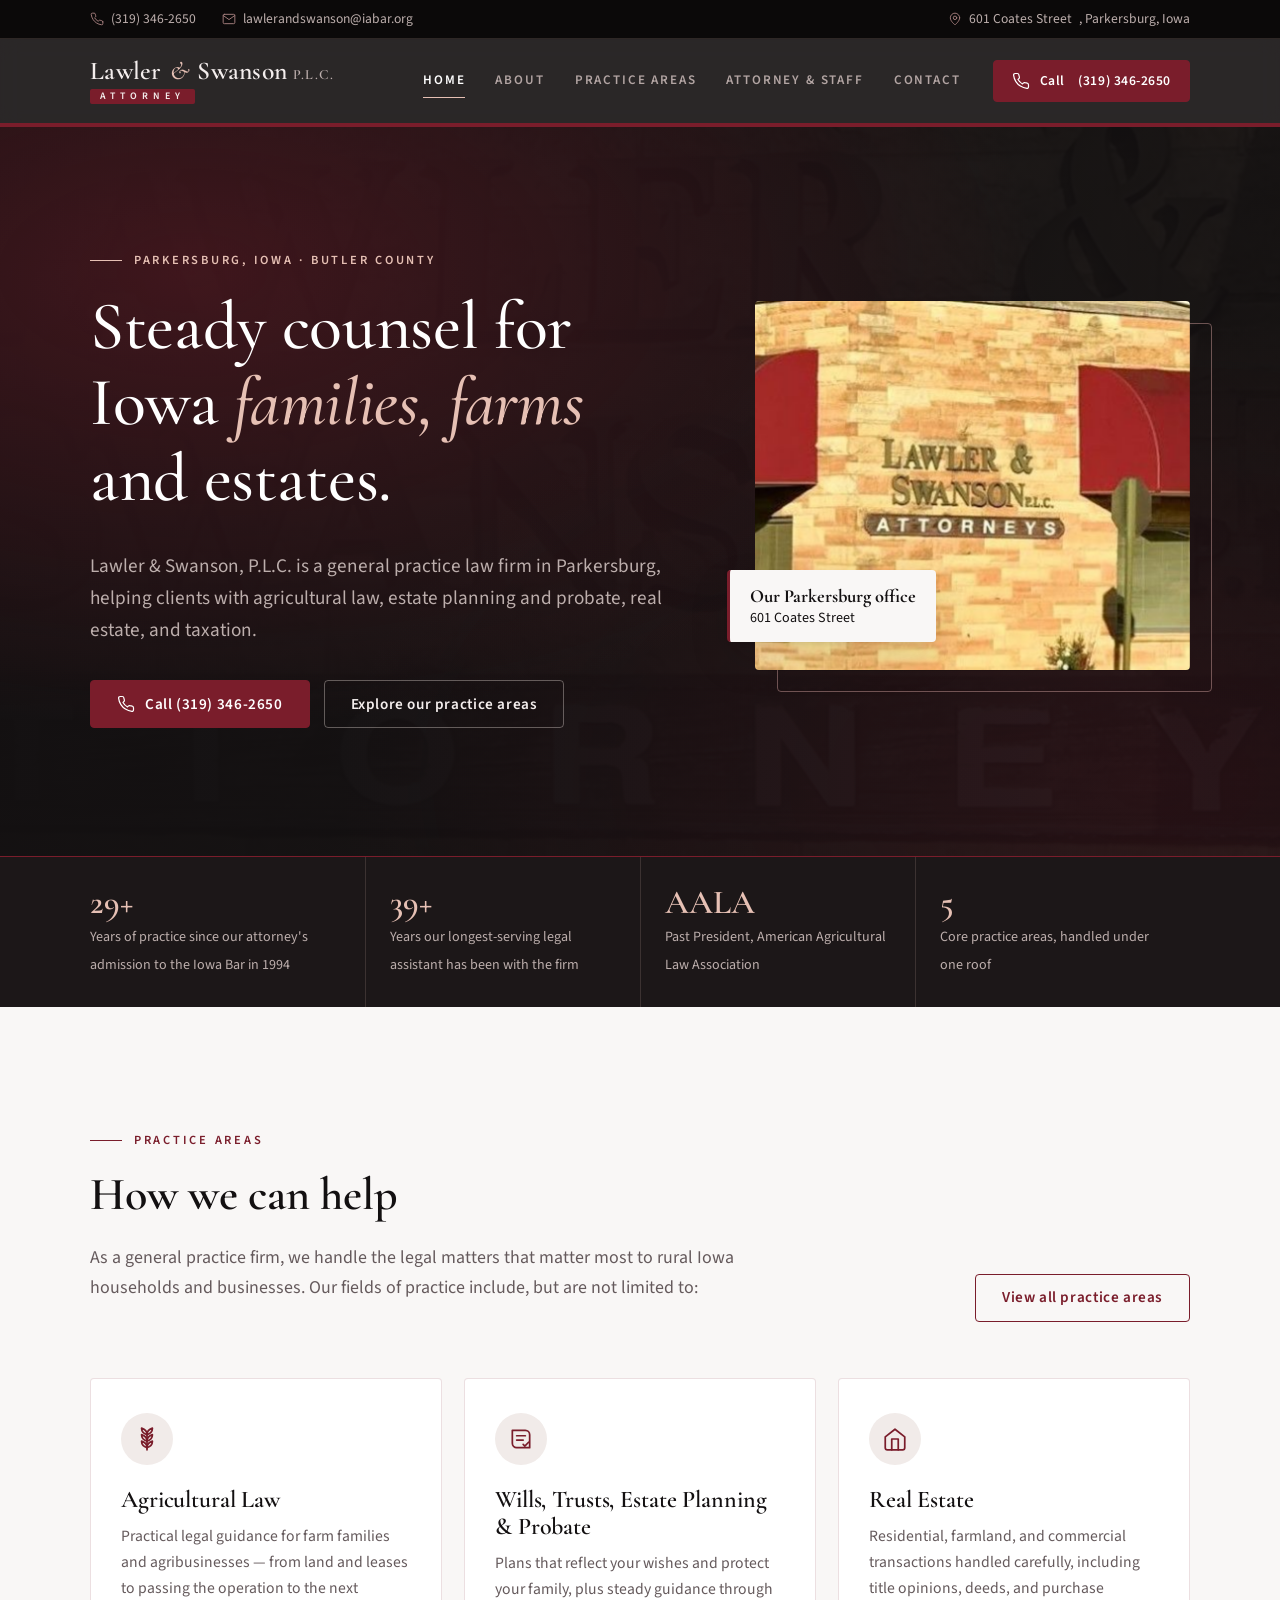
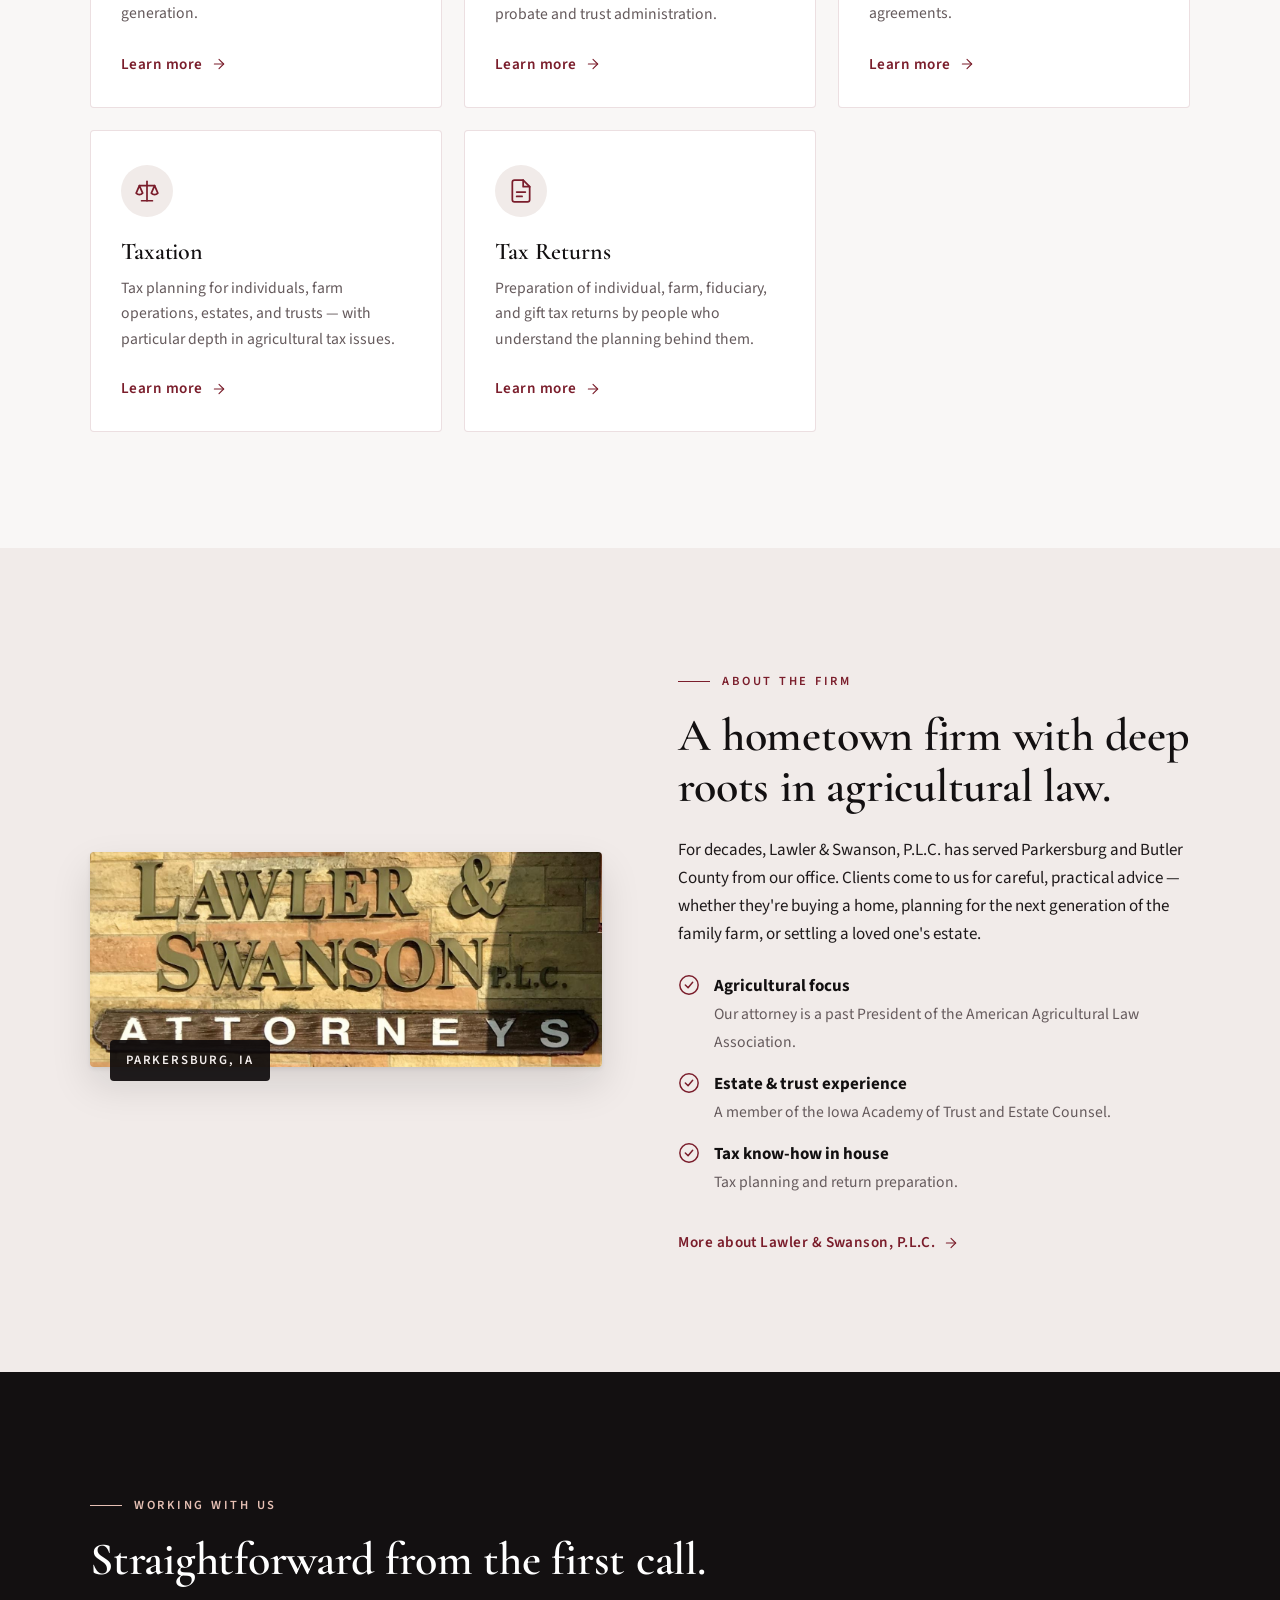
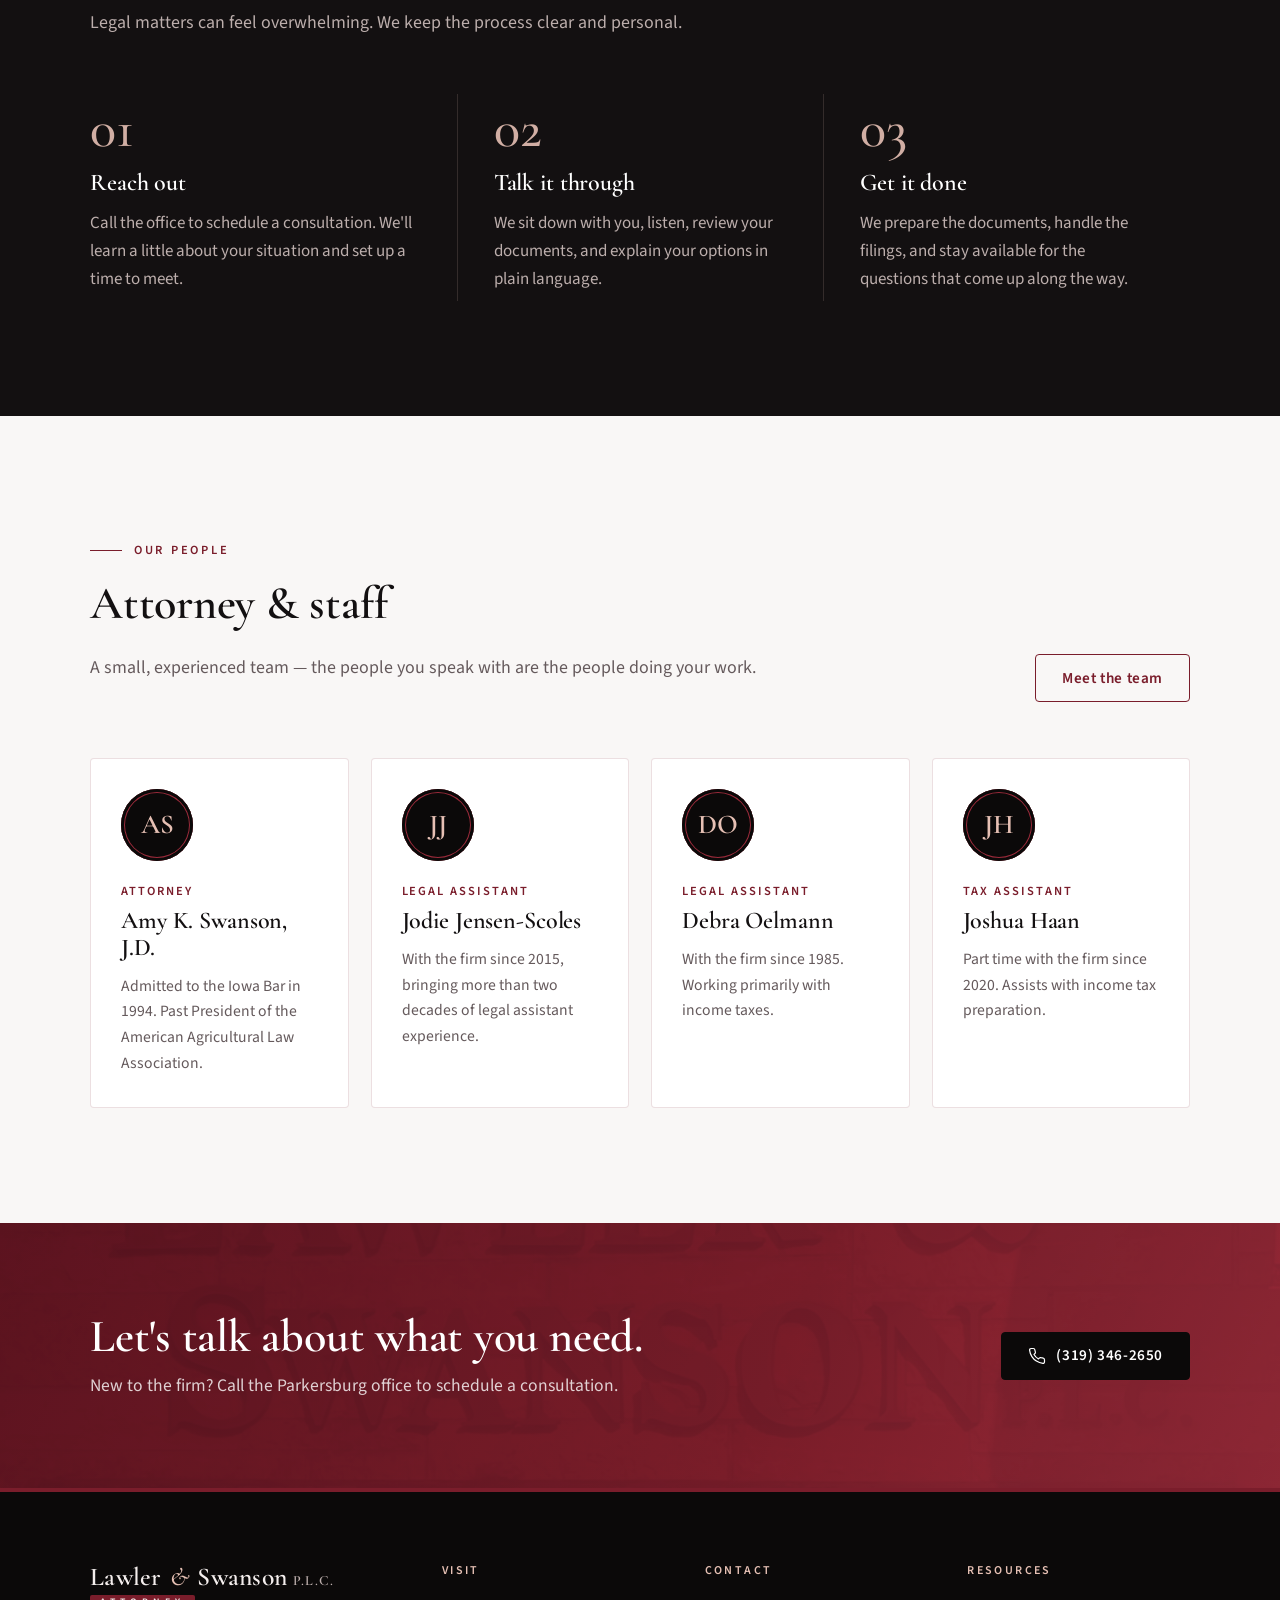
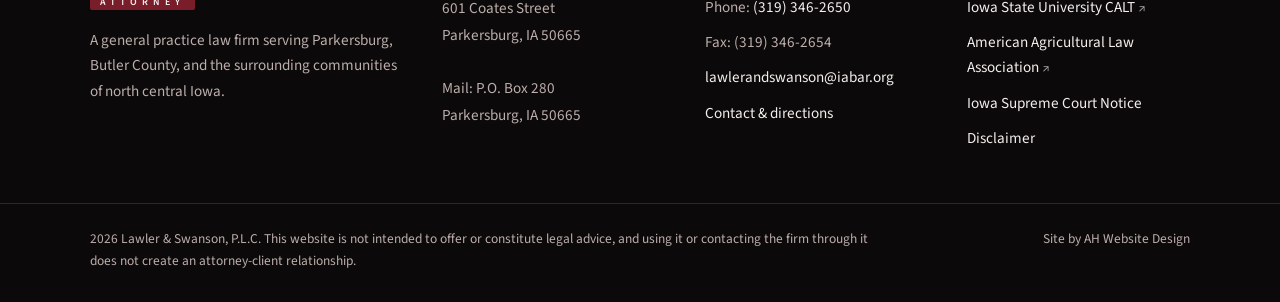
==== index.html @ 39ed7aca "Remove copyright symbol from footers; show address in top bar on phones Co-Authored-By: Claude Sonne" ====
<!DOCTYPE html>
<html lang="en">
<head>
  <meta charset="utf-8">
  <meta name="viewport" content="width=device-width, initial-scale=1">
  <title>Lawler &amp; Swanson, P.L.C. | Attorney in Parkersburg, Iowa</title>
  <meta name="description" content="Lawler & Swanson, P.L.C. is a general practice law firm in Parkersburg, Iowa, serving Butler County with agricultural law, estate planning, probate, real estate, and taxation.">
  <meta name="author" content="AH Website Design">
  <meta name="theme-color" content="#131011">
  <link rel="canonical" href="https://www.lawlerandswanson.com/">
  <meta property="og:type" content="website">
  <meta property="og:title" content="Lawler &amp; Swanson, P.L.C. | Attorney in Parkersburg, Iowa">
  <meta property="og:description" content="Lawler & Swanson, P.L.C. is a general practice law firm in Parkersburg, Iowa, serving Butler County with agricultural law, estate planning, probate, real estate, and taxation.">
  <meta property="og:url" content="https://www.lawlerandswanson.com/">
  <meta property="og:site_name" content="Lawler &amp; Swanson, P.L.C.">
  <meta property="og:image" content="https://www.lawlerandswanson.com/images/office-sign.jpg">
  <meta property="og:locale" content="en_US">
  <meta name="google-site-verification" content="Yd37qzQ-VaOnq-edriFBCt0MkueYoJbyfkU5aFWOdSs">
  <link rel="icon" href="images/favicon.svg" type="image/svg+xml">
  <link rel="preconnect" href="https://fonts.googleapis.com">
  <link rel="preconnect" href="https://fonts.gstatic.com" crossorigin>
  <link href="https://fonts.googleapis.com/css2?family=Cormorant+Garamond:ital,wght@0,500;0,600;0,700;1,500&amp;family=Source+Sans+3:wght@400;600;700&amp;display=swap" rel="stylesheet">
  <link rel="stylesheet" href="css/style.css">
  <!-- Analytics: the old Universal Analytics tag (UA-138181092-1) stopped collecting data in 2023.
       To track visits, create a GA4 property and paste its gtag snippet here. -->
  <script type="application/ld+json">
  {
    "@context": "https://schema.org",
    "@type": "LegalService",
    "name": "Lawler & Swanson, P.L.C.",
    "url": "https://www.lawlerandswanson.com/",
    "image": "https://www.lawlerandswanson.com/images/office-sign.jpg",
    "telephone": "+1-319-346-2650",
    "faxNumber": "+1-319-346-2654",
    "email": "lawlerandswanson@iabar.org",
    "address": {
      "@type": "PostalAddress",
      "streetAddress": "601 Coates Street",
      "addressLocality": "Parkersburg",
      "addressRegion": "IA",
      "postalCode": "50665",
      "addressCountry": "US"
    },
    "areaServed": "Butler County, Iowa",
    "knowsAbout": ["Agricultural Law", "Real Estate", "Taxation", "Tax Returns", "Wills", "Trusts", "Estate Planning", "Probate"]
  }
  </script>
</head>
<body>
  <a class="skip-link" href="#main">Skip to content</a>

  <div class="utility">
    <div class="wrap">
      <div class="utility-group">
        <a href="tel:+13193462650"><svg viewBox="0 0 24 24" fill="none" stroke="currentColor" stroke-width="1.6" stroke-linecap="round" stroke-linejoin="round" aria-hidden="true"><path d="M22 16.9v3a2 2 0 0 1-2.2 2 19.8 19.8 0 0 1-8.6-3.1 19.5 19.5 0 0 1-6-6A19.8 19.8 0 0 1 2.1 4.2 2 2 0 0 1 4.1 2h3a2 2 0 0 1 2 1.7c.1 1 .4 1.9.7 2.8a2 2 0 0 1-.5 2.1L8 9.9a16 16 0 0 0 6 6l1.3-1.3a2 2 0 0 1 2.1-.4c.9.3 1.8.6 2.8.7a2 2 0 0 1 1.7 2z"/></svg>(319) 346-2650</a>
        <a class="hide-sm" href="mailto:lawlerandswanson@iabar.org"><svg viewBox="0 0 24 24" fill="none" stroke="currentColor" stroke-width="1.6" stroke-linecap="round" stroke-linejoin="round" aria-hidden="true"><rect x="2" y="4" width="20" height="16" rx="2"/><path d="m22 6-10 7L2 6"/></svg>lawlerandswanson@iabar.org</a>
      </div>
      <div class="utility-group right">
        <a href="https://www.google.com/maps/search/?api=1&amp;query=Lawler+%26+Swanson+PLC,+601+Coates+St,+Parkersburg,+IA+50665" target="_blank" rel="noopener"><svg viewBox="0 0 24 24" fill="none" stroke="currentColor" stroke-width="1.6" stroke-linecap="round" stroke-linejoin="round" aria-hidden="true"><path d="M20 10c0 6-8 12-8 12s-8-6-8-12a8 8 0 0 1 16 0z"/><circle cx="12" cy="10" r="3"/></svg>601 Coates Street<span class="addr-more">, Parkersburg, Iowa</span></a>
      </div>
    </div>
  </div>

  <header class="site-header">
    <div class="wrap">
      <a class="brand" href="index.html" aria-label="Lawler &amp; Swanson, P.L.C. — home">
        <span class="brand-name">Lawler <span class="amp">&amp;</span> Swanson<small>P.L.C.</small></span>
        <span class="brand-tag">ATTORNEY</span>
      </a>
      <button class="nav-toggle" type="button" aria-label="Menu" aria-expanded="false" aria-controls="site-nav"><span></span></button>
      <nav class="nav" id="site-nav" aria-label="Main">
        <ul>
          <li><a class="nav-link" href="index.html" aria-current="page">Home</a></li>
          <li><a class="nav-link" href="about.html">About</a></li>
          <li><a class="nav-link" href="practice-areas.html">Practice Areas</a></li>
          <li><a class="nav-link" href="staff.html">Attorney &amp; Staff</a></li>
          <li><a class="nav-link" href="contact.html">Contact</a></li>
        </ul>
        <a class="btn" href="tel:+13193462650"><svg viewBox="0 0 24 24" fill="none" stroke="currentColor" stroke-width="1.6" stroke-linecap="round" stroke-linejoin="round" aria-hidden="true"><path d="M22 16.9v3a2 2 0 0 1-2.2 2 19.8 19.8 0 0 1-8.6-3.1 19.5 19.5 0 0 1-6-6A19.8 19.8 0 0 1 2.1 4.2 2 2 0 0 1 4.1 2h3a2 2 0 0 1 2 1.7c.1 1 .4 1.9.7 2.8a2 2 0 0 1-.5 2.1L8 9.9a16 16 0 0 0 6 6l1.3-1.3a2 2 0 0 1 2.1-.4c.9.3 1.8.6 2.8.7a2 2 0 0 1 1.7 2z"/></svg><span class="call-txt">Call</span><span class="num-txt">&nbsp;(319) 346-2650</span></a>
      </nav>
    </div>
  </header>

  <main id="main">

    <section class="hero">
      <div class="wrap">
        <div>
          <span class="eyebrow light rise rise-1">Parkersburg, Iowa &middot; Butler County</span>
          <h1 class="rise rise-2">Steady counsel for Iowa <em>families, farms</em> and estates.</h1>
          <p class="lead rise rise-3">Lawler &amp; Swanson, P.L.C. is a general practice law firm in Parkersburg, helping clients with agricultural law, estate planning and probate, real estate, and taxation.</p>
          <div class="hero-actions rise rise-4">
            <a class="btn" href="tel:+13193462650"><svg viewBox="0 0 24 24" fill="none" stroke="currentColor" stroke-width="1.6" stroke-linecap="round" stroke-linejoin="round" aria-hidden="true"><path d="M22 16.9v3a2 2 0 0 1-2.2 2 19.8 19.8 0 0 1-8.6-3.1 19.5 19.5 0 0 1-6-6A19.8 19.8 0 0 1 2.1 4.2 2 2 0 0 1 4.1 2h3a2 2 0 0 1 2 1.7c.1 1 .4 1.9.7 2.8a2 2 0 0 1-.5 2.1L8 9.9a16 16 0 0 0 6 6l1.3-1.3a2 2 0 0 1 2.1-.4c.9.3 1.8.6 2.8.7a2 2 0 0 1 1.7 2z"/></svg>Call (319) 346-2650</a>
            <a class="btn btn-ghost" href="practice-areas.html">Explore our practice areas</a>
          </div>
        </div>
        <figure class="hero-figure">
          <div class="frame"><img src="images/office-front.jpg" alt="The Lawler &amp; Swanson, P.L.C. office in Parkersburg, with its sandstone front and red awnings" width="510" height="373"></div>
          <figcaption><strong>Our Parkersburg office</strong>601 Coates Street</figcaption>
        </figure>
      </div>
    </section>

    <section class="credentials" aria-label="About the firm at a glance">
      <div class="wrap">
        <ul data-stagger="0.1">
          <li><span class="num" data-count="30" data-suffix="+">30+</span><span class="label">Years of practice since our attorney's admission to the Iowa Bar in 1994</span></li>
          <li><span class="num" data-count="40" data-suffix="+">40+</span><span class="label">Years our longest-serving legal assistant has been with the firm</span></li>
          <li><span class="num">AALA</span><span class="label">Past President, American Agricultural Law Association</span></li>
          <li><span class="num" data-count="5">5</span><span class="label">Core practice areas, handled under one roof</span></li>
        </ul>
      </div>
    </section>

    <section class="section">
      <div class="wrap">
        <div class="section-head split reveal">
          <div>
            <span class="eyebrow">Practice Areas</span>
            <h2>How we can help</h2>
            <p>As a general practice firm, we handle the legal matters that matter most to rural Iowa households and businesses. Our fields of practice include, but are not limited to:</p>
          </div>
          <a class="btn btn-outline" href="practice-areas.html">View all practice areas</a>
        </div>
        <div class="practice-grid" data-stagger="0.08">
          <a class="practice-card" href="practice-areas.html#agricultural-law">
            <span class="icon"><svg viewBox="0 0 24 24" fill="none" stroke="currentColor" stroke-width="1.6" stroke-linecap="round" stroke-linejoin="round" aria-hidden="true"><path d="M12 22V8"/><path d="M12 8c0-3 2-5 5-6 0 3-2 5-5 6z"/><path d="M12 8c0-3-2-5-5-6 0 3 2 5 5 6z"/><path d="M12 14c0-3 2-5 5-6 0 3-2 5-5 6z"/><path d="M12 14c0-3-2-5-5-6 0 3 2 5 5 6z"/><path d="M12 20c0-3 2-5 5-6 0 3-2 5-5 6z"/><path d="M12 20c0-3-2-5-5-6 0 3 2 5 5 6z"/></svg></span>
            <h3>Agricultural Law</h3>
            <p>Practical legal guidance for farm families and agribusinesses — from land and leases to passing the operation to the next generation.</p>
            <span class="text-link">Learn more <svg viewBox="0 0 24 24" fill="none" stroke="currentColor" stroke-width="1.6" stroke-linecap="round" stroke-linejoin="round" aria-hidden="true"><path d="M5 12h14"/><path d="m12 5 7 7-7 7"/></svg></span>
          </a>
          <a class="practice-card" href="practice-areas.html#estate-planning">
            <span class="icon"><svg viewBox="0 0 24 24" fill="none" stroke="currentColor" stroke-width="1.6" stroke-linecap="round" stroke-linejoin="round" aria-hidden="true"><path d="M4 4h12a4 4 0 0 1 4 4v12H8a4 4 0 0 1-4-4z"/><path d="M8 9h8"/><path d="M8 13h6"/><path d="m14 17 1.5 1.5L19 15"/></svg></span>
            <h3>Wills, Trusts, Estate Planning &amp; Probate</h3>
            <p>Plans that reflect your wishes and protect your family, plus steady guidance through probate and trust administration.</p>
            <span class="text-link">Learn more <svg viewBox="0 0 24 24" fill="none" stroke="currentColor" stroke-width="1.6" stroke-linecap="round" stroke-linejoin="round" aria-hidden="true"><path d="M5 12h14"/><path d="m12 5 7 7-7 7"/></svg></span>
          </a>
          <a class="practice-card" href="practice-areas.html#real-estate">
            <span class="icon"><svg viewBox="0 0 24 24" fill="none" stroke="currentColor" stroke-width="1.6" stroke-linecap="round" stroke-linejoin="round" aria-hidden="true"><path d="m3 10 9-7 9 7v10a2 2 0 0 1-2 2H5a2 2 0 0 1-2-2z"/><path d="M9 22V12h6v10"/></svg></span>
            <h3>Real Estate</h3>
            <p>Residential, farmland, and commercial transactions handled carefully, including title opinions, deeds, and purchase agreements.</p>
            <span class="text-link">Learn more <svg viewBox="0 0 24 24" fill="none" stroke="currentColor" stroke-width="1.6" stroke-linecap="round" stroke-linejoin="round" aria-hidden="true"><path d="M5 12h14"/><path d="m12 5 7 7-7 7"/></svg></span>
          </a>
          <a class="practice-card" href="practice-areas.html#taxation">
            <span class="icon"><svg viewBox="0 0 24 24" fill="none" stroke="currentColor" stroke-width="1.6" stroke-linecap="round" stroke-linejoin="round" aria-hidden="true"><path d="M12 3v18"/><path d="M7 21h10"/><path d="M5 7h14"/><path d="m5 7-3 7a4 4 0 0 0 6 0z"/><path d="m19 7-3 7a4 4 0 0 0 6 0z"/></svg></span>
            <h3>Taxation</h3>
            <p>Tax planning for individuals, farm operations, estates, and trusts — with particular depth in agricultural tax issues.</p>
            <span class="text-link">Learn more <svg viewBox="0 0 24 24" fill="none" stroke="currentColor" stroke-width="1.6" stroke-linecap="round" stroke-linejoin="round" aria-hidden="true"><path d="M5 12h14"/><path d="m12 5 7 7-7 7"/></svg></span>
          </a>
          <a class="practice-card" href="practice-areas.html#tax-returns">
            <span class="icon"><svg viewBox="0 0 24 24" fill="none" stroke="currentColor" stroke-width="1.6" stroke-linecap="round" stroke-linejoin="round" aria-hidden="true"><path d="M14 2H6a2 2 0 0 0-2 2v16a2 2 0 0 0 2 2h12a2 2 0 0 0 2-2V8z"/><path d="M14 2v6h6"/><path d="M8 13h8"/><path d="M8 17h5"/></svg></span>
            <h3>Tax Returns</h3>
            <p>Preparation of individual, farm, fiduciary, and gift tax returns by people who understand the planning behind them.</p>
            <span class="text-link">Learn more <svg viewBox="0 0 24 24" fill="none" stroke="currentColor" stroke-width="1.6" stroke-linecap="round" stroke-linejoin="round" aria-hidden="true"><path d="M5 12h14"/><path d="m12 5 7 7-7 7"/></svg></span>
          </a>
        </div>
      </div>
    </section>

    <section class="section section-alt">
      <div class="wrap split-block">
        <div class="photo-stack reveal">
          <img src="images/office-sign.jpg" alt="The Lawler &amp; Swanson P.L.C. Attorneys sign on the sandstone face of the office" width="1364" height="573">
          <span class="accent" aria-hidden="true"></span>
          <span class="badge">Parkersburg, IA</span>
        </div>
        <div class="reveal" style="--d:.12s">
          <span class="eyebrow">About the Firm</span>
          <h2>A hometown firm with deep roots in agricultural law.</h2>
          <p>For decades, Lawler &amp; Swanson, P.L.C. has served Parkersburg and Butler County from our office. Clients come to us for careful, practical advice &mdash; whether they're buying a home, planning for the next generation of the family farm, or settling a loved one's estate.</p>
          <ul class="checklist">
            <li><svg viewBox="0 0 24 24" fill="none" stroke="currentColor" stroke-width="1.6" stroke-linecap="round" stroke-linejoin="round" aria-hidden="true"><circle cx="12" cy="12" r="10"/><path d="m8 12 3 3 5-6"/></svg><div><strong>Agricultural focus</strong><span>Our attorney is a past President of the American Agricultural Law Association.</span></div></li>
            <li><svg viewBox="0 0 24 24" fill="none" stroke="currentColor" stroke-width="1.6" stroke-linecap="round" stroke-linejoin="round" aria-hidden="true"><circle cx="12" cy="12" r="10"/><path d="m8 12 3 3 5-6"/></svg><div><strong>Estate &amp; trust experience</strong><span>A member of the Iowa Academy of Trust and Estate Counsel.</span></div></li>
            <li><svg viewBox="0 0 24 24" fill="none" stroke="currentColor" stroke-width="1.6" stroke-linecap="round" stroke-linejoin="round" aria-hidden="true"><circle cx="12" cy="12" r="10"/><path d="m8 12 3 3 5-6"/></svg><div><strong>Tax know-how in house</strong><span>Tax planning and return preparation.</span></div></li>
          </ul>
          <a class="text-link" href="about.html">More about Lawler &amp; Swanson, P.L.C. <svg viewBox="0 0 24 24" fill="none" stroke="currentColor" stroke-width="1.6" stroke-linecap="round" stroke-linejoin="round" aria-hidden="true"><path d="M5 12h14"/><path d="m12 5 7 7-7 7"/></svg></a>
        </div>
      </div>
    </section>

    <section class="section section-dark on-dark">
      <div class="wrap">
        <div class="section-head reveal">
          <span class="eyebrow">Working With Us</span>
          <h2>Straightforward from the first call.</h2>
          <p>Legal matters can feel overwhelming. We keep the process clear and personal.</p>
        </div>
        <div class="steps" data-stagger="0.12">
          <div class="step"><span class="n">01</span><h3>Reach out</h3><p>Call the office to schedule a consultation. We'll learn a little about your situation and set up a time to meet.</p></div>
          <div class="step"><span class="n">02</span><h3>Talk it through</h3><p>We sit down with you, listen, review your documents, and explain your options in plain language.</p></div>
          <div class="step"><span class="n">03</span><h3>Get it done</h3><p>We prepare the documents, handle the filings, and stay available for the questions that come up along the way.</p></div>
        </div>
      </div>
    </section>

    <section class="section">
      <div class="wrap">
        <div class="section-head split reveal">
          <div>
            <span class="eyebrow">Our People</span>
            <h2>Attorney &amp; staff</h2>
            <p>A small, experienced team &mdash; the people you speak with are the people doing your work.</p>
          </div>
          <a class="btn btn-outline" href="staff.html">Meet the team</a>
        </div>
        <div class="people-grid" data-stagger="0.1" style="grid-template-columns:repeat(auto-fit,minmax(240px,1fr))">
          <article class="person">
            <div class="monogram" aria-hidden="true">AS</div>
            <div class="role">Attorney</div>
            <h3>Amy K. Swanson, J.D.</h3>
            <p>Admitted to the Iowa Bar in 1994. Past President of the American Agricultural Law Association.</p>
          </article>
          <article class="person">
            <div class="monogram" aria-hidden="true">JJ</div>
            <div class="role">Legal Assistant</div>
            <h3>Jodie Jensen-Scoles</h3>
            <p>With the firm since 2015, bringing more than two decades of legal assistant experience.</p>
          </article>
          <article class="person">
            <div class="monogram" aria-hidden="true">DO</div>
            <div class="role">Legal Assistant</div>
            <h3>Debra Oelmann</h3>
            <p>With the firm since 1985. Working primarily with income taxes.</p>
          </article>
          <article class="person">
            <div class="monogram" aria-hidden="true">JH</div>
            <div class="role">Tax Assistant</div>
            <h3>Joshua Haan</h3>
            <p>Part time with the firm since 2020. Assists with income tax preparation.</p>
          </article>
        </div>
      </div>
    </section>

    <section class="cta-band">
      <div class="wrap reveal">
        <div>
          <h2>Let's talk about what you need.</h2>
          <p>New to the firm? Call the Parkersburg office to schedule a consultation.</p>
        </div>
        <div class="cta-actions">
          <a class="btn" href="tel:+13193462650"><svg viewBox="0 0 24 24" fill="none" stroke="currentColor" stroke-width="1.6" stroke-linecap="round" stroke-linejoin="round" aria-hidden="true"><path d="M22 16.9v3a2 2 0 0 1-2.2 2 19.8 19.8 0 0 1-8.6-3.1 19.5 19.5 0 0 1-6-6A19.8 19.8 0 0 1 2.1 4.2 2 2 0 0 1 4.1 2h3a2 2 0 0 1 2 1.7c.1 1 .4 1.9.7 2.8a2 2 0 0 1-.5 2.1L8 9.9a16 16 0 0 0 6 6l1.3-1.3a2 2 0 0 1 2.1-.4c.9.3 1.8.6 2.8.7a2 2 0 0 1 1.7 2z"/></svg>(319) 346-2650</a>
        </div>
      </div>
    </section>
  </main>

  <footer class="site-footer">
    <div class="wrap footer-main">
      <div>
        <a class="brand" href="index.html" aria-label="Lawler &amp; Swanson, P.L.C. — home">
          <span class="brand-name">Lawler <span class="amp">&amp;</span> Swanson<small>P.L.C.</small></span>
          <span class="brand-tag">ATTORNEY</span>
        </a>
        <p class="footer-blurb">A general practice law firm serving Parkersburg, Butler County, and the surrounding communities of north central Iowa.</p>
      </div>
      <div>
        <h4>Visit</h4>
        <address>601 Coates Street<br>Parkersburg, IA 50665<br><br>Mail: P.O. Box 280<br>Parkersburg, IA 50665</address>
      </div>
      <div>
        <h4>Contact</h4>
        <ul>
          <li>Phone: <a href="tel:+13193462650">(319) 346-2650</a></li>
          <li>Fax: (319) 346-2654</li>
          <li><a href="mailto:lawlerandswanson@iabar.org">lawlerandswanson@iabar.org</a></li>
          <li><a href="contact.html">Contact &amp; directions</a></li>
        </ul>
      </div>
      <div>
        <h4>Resources</h4>
        <ul>
          <li><a class="ext" href="https://www.calt.iastate.edu" target="_blank" rel="noopener">Iowa State University CALT</a></li>
          <li><a class="ext" href="https://www.aglaw-assn.org" target="_blank" rel="noopener">American Agricultural Law Association</a></li>
          <li><a href="about.html#iowa-notice">Iowa Supreme Court Notice</a></li>
          <li><a href="about.html#disclaimer">Disclaimer</a></li>
        </ul>
      </div>
    </div>
    <div class="footer-legal">
      <div class="wrap">
        <p><span data-year>2026</span> Lawler &amp; Swanson, P.L.C. This website is not intended to offer or constitute legal advice, and using it or contacting the firm through it does not create an attorney-client relationship.</p>
        <p>Site by AH Website Design</p>
      </div>
    </div>
  </footer>

  <button class="to-top" type="button" aria-label="Back to top"><svg viewBox="0 0 24 24" fill="none" stroke="currentColor" stroke-width="1.6" stroke-linecap="round" stroke-linejoin="round" aria-hidden="true"><path d="m18 15-6-6-6 6"/></svg></button>
  <script src="js/main.js"></script>
</body>
</html>
---- css/style.css ----
/* ==========================================================================
   Lawler & Swanson, P.L.C. — site styles
   Palette: black leads (header, hero, dark sections, footer); maroon is the
   accent (rules, buttons, links, logo tag, CTA band). Classic serif.
   ========================================================================== */

:root {
  /* Lead: black. Dark surfaces are warm near-black. */
  --ink: #131011;
  --ink-2: #1c1718;
  --ink-3: #272021;
  --black: #0b0909;
  --black-2: #1c1718;
  /* Accent: maroon */
  --maroon: #7a1d2b;
  --maroon-deep: #5c1320;
  --maroon-bright: #9a2a3a;
  --rule: linear-gradient(var(--maroon), var(--maroon));
  /* Neutrals */
  --tan: #a8807f;
  --sand: #e6c0b4;
  --sand-soft: #f3dfd8;
  --paper: #f9f7f6;
  --paper-2: #f1ebe9;
  --white: #ffffff;
  --text: #1f1a1b;
  --muted: #655a5c;
  --on-dark: #f4eeed;
  --on-dark-muted: #bcaeac;
  --line: rgba(122, 29, 43, 0.14);
  --line-dark: rgba(230, 192, 180, 0.16);

  --serif: "Cormorant Garamond", "Times New Roman", Times, serif;
  --sans: "Source Sans 3", "Segoe UI", system-ui, -apple-system, sans-serif;

  --wrap: 1180px;
  --gutter: clamp(16px, 4vw, 40px);
  --radius: 4px;
  --shadow: 0 1px 2px rgba(19, 16, 17, 0.06), 0 8px 24px rgba(19, 16, 17, 0.06);
  --shadow-lift: 0 2px 4px rgba(19, 16, 17, 0.08), 0 18px 40px rgba(19, 16, 17, 0.12);
  --ease: cubic-bezier(0.22, 0.61, 0.36, 1);
  --header-h: 84px;
}

*, *::before, *::after { box-sizing: border-box; }

html { scroll-behavior: smooth; scroll-padding-top: calc(var(--header-h) + 24px); }

body {
  margin: 0;
  overflow-x: hidden;
  font-family: var(--sans);
  font-size: 1.0625rem;
  line-height: 1.65;
  color: var(--text);
  background: var(--paper);
  -webkit-font-smoothing: antialiased;
  text-rendering: optimizeLegibility;
}

img { max-width: 100%; height: auto; display: block; }
a { color: var(--maroon); text-decoration-thickness: 1px; text-underline-offset: 3px; }
a:hover { color: var(--maroon-deep); }

h1, h2, h3, h4 {
  font-family: var(--serif);
  font-weight: 600;
  line-height: 1.12;
  color: var(--ink);
  margin: 0 0 0.5em;
  letter-spacing: -0.005em;
}
h1 { font-size: clamp(2.5rem, 5.4vw, 4.25rem); }
h2 { font-size: clamp(2rem, 3.6vw, 2.9rem); }
h3 { font-size: 1.5rem; }
p { margin: 0 0 1.1em; }

.wrap { width: 100%; max-width: var(--wrap); margin: 0 auto; padding: 0 var(--gutter); }

.skip-link {
  position: absolute; left: 12px; top: -60px; z-index: 200;
  background: var(--sand); color: var(--ink); padding: 10px 16px; font-weight: 600;
  border-radius: var(--radius); transition: top .2s;
}
.skip-link:focus { top: 12px; }

:focus-visible { outline: 2px solid var(--sand); outline-offset: 3px; }

/* ---------- Eyebrow / small caps label ---------- */
.eyebrow {
  display: inline-flex; align-items: center; gap: 12px;
  font-family: var(--sans); font-size: 0.78rem; font-weight: 600;
  letter-spacing: 0.22em; text-transform: uppercase; color: var(--maroon);
  margin-bottom: 18px;
}
.eyebrow::before { content: ""; width: 32px; height: 1px; background: currentColor; }
.on-dark .eyebrow, .eyebrow.light { color: var(--sand); }

/* ---------- Buttons ---------- */
.btn {
  --bg: var(--maroon); --fg: var(--white);
  display: inline-flex; align-items: center; justify-content: center; gap: 10px;
  min-height: 48px; padding: 12px 26px;
  font: 600 0.95rem/1 var(--sans); letter-spacing: 0.04em;
  color: var(--fg); background: var(--bg);
  border: 1px solid var(--bg); border-radius: var(--radius);
  text-decoration: none; cursor: pointer;
  position: relative; overflow: hidden; isolation: isolate;
  transition: color .3s var(--ease), border-color .3s var(--ease), transform .3s var(--ease);
}
.btn::after {
  content: ""; position: absolute; inset: 0; z-index: -1;
  background: var(--maroon-deep); transform: scaleX(0); transform-origin: right;
  transition: transform .45s var(--ease);
}
.btn:hover { color: var(--fg); }
.btn:hover::after { transform: scaleX(1); transform-origin: left; }
.btn svg { width: 18px; height: 18px; flex: none; }
.btn-ghost { --bg: transparent; --fg: var(--on-dark); border-color: rgba(242,231,227,.35); }
.btn-ghost::after { background: rgba(242,231,227,.08); }
.btn-ghost:hover { border-color: var(--sand); }
.btn-outline { --bg: transparent; --fg: var(--maroon); border-color: var(--maroon); }
.btn-outline::after { background: var(--maroon); }
.btn-outline:hover { --fg: var(--white); color: var(--white); }

.text-link {
  display: inline-flex; align-items: center; gap: 8px;
  font-weight: 600; color: var(--maroon); text-decoration: none;
  font-size: 0.95rem; letter-spacing: 0.03em;
}
.text-link svg { width: 16px; height: 16px; transition: transform .3s var(--ease); }
.text-link:hover svg { transform: translateX(4px); }

/* ==========================================================================
   Header
   ========================================================================== */
.utility {
  background: var(--black); color: var(--on-dark-muted);
  font-size: 0.85rem; border-bottom: 1px solid var(--line-dark);
}
.utility .wrap { display: flex; justify-content: space-between; align-items: center; gap: 16px; min-height: 38px; }
.utility a { color: var(--on-dark-muted); text-decoration: none; transition: color .2s; }
.utility a:hover { color: var(--sand); }
.utility-group { display: flex; gap: 26px; align-items: center; }
.utility-group span, .utility-group a { display: inline-flex; align-items: center; gap: 7px; }
.utility svg { width: 14px; height: 14px; color: var(--tan); }

.site-header {
  position: sticky; top: 0; z-index: 100;
  background: rgba(19, 16, 17, 0.97);
  border-bottom: 4px solid var(--maroon);
  border-image: var(--rule) 1;
  transition: box-shadow .3s var(--ease), background-color .3s var(--ease);
}
@supports (backdrop-filter: blur(8px)) {
  .site-header { background: rgba(19, 16, 17, 0.9); backdrop-filter: blur(10px); }
  .site-header.scrolled { background: rgba(19, 16, 17, 0.85); }
}
.site-header.scrolled { box-shadow: 0 10px 30px rgba(0,0,0,.25); }
.site-header .wrap {
  display: flex; align-items: center; justify-content: space-between; gap: 24px;
  height: var(--header-h);
}

/* Wordmark — modeled on the sandstone sign on Coates Street */
.brand { display: inline-flex; flex-direction: column; align-items: flex-start; text-decoration: none; line-height: 1; }
.brand-name {
  font-family: var(--serif); font-weight: 600; color: var(--on-dark);
  font-size: 1.6rem; letter-spacing: 0.01em; white-space: nowrap;
  transition: font-size .35s var(--ease);
}
.brand-name .amp { color: var(--sand); font-style: italic; font-weight: 500; padding: 0 2px; }
.brand-name small { font-size: 0.55em; letter-spacing: 0.08em; margin-left: 6px; color: var(--on-dark-muted); }
.brand-tag {
  margin-top: 6px; padding: 3px 10px 2px;
  font-family: var(--sans); font-size: 0.62rem; font-weight: 600; letter-spacing: 0.5em;
  color: var(--on-dark); background: var(--maroon); border-radius: 2px;
}
.site-header.scrolled .brand-name { font-size: 1.4rem; }

.nav { display: flex; align-items: center; gap: 6px; }
.nav ul { list-style: none; display: flex; gap: 2px; margin: 0; padding: 0; }
.nav a.nav-link {
  position: relative; display: block; padding: 10px 14px;
  font-size: 0.82rem; font-weight: 600; letter-spacing: 0.14em; text-transform: uppercase;
  color: #b3a5a3; text-decoration: none; transition: color .25s; white-space: nowrap;
}
.nav a.nav-link::after {
  content: ""; position: absolute; left: 14px; right: 14px; bottom: 4px; height: 1px;
  background: var(--sand); transform: scaleX(0); transform-origin: left;
  transition: transform .35s var(--ease);
}
.nav a.nav-link:hover, .nav a.nav-link[aria-current="page"] { color: var(--white); }
.nav a.nav-link:hover::after, .nav a.nav-link[aria-current="page"]::after { transform: scaleX(1); }
.nav .btn { min-height: 42px; padding: 10px 18px; margin-left: 12px; font-size: 0.85rem; white-space: nowrap; }

.nav-toggle {
  display: none; width: 46px; height: 46px; border: 1px solid var(--line-dark); border-radius: var(--radius);
  background: transparent; cursor: pointer; position: relative;
}
.nav-toggle span, .nav-toggle span::before, .nav-toggle span::after {
  position: absolute; left: 12px; width: 20px; height: 2px; background: var(--on-dark);
  transition: transform .3s var(--ease), background .2s;
}
.nav-toggle span { top: 21px; }
.nav-toggle span::before { content: ""; left: 0; top: -6px; }
.nav-toggle span::after { content: ""; left: 0; top: 6px; }
.nav-open .nav-toggle span { background: transparent; }
.nav-open .nav-toggle span::before { transform: translateY(6px) rotate(45deg); }
.nav-open .nav-toggle span::after { transform: translateY(-6px) rotate(-45deg); }

/* ==========================================================================
   Hero (home)
   ========================================================================== */
.hero {
  position: relative; overflow: hidden;
  background: var(--ink); color: var(--on-dark);
  padding: clamp(64px, 9vw, 120px) 0 clamp(72px, 10vw, 130px);
}
.hero::before {
  /* the sandstone sign, heavily darkened, as quiet texture */
  content: ""; position: absolute; inset: -4%;
  background: url("../images/office-sign.jpg") center/cover no-repeat;
  opacity: 0.12; filter: grayscale(0.3) contrast(1.1);
  animation: slowdrift 30s ease-in-out infinite alternate;
}
.hero::after {
  content: ""; position: absolute; inset: 0;
  background:
    radial-gradient(ellipse at 15% 20%, rgba(122,29,43,.42), transparent 55%),
    radial-gradient(ellipse at 90% 90%, rgba(92,19,32,.25), transparent 50%),
    linear-gradient(90deg, rgba(19,16,17,.96) 0%, rgba(19,16,17,.82) 55%, rgba(19,16,17,.6) 100%);
}
@keyframes slowdrift { from { transform: scale(1.02) translate(0,0); } to { transform: scale(1.08) translate(-1.5%, -1%); } }

.hero .wrap { position: relative; z-index: 1; display: grid; grid-template-columns: 1.15fr 0.85fr; gap: clamp(40px, 6vw, 80px); align-items: center; }
.hero h1 { color: var(--white); font-weight: 500; }
.hero h1 em { font-style: italic; color: var(--sand); font-weight: 500; }
.hero .lead { font-size: 1.2rem; color: var(--on-dark-muted); max-width: 34em; margin-bottom: 34px; }
.hero-actions { display: flex; flex-wrap: wrap; gap: 14px; }

.hero-figure { position: relative; margin: 0; }
.hero-figure .frame {
  position: relative; border-radius: var(--radius); overflow: hidden;
  box-shadow: 0 30px 60px rgba(0,0,0,.45);
  clip-path: inset(0 0 100% 0);
  animation: unveil 1.4s var(--ease) .5s forwards;
}
.hero-figure img { width: 100%; aspect-ratio: 4 / 3.4; object-fit: cover; transform: scale(1.08); animation: settle 2.4s var(--ease) .5s forwards; }
.hero-figure::before {
  content: ""; position: absolute; inset: 22px -22px -22px 22px;
  border: 1px solid var(--tan); border-radius: var(--radius); opacity: .6;
}
.hero-figure figcaption {
  position: absolute; left: -28px; bottom: 28px; z-index: 2;
  background: var(--paper); color: var(--ink); padding: 14px 20px; border-radius: var(--radius);
  box-shadow: var(--shadow-lift); font-size: 0.88rem; line-height: 1.35;
  border-left: 3px solid var(--maroon);
}
.hero-figure figcaption strong { display: block; font-family: var(--serif); font-size: 1.15rem; }
@keyframes unveil { to { clip-path: inset(0 0 0 0); } }
@keyframes settle { to { transform: scale(1); } }

/* Load-in stagger for hero text */
.rise { opacity: 0; transform: translateY(18px); animation: rise .9s var(--ease) forwards; }
.rise-1 { animation-delay: .1s; } .rise-2 { animation-delay: .22s; } .rise-3 { animation-delay: .34s; } .rise-4 { animation-delay: .46s; }
@keyframes rise { to { opacity: 1; transform: none; } }

/* ---------- Credentials strip ---------- */
.credentials { background: var(--ink-2); color: var(--on-dark); border-top: 1px solid var(--line-dark); }
.credentials ul { list-style: none; margin: 0; padding: 0; display: grid; grid-template-columns: repeat(4, 1fr); }
.credentials li { padding: 28px 24px; border-left: 1px solid var(--line-dark); }
.credentials li:first-child { border-left: 0; padding-left: 0; }
.credentials .num { display: block; font-family: var(--serif); font-size: 2.1rem; font-weight: 600; color: var(--sand); line-height: 1.1; }
.credentials .label { font-size: 0.88rem; color: var(--on-dark-muted); line-height: 1.45; }

/* ==========================================================================
   Page hero (inner pages)
   ========================================================================== */
.page-hero {
  position: relative; overflow: hidden; background: var(--ink); color: var(--on-dark);
  padding: clamp(56px, 8vw, 96px) 0 clamp(48px, 7vw, 80px);
}
.page-hero::before {
  content: ""; position: absolute; inset: 0;
  background: var(--hero-img, url("../images/office-street.jpg")) center/cover no-repeat;
  opacity: .16; filter: grayscale(.4);
  transform: scale(1.05); animation: slowdrift 30s ease-in-out infinite alternate;
}
.page-hero::after { content: ""; position: absolute; inset: 0; background: linear-gradient(90deg, rgba(19,16,17,.95), rgba(19,16,17,.7)); }
.page-hero .wrap { position: relative; z-index: 1; }
.page-hero h1 { color: var(--white); font-weight: 500; margin-bottom: .3em; }
.page-hero p { color: var(--on-dark-muted); font-size: 1.15rem; max-width: 40em; margin: 0; }
.crumbs { font-size: .82rem; letter-spacing: .08em; color: var(--on-dark-muted); margin-bottom: 18px; }
.crumbs a { color: var(--sand); text-decoration: none; }
.crumbs a:hover { text-decoration: underline; }
.crumbs span { margin: 0 8px; opacity: .5; }

/* ==========================================================================
   Sections
   ========================================================================== */
.section { padding: clamp(72px, 9vw, 120px) 0; }
.section-alt { background: var(--paper-2); }
.section-dark { background: var(--ink); color: var(--on-dark); }
.section-dark h2, .section-dark h3 { color: var(--white); }
.section-head { max-width: 46em; margin-bottom: clamp(36px, 5vw, 56px); }
.section-head p { color: var(--muted); font-size: 1.12rem; }
.section-dark .section-head p { color: var(--on-dark-muted); }
.section-head.split { max-width: none; display: flex; justify-content: space-between; align-items: flex-end; gap: 32px; flex-wrap: wrap; }
.section-head.split > div { max-width: 40em; }

/* ---------- Practice cards ---------- */
.practice-grid { display: grid; grid-template-columns: repeat(3, 1fr); gap: 22px; }
.practice-card {
  position: relative; display: flex; flex-direction: column;
  background: var(--white); border: 1px solid var(--line); border-radius: var(--radius);
  padding: 34px 30px 30px; text-decoration: none; color: var(--text);
  transition: transform .45s var(--ease), box-shadow .45s var(--ease), border-color .45s var(--ease);
}
.practice-card::after {
  content: ""; position: absolute; left: 0; right: 0; bottom: 0; height: 3px; background: var(--maroon);
  transform: scaleX(0); transform-origin: left; transition: transform .5s var(--ease);
}
.practice-card:hover { transform: translateY(-5px); box-shadow: var(--shadow-lift); border-color: transparent; color: var(--text); }
.practice-card:hover::after { transform: scaleX(1); }
.practice-card .icon {
  width: 52px; height: 52px; display: grid; place-items: center; margin-bottom: 22px;
  border-radius: 50%; background: var(--paper-2); color: var(--maroon);
  transition: background .4s var(--ease), color .4s var(--ease);
}
.practice-card:hover .icon { background: var(--maroon); color: var(--white); }
.practice-card .icon svg { width: 26px; height: 26px; }
.practice-card h3 { margin-bottom: 10px; }
.practice-card p { color: var(--muted); font-size: 0.98rem; flex: 1; }
.practice-card .text-link { margin-top: 6px; }

/* ---------- Split / about block ---------- */
.split-block { display: grid; grid-template-columns: 1fr 1fr; gap: clamp(40px, 6vw, 90px); align-items: center; }
.split-block.reverse > :first-child { order: 2; }
.photo-stack { position: relative; }
.photo-stack img { border-radius: var(--radius); box-shadow: var(--shadow-lift); width: 100%; object-fit: cover; }
.photo-stack .accent {
  position: absolute; right: -14px; bottom: -14px; width: 46%; aspect-ratio: 1;
  background: var(--maroon); border-radius: var(--radius); z-index: -1; opacity: .9;
}
.photo-stack .badge {
  position: absolute; left: 20px; bottom: -14px; top: auto; background: rgba(14,10,11,.92); color: var(--on-dark);
  padding: 10px 16px; border-radius: var(--radius); font-size: .8rem; letter-spacing: .14em; text-transform: uppercase; font-weight: 600;
}
.checklist { list-style: none; padding: 0; margin: 24px 0 32px; display: grid; gap: 14px; }
.checklist li { display: flex; gap: 14px; align-items: flex-start; }
.checklist svg { flex: none; width: 22px; height: 22px; color: var(--maroon); margin-top: 2px; }
.checklist strong { display: block; color: var(--ink); }
.checklist span { color: var(--muted); font-size: .98rem; }

/* ---------- Approach (numbered) ---------- */
.steps { display: grid; grid-template-columns: repeat(3, 1fr); gap: 0; counter-reset: step; }
.step { padding: 8px 36px 8px 0; position: relative; }
.step + .step { padding-left: 36px; border-left: 1px solid var(--line-dark); }
.step .n { font-family: var(--serif); font-size: 3.4rem; line-height: 1; color: var(--sand); opacity: .9; display: block; margin-bottom: 14px; font-weight: 500; }
.step h3 { color: var(--white); }
.step p { color: var(--on-dark-muted); margin: 0; }

/* ---------- People ---------- */
.people-grid { display: grid; grid-template-columns: repeat(3, 1fr); gap: 22px; }
.person {
  background: var(--white); border: 1px solid var(--line); border-radius: var(--radius); padding: 30px;
  transition: transform .45s var(--ease), box-shadow .45s var(--ease);
}
.person:hover { transform: translateY(-4px); box-shadow: var(--shadow-lift); }
.monogram {
  width: 72px; height: 72px; border-radius: 50%; display: grid; place-items: center; margin-bottom: 20px;
  font-family: var(--serif); font-size: 1.7rem; font-weight: 600; color: var(--sand);
  background: var(--black); box-shadow: inset 0 0 0 3px var(--black), inset 0 0 0 4px var(--maroon-bright);
}
.person .role { font-size: .78rem; font-weight: 600; letter-spacing: .16em; text-transform: uppercase; color: var(--maroon); margin-bottom: 6px; }
.person h3 { margin-bottom: 12px; }
.person p { color: var(--muted); font-size: .98rem; margin: 0; }

/* Featured attorney profile */
.profile { display: grid; grid-template-columns: 320px 1fr; gap: clamp(32px, 5vw, 70px); align-items: start; }
.profile-card {
  position: sticky; top: calc(var(--header-h) + 24px);
  background: var(--ink); color: var(--on-dark); border-radius: var(--radius); padding: 36px 32px;
  border-top: 4px solid var(--maroon);
}
.profile-card .monogram { width: 96px; height: 96px; font-size: 2.3rem; background: var(--ink-3); box-shadow: inset 0 0 0 3px var(--ink-3), inset 0 0 0 4px var(--sand); }
.profile-card h2 { color: var(--white); font-size: 2rem; margin-bottom: 4px; }
.profile-card .role { color: var(--sand); font-size: .8rem; letter-spacing: .16em; text-transform: uppercase; font-weight: 600; margin-bottom: 24px; }
.profile-card dl { margin: 0; display: grid; gap: 14px; font-size: .95rem; }
.profile-card dt { color: var(--on-dark-muted); font-size: .75rem; letter-spacing: .16em; text-transform: uppercase; }
.profile-card dd { margin: 2px 0 0; }
.profile-card .btn { width: 100%; margin-top: 28px; }
.profile-body h3 { margin-top: 1.6em; }
.profile-body h3:first-child { margin-top: 0; }
.tag-list { list-style: none; padding: 0; margin: 0; display: flex; flex-wrap: wrap; gap: 10px; }
.tag-list li { background: var(--white); border: 1px solid var(--line); padding: 8px 14px; border-radius: 999px; font-size: .92rem; }
.timeline { list-style: none; margin: 0; padding: 0 0 0 22px; border-left: 1px solid var(--line); }
.timeline li { position: relative; padding: 0 0 22px 8px; }
.timeline li::before { content: ""; position: absolute; left: -28px; top: 8px; width: 11px; height: 11px; border-radius: 50%; background: var(--paper); border: 2px solid var(--maroon); }
.timeline .yr { font-family: var(--serif); font-weight: 600; font-size: 1.2rem; color: var(--maroon); margin-right: 10px; }

.memorial {
  text-align: center; max-width: 720px; margin: 0 auto;
}
.memorial .rule { display: flex; align-items: center; gap: 18px; justify-content: center; color: var(--sand); margin-bottom: 22px; }
.memorial .rule::before, .memorial .rule::after { content: ""; height: 1px; width: 80px; background: var(--line-dark); }
.memorial h2 { font-weight: 500; }
.memorial .dates { font-family: var(--serif); font-size: 1.35rem; color: var(--sand); margin-bottom: 18px; letter-spacing: .08em; }
.memorial p { color: var(--on-dark-muted); }

/* ---------- Practice page layout with scrollspy ---------- */
.practice-layout { display: grid; grid-template-columns: 260px 1fr; gap: clamp(32px, 5vw, 72px); align-items: start; }
.toc { position: sticky; top: calc(var(--header-h) + 24px); }
.toc p { font-size: .75rem; letter-spacing: .18em; text-transform: uppercase; color: var(--muted); font-weight: 600; margin-bottom: 12px; }
.toc ul { list-style: none; margin: 0; padding: 0; border-left: 1px solid var(--line); }
.toc a {
  display: block; padding: 9px 0 9px 18px; margin-left: -1px; border-left: 2px solid transparent;
  color: var(--muted); text-decoration: none; font-size: .97rem; transition: color .25s, border-color .25s, padding .25s;
}
.toc a:hover { color: var(--ink); }
.toc a.active { color: var(--maroon); border-left-color: var(--maroon); font-weight: 600; padding-left: 22px; }
.toc .btn { margin-top: 28px; width: 100%; }
.practice-detail { padding: 0 0 56px; margin-bottom: 56px; border-bottom: 1px solid var(--line); }
.practice-detail:last-child { border-bottom: 0; margin-bottom: 0; }
.practice-detail header { display: flex; align-items: center; gap: 18px; margin-bottom: 18px; }
.practice-detail header .icon { width: 56px; height: 56px; flex: none; display: grid; place-items: center; border-radius: 50%; background: var(--black); color: var(--sand); }
.practice-detail header .icon svg { width: 28px; height: 28px; }
.practice-detail h2 { margin: 0; font-size: clamp(1.8rem, 3vw, 2.3rem); }
.practice-detail .intro { font-size: 1.12rem; color: var(--text); }
.bullets { list-style: none; padding: 0; margin: 20px 0 0; display: grid; grid-template-columns: 1fr 1fr; gap: 10px 28px; }
.bullets li { position: relative; padding-left: 22px; color: var(--muted); }
.bullets li::before { content: ""; position: absolute; left: 0; top: .7em; width: 9px; height: 1px; background: var(--maroon-bright); }
.note { margin-top: 22px; padding: 16px 20px; background: var(--white); border-left: 3px solid var(--tan); border-radius: 0 var(--radius) var(--radius) 0; font-size: .95rem; color: var(--muted); }

/* ---------- Contact ---------- */
.contact-grid { display: grid; grid-template-columns: 0.9fr 1.1fr; gap: clamp(32px, 5vw, 70px); align-items: stretch; }
.contact-cards { display: grid; gap: 14px; }
.contact-card {
  display: flex; gap: 18px; align-items: flex-start; padding: 22px 24px;
  background: var(--white); border: 1px solid var(--line); border-radius: var(--radius);
  text-decoration: none; color: var(--text); transition: border-color .3s, transform .3s var(--ease), box-shadow .3s;
}
a.contact-card:hover { border-color: var(--tan); transform: translateX(4px); box-shadow: var(--shadow); color: var(--text); }
.contact-card .icon { width: 44px; height: 44px; flex: none; display: grid; place-items: center; border-radius: 50%; background: var(--paper-2); color: var(--maroon); }
.contact-card .icon svg { width: 20px; height: 20px; }
.contact-card .k { display: block; font-size: .75rem; letter-spacing: .16em; text-transform: uppercase; color: var(--muted); font-weight: 600; }
.contact-card .v { overflow-wrap: anywhere; display: block; font-size: 1.1rem; color: var(--ink); font-weight: 600; line-height: 1.4; }
.contact-card .sub { display: block; font-size: .92rem; color: var(--muted); }

.map-wrap { position: relative; border-radius: var(--radius); overflow: hidden; border: 1px solid var(--line); background: var(--paper-2); min-height: 320px; }
.map-wrap iframe { display: block; width: 100%; height: 100%; min-height: 320px; position: absolute; inset: 0; border: 0; filter: grayscale(.35) sepia(.15); }

/* ---------- CTA band ---------- */
.cta-band { position: relative; overflow: hidden; background: linear-gradient(115deg, var(--maroon-deep) 0%, var(--maroon) 60%, var(--maroon-bright) 100%); color: var(--white); padding: clamp(56px, 7vw, 88px) 0; }
.cta-band::before {
  content: ""; position: absolute; inset: 0;
  background: url("../images/office-sign.jpg") center/cover; opacity: .12; mix-blend-mode: multiply;
}
.cta-band .wrap { position: relative; display: flex; justify-content: space-between; align-items: center; gap: 32px; flex-wrap: wrap; }
.cta-band h2 { color: var(--white); margin-bottom: 8px; }
.cta-band p { color: rgba(255,255,255,.8); margin: 0; font-size: 1.1rem; }
.cta-band .btn { --bg: var(--black); }
.cta-band .btn::after { background: var(--ink-3); }
.cta-band .btn-ghost { --bg: transparent; border-color: rgba(255,255,255,.45); --fg: var(--white); }
.cta-band .btn-ghost::after { background: rgba(255,255,255,.1); }
.cta-actions { display: flex; gap: 14px; flex-wrap: wrap; }

/* ---------- Notice / legal ---------- */
.notice { background: var(--white); border: 1px solid var(--line); border-radius: var(--radius); padding: clamp(24px, 4vw, 40px); }
.notice h3 { font-size: 1.35rem; }
.notice p { color: var(--muted); font-size: .97rem; }
.notice p:last-child { margin: 0; }

/* ---------- Community gallery ---------- */
.gallery { display: grid; grid-template-columns: repeat(6, 1fr); grid-auto-rows: 180px; gap: 14px; }
.gallery figure { margin: 0; position: relative; overflow: hidden; border-radius: var(--radius); background: var(--ink); }
.gallery img { width: 100%; height: 100%; object-fit: cover; transition: transform 1.2s var(--ease), opacity .6s; }
.gallery figure:hover img { transform: scale(1.04); }
.gallery figcaption {
  position: absolute; left: 0; right: 0; bottom: 0; padding: 30px 16px 12px; color: var(--white); font-size: .9rem;
  background: linear-gradient(transparent, rgba(19,16,17,.85));
}
.g-a { grid-column: span 4; grid-row: span 2; }
.g-b { grid-column: span 2; grid-row: span 2; }
.g-c, .g-d, .g-e { grid-column: span 2; grid-row: span 1; }

/* ==========================================================================
   Footer
   ========================================================================== */
.site-footer { background: var(--black); color: var(--on-dark-muted); font-size: .95rem; border-top: 4px solid var(--maroon); border-image: var(--rule) 1; }
.footer-main { display: grid; grid-template-columns: 1.4fr 1fr 1fr 1fr; gap: 40px; padding-top: 72px; padding-bottom: 52px; }
.site-footer h4 { font-family: var(--sans); font-size: .75rem; letter-spacing: .2em; text-transform: uppercase; color: var(--sand); margin-bottom: 18px; font-weight: 600; }
.site-footer ul { list-style: none; margin: 0; padding: 0; display: grid; gap: 10px; }
.site-footer a { color: var(--on-dark); text-decoration: none; transition: color .2s; }
.site-footer a:hover { color: var(--sand); }
.site-footer address { font-style: normal; line-height: 1.75; }
.footer-blurb { margin-top: 18px; max-width: 26em; }
.footer-legal { border-top: 1px solid var(--line-dark); padding: 24px 0 30px; font-size: .84rem; }
.footer-legal .wrap { display: flex; justify-content: space-between; gap: 24px; flex-wrap: wrap; }
.footer-legal p { margin: 0; max-width: 60em; }
.ext::after { content: " ↗"; font-size: .85em; opacity: .7; }

/* Back to top */
.to-top {
  position: fixed; right: 20px; bottom: 20px; z-index: 90; width: 46px; height: 46px;
  display: grid; place-items: center; border-radius: 50%; border: 1px solid var(--line-dark);
  background: var(--black); color: var(--sand); cursor: pointer;
  opacity: 0; transform: translateY(12px); pointer-events: none;
  transition: opacity .35s var(--ease), transform .35s var(--ease), background .25s;
}
.to-top.show { opacity: 1; transform: none; pointer-events: auto; }
.to-top:hover { background: var(--maroon); color: var(--white); }
.to-top svg { width: 18px; height: 18px; }

/* ==========================================================================
   Scroll reveal
   ========================================================================== */
.js .reveal { opacity: 0; transform: translateY(26px); transition: opacity .9s var(--ease), transform .9s var(--ease); transition-delay: var(--d, 0s); }
.js .reveal.in { opacity: 1; transform: none; }
.js .reveal-fade { opacity: 0; transition: opacity 1.2s var(--ease); transition-delay: var(--d, 0s); }
.js .reveal-fade.in { opacity: 1; }

@media (prefers-reduced-motion: reduce) {
  *, *::before, *::after { animation-duration: .01ms !important; animation-iteration-count: 1 !important; transition-duration: .01ms !important; scroll-behavior: auto !important; }
  .js .reveal, .js .reveal-fade, .rise { opacity: 1; transform: none; }
  .hero-figure .frame { clip-path: none; }
}

/* ==========================================================================
   Responsive
   ========================================================================== */
@media (max-width: 1240px) {
  .nav .btn .num-txt { display: none; }
  .nav .btn .call-txt::after { content: " us"; }
}

@media (max-width: 1080px) {
  .nav a.nav-link { padding: 10px 10px; letter-spacing: .1em; }
  .nav a.nav-link::after { left: 10px; right: 10px; }
  .footer-main { grid-template-columns: 1fr 1fr; }
}

@media (max-width: 920px) {
  :root { --header-h: 72px; }
  /* backdrop-filter would make the fixed mobile menu size itself to the header, so turn it off here */
  .site-header { background: var(--ink); -webkit-backdrop-filter: none; backdrop-filter: none; }
  .nav .btn .num-txt { display: inline; }
  .nav .btn .call-txt::after { content: ""; }
  .photo-stack { margin-right: 14px; }
  .utility .hide-sm { display: none; }
  .nav-toggle { display: block; }
  .nav {
    position: fixed; left: 0; right: 0; top: var(--nav-top, 110px); height: calc(100vh - var(--nav-top, 110px)); height: calc(100dvh - var(--nav-top, 110px));
    flex-direction: column; align-items: stretch; gap: 0;
    background: var(--ink); padding: 18px var(--gutter) 32px; overflow-y: auto;
    opacity: 0; visibility: hidden; transform: translateY(-8px);
    transition: opacity .3s var(--ease), transform .3s var(--ease), visibility .3s;
  }
  .nav-open .nav { opacity: 1; visibility: visible; transform: none; }
  .nav ul { flex-direction: column; }
  .nav a.nav-link { padding: 16px 4px; font-size: .95rem; border-bottom: 1px solid var(--line-dark); }
  .nav a.nav-link::after { display: none; }
  .nav a.nav-link[aria-current="page"] { color: var(--sand); }
  .nav .btn { margin: 24px 0 0; min-height: 52px; }
  body.nav-open { overflow: hidden; }

  .hero .wrap, .split-block, .contact-grid, .profile, .practice-layout { grid-template-columns: 1fr; }
  .split-block.reverse > :first-child { order: 0; }
  .hero-figure { max-width: 520px; margin-right: 22px; }
  .hero-figure figcaption { left: 16px; }
  .credentials ul { grid-template-columns: 1fr 1fr; }
  .credentials li { padding: 22px 18px; }
  .credentials li:nth-child(odd) { border-left: 0; padding-left: 0; }
  .credentials li:nth-child(n+3) { border-top: 1px solid var(--line-dark); }
  .practice-grid, .people-grid { grid-template-columns: 1fr 1fr; }
  .steps { grid-template-columns: 1fr; gap: 36px; }
  .step, .step + .step { padding: 0; border: 0; }
  .profile-card, .toc { position: static; }
  .toc ul { display: flex; flex-wrap: wrap; border: 0; gap: 8px; }
  .toc a { border: 1px solid var(--line); border-radius: 999px; padding: 6px 14px; margin: 0; font-size: .9rem; background: var(--white); }
  .toc a.active { padding-left: 14px; border-color: var(--maroon); }
  .toc .btn { display: none; }
  .gallery { grid-template-columns: 1fr 1fr; grid-auto-rows: 160px; }
  .g-a { grid-column: span 2; grid-row: span 2; }
  .g-b { grid-column: span 1; grid-row: span 2; }
  .g-c, .g-d, .g-e { grid-column: span 1; }
}

@media (max-width: 620px) {
  body { font-size: 1rem; }
  .utility-group.right { gap: 0; }
  .utility .wrap { justify-content: space-between; }
  .brand-name { font-size: 1.3rem; }
  .site-header.scrolled .brand-name { font-size: 1.2rem; }
  .brand-tag { font-size: .55rem; letter-spacing: .42em; }
  .practice-grid, .people-grid, .bullets, .footer-main { grid-template-columns: 1fr; }
  .credentials ul { grid-template-columns: 1fr; }
  .credentials li, .credentials li:nth-child(odd) { border-left: 0; padding: 18px 0; }
  .credentials li + li { border-top: 1px solid var(--line-dark); }
  .hero-actions .btn, .cta-actions .btn { width: 100%; }
  .map-wrap iframe { height: 320px; position: static; }
  .gallery { grid-template-columns: 1fr; grid-auto-rows: 220px; }
  .g-a, .g-b, .g-c, .g-d, .g-e { grid-column: span 1; grid-row: span 1; }
  .g-b { grid-row: span 2; }
}

@media print {
  .utility, .site-header, .to-top, .cta-band, .map-wrap, form { display: none !important; }
  body { background: #fff; }
}

/* Let grid children shrink below their content width */
.contact-grid > *, .split-block > *, .profile > *, .practice-layout > *, .hero .wrap > * { min-width: 0; }
.toc a.btn { display: flex; color: var(--white); border: 1px solid var(--maroon); padding: 12px 20px; margin: 28px 0 0; font-size: .95rem; font-weight: 600; }
.toc a.btn:hover { color: var(--white); }
.profile-body > div + div { margin-top: 40px; }
.profile-body .eyebrow { margin-bottom: 8px; }

.credentials { background: var(--ink-2); border-top: 1px solid var(--maroon); }

/* ==========================================================================
   Call-to-action blocks
   ========================================================================== */
.sr-only { position: absolute; width: 1px; height: 1px; margin: -1px; padding: 0; overflow: hidden; clip: rect(0 0 0 0); white-space: nowrap; border: 0; }

.utility-group.right { gap: 22px; }
@media (max-width: 620px) { .utility .addr-more { display: none; } }

/* Call-to-action card */
.choose { display: grid; grid-template-columns: minmax(0, 760px); justify-content: center; gap: 24px; }
.choose-card { border-radius: var(--radius); padding: clamp(28px, 4vw, 48px); display: flex; flex-direction: column; }
.choose-card h2 { font-size: clamp(1.9rem, 3vw, 2.5rem); }
.choose-card p { margin-bottom: 1.2em; }
.choose-card .small { font-size: .9rem; margin: auto 0 0; padding-top: 18px; }
.choose-new { background: var(--white); border: 1px solid var(--line); border-top: 4px solid var(--maroon); box-shadow: var(--shadow); }
.choose-new p { color: var(--muted); }
.choose-new .small { color: var(--muted); }
.big-call {
  display: flex; align-items: center; justify-content: center; gap: 16px; text-decoration: none;
  color: var(--white); background: var(--maroon); border: 1px solid var(--maroon); border-radius: var(--radius);
  font-family: var(--serif); font-weight: 700; font-size: clamp(1.9rem, 4.2vw, 2.6rem); line-height: 1.1;
  font-variant-numeric: lining-nums tabular-nums; letter-spacing: 0.02em;
  padding: 20px 28px; margin: 8px 0 6px; box-shadow: var(--shadow);
  position: relative; overflow: hidden; isolation: isolate;
  transition: color .3s var(--ease), transform .3s var(--ease), box-shadow .3s;
}
.big-call::after {
  content: ""; position: absolute; inset: 0; z-index: -1;
  background: var(--maroon-deep); transform: scaleX(0); transform-origin: right;
  transition: transform .45s var(--ease);
}
.big-call svg { width: 30px; height: 30px; color: var(--sand); flex: none; }
.big-call:hover { color: var(--white); transform: translateY(-2px); box-shadow: var(--shadow-lift); }
.big-call:hover::after { transform: scaleX(1); transform-origin: left; }
.big-call:focus-visible { outline: 3px solid var(--tan); outline-offset: 3px; }
  display: flex; align-items: center; justify-content: center; gap: 14px; text-decoration: none;
  min-height: 76px; padding: 18px 28px; border-radius: var(--radius);
  background: var(--maroon); color: var(--white); border: 1px solid var(--maroon-bright);
  font: 600 clamp(1.1rem, 2.2vw, 1.35rem)/1.2 var(--sans); letter-spacing: .02em; text-align: center;
  box-shadow: 0 10px 28px rgba(0,0,0,.35);
  transition: background .3s var(--ease), transform .3s var(--ease), box-shadow .3s var(--ease);
}

.copy-btn { display: inline; padding: 0; border: 0; background: none; font: inherit; color: var(--maroon); cursor: pointer; text-decoration: underline; text-underline-offset: 3px; }
.copy-btn svg { display: none; }
.copy-btn:hover { color: var(--maroon-deep); }
.contact-card .sub a { color: var(--maroon); }
.contact-card .sub + .sub { margin-top: 6px; font-size: .85rem; }
.contact-card .v a { color: inherit; }

@media (max-width: 920px) { .choose { grid-template-columns: 1fr; } }

/* ==========================================================================
   Touch-friendly tap targets (phones and tablets)
   ========================================================================== */
@media (max-width: 920px) {
  .utility .wrap { min-height: 46px; }
  .utility a { min-height: 40px; }
  .crumbs a { display: inline-block; padding: 10px 6px 10px 0; margin: -10px 0; }
  .text-link { min-height: 44px; }
  .site-footer ul { gap: 2px; }
  .site-footer ul a, .site-footer ul li > a { display: inline-block; padding: 10px 0; }
  .site-footer address { line-height: 1.8; }
  .footer-legal a { display: inline-block; padding: 8px 0; }
  .toc a:not(.btn) { min-height: 44px; display: inline-flex; align-items: center; }
  .toc a.btn { display: none; }
  .copy-btn, .contact-card .sub a { display: inline-block; padding: 10px 0; }
  .contact-card .sub { line-height: 1.3; }
  .big-call { min-height: 64px; }
  .btn { min-height: 52px; }
  .nav-toggle { width: 48px; height: 48px; }
}

@media (max-width: 920px) { .photo-stack .badge { display: none; } }
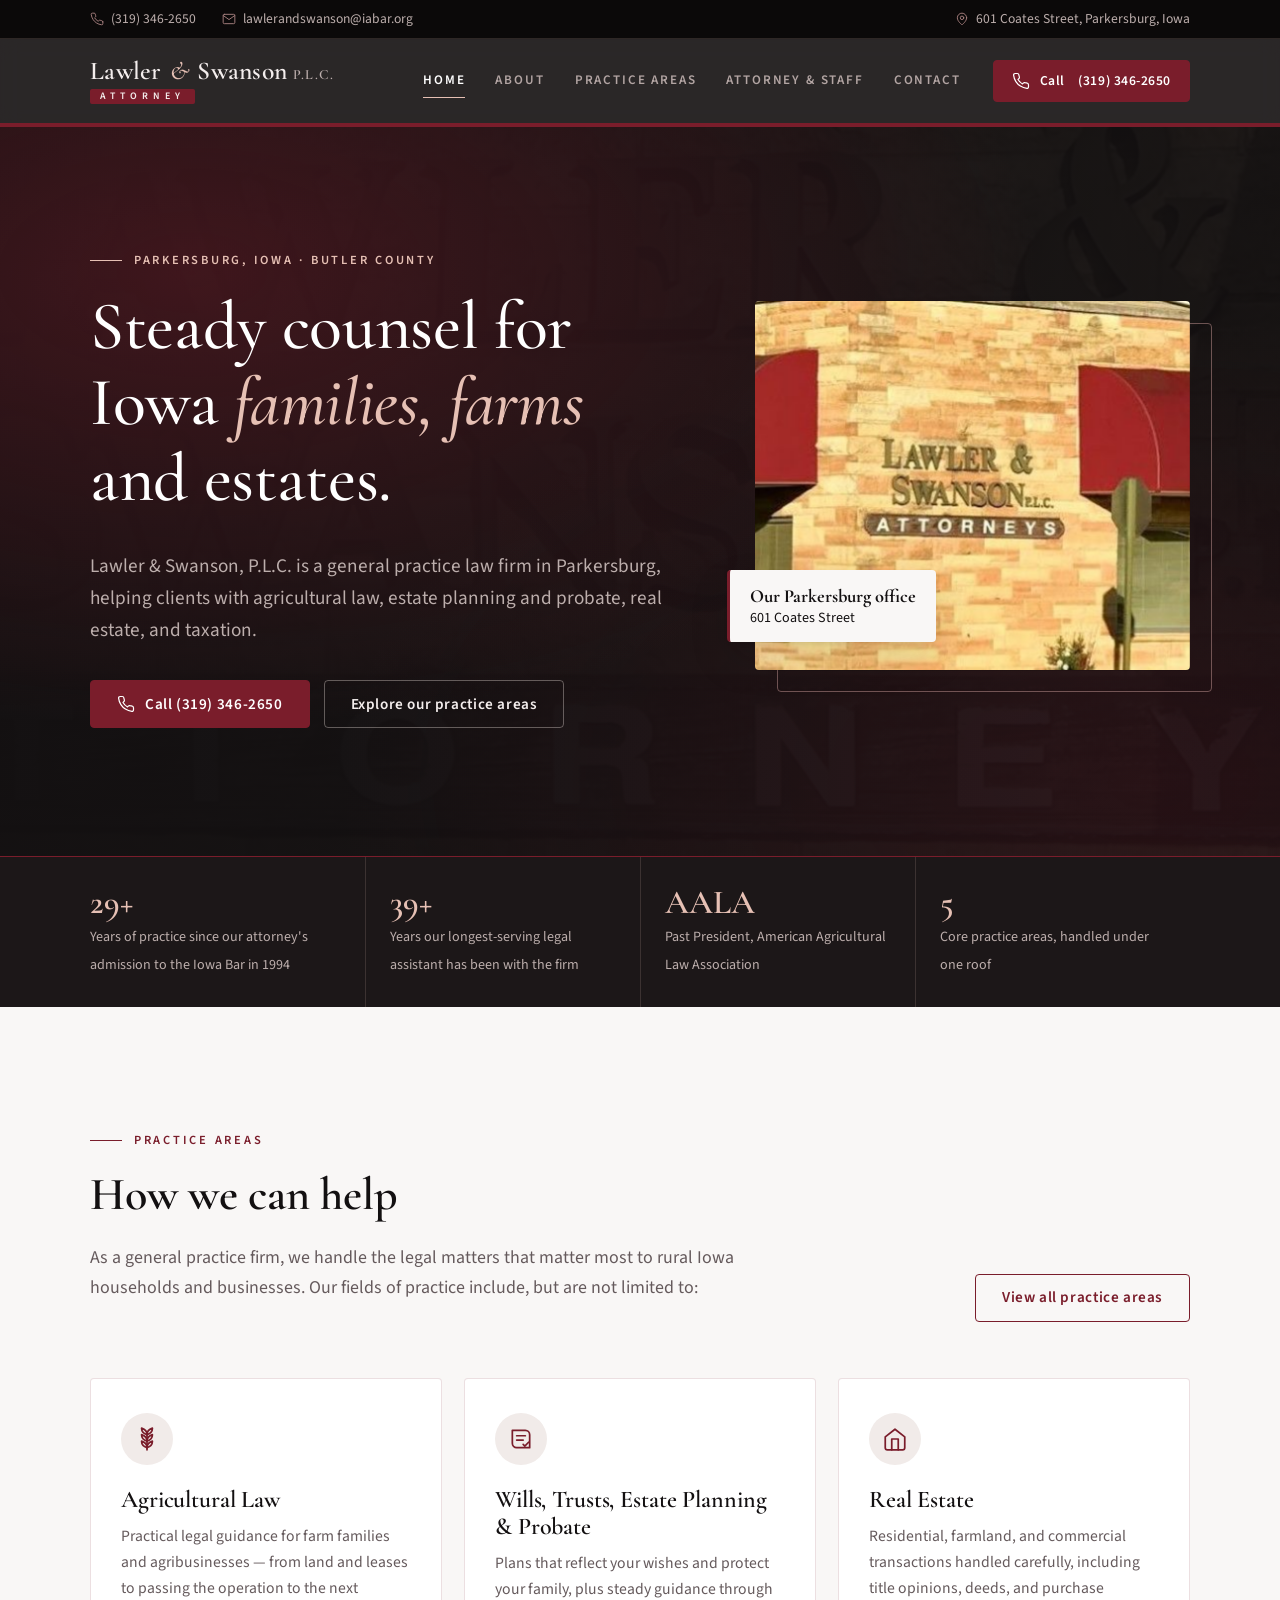
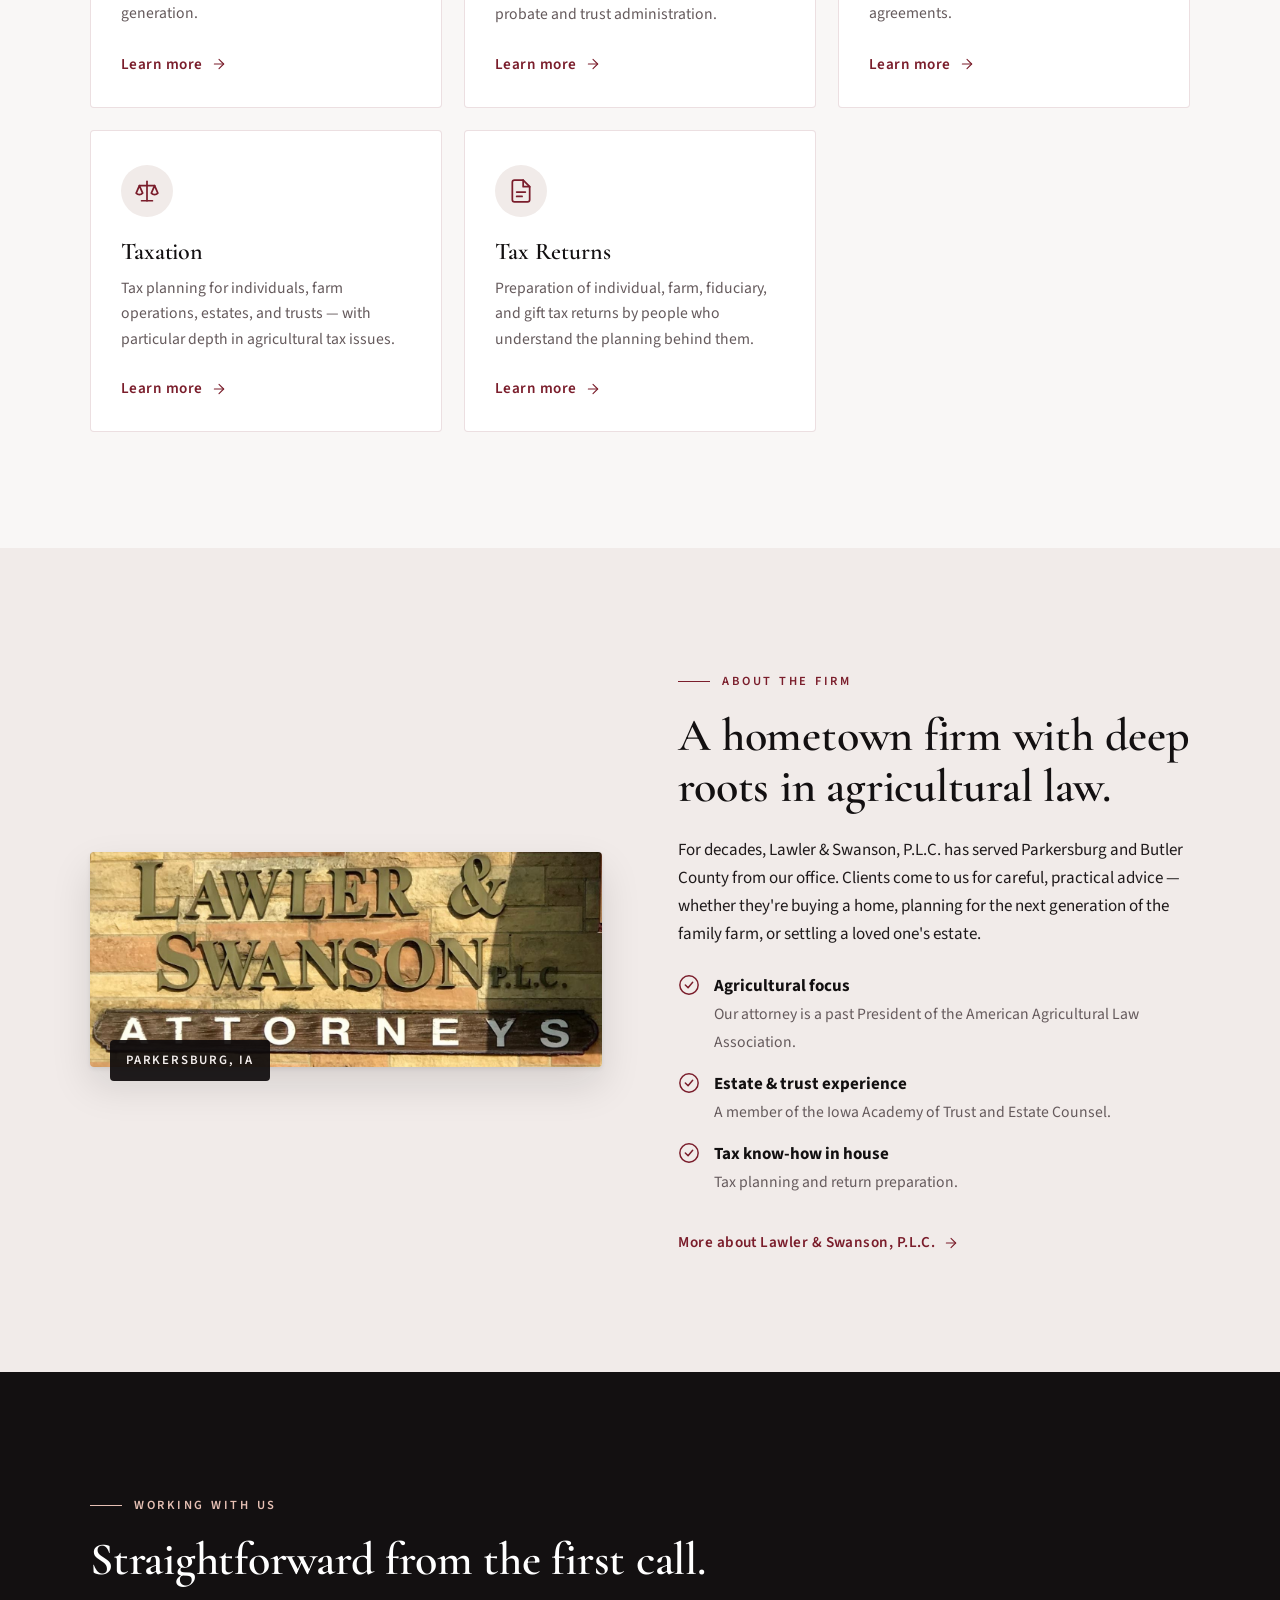
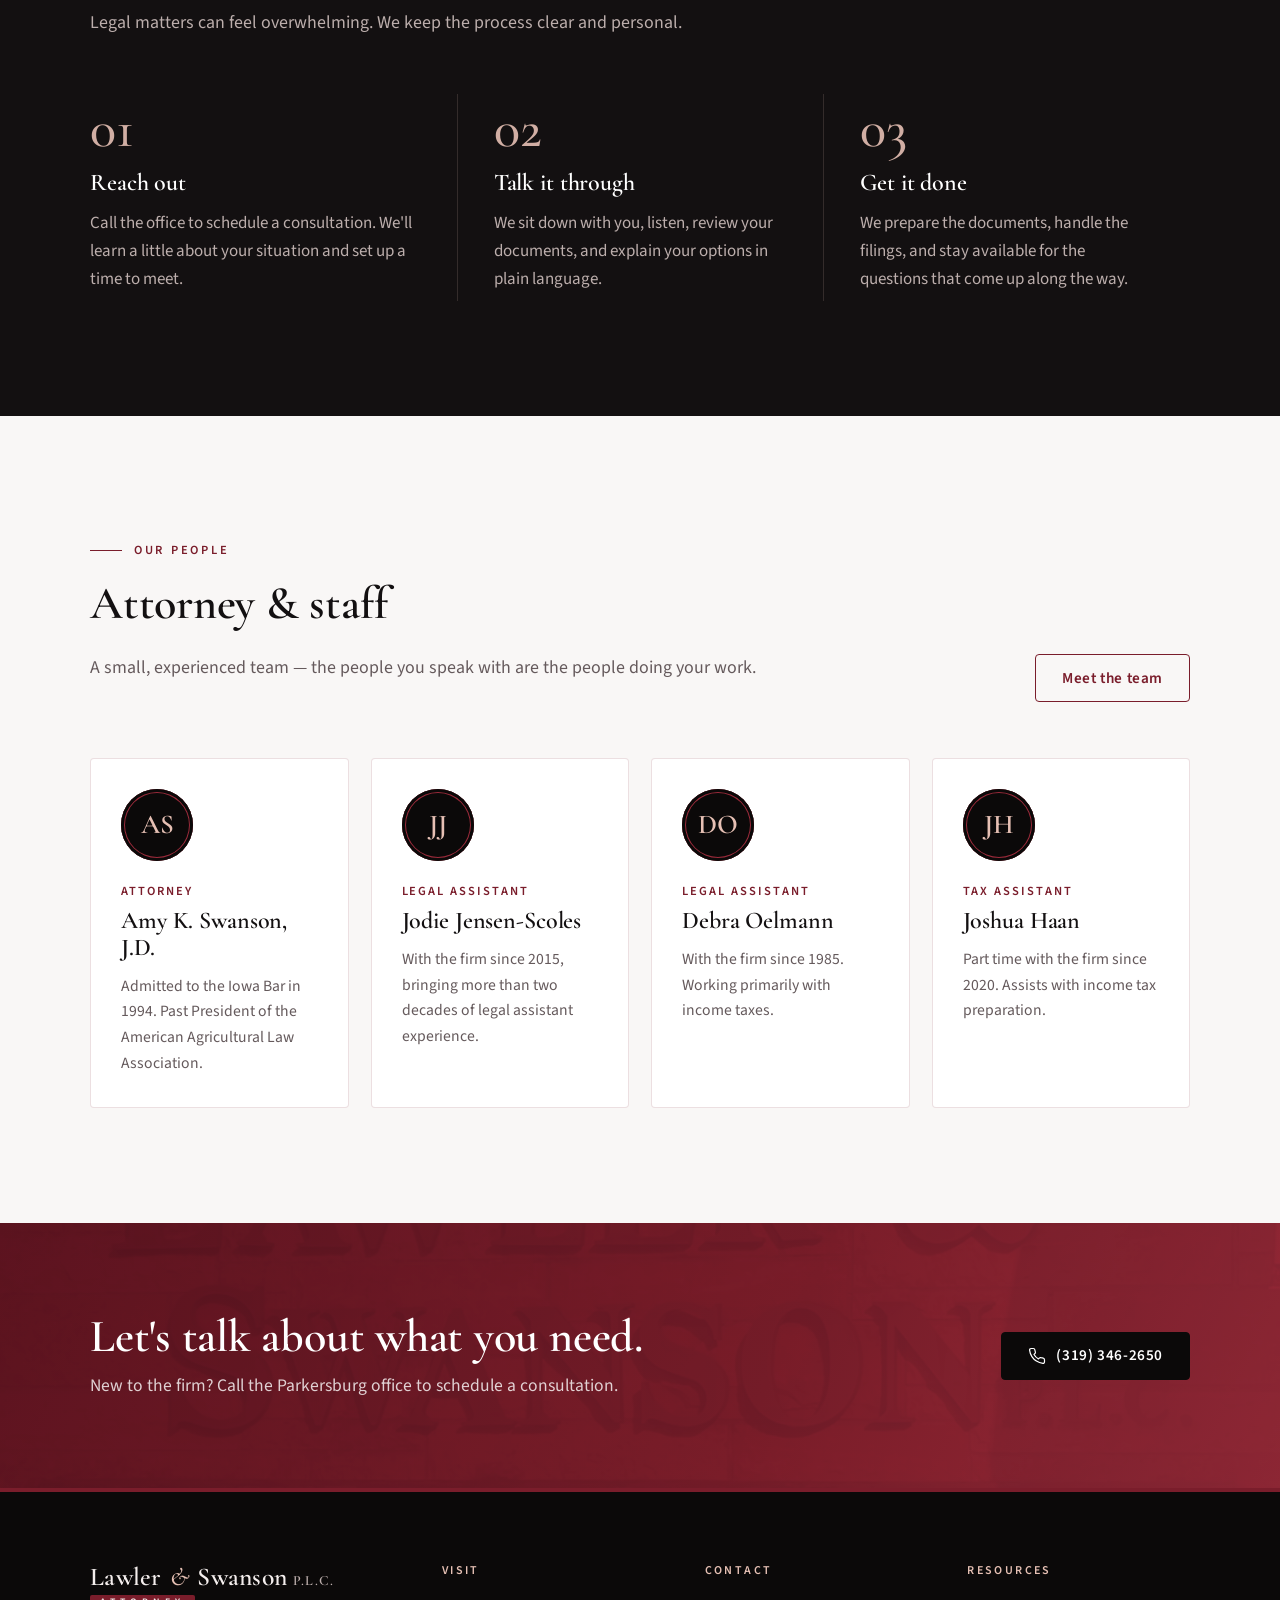
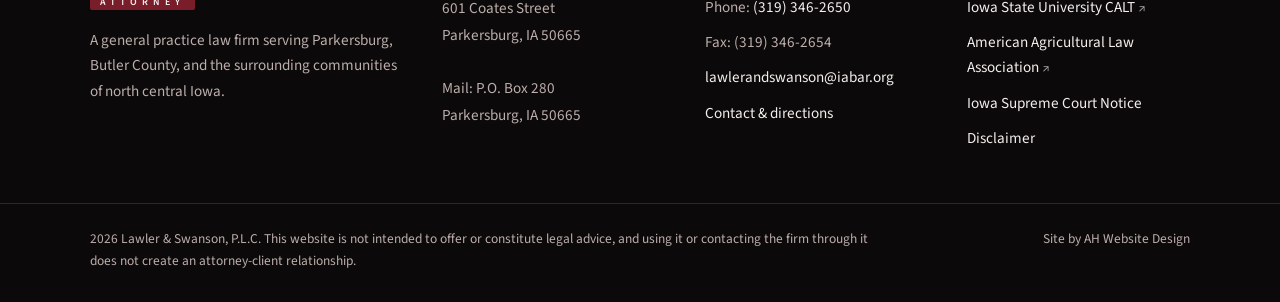
==== commit 734fee4a: "Fix space before comma in top bar address; Joshua Haan's degree is a B.S. Co-Authored-By: Claude Son" ====
--- a/index.html
+++ b/index.html
@@ -56,7 +56,7 @@
         <a class="hide-sm" href="mailto:lawlerandswanson@iabar.org"><svg viewBox="0 0 24 24" fill="none" stroke="currentColor" stroke-width="1.6" stroke-linecap="round" stroke-linejoin="round" aria-hidden="true"><rect x="2" y="4" width="20" height="16" rx="2"/><path d="m22 6-10 7L2 6"/></svg>lawlerandswanson@iabar.org</a>
       </div>
       <div class="utility-group right">
-        <a href="https://www.google.com/maps/search/?api=1&amp;query=Lawler+%26+Swanson+PLC,+601+Coates+St,+Parkersburg,+IA+50665" target="_blank" rel="noopener"><svg viewBox="0 0 24 24" fill="none" stroke="currentColor" stroke-width="1.6" stroke-linecap="round" stroke-linejoin="round" aria-hidden="true"><path d="M20 10c0 6-8 12-8 12s-8-6-8-12a8 8 0 0 1 16 0z"/><circle cx="12" cy="10" r="3"/></svg>601 Coates Street<span class="addr-more">, Parkersburg, Iowa</span></a>
+        <a href="https://www.google.com/maps/search/?api=1&amp;query=Lawler+%26+Swanson+PLC,+601+Coates+St,+Parkersburg,+IA+50665" target="_blank" rel="noopener"><svg viewBox="0 0 24 24" fill="none" stroke="currentColor" stroke-width="1.6" stroke-linecap="round" stroke-linejoin="round" aria-hidden="true"><path d="M20 10c0 6-8 12-8 12s-8-6-8-12a8 8 0 0 1 16 0z"/><circle cx="12" cy="10" r="3"/></svg><span class="addr">601 Coates Street<span class="addr-more">, Parkersburg, Iowa</span></span></a>
       </div>
     </div>
   </div>
--- a/css/style.css
+++ b/css/style.css
@@ -143,6 +143,7 @@
 .utility a:hover { color: var(--sand); }
 .utility-group { display: flex; gap: 26px; align-items: center; }
 .utility-group span, .utility-group a { display: inline-flex; align-items: center; gap: 7px; }
+.utility-group .addr { display: inline; }
 .utility svg { width: 14px; height: 14px; color: var(--tan); }
 
 .site-header {
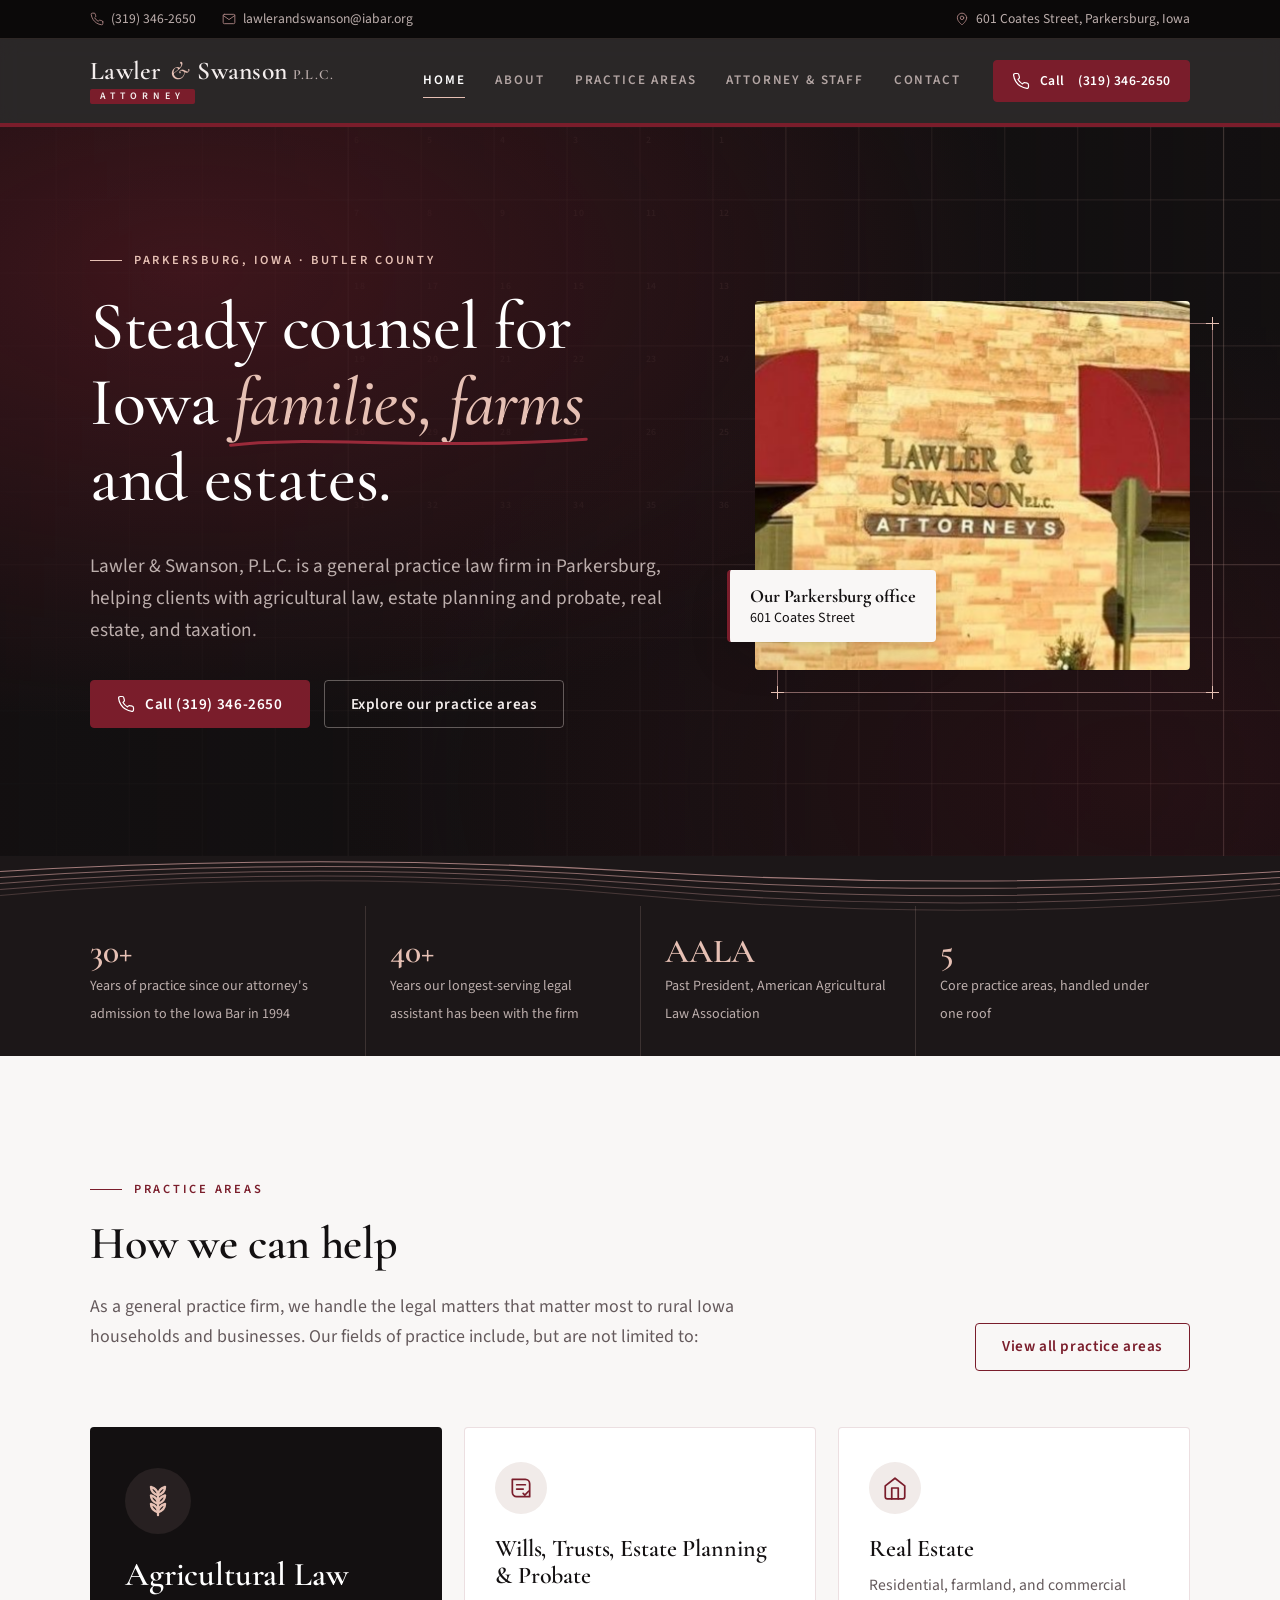
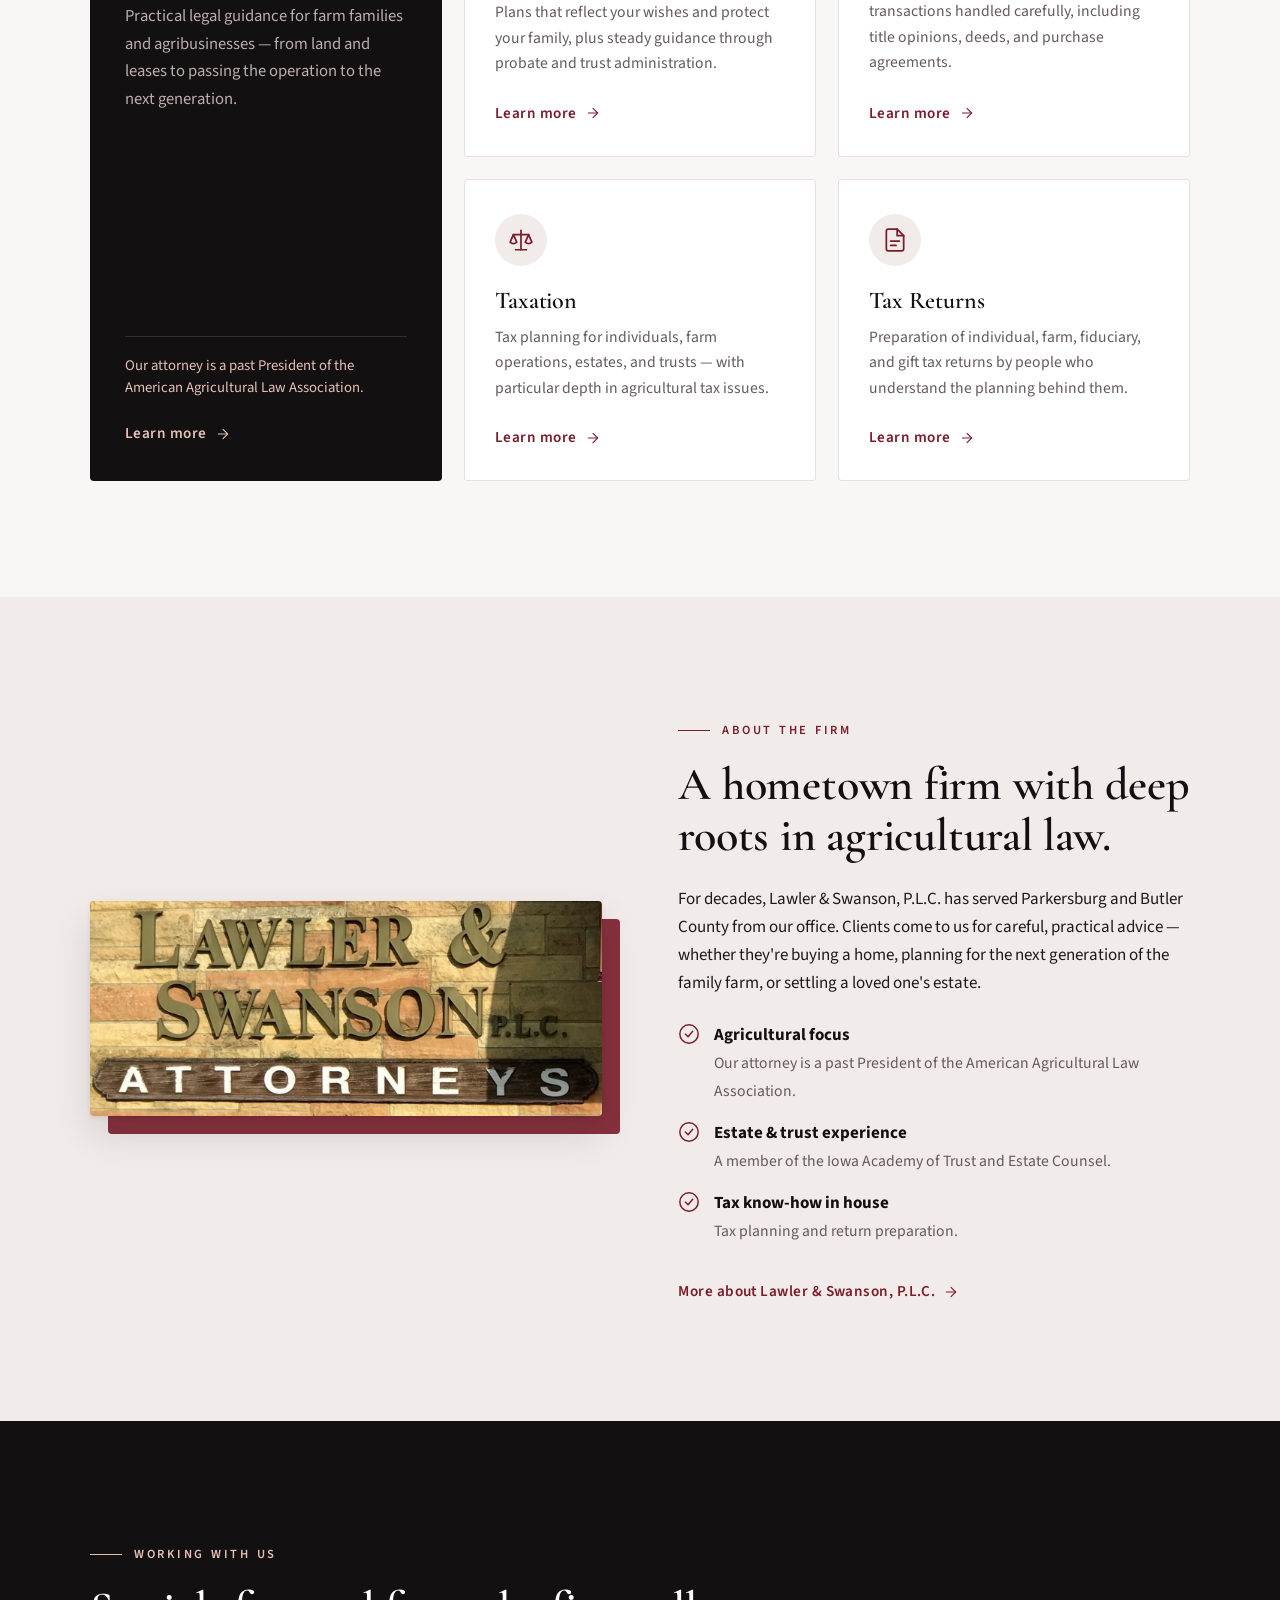
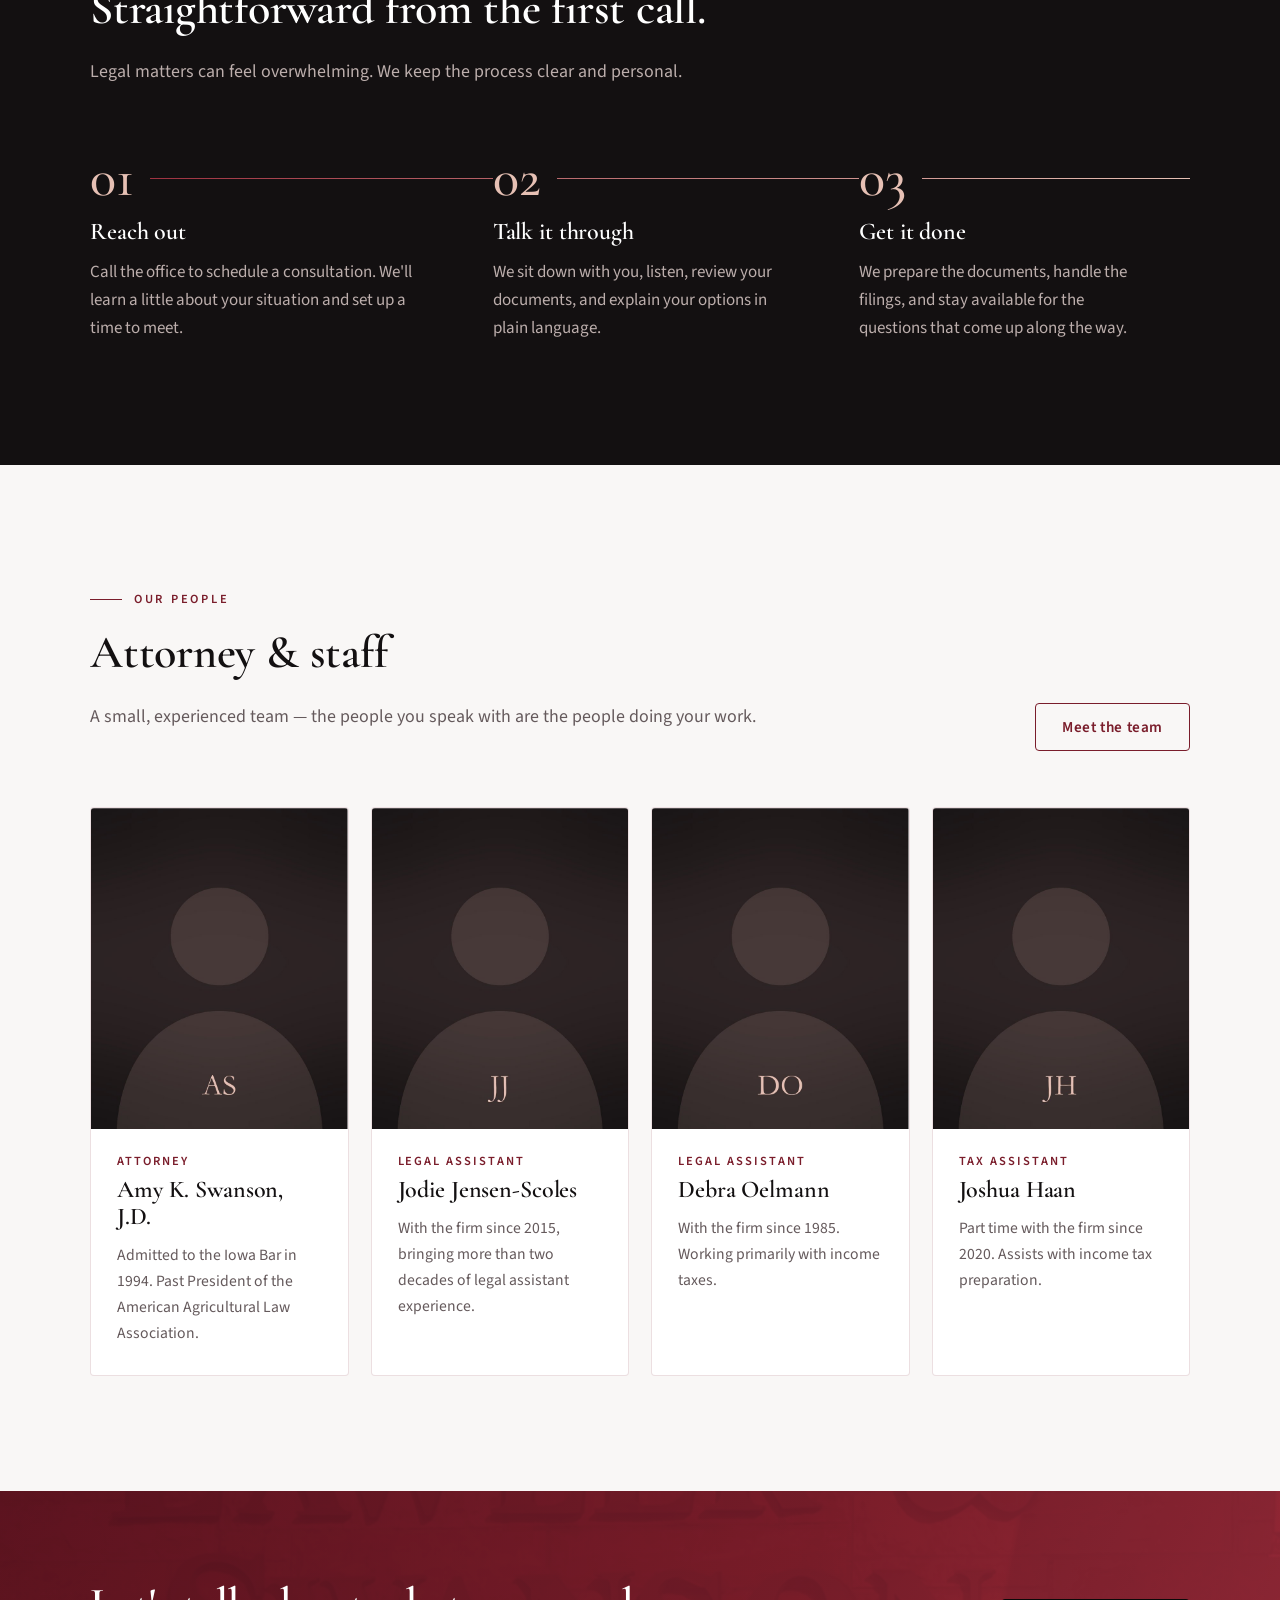
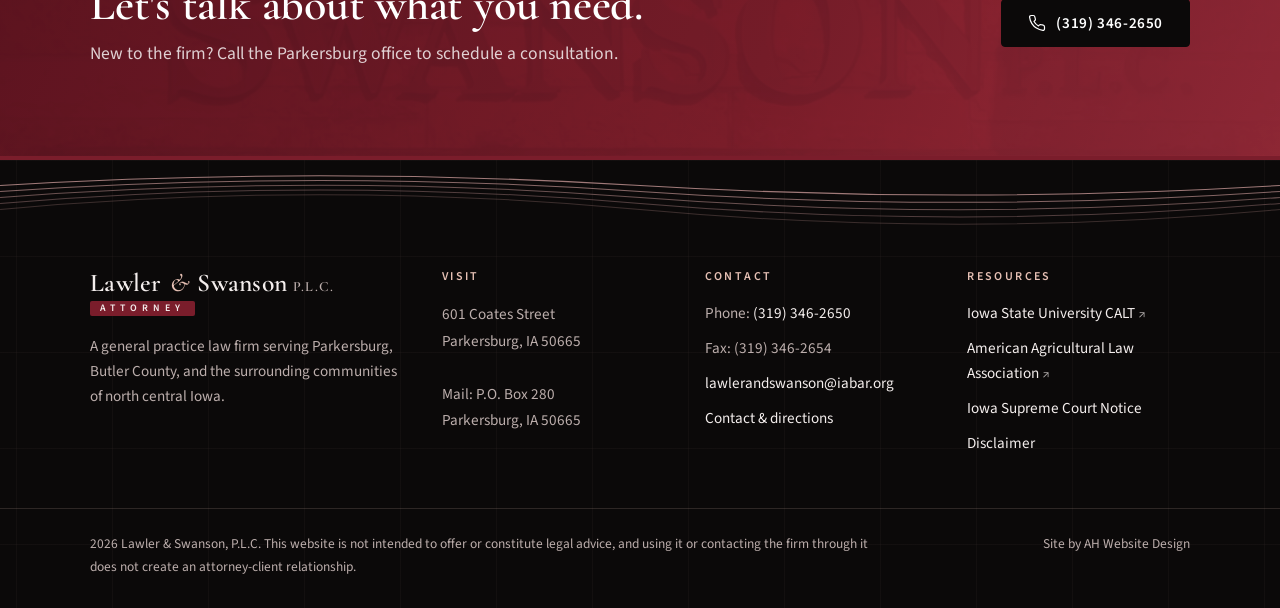
==== commit 6d6b9b72: "Add motion redesign, staff headshot placeholders, and copy button fix - Fix stray CSS lines that dro" ====
--- a/index.html
+++ b/index.html
@@ -20,7 +20,7 @@
   <link rel="preconnect" href="https://fonts.googleapis.com">
   <link rel="preconnect" href="https://fonts.gstatic.com" crossorigin>
   <link href="https://fonts.googleapis.com/css2?family=Cormorant+Garamond:ital,wght@0,500;0,600;0,700;1,500&amp;family=Source+Sans+3:wght@400;600;700&amp;display=swap" rel="stylesheet">
-  <link rel="stylesheet" href="css/style.css">
+  <link rel="stylesheet" href="css/style.css?v=7">
   <!-- Analytics: the old Universal Analytics tag (UA-138181092-1) stopped collecting data in 2023.
        To track visits, create a GA4 property and paste its gtag snippet here. -->
   <script type="application/ld+json">
@@ -84,10 +84,12 @@
   <main id="main">
 
     <section class="hero">
+      <!-- Survey grid: one-mile sections, township lines every six miles, standard section numbering -->
+      <svg class="plat" viewBox="0 0 1200 600" preserveAspectRatio="xMidYMid slice" aria-hidden="true" focusable="false"><line pathLength="1" x1="0" y1="0" x2="1200" y2="0" style="--d:0.00s"/><line pathLength="1" x1="0" y1="60" x2="1200" y2="60" style="--d:0.06s"/><line pathLength="1" x1="0" y1="120" x2="1200" y2="120" style="--d:0.12s"/><line pathLength="1" x1="0" y1="180" x2="1200" y2="180" style="--d:0.18s"/><line pathLength="1" x1="0" y1="240" x2="1200" y2="240" style="--d:0.24s"/><line pathLength="1" x1="0" y1="300" x2="1200" y2="300" style="--d:0.30s"/><line class="twp" pathLength="1" x1="0" y1="360" x2="1200" y2="360" style="--d:0.36s"/><line pathLength="1" x1="0" y1="420" x2="1200" y2="420" style="--d:0.42s"/><line pathLength="1" x1="0" y1="480" x2="1200" y2="480" style="--d:0.48s"/><line pathLength="1" x1="0" y1="540" x2="1200" y2="540" style="--d:0.54s"/><line pathLength="1" x1="0" y1="600" x2="1200" y2="600" style="--d:0.60s"/><line pathLength="1" x1="0" y1="0" x2="0" y2="600" style="--d:0.20s"/><line pathLength="1" x1="60" y1="0" x2="60" y2="600" style="--d:0.23s"/><line pathLength="1" x1="120" y1="0" x2="120" y2="600" style="--d:0.26s"/><line pathLength="1" x1="180" y1="0" x2="180" y2="600" style="--d:0.29s"/><line pathLength="1" x1="240" y1="0" x2="240" y2="600" style="--d:0.32s"/><line pathLength="1" x1="300" y1="0" x2="300" y2="600" style="--d:0.35s"/><line class="twp" pathLength="1" x1="360" y1="0" x2="360" y2="600" style="--d:0.38s"/><line pathLength="1" x1="420" y1="0" x2="420" y2="600" style="--d:0.41s"/><line pathLength="1" x1="480" y1="0" x2="480" y2="600" style="--d:0.44s"/><line pathLength="1" x1="540" y1="0" x2="540" y2="600" style="--d:0.47s"/><line pathLength="1" x1="600" y1="0" x2="600" y2="600" style="--d:0.50s"/><line pathLength="1" x1="660" y1="0" x2="660" y2="600" style="--d:0.53s"/><line class="twp" pathLength="1" x1="720" y1="0" x2="720" y2="600" style="--d:0.56s"/><line pathLength="1" x1="780" y1="0" x2="780" y2="600" style="--d:0.59s"/><line pathLength="1" x1="840" y1="0" x2="840" y2="600" style="--d:0.62s"/><line pathLength="1" x1="900" y1="0" x2="900" y2="600" style="--d:0.65s"/><line pathLength="1" x1="960" y1="0" x2="960" y2="600" style="--d:0.68s"/><line pathLength="1" x1="1020" y1="0" x2="1020" y2="600" style="--d:0.71s"/><line class="twp" pathLength="1" x1="1080" y1="0" x2="1080" y2="600" style="--d:0.74s"/><line pathLength="1" x1="1140" y1="0" x2="1140" y2="600" style="--d:0.77s"/><line pathLength="1" x1="1200" y1="0" x2="1200" y2="600" style="--d:0.80s"/><text x="365" y="13">6</text><text x="425" y="13">5</text><text x="485" y="13">4</text><text x="545" y="13">3</text><text x="605" y="13">2</text><text x="665" y="13">1</text><text x="365" y="73">7</text><text x="425" y="73">8</text><text x="485" y="73">9</text><text x="545" y="73">10</text><text x="605" y="73">11</text><text x="665" y="73">12</text><text x="365" y="133">18</text><text x="425" y="133">17</text><text x="485" y="133">16</text><text x="545" y="133">15</text><text x="605" y="133">14</text><text x="665" y="133">13</text><text x="365" y="193">19</text><text x="425" y="193">20</text><text x="485" y="193">21</text><text x="545" y="193">22</text><text x="605" y="193">23</text><text x="665" y="193">24</text><text x="365" y="253">30</text><text x="425" y="253">29</text><text x="485" y="253">28</text><text x="545" y="253">27</text><text x="605" y="253">26</text><text x="665" y="253">25</text><text x="365" y="313">31</text><text x="425" y="313">32</text><text x="485" y="313">33</text><text x="545" y="313">34</text><text x="605" y="313">35</text><text x="665" y="313">36</text></svg>
       <div class="wrap">
         <div>
           <span class="eyebrow light rise rise-1">Parkersburg, Iowa &middot; Butler County</span>
-          <h1 class="rise rise-2">Steady counsel for Iowa <em>families, farms</em> and estates.</h1>
+          <h1 class="rise rise-2">Steady counsel for Iowa <em>families, farms<svg class="ink-line" viewBox="0 0 200 10" preserveAspectRatio="none" aria-hidden="true" focusable="false"><path pathLength="1" d="M2 7 C 45 2, 110 9.5, 198 4"/></svg></em> and estates.</h1>
           <p class="lead rise rise-3">Lawler &amp; Swanson, P.L.C. is a general practice law firm in Parkersburg, helping clients with agricultural law, estate planning and probate, real estate, and taxation.</p>
           <div class="hero-actions rise rise-4">
             <a class="btn" href="tel:+13193462650"><svg viewBox="0 0 24 24" fill="none" stroke="currentColor" stroke-width="1.6" stroke-linecap="round" stroke-linejoin="round" aria-hidden="true"><path d="M22 16.9v3a2 2 0 0 1-2.2 2 19.8 19.8 0 0 1-8.6-3.1 19.5 19.5 0 0 1-6-6A19.8 19.8 0 0 1 2.1 4.2 2 2 0 0 1 4.1 2h3a2 2 0 0 1 2 1.7c.1 1 .4 1.9.7 2.8a2 2 0 0 1-.5 2.1L8 9.9a16 16 0 0 0 6 6l1.3-1.3a2 2 0 0 1 2.1-.4c.9.3 1.8.6 2.8.7a2 2 0 0 1 1.7 2z"/></svg>Call (319) 346-2650</a>
@@ -95,6 +97,7 @@
           </div>
         </div>
         <figure class="hero-figure">
+          <span class="bounds" aria-hidden="true"><span class="edge e1"></span><span class="edge e2"></span><span class="edge e3"></span><span class="edge e4"></span><span class="mark m1"></span><span class="mark m2"></span><span class="mark m3"></span><span class="mark m4"></span></span>
           <div class="frame"><img src="images/office-front.jpg" alt="The Lawler &amp; Swanson, P.L.C. office in Parkersburg, with its sandstone front and red awnings" width="510" height="373"></div>
           <figcaption><strong>Our Parkersburg office</strong>601 Coates Street</figcaption>
         </figure>
@@ -102,6 +105,7 @@
     </section>
 
     <section class="credentials" aria-label="About the firm at a glance">
+      <svg class="furrows draw-in" viewBox="0 0 1200 140" preserveAspectRatio="none" aria-hidden="true" focusable="false"><path pathLength="1" style="--i:0;opacity:0.95" d="M0 36 C 200 6, 400 6, 600 36 S 1000 66, 1200 36"/><path pathLength="1" style="--i:1;opacity:0.78" d="M0 50 C 200 16, 400 16, 600 50 S 1000 84, 1200 50"/><path pathLength="1" style="--i:2;opacity:0.6" d="M0 64 C 200 26, 400 26, 600 64 S 1000 102, 1200 64"/><path pathLength="1" style="--i:3;opacity:0.44" d="M0 78 C 200 36, 400 36, 600 78 S 1000 120, 1200 78"/><path pathLength="1" style="--i:4;opacity:0.3" d="M0 92 C 200 46, 400 46, 600 92 S 1000 138, 1200 92"/></svg>
       <div class="wrap">
         <ul data-stagger="0.1">
           <li><span class="num" data-count="30" data-suffix="+">30+</span><span class="label">Years of practice since our attorney's admission to the Iowa Bar in 1994</span></li>
@@ -123,32 +127,33 @@
           <a class="btn btn-outline" href="practice-areas.html">View all practice areas</a>
         </div>
         <div class="practice-grid" data-stagger="0.08">
-          <a class="practice-card" href="practice-areas.html#agricultural-law">
-            <span class="icon"><svg viewBox="0 0 24 24" fill="none" stroke="currentColor" stroke-width="1.6" stroke-linecap="round" stroke-linejoin="round" aria-hidden="true"><path d="M12 22V8"/><path d="M12 8c0-3 2-5 5-6 0 3-2 5-5 6z"/><path d="M12 8c0-3-2-5-5-6 0 3 2 5 5 6z"/><path d="M12 14c0-3 2-5 5-6 0 3-2 5-5 6z"/><path d="M12 14c0-3-2-5-5-6 0 3 2 5 5 6z"/><path d="M12 20c0-3 2-5 5-6 0 3-2 5-5 6z"/><path d="M12 20c0-3-2-5-5-6 0 3 2 5 5 6z"/></svg></span>
+          <a class="practice-card feature" href="practice-areas.html#agricultural-law">
+            <span class="icon"><svg viewBox="0 0 24 24" fill="none" stroke="currentColor" stroke-width="1.6" stroke-linecap="round" stroke-linejoin="round" aria-hidden="true"><path class="draw" pathLength="1" d="M12 22V8"/><path class="leaf r" style="--d:.53s" d="M12 8c0-3 2-5 5-6 0 3-2 5-5 6z"/><path class="leaf l" style="--d:.6s" d="M12 8c0-3-2-5-5-6 0 3 2 5 5 6z"/><path class="leaf r" style="--d:.34s" d="M12 14c0-3 2-5 5-6 0 3-2 5-5 6z"/><path class="leaf l" style="--d:.41s" d="M12 14c0-3-2-5-5-6 0 3 2 5 5 6z"/><path class="leaf r" style="--d:.15s" d="M12 20c0-3 2-5 5-6 0 3-2 5-5 6z"/><path class="leaf l" style="--d:.22s" d="M12 20c0-3-2-5-5-6 0 3 2 5 5 6z"/></svg></span>
             <h3>Agricultural Law</h3>
             <p>Practical legal guidance for farm families and agribusinesses — from land and leases to passing the operation to the next generation.</p>
+            <span class="why">Our attorney is a past President of the American Agricultural Law Association.</span>
             <span class="text-link">Learn more <svg viewBox="0 0 24 24" fill="none" stroke="currentColor" stroke-width="1.6" stroke-linecap="round" stroke-linejoin="round" aria-hidden="true"><path d="M5 12h14"/><path d="m12 5 7 7-7 7"/></svg></span>
           </a>
           <a class="practice-card" href="practice-areas.html#estate-planning">
-            <span class="icon"><svg viewBox="0 0 24 24" fill="none" stroke="currentColor" stroke-width="1.6" stroke-linecap="round" stroke-linejoin="round" aria-hidden="true"><path d="M4 4h12a4 4 0 0 1 4 4v12H8a4 4 0 0 1-4-4z"/><path d="M8 9h8"/><path d="M8 13h6"/><path d="m14 17 1.5 1.5L19 15"/></svg></span>
+            <span class="icon"><svg viewBox="0 0 24 24" fill="none" stroke="currentColor" stroke-width="1.6" stroke-linecap="round" stroke-linejoin="round" aria-hidden="true"><path d="M4 4h12a4 4 0 0 1 4 4v12H8a4 4 0 0 1-4-4z"/><path class="draw" pathLength="1" d="M8 9h8"/><path class="draw" pathLength="1" style="--d:.18s" d="M8 13h6"/><path class="draw" pathLength="1" style="--d:.45s" d="m14 17 1.5 1.5L19 15"/></svg></span>
             <h3>Wills, Trusts, Estate Planning &amp; Probate</h3>
             <p>Plans that reflect your wishes and protect your family, plus steady guidance through probate and trust administration.</p>
             <span class="text-link">Learn more <svg viewBox="0 0 24 24" fill="none" stroke="currentColor" stroke-width="1.6" stroke-linecap="round" stroke-linejoin="round" aria-hidden="true"><path d="M5 12h14"/><path d="m12 5 7 7-7 7"/></svg></span>
           </a>
           <a class="practice-card" href="practice-areas.html#real-estate">
-            <span class="icon"><svg viewBox="0 0 24 24" fill="none" stroke="currentColor" stroke-width="1.6" stroke-linecap="round" stroke-linejoin="round" aria-hidden="true"><path d="m3 10 9-7 9 7v10a2 2 0 0 1-2 2H5a2 2 0 0 1-2-2z"/><path d="M9 22V12h6v10"/></svg></span>
+            <span class="icon"><svg viewBox="0 0 24 24" fill="none" stroke="currentColor" stroke-width="1.6" stroke-linecap="round" stroke-linejoin="round" aria-hidden="true"><path class="draw" pathLength="1" d="m3 10 9-7 9 7v10a2 2 0 0 1-2 2H5a2 2 0 0 1-2-2z"/><path class="draw" pathLength="1" style="--d:.5s" d="M9 22V12h6v10"/></svg></span>
             <h3>Real Estate</h3>
             <p>Residential, farmland, and commercial transactions handled carefully, including title opinions, deeds, and purchase agreements.</p>
             <span class="text-link">Learn more <svg viewBox="0 0 24 24" fill="none" stroke="currentColor" stroke-width="1.6" stroke-linecap="round" stroke-linejoin="round" aria-hidden="true"><path d="M5 12h14"/><path d="m12 5 7 7-7 7"/></svg></span>
           </a>
           <a class="practice-card" href="practice-areas.html#taxation">
-            <span class="icon"><svg viewBox="0 0 24 24" fill="none" stroke="currentColor" stroke-width="1.6" stroke-linecap="round" stroke-linejoin="round" aria-hidden="true"><path d="M12 3v18"/><path d="M7 21h10"/><path d="M5 7h14"/><path d="m5 7-3 7a4 4 0 0 0 6 0z"/><path d="m19 7-3 7a4 4 0 0 0 6 0z"/></svg></span>
+            <span class="icon"><svg viewBox="0 0 24 24" fill="none" stroke="currentColor" stroke-width="1.6" stroke-linecap="round" stroke-linejoin="round" aria-hidden="true"><path d="M12 3v18"/><path d="M7 21h10"/><g class="beam"><path d="M5 7h14"/><path d="m5 7-3 7a4 4 0 0 0 6 0z"/><path d="m19 7-3 7a4 4 0 0 0 6 0z"/></g></svg></span>
             <h3>Taxation</h3>
             <p>Tax planning for individuals, farm operations, estates, and trusts — with particular depth in agricultural tax issues.</p>
             <span class="text-link">Learn more <svg viewBox="0 0 24 24" fill="none" stroke="currentColor" stroke-width="1.6" stroke-linecap="round" stroke-linejoin="round" aria-hidden="true"><path d="M5 12h14"/><path d="m12 5 7 7-7 7"/></svg></span>
           </a>
           <a class="practice-card" href="practice-areas.html#tax-returns">
-            <span class="icon"><svg viewBox="0 0 24 24" fill="none" stroke="currentColor" stroke-width="1.6" stroke-linecap="round" stroke-linejoin="round" aria-hidden="true"><path d="M14 2H6a2 2 0 0 0-2 2v16a2 2 0 0 0 2 2h12a2 2 0 0 0 2-2V8z"/><path d="M14 2v6h6"/><path d="M8 13h8"/><path d="M8 17h5"/></svg></span>
+            <span class="icon"><svg viewBox="0 0 24 24" fill="none" stroke="currentColor" stroke-width="1.6" stroke-linecap="round" stroke-linejoin="round" aria-hidden="true"><path d="M14 2H6a2 2 0 0 0-2 2v16a2 2 0 0 0 2 2h12a2 2 0 0 0 2-2V8z"/><path class="fold" d="M14 2v6h6"/><path class="draw" pathLength="1" style="--d:.2s" d="M8 13h8"/><path class="draw" pathLength="1" style="--d:.4s" d="M8 17h5"/></svg></span>
             <h3>Tax Returns</h3>
             <p>Preparation of individual, farm, fiduciary, and gift tax returns by people who understand the planning behind them.</p>
             <span class="text-link">Learn more <svg viewBox="0 0 24 24" fill="none" stroke="currentColor" stroke-width="1.6" stroke-linecap="round" stroke-linejoin="round" aria-hidden="true"><path d="M5 12h14"/><path d="m12 5 7 7-7 7"/></svg></span>
@@ -162,7 +167,6 @@
         <div class="photo-stack reveal">
           <img src="images/office-sign.jpg" alt="The Lawler &amp; Swanson P.L.C. Attorneys sign on the sandstone face of the office" width="1364" height="573">
           <span class="accent" aria-hidden="true"></span>
-          <span class="badge">Parkersburg, IA</span>
         </div>
         <div class="reveal" style="--d:.12s">
           <span class="eyebrow">About the Firm</span>
@@ -185,7 +189,8 @@
           <h2>Straightforward from the first call.</h2>
           <p>Legal matters can feel overwhelming. We keep the process clear and personal.</p>
         </div>
-        <div class="steps" data-stagger="0.12">
+        <div class="steps draw-in" data-stagger="0.7">
+          <span class="track" data-no-reveal aria-hidden="true"><i></i></span>
           <div class="step"><span class="n">01</span><h3>Reach out</h3><p>Call the office to schedule a consultation. We'll learn a little about your situation and set up a time to meet.</p></div>
           <div class="step"><span class="n">02</span><h3>Talk it through</h3><p>We sit down with you, listen, review your documents, and explain your options in plain language.</p></div>
           <div class="step"><span class="n">03</span><h3>Get it done</h3><p>We prepare the documents, handle the filings, and stay available for the questions that come up along the way.</p></div>
@@ -204,26 +209,26 @@
           <a class="btn btn-outline" href="staff.html">Meet the team</a>
         </div>
         <div class="people-grid" data-stagger="0.1" style="grid-template-columns:repeat(auto-fit,minmax(240px,1fr))">
-          <article class="person">
-            <div class="monogram" aria-hidden="true">AS</div>
+          <article class="person has-photo">
+            <figure class="headshot"><img src="images/staff-amy-swanson.jpg" alt="Amy K. Swanson, J.D., attorney" width="800" height="1000" loading="lazy" decoding="async"></figure>
             <div class="role">Attorney</div>
             <h3>Amy K. Swanson, J.D.</h3>
             <p>Admitted to the Iowa Bar in 1994. Past President of the American Agricultural Law Association.</p>
           </article>
-          <article class="person">
-            <div class="monogram" aria-hidden="true">JJ</div>
+          <article class="person has-photo">
+            <figure class="headshot"><img src="images/staff-jodie-jensen-scoles.jpg" alt="Jodie Jensen-Scoles, legal assistant" width="800" height="1000" loading="lazy" decoding="async"></figure>
             <div class="role">Legal Assistant</div>
             <h3>Jodie Jensen-Scoles</h3>
             <p>With the firm since 2015, bringing more than two decades of legal assistant experience.</p>
           </article>
-          <article class="person">
-            <div class="monogram" aria-hidden="true">DO</div>
+          <article class="person has-photo">
+            <figure class="headshot"><img src="images/staff-debra-oelmann.jpg" alt="Debra Oelmann, legal assistant" width="800" height="1000" loading="lazy" decoding="async"></figure>
             <div class="role">Legal Assistant</div>
             <h3>Debra Oelmann</h3>
             <p>With the firm since 1985. Working primarily with income taxes.</p>
           </article>
-          <article class="person">
-            <div class="monogram" aria-hidden="true">JH</div>
+          <article class="person has-photo">
+            <figure class="headshot"><img src="images/staff-joshua-haan.jpg" alt="Joshua Haan, tax assistant" width="800" height="1000" loading="lazy" decoding="async"></figure>
             <div class="role">Tax Assistant</div>
             <h3>Joshua Haan</h3>
             <p>Part time with the firm since 2020. Assists with income tax preparation.</p>
@@ -246,6 +251,7 @@
   </main>
 
   <footer class="site-footer">
+    <svg class="furrows draw-in footer-furrows" viewBox="0 0 1200 140" preserveAspectRatio="none" aria-hidden="true" focusable="false"><path pathLength="1" style="--i:0;opacity:0.95" d="M0 36 C 200 6, 400 6, 600 36 S 1000 66, 1200 36"/><path pathLength="1" style="--i:1;opacity:0.78" d="M0 50 C 200 16, 400 16, 600 50 S 1000 84, 1200 50"/><path pathLength="1" style="--i:2;opacity:0.6" d="M0 64 C 200 26, 400 26, 600 64 S 1000 102, 1200 64"/><path pathLength="1" style="--i:3;opacity:0.44" d="M0 78 C 200 36, 400 36, 600 78 S 1000 120, 1200 78"/><path pathLength="1" style="--i:4;opacity:0.3" d="M0 92 C 200 46, 400 46, 600 92 S 1000 138, 1200 92"/></svg>
     <div class="wrap footer-main">
       <div>
         <a class="brand" href="index.html" aria-label="Lawler &amp; Swanson, P.L.C. — home">
@@ -286,6 +292,6 @@
   </footer>
 
   <button class="to-top" type="button" aria-label="Back to top"><svg viewBox="0 0 24 24" fill="none" stroke="currentColor" stroke-width="1.6" stroke-linecap="round" stroke-linejoin="round" aria-hidden="true"><path d="m18 15-6-6-6 6"/></svg></button>
-  <script src="js/main.js"></script>
+  <script src="js/main.js?v=3"></script>
 </body>
 </html>
--- a/css/style.css
+++ b/css/style.css
@@ -40,6 +40,14 @@
   --shadow-lift: 0 2px 4px rgba(19, 16, 17, 0.08), 0 18px 40px rgba(19, 16, 17, 0.12);
   --ease: cubic-bezier(0.22, 0.61, 0.36, 1);
   --header-h: 84px;
+
+  /* Motion: deliberate, like a signature. Things draw, settle and stay. Nothing bounces. */
+  --ease-ink: cubic-bezier(0.65, 0, 0.35, 1);   /* lines being drawn: slow start, slow finish */
+  --dur-quick: .3s;                               /* hover colour changes */
+  --dur-base: .45s;                               /* lifts, sweeps, small moves */
+  --dur-slow: .9s;                                /* reveals and headings */
+  --dur-draw: 1.4s;                               /* lines, rules and photo reveals */
+  --line-step: .1s;                               /* delay between heading lines */
 }
 
 *, *::before, *::after { box-sizing: border-box; }
@@ -218,25 +226,31 @@
   background: var(--ink); color: var(--on-dark);
   padding: clamp(64px, 9vw, 120px) 0 clamp(72px, 10vw, 130px);
 }
-.hero::before {
-  /* the sandstone sign, heavily darkened, as quiet texture */
-  content: ""; position: absolute; inset: -4%;
-  background: url("../images/office-sign.jpg") center/cover no-repeat;
-  opacity: 0.12; filter: grayscale(0.3) contrast(1.1);
-  animation: slowdrift 30s ease-in-out infinite alternate;
-}
+/* Survey grid behind the hero: Iowa's one-mile sections, drawn once on load, then still */
+.plat { position: absolute; inset: 0; width: 100%; height: 100%; pointer-events: none; }
+.plat line { stroke: rgba(230,192,180,.15); stroke-width: 1; animation: draw 1.1s var(--ease-ink) both; animation-delay: var(--d, 0s); }
+.plat line.twp { stroke: rgba(230,192,180,.3); }
+.plat text { font: 600 8px/1 var(--sans); fill: rgba(230,192,180,.24); letter-spacing: .04em; animation: fadeIn 1s var(--ease) 1.2s both; }
 .hero::after {
-  content: ""; position: absolute; inset: 0;
+  content: ""; position: absolute; inset: 0; pointer-events: none;
   background:
     radial-gradient(ellipse at 15% 20%, rgba(122,29,43,.42), transparent 55%),
     radial-gradient(ellipse at 90% 90%, rgba(92,19,32,.25), transparent 50%),
-    linear-gradient(90deg, rgba(19,16,17,.96) 0%, rgba(19,16,17,.82) 55%, rgba(19,16,17,.6) 100%);
+    linear-gradient(90deg, rgba(19,16,17,.95) 0%, rgba(19,16,17,.74) 52%, rgba(19,16,17,.3) 100%);
 }
 @keyframes slowdrift { from { transform: scale(1.02) translate(0,0); } to { transform: scale(1.08) translate(-1.5%, -1%); } }
 
 .hero .wrap { position: relative; z-index: 1; display: grid; grid-template-columns: 1.15fr 0.85fr; gap: clamp(40px, 6vw, 80px); align-items: center; }
 .hero h1 { color: var(--white); font-weight: 500; }
-.hero h1 em { font-style: italic; color: var(--sand); font-weight: 500; }
+.hero h1 em { position: relative; font-style: italic; color: var(--sand); font-weight: 500; white-space: nowrap; }
+/* maroon ink line under "families, farms", drawn last */
+/* Uncovered left to right with a clip (a dash-based draw slides along the line in some browsers) */
+.ink-line {
+  position: absolute; left: -2%; bottom: -.1em; width: 104%; height: .3em; overflow: visible; pointer-events: none;
+  clip-path: inset(-6px 100% -6px -6px); animation: inkWipe 1.1s var(--ease-ink) 2.2s forwards;
+}
+.ink-line path { fill: none; stroke: var(--maroon-bright); stroke-width: 3; stroke-linecap: round; vector-effect: non-scaling-stroke; }
+@keyframes inkWipe { to { clip-path: inset(-6px -6px -6px -6px); } }
 .hero .lead { font-size: 1.2rem; color: var(--on-dark-muted); max-width: 34em; margin-bottom: 34px; }
 .hero-actions { display: flex; flex-wrap: wrap; gap: 14px; }
 
@@ -245,14 +259,26 @@
   position: relative; border-radius: var(--radius); overflow: hidden;
   box-shadow: 0 30px 60px rgba(0,0,0,.45);
   clip-path: inset(0 0 100% 0);
-  animation: unveil 1.4s var(--ease) .5s forwards;
-}
-.hero-figure img { width: 100%; aspect-ratio: 4 / 3.4; object-fit: cover; transform: scale(1.08); animation: settle 2.4s var(--ease) .5s forwards; }
-.hero-figure::before {
-  content: ""; position: absolute; inset: 22px -22px -22px 22px;
-  border: 1px solid var(--tan); border-radius: var(--radius); opacity: .6;
-}
+  animation: unveil 1.4s var(--ease) 1.1s forwards;
+}
+.hero-figure img { width: 100%; aspect-ratio: 4 / 3.4; object-fit: cover; transform: scale(1.08); animation: settle 2.4s var(--ease) 1.1s forwards; }
+/* The offset outline behind the photo, drawn like a property boundary with a marker at each corner */
+.hero-figure .bounds { position: absolute; left: 22px; top: 22px; width: 100%; height: 100%; pointer-events: none; }
+.bounds .edge { position: absolute; background: var(--tan); opacity: .75; }
+.bounds .e1 { left: 0; top: 0; width: 100%; height: 1px; transform-origin: left; animation: edgeX .45s var(--ease-ink) .9s both; }
+.bounds .e2 { left: 100%; top: 0; width: 1px; height: 100%; transform-origin: top; animation: edgeY .45s var(--ease-ink) 1.25s both; }
+.bounds .e3 { left: 0; top: 100%; width: 100%; height: 1px; transform-origin: right; animation: edgeX .45s var(--ease-ink) 1.6s both; }
+.bounds .e4 { left: 0; top: 0; width: 1px; height: 100%; transform-origin: bottom; animation: edgeY .45s var(--ease-ink) 1.95s both; }
+.bounds .mark { position: absolute; width: 13px; height: 13px; margin: -6px 0 0 -6px; animation: markSet .5s var(--ease) both; }
+.bounds .mark::before, .bounds .mark::after { content: ""; position: absolute; background: var(--sand); }
+.bounds .mark::before { left: 6px; top: 0; width: 1px; height: 13px; }
+.bounds .mark::after { left: 0; top: 6px; width: 13px; height: 1px; }
+.bounds .m1 { left: 0; top: 0; animation-delay: .9s; }
+.bounds .m2 { left: 100%; top: 0; animation-delay: 1.25s; }
+.bounds .m3 { left: 100%; top: 100%; animation-delay: 1.6s; }
+.bounds .m4 { left: 0; top: 100%; animation-delay: 1.95s; }
 .hero-figure figcaption {
+  opacity: 0; transform: translateY(18px); animation: rise .9s var(--ease) 2.1s forwards;
   position: absolute; left: -28px; bottom: 28px; z-index: 2;
   background: var(--paper); color: var(--ink); padding: 14px 20px; border-radius: var(--radius);
   box-shadow: var(--shadow-lift); font-size: 0.88rem; line-height: 1.35;
@@ -268,7 +294,8 @@
 @keyframes rise { to { opacity: 1; transform: none; } }
 
 /* ---------- Credentials strip ---------- */
-.credentials { background: var(--ink-2); color: var(--on-dark); border-top: 1px solid var(--line-dark); }
+.credentials { background: var(--ink-2); color: var(--on-dark); }
+.credentials .furrows { height: 60px; margin-bottom: -10px; }
 .credentials ul { list-style: none; margin: 0; padding: 0; display: grid; grid-template-columns: repeat(4, 1fr); }
 .credentials li { padding: 28px 24px; border-left: 1px solid var(--line-dark); }
 .credentials li:first-child { border-left: 0; padding-left: 0; }
@@ -286,7 +313,8 @@
   content: ""; position: absolute; inset: 0;
   background: var(--hero-img, url("../images/office-street.jpg")) center/cover no-repeat;
   opacity: .16; filter: grayscale(.4);
-  transform: scale(1.05); animation: slowdrift 30s ease-in-out infinite alternate;
+  /* drifts once and then rests, instead of looping forever */
+  transform: scale(1.05); animation: slowdrift 24s var(--ease) forwards;
 }
 .page-hero::after { content: ""; position: absolute; inset: 0; background: linear-gradient(90deg, rgba(19,16,17,.95), rgba(19,16,17,.7)); }
 .page-hero .wrap { position: relative; z-index: 1; }
@@ -338,15 +366,14 @@
 /* ---------- Split / about block ---------- */
 .split-block { display: grid; grid-template-columns: 1fr 1fr; gap: clamp(40px, 6vw, 90px); align-items: center; }
 .split-block.reverse > :first-child { order: 2; }
-.photo-stack { position: relative; }
+/* isolation keeps the maroon accent (z-index -1) behind the photo but above the section background,
+   even after the reveal animation's transform is removed */
+.photo-stack { position: relative; isolation: isolate; }
 .photo-stack img { border-radius: var(--radius); box-shadow: var(--shadow-lift); width: 100%; object-fit: cover; }
 .photo-stack .accent {
-  position: absolute; right: -14px; bottom: -14px; width: 46%; aspect-ratio: 1;
+  /* same size as the photo, offset down and right so only the right and bottom edges show (echoes the hero) */
+  position: absolute; inset: 18px -18px -18px 18px;
   background: var(--maroon); border-radius: var(--radius); z-index: -1; opacity: .9;
-}
-.photo-stack .badge {
-  position: absolute; left: 20px; bottom: -14px; top: auto; background: rgba(14,10,11,.92); color: var(--on-dark);
-  padding: 10px 16px; border-radius: var(--radius); font-size: .8rem; letter-spacing: .14em; text-transform: uppercase; font-weight: 600;
 }
 .checklist { list-style: none; padding: 0; margin: 24px 0 32px; display: grid; gap: 14px; }
 .checklist li { display: flex; gap: 14px; align-items: flex-start; }
@@ -355,10 +382,17 @@
 .checklist span { color: var(--muted); font-size: .98rem; }
 
 /* ---------- Approach (numbered) ---------- */
-.steps { display: grid; grid-template-columns: repeat(3, 1fr); gap: 0; counter-reset: step; }
+.steps { position: relative; display: grid; grid-template-columns: repeat(3, 1fr); gap: 0; counter-reset: step; }
 .step { padding: 8px 36px 8px 0; position: relative; }
-.step + .step { padding-left: 36px; border-left: 1px solid var(--line-dark); }
-.step .n { font-family: var(--serif); font-size: 3.4rem; line-height: 1; color: var(--sand); opacity: .9; display: block; margin-bottom: 14px; font-weight: 500; }
+.step + .step { padding-left: 36px; }
+.step .n { position: relative; font-family: var(--serif); font-size: 3.4rem; line-height: 1; color: var(--sand); display: block; width: fit-content; padding-right: 16px; background: var(--ink); margin-bottom: 14px; font-weight: 500; }
+/* A hairline runs from 01 to 03; each number lights up as the line reaches it */
+.steps .track { position: absolute; left: 0; right: 0; top: calc(8px + 1.7rem); height: 1px; background: var(--line-dark); pointer-events: none; }
+.steps .track i { position: absolute; inset: 0; background: linear-gradient(90deg, var(--maroon-bright), var(--sand)); transform-origin: left; }
+.js .steps .track i { transform: scaleX(0); transition: transform 1.8s cubic-bezier(.45, 0, .25, 1) .15s; }
+.js .steps.in .track i { transform: none; }
+.js .steps .step .n { color: rgba(230,192,180,.25); transition: color .6s var(--ease) calc(var(--d, 0s) + .2s); }
+.js .steps .step.in .n { color: var(--sand); }
 .step h3 { color: var(--white); }
 .step p { color: var(--on-dark-muted); margin: 0; }
 
@@ -548,7 +582,7 @@
   .site-header { background: var(--ink); -webkit-backdrop-filter: none; backdrop-filter: none; }
   .nav .btn .num-txt { display: inline; }
   .nav .btn .call-txt::after { content: ""; }
-  .photo-stack { margin-right: 14px; }
+  .photo-stack { margin-right: 18px; margin-bottom: 18px; }
   .utility .hide-sm { display: none; }
   .nav-toggle { display: block; }
   .nav {
@@ -618,8 +652,6 @@
 .profile-body > div + div { margin-top: 40px; }
 .profile-body .eyebrow { margin-bottom: 8px; }
 
-.credentials { background: var(--ink-2); border-top: 1px solid var(--maroon); }
-
 /* ==========================================================================
    Call-to-action blocks
    ========================================================================== */
@@ -655,13 +687,6 @@
 .big-call:hover { color: var(--white); transform: translateY(-2px); box-shadow: var(--shadow-lift); }
 .big-call:hover::after { transform: scaleX(1); transform-origin: left; }
 .big-call:focus-visible { outline: 3px solid var(--tan); outline-offset: 3px; }
-  display: flex; align-items: center; justify-content: center; gap: 14px; text-decoration: none;
-  min-height: 76px; padding: 18px 28px; border-radius: var(--radius);
-  background: var(--maroon); color: var(--white); border: 1px solid var(--maroon-bright);
-  font: 600 clamp(1.1rem, 2.2vw, 1.35rem)/1.2 var(--sans); letter-spacing: .02em; text-align: center;
-  box-shadow: 0 10px 28px rgba(0,0,0,.35);
-  transition: background .3s var(--ease), transform .3s var(--ease), box-shadow .3s var(--ease);
-}
 
 .copy-btn { display: inline; padding: 0; border: 0; background: none; font: inherit; color: var(--maroon); cursor: pointer; text-decoration: underline; text-underline-offset: 3px; }
 .copy-btn svg { display: none; }
@@ -693,4 +718,192 @@
   .nav-toggle { width: 48px; height: 48px; }
 }
 
-@media (max-width: 920px) { .photo-stack .badge { display: none; } }
+
+/* ==========================================================================
+   Motion redesign
+   One signature moment per screen; everything else stays quiet.
+   All of it switches off under prefers-reduced-motion (see the end).
+   ========================================================================== */
+
+@keyframes draw { from { stroke-dasharray: 1; stroke-dashoffset: 1; } to { stroke-dasharray: 1; stroke-dashoffset: 0; } }
+@keyframes fadeIn { from { opacity: 0; } }
+@keyframes edgeX { from { transform: scaleX(0); } }
+@keyframes edgeY { from { transform: scaleY(0); } }
+@keyframes markSet { from { opacity: 0; transform: scale(0) rotate(-45deg); } }
+@keyframes lineUp { from { transform: translateY(110%); } }
+
+/* ---------- Page-to-page transitions (browsers without support simply skip them) ---------- */
+@media (prefers-reduced-motion: no-preference) {
+  @view-transition { navigation: auto; }
+}
+/* the top bar and header stay put while the page beneath cross-fades (desktop only, so the phone menu is untouched) */
+@media (min-width: 921px) {
+  .utility { view-transition-name: utility; }
+  .site-header { view-transition-name: site-header; }
+}
+::view-transition-old(root) { animation: vtOut .25s var(--ease) both; }
+::view-transition-new(root) { animation: vtIn .45s var(--ease) both; }
+@keyframes vtOut { to { opacity: 0; } }
+@keyframes vtIn { from { opacity: 0; transform: translateY(8px); } }
+
+/* ---------- Headings rise line by line (main.js splits them into .ln lines) ---------- */
+.lines .ln { display: block; overflow: hidden; padding-bottom: .1em; margin-bottom: -.1em; }
+.lines .ln > span { display: block; }
+.js .reveal.has-lines { transform: none; }
+.js .has-lines .lines .ln > span {
+  transform: translateY(110%);
+  transition: transform var(--dur-slow) var(--ease) calc(var(--d, 0s) + var(--li, 0) * var(--line-step));
+}
+.js .has-lines.in .lines .ln > span { transform: none; }
+.lines-load .ln > span { animation: lineUp .95s var(--ease) both; animation-delay: calc(.2s + var(--li, 0) * var(--line-step)); }
+
+/* The short rule before each label draws out as its section arrives */
+.js .reveal .eyebrow::before { transform: scaleX(0); transform-origin: left; transition: transform .7s var(--ease) calc(var(--d, 0s) + .1s); }
+.js .reveal.in .eyebrow::before { transform: none; }
+
+/* ---------- Practice cards: featured Agricultural Law + icons that act out their subject ---------- */
+.practice-card.feature { grid-row: span 2; background: var(--ink); color: var(--on-dark); border-color: transparent; padding: 40px 34px 34px; }
+.practice-card.feature:hover { color: var(--on-dark); }
+.practice-card.feature h3 { color: var(--white); font-size: clamp(1.8rem, 2.6vw, 2.2rem); }
+.practice-card.feature p { color: var(--on-dark-muted); font-size: 1.04rem; flex: 0 0 auto; }
+.practice-card.feature .icon { width: 66px; height: 66px; background: var(--ink-3); color: var(--sand); }
+.practice-card.feature .icon svg { width: 34px; height: 34px; }
+.practice-card.feature:hover .icon { background: var(--maroon); color: var(--white); }
+.practice-card.feature .why { margin-top: auto; padding: 18px 0 16px; border-top: 1px solid var(--line-dark); font-size: .92rem; line-height: 1.5; color: var(--sand); }
+.practice-card.feature .text-link { color: var(--sand); }
+
+.icon svg { overflow: visible; }
+.icon .leaf { transform-box: fill-box; }
+.icon .leaf.r { transform-origin: 0 100%; }
+.icon .leaf.l { transform-origin: 100% 100%; }
+.icon .beam { transform-box: view-box; transform-origin: 12px 7px; }
+.icon .fold { transform-box: fill-box; transform-origin: 0 100%; }
+:is(.practice-card:hover, .practice-card:focus-visible, .act) .icon .draw { animation: draw .7s var(--ease-ink) both; animation-delay: var(--d, 0s); }
+:is(.practice-card:hover, .practice-card:focus-visible, .act) .icon .leaf { animation: sprout .55s var(--ease) both; animation-delay: var(--d, 0s); }
+:is(.practice-card:hover, .practice-card:focus-visible, .act) .icon .beam { animation: weigh 1.6s ease-in-out both; }
+:is(.practice-card:hover, .practice-card:focus-visible, .act) .icon .fold { animation: foldIn .6s var(--ease) both; }
+@keyframes sprout { from { transform: scale(0); } }
+@keyframes weigh { 0% { transform: rotate(0); } 22% { transform: rotate(-9deg); } 50% { transform: rotate(5deg); } 75% { transform: rotate(-2deg); } 100% { transform: rotate(0); } }
+@keyframes foldIn { from { opacity: 0; transform: scale(0); } }
+
+/* ---------- Staff headshots (placeholders until the photos arrive; same file names, 800 x 1000) ---------- */
+.headshot { position: relative; margin: 0; aspect-ratio: 4 / 5; overflow: hidden; background: var(--ink); }
+.headshot img { width: 100%; height: 100%; object-fit: cover; transition: scale 1.2s var(--ease); }
+.headshot::after {
+  content: ""; position: absolute; left: 0; right: 0; bottom: 0; height: 3px; background: var(--maroon-bright);
+  transform: scaleX(0); transform-origin: left; transition: transform .6s var(--ease);
+}
+.person.has-photo { padding: 0 0 28px; overflow: hidden; }
+.person.has-photo .headshot { margin-bottom: 22px; }
+.person.has-photo > :not(.headshot) { padding-left: 26px; padding-right: 26px; }
+.person:hover .headshot img { scale: 1.04; }
+.person:hover .headshot::after { transform: scaleX(1); }
+.profile-card .headshot-lg { margin: -36px -32px 26px; border-bottom: 1px solid var(--line-dark); }
+/* Portraits uncover one after another, the same way the office photo is revealed on the home page */
+.js .reveal .headshot { clip-path: inset(100% 0 0 0); transition: clip-path 1.2s var(--ease) var(--d, 0s); }
+.js .reveal.in .headshot { clip-path: inset(0 0 0 0); }
+.js .reveal .headshot img { transform: scale(1.1); transition: transform 1.8s var(--ease) var(--d, 0s), scale 1.2s var(--ease); }
+.js .reveal.in .headshot img { transform: none; }
+
+/* ---------- About: the three "How we practice" cards each draw a short rule ---------- */
+.person.value { position: relative; }
+.person.value::before { content: ""; position: absolute; left: 30px; top: 0; width: 48px; height: 3px; background: var(--maroon); }
+.js .person.value::before { transform: scaleX(0); transform-origin: left; transition: transform .8s var(--ease) calc(var(--d, 0s) + .35s); }
+.js .person.value.in::before { transform: none; }
+
+/* ---------- Furrow lines: contour-plough rows standing in for plain rules ---------- */
+.furrows { display: block; width: 100%; height: 40px; overflow: visible; }
+/* stroke width is in drawing units; the 140-unit-tall drawing is squashed to ~55px, so ~2.4 renders near 1px */
+.furrows path { fill: none; stroke: var(--tan); stroke-width: 2.4; }
+.js .furrows path { stroke-dasharray: 1; stroke-dashoffset: 1; transition: stroke-dashoffset 2.2s var(--ease-ink); transition-delay: calc(var(--i) * .12s); }
+.js .furrows.in path { stroke-dashoffset: 0; }
+
+/* ---------- Footer: faint survey grid and furrows ---------- */
+.site-footer {
+  background-color: var(--black);
+  background-image:
+    linear-gradient(rgba(230,192,180,.035) 1px, transparent 1px),
+    linear-gradient(90deg, rgba(230,192,180,.035) 1px, transparent 1px);
+  background-size: 96px 96px;
+  background-position: center top;
+}
+/* same size and strength as the furrows above the credentials strip on the home page */
+.footer-furrows { height: 60px; margin-top: 10px; }
+.footer-main { padding-top: 40px; }
+
+/* ---------- Attorney & Staff: the timeline draws downward and each year fills in ---------- */
+.timeline { position: relative; }
+.js .timeline::before {
+  content: ""; position: absolute; left: -1px; top: 0; bottom: 0; width: 1px; background: var(--maroon);
+  transform: scaleY(0); transform-origin: top; transition: transform 1.6s var(--ease-ink) .2s;
+}
+.js .reveal.in .timeline::before { transform: none; }
+.js .reveal .timeline li::before { transition: background-color .4s var(--ease) calc(.4s + var(--i, 0) * .5s); }
+.js .reveal.in .timeline li::before { background-color: var(--maroon); }
+
+/* ---------- Practice Areas: one marker slides between sections in the side list ---------- */
+.toc ul { position: relative; }
+.toc .toc-marker {
+  position: absolute; left: -1px; top: 0; width: 2px; height: 0; background: var(--maroon);
+  opacity: 0; pointer-events: none;
+  transition: transform .5s var(--ease), height .5s var(--ease), opacity .3s var(--ease);
+}
+.toc .toc-marker.on { opacity: 1; }
+@media (min-width: 921px) { .toc.has-marker a.active { border-left-color: transparent; } }
+@media (max-width: 920px) { .toc .toc-marker { display: none; } }
+
+/* ---------- Community: photos uncover with a short wipe; click to see one larger ---------- */
+.js .gallery figure.reveal { opacity: 1; transform: none; clip-path: inset(0 0 100% 0); transition: clip-path 1.1s var(--ease-ink) var(--d, 0s); }
+.js .gallery figure.reveal.in { clip-path: inset(0 0 0 0); }
+.gallery figure[role="button"] { cursor: zoom-in; }
+.gallery figure:focus-visible { outline: 2px solid var(--maroon); outline-offset: 3px; }
+.lightbox {
+  width: min(1100px, 100% - 32px); max-height: calc(100% - 32px); padding: 0; border: 0; border-radius: var(--radius);
+  background: var(--black); color: var(--on-dark); box-shadow: 0 30px 80px rgba(0,0,0,.5); overflow: hidden;
+}
+.lightbox::backdrop { background: rgba(11,9,9,.82); }
+.lightbox[open] { animation: lbIn .4s var(--ease) both; }
+.lightbox figure { margin: 0; }
+.lightbox img { display: block; width: 100%; max-height: calc(100vh - 140px); object-fit: contain; background: var(--black); }
+.lightbox figcaption { padding: 14px 64px 16px 20px; font-size: .95rem; color: var(--on-dark-muted); border-top: 1px solid var(--line-dark); }
+.lightbox .lb-close {
+  position: absolute; right: 8px; bottom: 6px; width: 44px; height: 44px; display: grid; place-items: center;
+  border: 0; border-radius: 50%; background: transparent; color: var(--sand); cursor: pointer;
+}
+.lightbox .lb-close:hover { background: var(--ink-3); }
+.lightbox .lb-close svg { width: 20px; height: 20px; }
+@keyframes lbIn { from { opacity: 0; transform: translateY(10px) scale(.985); } }
+
+/* ---------- Contact: map warms to full colour; copy button confirms with a drawn check ---------- */
+.map-wrap iframe { transition: filter .6s var(--ease); }
+.map-wrap:hover iframe, .map-wrap:focus-within iframe { filter: none; }
+.copy-btn .ok { display: none; }
+.copy-btn.copied .ok { display: inline-block; width: 14px; height: 14px; margin-left: 6px; vertical-align: -2px; }
+.copy-btn.copied .ok path { animation: draw .5s var(--ease-ink) both; }
+
+/* ---------- Call-to-action band: the phone gives one small ring as the band appears ---------- */
+.js .cta-band .reveal.in .btn svg { animation: ring 1s var(--ease) .8s 1 both; }
+@keyframes ring {
+  0%, 100% { transform: rotate(0); }
+  15% { transform: rotate(-12deg); } 30% { transform: rotate(10deg); }
+  45% { transform: rotate(-7deg); } 60% { transform: rotate(4deg); } 75% { transform: rotate(-2deg); }
+}
+
+/* ---------- Responsive ---------- */
+@media (max-width: 620px) { .plat text { fill: rgba(230,192,180,.12); } }
+@media (max-width: 920px) {
+  .steps .track { display: none; }
+  .practice-card.feature { grid-column: 1 / -1; grid-row: auto; }
+  .profile-card .headshot-lg { max-height: 520px; }
+}
+
+/* ---------- Reduced motion: a still, complete site ---------- */
+@media (prefers-reduced-motion: reduce) {
+  .js .reveal .headshot, .js .gallery figure.reveal { clip-path: none; }
+  .js .reveal .headshot img { transform: none; }
+  .js .furrows path { stroke-dasharray: none; }
+  .js .steps .track i, .js .timeline::before, .js .reveal .eyebrow::before, .js .person.value::before { transform: none; }
+  .js .steps .step .n { color: var(--sand); }
+  .hero-figure figcaption { opacity: 1; transform: none; }
+  .ink-line { clip-path: none; }
+}
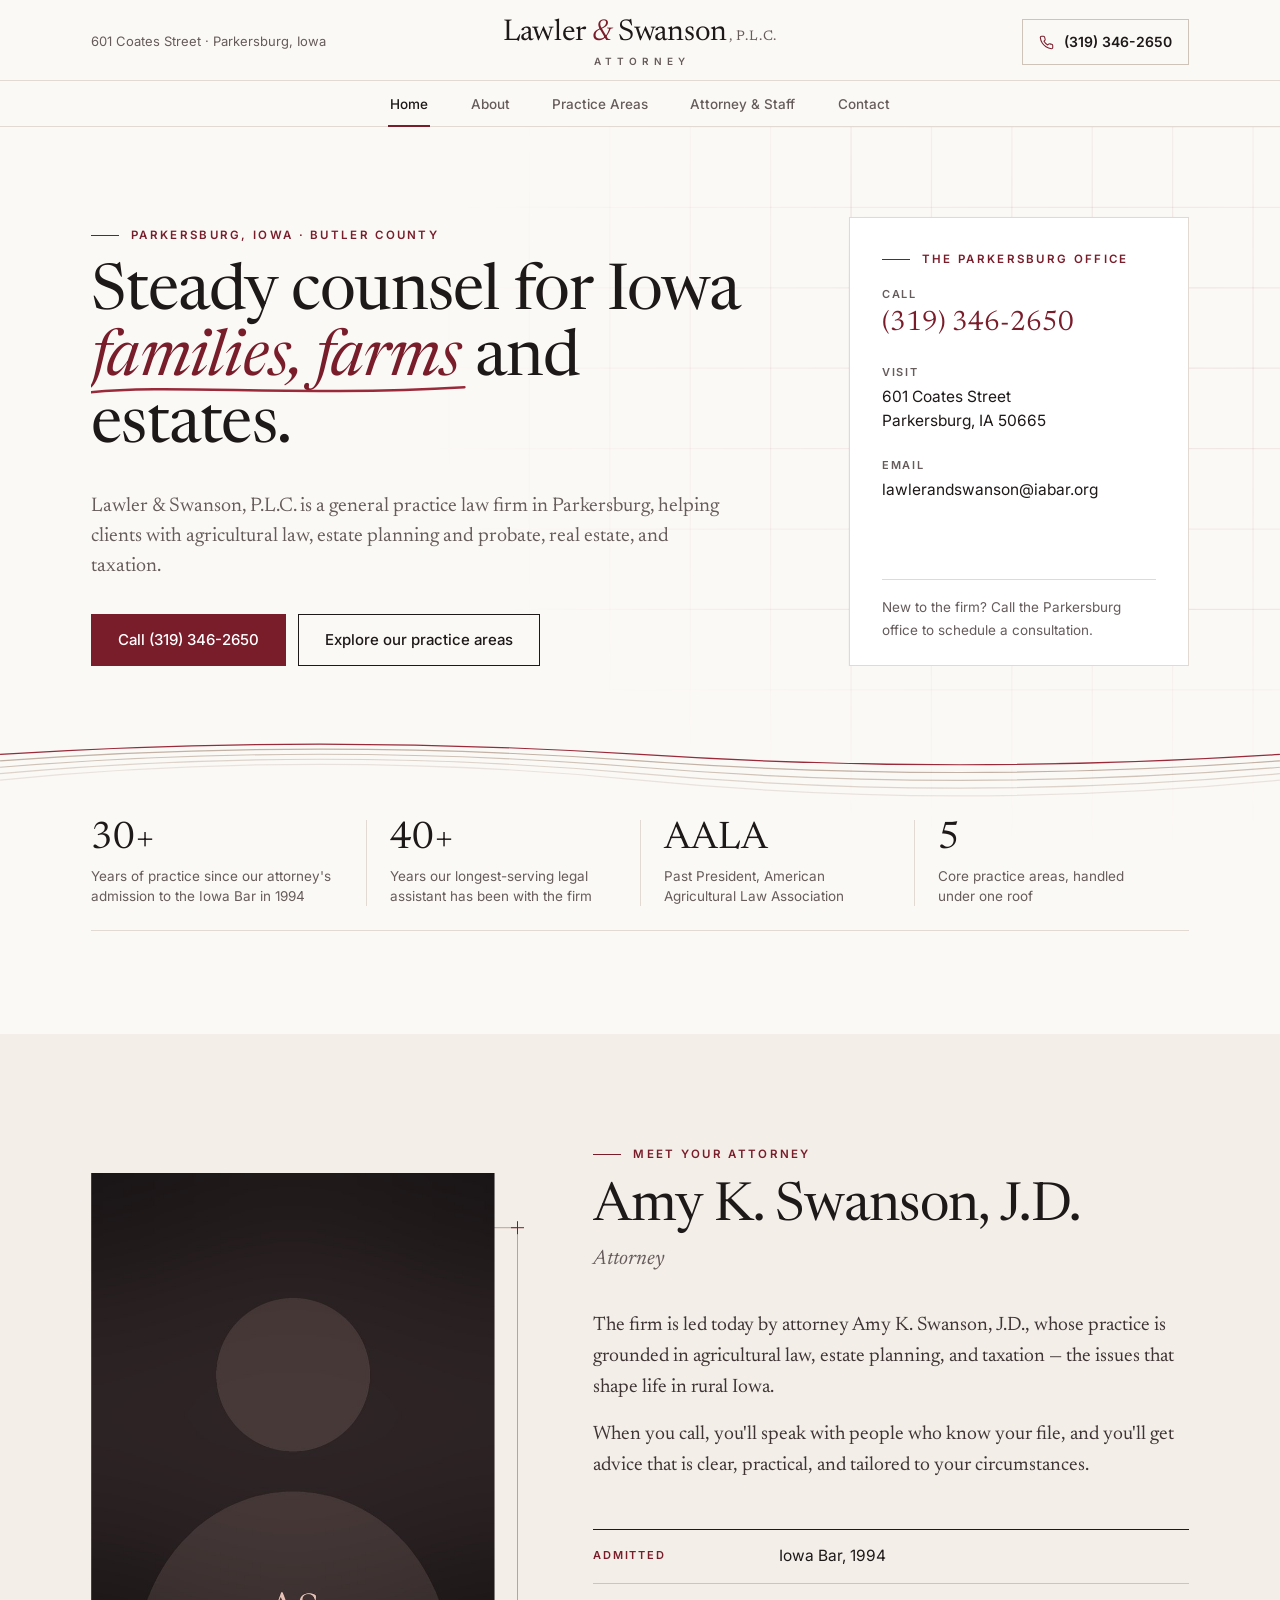
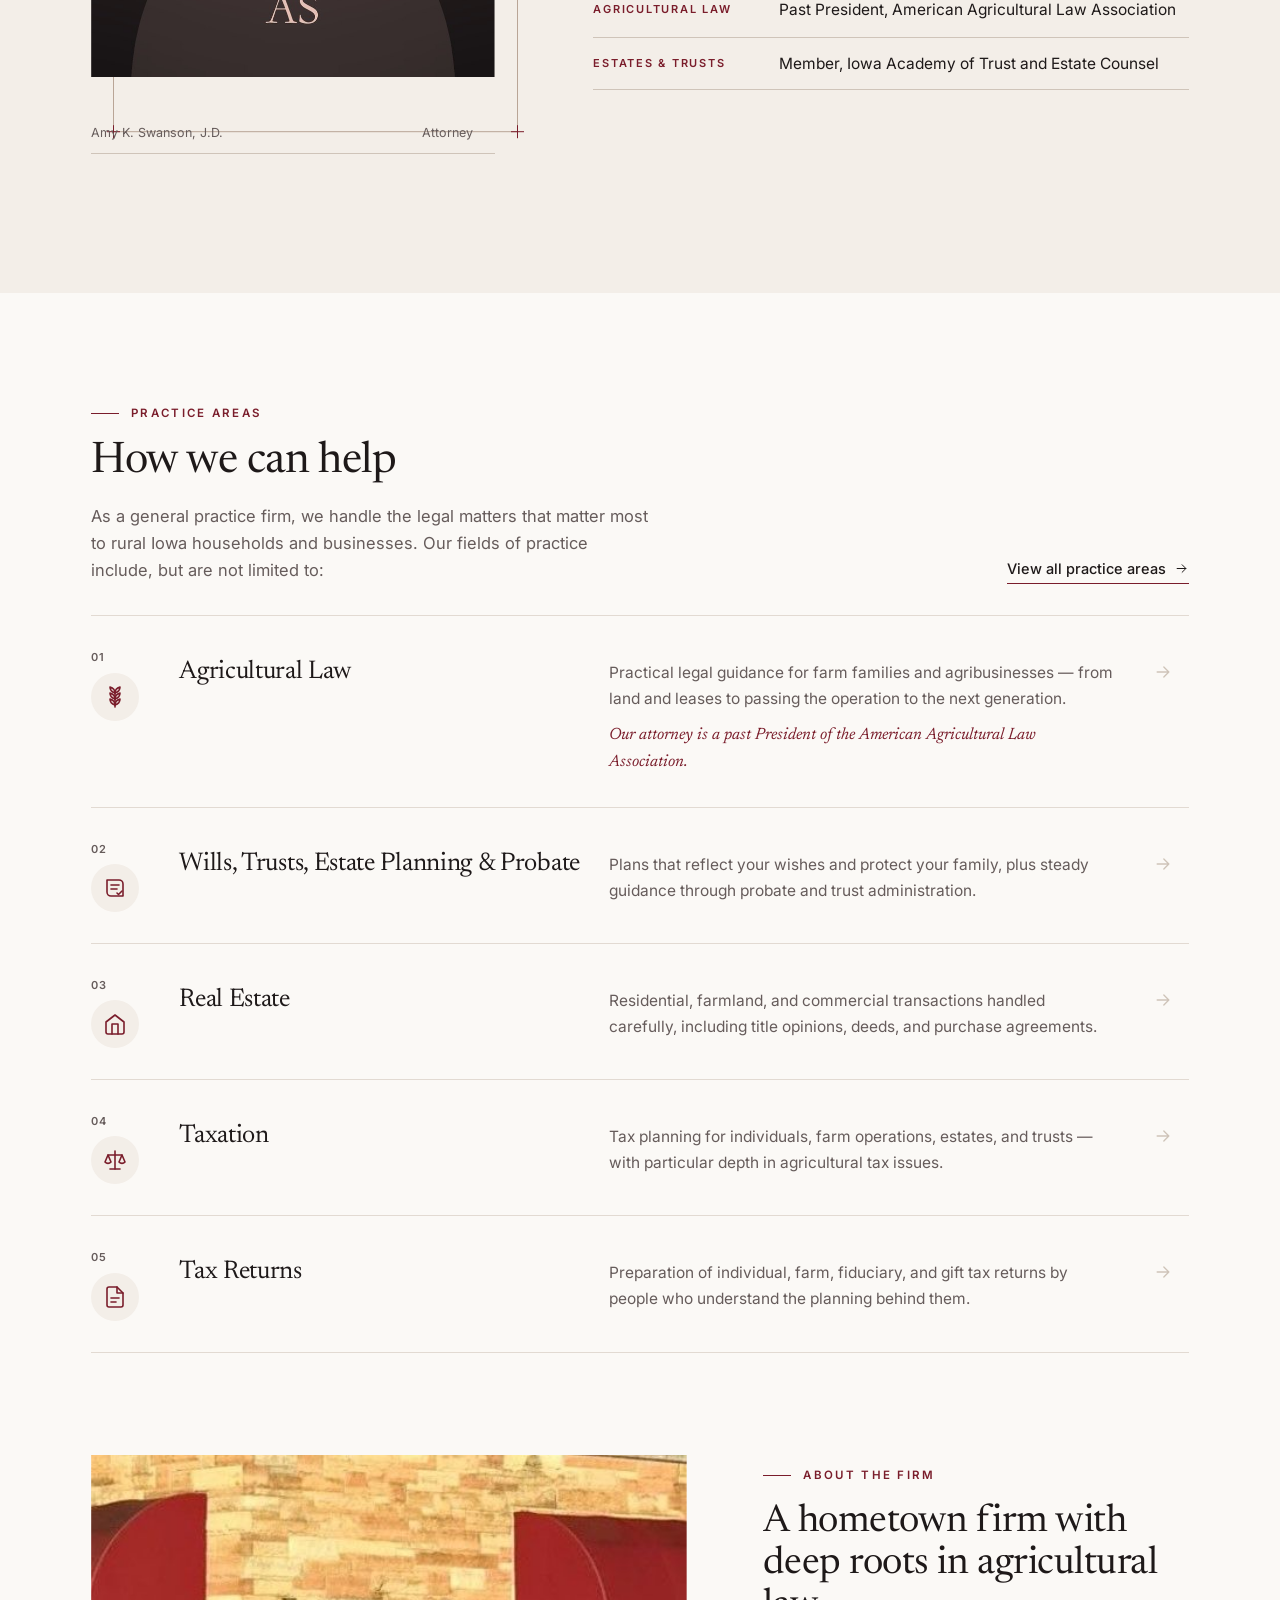
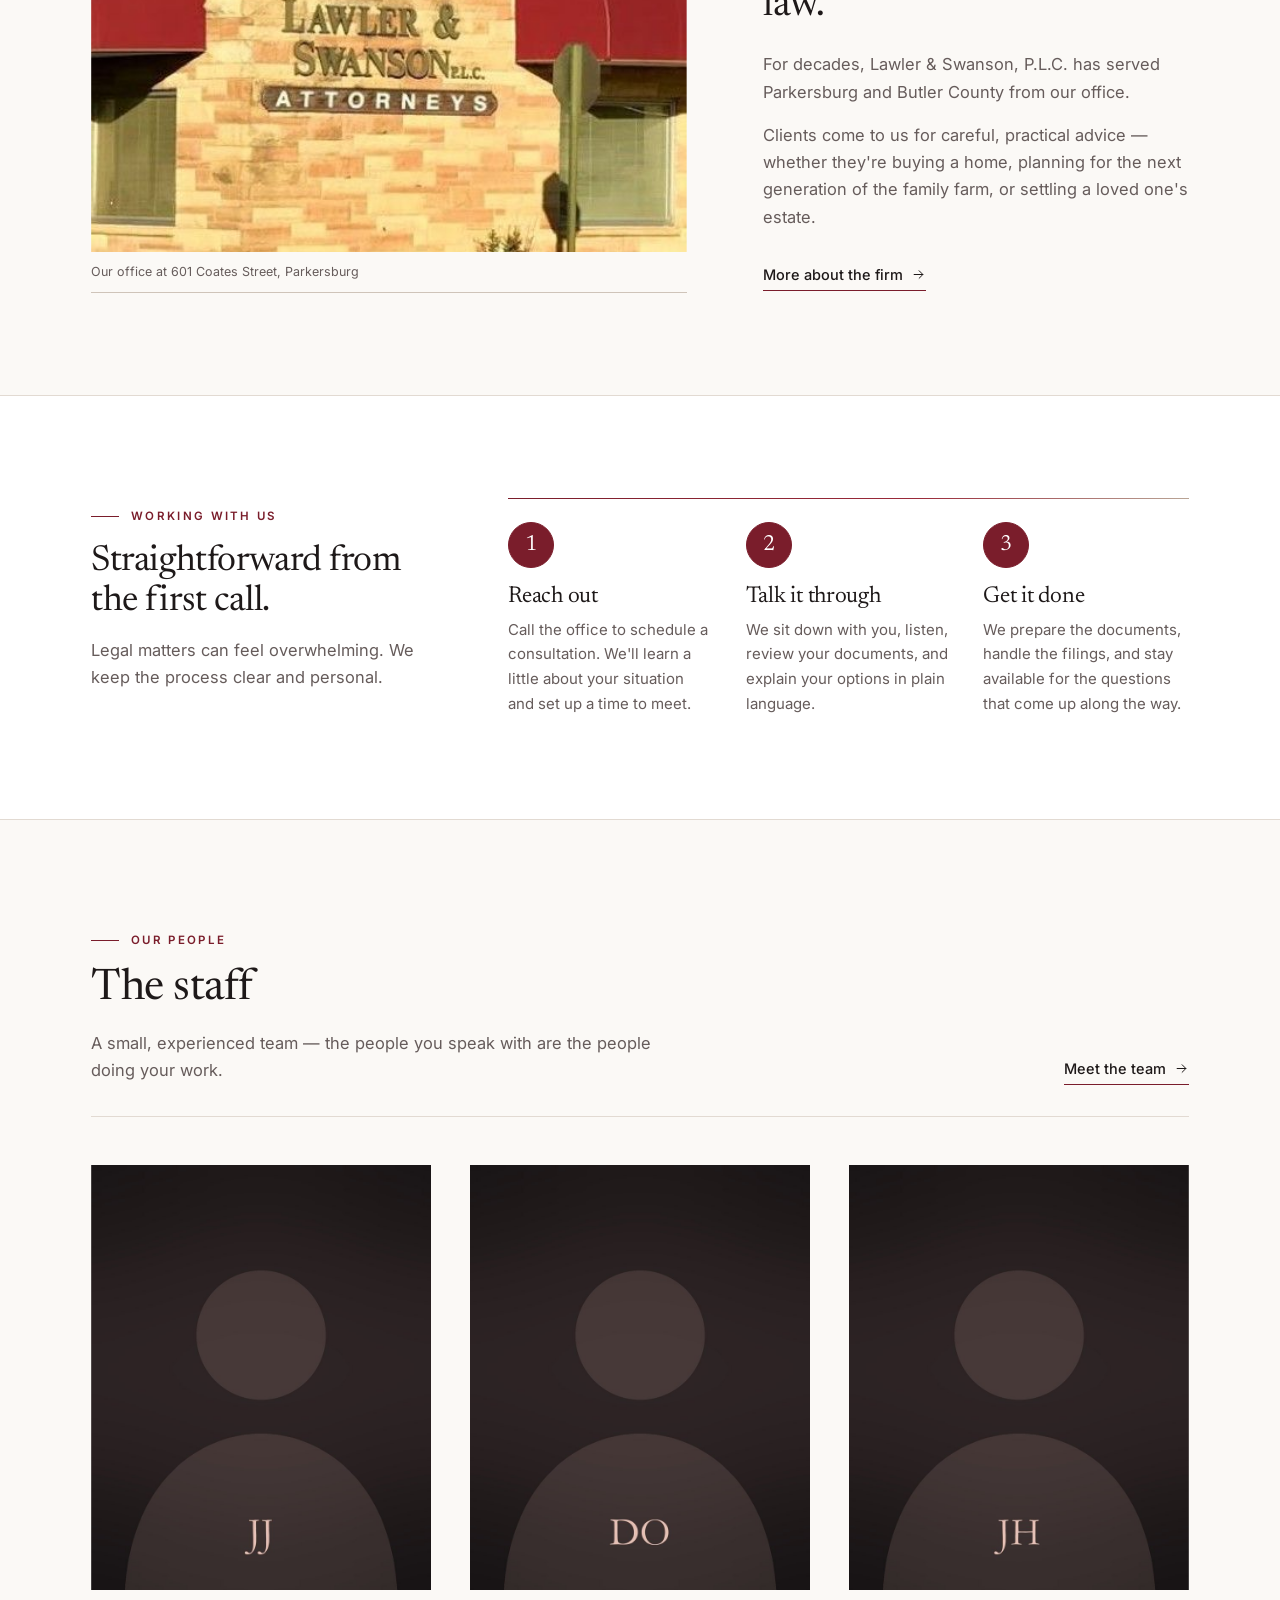
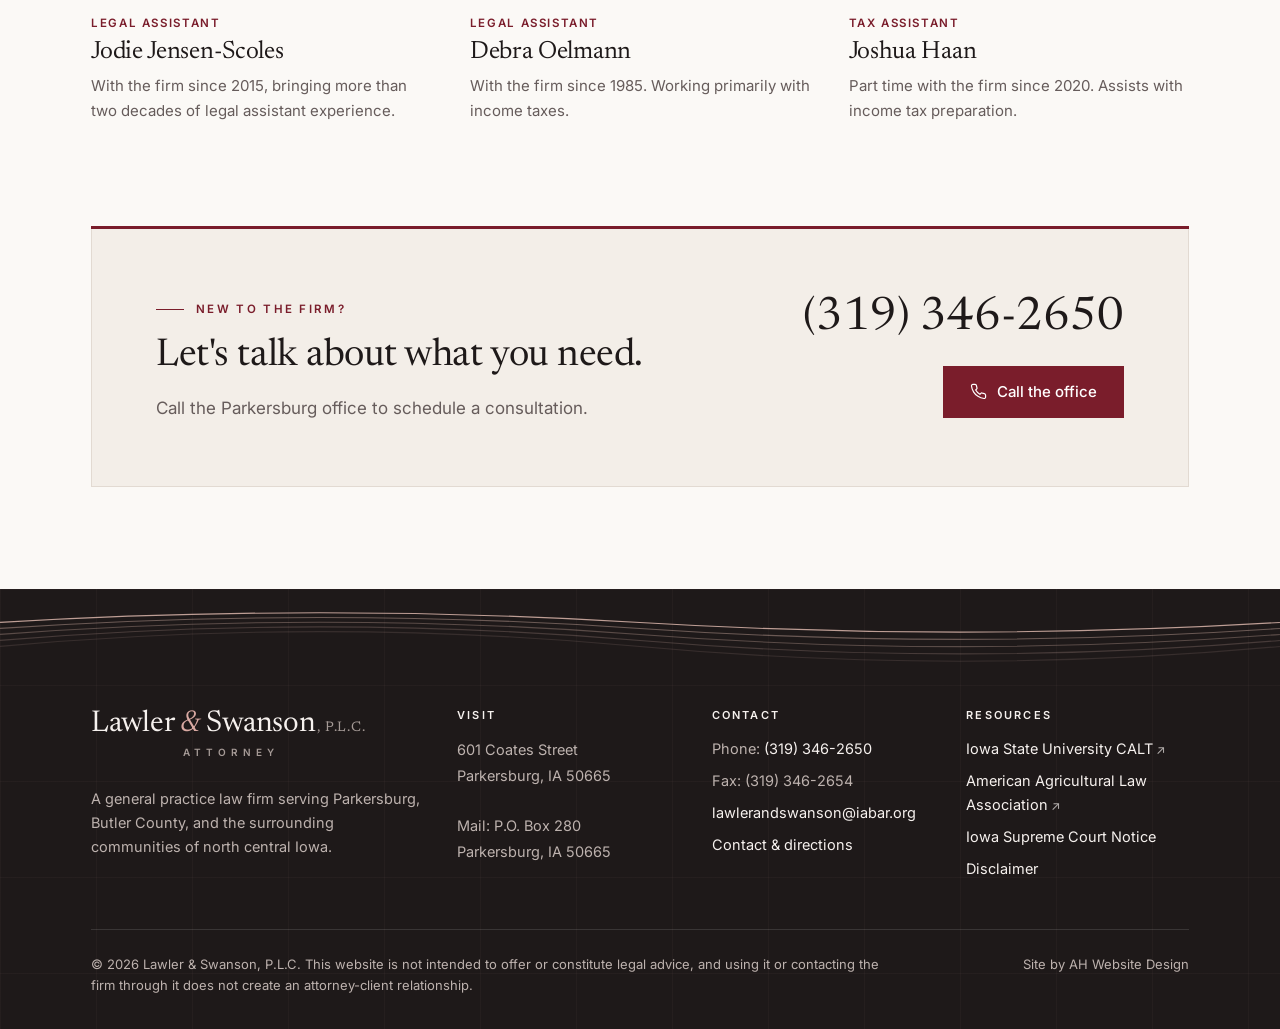
==== commit c86f036d: "Redesign the site in the "Counselor" style Rebuild every page in a light, editorial law-office desig" ====
--- a/index.html
+++ b/index.html
@@ -6,7 +6,7 @@
   <title>Lawler &amp; Swanson, P.L.C. | Attorney in Parkersburg, Iowa</title>
   <meta name="description" content="Lawler & Swanson, P.L.C. is a general practice law firm in Parkersburg, Iowa, serving Butler County with agricultural law, estate planning, probate, real estate, and taxation.">
   <meta name="author" content="AH Website Design">
-  <meta name="theme-color" content="#131011">
+  <meta name="theme-color" content="#fbf9f6">
   <link rel="canonical" href="https://www.lawlerandswanson.com/">
   <meta property="og:type" content="website">
   <meta property="og:title" content="Lawler &amp; Swanson, P.L.C. | Attorney in Parkersburg, Iowa">
@@ -17,10 +17,11 @@
   <meta property="og:locale" content="en_US">
   <meta name="google-site-verification" content="Yd37qzQ-VaOnq-edriFBCt0MkueYoJbyfkU5aFWOdSs">
   <link rel="icon" href="images/favicon.svg" type="image/svg+xml">
+  <script>(function(d){d.classList.add("js");setTimeout(function(){if(!d.classList.contains("js-ready"))d.classList.remove("js")},4000)})(document.documentElement)</script>
   <link rel="preconnect" href="https://fonts.googleapis.com">
   <link rel="preconnect" href="https://fonts.gstatic.com" crossorigin>
-  <link href="https://fonts.googleapis.com/css2?family=Cormorant+Garamond:ital,wght@0,500;0,600;0,700;1,500&amp;family=Source+Sans+3:wght@400;600;700&amp;display=swap" rel="stylesheet">
-  <link rel="stylesheet" href="css/style.css?v=7">
+  <link href="https://fonts.googleapis.com/css2?family=Newsreader:ital,opsz,wght@0,6..72,400;0,6..72,500;1,6..72,400&amp;family=Inter:wght@400;500;600&amp;display=swap" rel="stylesheet">
+  <link rel="stylesheet" href="css/style.css?v=12">
   <!-- Analytics: the old Universal Analytics tag (UA-138181092-1) stopped collecting data in 2023.
        To track visits, create a GA4 property and paste its gtag snippet here. -->
   <script type="application/ld+json">
@@ -46,252 +47,223 @@
   }
   </script>
 </head>
-<body>
+<body class="home">
   <a class="skip-link" href="#main">Skip to content</a>
 
-  <div class="utility">
+  <header class="mast">
+    <div class="wrap row">
+      <a class="loc" href="https://www.google.com/maps/search/?api=1&amp;query=Lawler+%26+Swanson+PLC,+601+Coates+St,+Parkersburg,+IA+50665" target="_blank" rel="noopener">601 Coates Street · Parkersburg, Iowa</a>
+      <a class="brand" href="index.html" aria-label="Lawler &amp; Swanson, P.L.C. — home"><b>Lawler <i>&amp;</i> Swanson<span class="plc">, P.L.C.</span></b><small>ATTORNEY</small></a>
+      <div class="tools">
+        <a class="call" href="tel:+13193462650" aria-label="Call (319) 346-2650"><svg viewBox="0 0 24 24" fill="none" stroke="currentColor" stroke-width="1.7" stroke-linecap="round" stroke-linejoin="round" aria-hidden="true"><path d="M22 16.9v3a2 2 0 0 1-2.2 2 19.8 19.8 0 0 1-8.6-3.1 19.5 19.5 0 0 1-6-6A19.8 19.8 0 0 1 2.1 4.2 2 2 0 0 1 4.1 2h3a2 2 0 0 1 2 1.7c.1 1 .4 1.9.7 2.8a2 2 0 0 1-.5 2.1L8 9.9a16 16 0 0 0 6 6l1.3-1.3a2 2 0 0 1 2.1-.4c.9.3 1.8.6 2.8.7a2 2 0 0 1 1.7 2z"/></svg><span>(319) 346-2650</span></a>
+        <button class="nav-toggle" type="button" aria-label="Menu" aria-expanded="false" aria-controls="site-nav"><span></span></button>
+      </div>
+    </div>
+    <nav id="site-nav" aria-label="Main"><div class="wrap"><ul>
+      <li><a href="index.html" aria-current="page"><span>Home</span></a></li><li><a href="about.html"><span>About</span></a></li><li><a href="practice-areas.html"><span>Practice Areas</span></a></li><li><a href="staff.html"><span>Attorney &amp; Staff</span></a></li><li><a href="contact.html"><span>Contact</span></a></li>
+    </ul></div></nav>
+    <span class="progress" aria-hidden="true"></span>
+  </header>
+
+  <main id="main">
+
+    <section class="hero">
+      <svg class="plat" viewBox="0 0 1200 640" preserveAspectRatio="xMidYMid slice" aria-hidden="true" focusable="false"></svg>
+      <div class="wrap">
+        <div class="grid">
+          <div>
+            <span class="kicker rise" style="--d:.05s">Parkersburg, Iowa · Butler County</span>
+            <h1 class="rise" style="--d:.15s">Steady counsel for Iowa <em>families, farms<svg class="ink-line" viewBox="0 0 200 10" preserveAspectRatio="none" aria-hidden="true" focusable="false"><path d="M2 7 C 45 2, 110 9.5, 198 4"/></svg></em> and estates.</h1>
+            <p class="lead rise" style="--d:.55s">Lawler &amp; Swanson, P.L.C. is a general practice law firm in Parkersburg, helping clients with agricultural law, estate planning and probate, real estate, and taxation.</p>
+            <div class="acts rise" style="--d:.7s">
+              <a class="btn solid" href="tel:+13193462650">Call (319) 346-2650</a>
+              <a class="btn" href="#practice">Explore our practice areas</a>
+            </div>
+          </div>
+          <aside class="visit" aria-label="Contact the office">
+            <span class="kicker">The Parkersburg Office</span>
+            <dl>
+              <dt>Call</dt><dd><a class="phone" href="tel:+13193462650">(319) 346-2650</a></dd>
+              <dt>Visit</dt><dd>601 Coates Street<br>Parkersburg, IA 50665</dd>
+              <dt>Email</dt><dd><a href="mailto:lawlerandswanson@iabar.org">lawlerandswanson@iabar.org</a></dd>
+            </dl>
+            <p>New to the firm? Call the Parkersburg office to schedule a consultation.</p>
+          </aside>
+        </div>
+      </div>
+  <svg class="furrows draw-in" viewBox="0 0 1200 140" preserveAspectRatio="none" aria-hidden="true" focusable="false">
+    <path pathLength="1" style="--i:0" d="M0 36 C 200 6, 400 6, 600 36 S 1000 66, 1200 36"/>
+    <path pathLength="1" style="--i:1;opacity:.85" d="M0 50 C 200 16, 400 16, 600 50 S 1000 84, 1200 50"/>
+    <path pathLength="1" style="--i:2;opacity:.65" d="M0 64 C 200 26, 400 26, 600 64 S 1000 102, 1200 64"/>
+    <path pathLength="1" style="--i:3;opacity:.45" d="M0 78 C 200 36, 400 36, 600 78 S 1000 120, 1200 78"/>
+    <path pathLength="1" style="--i:4;opacity:.28" d="M0 92 C 200 46, 400 46, 600 92 S 1000 138, 1200 92"/>
+  </svg>
+      <div class="wrap">
+        <div class="facts" aria-label="About the firm at a glance" data-stagger="0.12" data-stagger-rules>
+          <div><b data-count="30" data-suffix="+">30+</b><span>Years of practice since our attorney's admission to the Iowa Bar in 1994</span></div>
+          <div><b data-count="40" data-suffix="+">40+</b><span>Years our longest-serving legal assistant has been with the firm</span></div>
+          <div><b>AALA</b><span>Past President, American Agricultural Law Association</span></div>
+          <div><b data-count="5">5</b><span>Core practice areas, handled under one roof</span></div>
+        </div>
+      </div>
+    </section>
+
+    <section class="sec profile">
+      <div class="wrap">
+        <figure class="portrait watch">
+          <div class="pic">
+            <span class="bounds" aria-hidden="true"><span class="e e1"></span><span class="e e2"></span><span class="e e3"></span><span class="e e4"></span><span class="m m1"></span><span class="m m2"></span><span class="m m3"></span><span class="m m4"></span></span>
+            <div class="frame"><img src="images/staff-amy-swanson.jpg" alt="Amy K. Swanson, J.D., attorney" width="800" height="1000" loading="lazy" decoding="async"></div>
+          </div>
+          <figcaption><span>Amy K. Swanson, J.D.</span><span>Attorney</span></figcaption>
+        </figure>
+        <div>
+          <div class="reveal">
+            <span class="kicker">Meet Your Attorney</span>
+            <h2>Amy K. Swanson, J.D.</h2>
+          </div>
+          <p class="role reveal" style="--d:.1s">Attorney</p>
+          <p class="bio reveal" style="--d:.15s">The firm is led today by attorney Amy K. Swanson, J.D., whose practice is grounded in agricultural law, estate planning, and taxation &mdash; the issues that shape life in rural Iowa.</p>
+          <p class="bio reveal" style="--d:.25s">When you call, you'll speak with people who know your file, and you'll get advice that is clear, practical, and tailored to your circumstances.</p>
+          <ul class="creds-list" data-stagger="0.15" data-stagger-rules>
+            <li><b>Admitted</b><span>Iowa Bar, 1994</span></li>
+            <li><b>Agricultural law</b><span>Past President, American Agricultural Law Association</span></li>
+            <li><b>Estates &amp; trusts</b><span>Member, Iowa Academy of Trust and Estate Counsel</span></li>
+          </ul>
+          <div class="acts reveal">
+            <a class="btn" href="staff.html">Read Amy's full profile</a>
+            <a class="more" href="tel:+13193462650">Call (319) 346-2650</a>
+          </div>
+        </div>
+      </div>
+    </section>
+
+    <section class="sec" id="practice">
+      <div class="wrap">
+        <div class="sec-head reveal">
+          <div><span class="kicker">Practice Areas</span><h2>How we can help</h2>
+          <p>As a general practice firm, we handle the legal matters that matter most to rural Iowa households and businesses. Our fields of practice include, but are not limited to:</p></div>
+          <a class="more" href="practice-areas.html">View all practice areas <svg viewBox="0 0 24 24" fill="none" stroke="currentColor" stroke-width="1.6" stroke-linecap="round" stroke-linejoin="round" aria-hidden="true"><path d="M5 12h14M13 6l6 6-6 6"/></svg></a>
+        </div>
+        <ul class="plist" data-stagger="0.1">
+          <li><a href="practice-areas.html#agricultural-law"><span><span class="n">01</span><span class="ic"><svg viewBox="0 0 24 24" fill="none" stroke="currentColor" stroke-width="1.6" stroke-linecap="round" stroke-linejoin="round" aria-hidden="true"><path class="draw" pathLength="1" d="M12 22V8"/><path class="leaf r" style="--d:.53s" d="M12 8c0-3 2-5 5-6 0 3-2 5-5 6z"/><path class="leaf l" style="--d:.6s" d="M12 8c0-3-2-5-5-6 0 3 2 5 5 6z"/><path class="leaf r" style="--d:.34s" d="M12 14c0-3 2-5 5-6 0 3-2 5-5 6z"/><path class="leaf l" style="--d:.41s" d="M12 14c0-3-2-5-5-6 0 3 2 5 5 6z"/><path class="leaf r" style="--d:.15s" d="M12 20c0-3 2-5 5-6 0 3-2 5-5 6z"/><path class="leaf l" style="--d:.22s" d="M12 20c0-3-2-5-5-6 0 3 2 5 5 6z"/></svg></span></span><h3>Agricultural Law</h3><p>Practical legal guidance for farm families and agribusinesses — from land and leases to passing the operation to the next generation.<span class="note">Our attorney is a past President of the American Agricultural Law Association.</span></p><span class="arr" aria-hidden="true"><svg viewBox="0 0 24 24" fill="none" stroke="currentColor" stroke-width="1.6" stroke-linecap="round" stroke-linejoin="round" aria-hidden="true"><path d="M5 12h14M13 6l6 6-6 6"/></svg></span></a></li>
+          <li><a href="practice-areas.html#estate-planning"><span><span class="n">02</span><span class="ic"><svg viewBox="0 0 24 24" fill="none" stroke="currentColor" stroke-width="1.6" stroke-linecap="round" stroke-linejoin="round" aria-hidden="true"><path d="M4 4h12a4 4 0 0 1 4 4v12H8a4 4 0 0 1-4-4z"/><path class="draw" pathLength="1" d="M8 9h8"/><path class="draw" pathLength="1" style="--d:.18s" d="M8 13h6"/><path class="draw" pathLength="1" style="--d:.45s" d="m14 17 1.5 1.5L19 15"/></svg></span></span><h3>Wills, Trusts, Estate Planning &amp; Probate</h3><p>Plans that reflect your wishes and protect your family, plus steady guidance through probate and trust administration.</p><span class="arr" aria-hidden="true"><svg viewBox="0 0 24 24" fill="none" stroke="currentColor" stroke-width="1.6" stroke-linecap="round" stroke-linejoin="round" aria-hidden="true"><path d="M5 12h14M13 6l6 6-6 6"/></svg></span></a></li>
+          <li><a href="practice-areas.html#real-estate"><span><span class="n">03</span><span class="ic"><svg viewBox="0 0 24 24" fill="none" stroke="currentColor" stroke-width="1.6" stroke-linecap="round" stroke-linejoin="round" aria-hidden="true"><path class="draw" pathLength="1" d="m3 10 9-7 9 7v10a2 2 0 0 1-2 2H5a2 2 0 0 1-2-2z"/><path class="draw" pathLength="1" style="--d:.5s" d="M9 22V12h6v10"/></svg></span></span><h3>Real Estate</h3><p>Residential, farmland, and commercial transactions handled carefully, including title opinions, deeds, and purchase agreements.</p><span class="arr" aria-hidden="true"><svg viewBox="0 0 24 24" fill="none" stroke="currentColor" stroke-width="1.6" stroke-linecap="round" stroke-linejoin="round" aria-hidden="true"><path d="M5 12h14M13 6l6 6-6 6"/></svg></span></a></li>
+          <li><a href="practice-areas.html#taxation"><span><span class="n">04</span><span class="ic"><svg viewBox="0 0 24 24" fill="none" stroke="currentColor" stroke-width="1.6" stroke-linecap="round" stroke-linejoin="round" aria-hidden="true"><path d="M12 3v18"/><path d="M7 21h10"/><g class="beam"><path d="M5 7h14"/><path d="m5 7-3 7a4 4 0 0 0 6 0z"/><path d="m19 7-3 7a4 4 0 0 0 6 0z"/></g></svg></span></span><h3>Taxation</h3><p>Tax planning for individuals, farm operations, estates, and trusts — with particular depth in agricultural tax issues.</p><span class="arr" aria-hidden="true"><svg viewBox="0 0 24 24" fill="none" stroke="currentColor" stroke-width="1.6" stroke-linecap="round" stroke-linejoin="round" aria-hidden="true"><path d="M5 12h14M13 6l6 6-6 6"/></svg></span></a></li>
+          <li><a href="practice-areas.html#tax-returns"><span><span class="n">05</span><span class="ic"><svg viewBox="0 0 24 24" fill="none" stroke="currentColor" stroke-width="1.6" stroke-linecap="round" stroke-linejoin="round" aria-hidden="true"><path d="M14 2H6a2 2 0 0 0-2 2v16a2 2 0 0 0 2 2h12a2 2 0 0 0 2-2V8z"/><path class="fold" d="M14 2v6h6"/><path class="draw" pathLength="1" style="--d:.2s" d="M8 13h8"/><path class="draw" pathLength="1" style="--d:.4s" d="M8 17h5"/></svg></span></span><h3>Tax Returns</h3><p>Preparation of individual, farm, fiduciary, and gift tax returns by people who understand the planning behind them.</p><span class="arr" aria-hidden="true"><svg viewBox="0 0 24 24" fill="none" stroke="currentColor" stroke-width="1.6" stroke-linecap="round" stroke-linejoin="round" aria-hidden="true"><path d="M5 12h14M13 6l6 6-6 6"/></svg></span></a></li>
+        </ul>
+      </div>
+    </section>
+
+    <section class="sec" style="padding-top:0">
+      <div class="wrap split">
+        <figure class="photo watch">
+          <div class="frame"><img src="images/office-front.jpg" alt="The Lawler &amp; Swanson, P.L.C. office in Parkersburg, with its sandstone front and red awnings" width="510" height="373" loading="lazy" decoding="async"></div>
+          <figcaption>Our office at 601 Coates Street, Parkersburg</figcaption>
+        </figure>
+        <div class="reveal" style="--d:.15s">
+          <span class="kicker">About the Firm</span>
+          <h2>A hometown firm with deep roots in agricultural law.</h2>
+          <p>For decades, Lawler &amp; Swanson, P.L.C. has served Parkersburg and Butler County from our office.</p>
+          <p>Clients come to us for careful, practical advice &mdash; whether they're buying a home, planning for the next generation of the family farm, or settling a loved one's estate.</p>
+          <a class="more" href="about.html">More about the firm <svg viewBox="0 0 24 24" fill="none" stroke="currentColor" stroke-width="1.6" stroke-linecap="round" stroke-linejoin="round" aria-hidden="true"><path d="M5 12h14M13 6l6 6-6 6"/></svg></a>
+        </div>
+      </div>
+    </section>
+
+    <section class="sec work">
+      <div class="wrap">
+        <div class="reveal">
+          <span class="kicker">Working With Us</span>
+          <h2>Straightforward from the first call.</h2>
+          <p class="intro">Legal matters can feel overwhelming. We keep the process clear and personal.</p>
+        </div>
+        <div class="steps watch">
+          <span class="track" aria-hidden="true"><i></i></span>
+          <div class="step"><b>1</b><h3>Reach out</h3><p>Call the office to schedule a consultation. We'll learn a little about your situation and set up a time to meet.</p></div>
+          <div class="step"><b>2</b><h3>Talk it through</h3><p>We sit down with you, listen, review your documents, and explain your options in plain language.</p></div>
+          <div class="step"><b>3</b><h3>Get it done</h3><p>We prepare the documents, handle the filings, and stay available for the questions that come up along the way.</p></div>
+        </div>
+      </div>
+    </section>
+
+    <section class="sec">
+      <div class="wrap">
+        <div class="sec-head reveal">
+          <div><span class="kicker">Our People</span><h2>The staff</h2>
+          <p>A small, experienced team &mdash; the people you speak with are the people doing your work.</p></div>
+          <a class="more" href="staff.html">Meet the team <svg viewBox="0 0 24 24" fill="none" stroke="currentColor" stroke-width="1.6" stroke-linecap="round" stroke-linejoin="round" aria-hidden="true"><path d="M5 12h14M13 6l6 6-6 6"/></svg></a>
+        </div>
+        <div class="team" data-stagger="0.18">
+          <article><div class="shot"><img src="images/staff-jodie-jensen-scoles.jpg" alt="Jodie Jensen-Scoles, legal assistant" width="800" height="1000" loading="lazy" decoding="async"></div><div class="cap"><div class="r">Legal Assistant</div><h3>Jodie Jensen-Scoles</h3><p>With the firm since 2015, bringing more than two decades of legal assistant experience.</p></div></article>
+          <article><div class="shot"><img src="images/staff-debra-oelmann.jpg" alt="Debra Oelmann, legal assistant" width="800" height="1000" loading="lazy" decoding="async"></div><div class="cap"><div class="r">Legal Assistant</div><h3>Debra Oelmann</h3><p>With the firm since 1985. Working primarily with income taxes.</p></div></article>
+          <article><div class="shot"><img src="images/staff-joshua-haan.jpg" alt="Joshua Haan, tax assistant" width="800" height="1000" loading="lazy" decoding="async"></div><div class="cap"><div class="r">Tax Assistant</div><h3>Joshua Haan</h3><p>Part time with the firm since 2020. Assists with income tax preparation.</p></div></article>
+        </div>
+      </div>
+    </section>
+
+    <section class="close">
+      <div class="wrap">
+        <div class="panel watch">
+          <div>
+            <span class="kicker">New to the firm?</span>
+            <h2>Let's talk about what you need.</h2>
+            <p>Call the Parkersburg office to schedule a consultation.</p>
+          </div>
+          <div class="right">
+            <a class="num" href="tel:+13193462650">(319) 346-2650</a>
+            <a class="btn solid" href="tel:+13193462650"><svg viewBox="0 0 24 24" fill="none" stroke="currentColor" stroke-width="1.7" stroke-linecap="round" stroke-linejoin="round" aria-hidden="true"><path d="M22 16.9v3a2 2 0 0 1-2.2 2 19.8 19.8 0 0 1-8.6-3.1 19.5 19.5 0 0 1-6-6A19.8 19.8 0 0 1 2.1 4.2 2 2 0 0 1 4.1 2h3a2 2 0 0 1 2 1.7c.1 1 .4 1.9.7 2.8a2 2 0 0 1-.5 2.1L8 9.9a16 16 0 0 0 6 6l1.3-1.3a2 2 0 0 1 2.1-.4c.9.3 1.8.6 2.8.7a2 2 0 0 1 1.7 2z"/></svg>Call the office</a>
+          </div>
+        </div>
+      </div>
+    </section>
+  </main>
+
+  <footer class="site-footer">
+  <svg class="furrows draw-in" viewBox="0 0 1200 140" preserveAspectRatio="none" aria-hidden="true" focusable="false">
+    <path pathLength="1" style="--i:0" d="M0 36 C 200 6, 400 6, 600 36 S 1000 66, 1200 36"/>
+    <path pathLength="1" style="--i:1;opacity:.85" d="M0 50 C 200 16, 400 16, 600 50 S 1000 84, 1200 50"/>
+    <path pathLength="1" style="--i:2;opacity:.65" d="M0 64 C 200 26, 400 26, 600 64 S 1000 102, 1200 64"/>
+    <path pathLength="1" style="--i:3;opacity:.45" d="M0 78 C 200 36, 400 36, 600 78 S 1000 120, 1200 78"/>
+    <path pathLength="1" style="--i:4;opacity:.28" d="M0 92 C 200 46, 400 46, 600 92 S 1000 138, 1200 92"/>
+  </svg>
     <div class="wrap">
-      <div class="utility-group">
-        <a href="tel:+13193462650"><svg viewBox="0 0 24 24" fill="none" stroke="currentColor" stroke-width="1.6" stroke-linecap="round" stroke-linejoin="round" aria-hidden="true"><path d="M22 16.9v3a2 2 0 0 1-2.2 2 19.8 19.8 0 0 1-8.6-3.1 19.5 19.5 0 0 1-6-6A19.8 19.8 0 0 1 2.1 4.2 2 2 0 0 1 4.1 2h3a2 2 0 0 1 2 1.7c.1 1 .4 1.9.7 2.8a2 2 0 0 1-.5 2.1L8 9.9a16 16 0 0 0 6 6l1.3-1.3a2 2 0 0 1 2.1-.4c.9.3 1.8.6 2.8.7a2 2 0 0 1 1.7 2z"/></svg>(319) 346-2650</a>
-        <a class="hide-sm" href="mailto:lawlerandswanson@iabar.org"><svg viewBox="0 0 24 24" fill="none" stroke="currentColor" stroke-width="1.6" stroke-linecap="round" stroke-linejoin="round" aria-hidden="true"><rect x="2" y="4" width="20" height="16" rx="2"/><path d="m22 6-10 7L2 6"/></svg>lawlerandswanson@iabar.org</a>
-      </div>
-      <div class="utility-group right">
-        <a href="https://www.google.com/maps/search/?api=1&amp;query=Lawler+%26+Swanson+PLC,+601+Coates+St,+Parkersburg,+IA+50665" target="_blank" rel="noopener"><svg viewBox="0 0 24 24" fill="none" stroke="currentColor" stroke-width="1.6" stroke-linecap="round" stroke-linejoin="round" aria-hidden="true"><path d="M20 10c0 6-8 12-8 12s-8-6-8-12a8 8 0 0 1 16 0z"/><circle cx="12" cy="10" r="3"/></svg><span class="addr">601 Coates Street<span class="addr-more">, Parkersburg, Iowa</span></span></a>
-      </div>
-    </div>
-  </div>
-
-  <header class="site-header">
-    <div class="wrap">
-      <a class="brand" href="index.html" aria-label="Lawler &amp; Swanson, P.L.C. — home">
-        <span class="brand-name">Lawler <span class="amp">&amp;</span> Swanson<small>P.L.C.</small></span>
-        <span class="brand-tag">ATTORNEY</span>
-      </a>
-      <button class="nav-toggle" type="button" aria-label="Menu" aria-expanded="false" aria-controls="site-nav"><span></span></button>
-      <nav class="nav" id="site-nav" aria-label="Main">
-        <ul>
-          <li><a class="nav-link" href="index.html" aria-current="page">Home</a></li>
-          <li><a class="nav-link" href="about.html">About</a></li>
-          <li><a class="nav-link" href="practice-areas.html">Practice Areas</a></li>
-          <li><a class="nav-link" href="staff.html">Attorney &amp; Staff</a></li>
-          <li><a class="nav-link" href="contact.html">Contact</a></li>
-        </ul>
-        <a class="btn" href="tel:+13193462650"><svg viewBox="0 0 24 24" fill="none" stroke="currentColor" stroke-width="1.6" stroke-linecap="round" stroke-linejoin="round" aria-hidden="true"><path d="M22 16.9v3a2 2 0 0 1-2.2 2 19.8 19.8 0 0 1-8.6-3.1 19.5 19.5 0 0 1-6-6A19.8 19.8 0 0 1 2.1 4.2 2 2 0 0 1 4.1 2h3a2 2 0 0 1 2 1.7c.1 1 .4 1.9.7 2.8a2 2 0 0 1-.5 2.1L8 9.9a16 16 0 0 0 6 6l1.3-1.3a2 2 0 0 1 2.1-.4c.9.3 1.8.6 2.8.7a2 2 0 0 1 1.7 2z"/></svg><span class="call-txt">Call</span><span class="num-txt">&nbsp;(319) 346-2650</span></a>
-      </nav>
-    </div>
-  </header>
-
-  <main id="main">
-
-    <section class="hero">
-      <!-- Survey grid: one-mile sections, township lines every six miles, standard section numbering -->
-      <svg class="plat" viewBox="0 0 1200 600" preserveAspectRatio="xMidYMid slice" aria-hidden="true" focusable="false"><line pathLength="1" x1="0" y1="0" x2="1200" y2="0" style="--d:0.00s"/><line pathLength="1" x1="0" y1="60" x2="1200" y2="60" style="--d:0.06s"/><line pathLength="1" x1="0" y1="120" x2="1200" y2="120" style="--d:0.12s"/><line pathLength="1" x1="0" y1="180" x2="1200" y2="180" style="--d:0.18s"/><line pathLength="1" x1="0" y1="240" x2="1200" y2="240" style="--d:0.24s"/><line pathLength="1" x1="0" y1="300" x2="1200" y2="300" style="--d:0.30s"/><line class="twp" pathLength="1" x1="0" y1="360" x2="1200" y2="360" style="--d:0.36s"/><line pathLength="1" x1="0" y1="420" x2="1200" y2="420" style="--d:0.42s"/><line pathLength="1" x1="0" y1="480" x2="1200" y2="480" style="--d:0.48s"/><line pathLength="1" x1="0" y1="540" x2="1200" y2="540" style="--d:0.54s"/><line pathLength="1" x1="0" y1="600" x2="1200" y2="600" style="--d:0.60s"/><line pathLength="1" x1="0" y1="0" x2="0" y2="600" style="--d:0.20s"/><line pathLength="1" x1="60" y1="0" x2="60" y2="600" style="--d:0.23s"/><line pathLength="1" x1="120" y1="0" x2="120" y2="600" style="--d:0.26s"/><line pathLength="1" x1="180" y1="0" x2="180" y2="600" style="--d:0.29s"/><line pathLength="1" x1="240" y1="0" x2="240" y2="600" style="--d:0.32s"/><line pathLength="1" x1="300" y1="0" x2="300" y2="600" style="--d:0.35s"/><line class="twp" pathLength="1" x1="360" y1="0" x2="360" y2="600" style="--d:0.38s"/><line pathLength="1" x1="420" y1="0" x2="420" y2="600" style="--d:0.41s"/><line pathLength="1" x1="480" y1="0" x2="480" y2="600" style="--d:0.44s"/><line pathLength="1" x1="540" y1="0" x2="540" y2="600" style="--d:0.47s"/><line pathLength="1" x1="600" y1="0" x2="600" y2="600" style="--d:0.50s"/><line pathLength="1" x1="660" y1="0" x2="660" y2="600" style="--d:0.53s"/><line class="twp" pathLength="1" x1="720" y1="0" x2="720" y2="600" style="--d:0.56s"/><line pathLength="1" x1="780" y1="0" x2="780" y2="600" style="--d:0.59s"/><line pathLength="1" x1="840" y1="0" x2="840" y2="600" style="--d:0.62s"/><line pathLength="1" x1="900" y1="0" x2="900" y2="600" style="--d:0.65s"/><line pathLength="1" x1="960" y1="0" x2="960" y2="600" style="--d:0.68s"/><line pathLength="1" x1="1020" y1="0" x2="1020" y2="600" style="--d:0.71s"/><line class="twp" pathLength="1" x1="1080" y1="0" x2="1080" y2="600" style="--d:0.74s"/><line pathLength="1" x1="1140" y1="0" x2="1140" y2="600" style="--d:0.77s"/><line pathLength="1" x1="1200" y1="0" x2="1200" y2="600" style="--d:0.80s"/><text x="365" y="13">6</text><text x="425" y="13">5</text><text x="485" y="13">4</text><text x="545" y="13">3</text><text x="605" y="13">2</text><text x="665" y="13">1</text><text x="365" y="73">7</text><text x="425" y="73">8</text><text x="485" y="73">9</text><text x="545" y="73">10</text><text x="605" y="73">11</text><text x="665" y="73">12</text><text x="365" y="133">18</text><text x="425" y="133">17</text><text x="485" y="133">16</text><text x="545" y="133">15</text><text x="605" y="133">14</text><text x="665" y="133">13</text><text x="365" y="193">19</text><text x="425" y="193">20</text><text x="485" y="193">21</text><text x="545" y="193">22</text><text x="605" y="193">23</text><text x="665" y="193">24</text><text x="365" y="253">30</text><text x="425" y="253">29</text><text x="485" y="253">28</text><text x="545" y="253">27</text><text x="605" y="253">26</text><text x="665" y="253">25</text><text x="365" y="313">31</text><text x="425" y="313">32</text><text x="485" y="313">33</text><text x="545" y="313">34</text><text x="605" y="313">35</text><text x="665" y="313">36</text></svg>
-      <div class="wrap">
-        <div>
-          <span class="eyebrow light rise rise-1">Parkersburg, Iowa &middot; Butler County</span>
-          <h1 class="rise rise-2">Steady counsel for Iowa <em>families, farms<svg class="ink-line" viewBox="0 0 200 10" preserveAspectRatio="none" aria-hidden="true" focusable="false"><path pathLength="1" d="M2 7 C 45 2, 110 9.5, 198 4"/></svg></em> and estates.</h1>
-          <p class="lead rise rise-3">Lawler &amp; Swanson, P.L.C. is a general practice law firm in Parkersburg, helping clients with agricultural law, estate planning and probate, real estate, and taxation.</p>
-          <div class="hero-actions rise rise-4">
-            <a class="btn" href="tel:+13193462650"><svg viewBox="0 0 24 24" fill="none" stroke="currentColor" stroke-width="1.6" stroke-linecap="round" stroke-linejoin="round" aria-hidden="true"><path d="M22 16.9v3a2 2 0 0 1-2.2 2 19.8 19.8 0 0 1-8.6-3.1 19.5 19.5 0 0 1-6-6A19.8 19.8 0 0 1 2.1 4.2 2 2 0 0 1 4.1 2h3a2 2 0 0 1 2 1.7c.1 1 .4 1.9.7 2.8a2 2 0 0 1-.5 2.1L8 9.9a16 16 0 0 0 6 6l1.3-1.3a2 2 0 0 1 2.1-.4c.9.3 1.8.6 2.8.7a2 2 0 0 1 1.7 2z"/></svg>Call (319) 346-2650</a>
-            <a class="btn btn-ghost" href="practice-areas.html">Explore our practice areas</a>
-          </div>
-        </div>
-        <figure class="hero-figure">
-          <span class="bounds" aria-hidden="true"><span class="edge e1"></span><span class="edge e2"></span><span class="edge e3"></span><span class="edge e4"></span><span class="mark m1"></span><span class="mark m2"></span><span class="mark m3"></span><span class="mark m4"></span></span>
-          <div class="frame"><img src="images/office-front.jpg" alt="The Lawler &amp; Swanson, P.L.C. office in Parkersburg, with its sandstone front and red awnings" width="510" height="373"></div>
-          <figcaption><strong>Our Parkersburg office</strong>601 Coates Street</figcaption>
-        </figure>
-      </div>
-    </section>
-
-    <section class="credentials" aria-label="About the firm at a glance">
-      <svg class="furrows draw-in" viewBox="0 0 1200 140" preserveAspectRatio="none" aria-hidden="true" focusable="false"><path pathLength="1" style="--i:0;opacity:0.95" d="M0 36 C 200 6, 400 6, 600 36 S 1000 66, 1200 36"/><path pathLength="1" style="--i:1;opacity:0.78" d="M0 50 C 200 16, 400 16, 600 50 S 1000 84, 1200 50"/><path pathLength="1" style="--i:2;opacity:0.6" d="M0 64 C 200 26, 400 26, 600 64 S 1000 102, 1200 64"/><path pathLength="1" style="--i:3;opacity:0.44" d="M0 78 C 200 36, 400 36, 600 78 S 1000 120, 1200 78"/><path pathLength="1" style="--i:4;opacity:0.3" d="M0 92 C 200 46, 400 46, 600 92 S 1000 138, 1200 92"/></svg>
-      <div class="wrap">
-        <ul data-stagger="0.1">
-          <li><span class="num" data-count="30" data-suffix="+">30+</span><span class="label">Years of practice since our attorney's admission to the Iowa Bar in 1994</span></li>
-          <li><span class="num" data-count="40" data-suffix="+">40+</span><span class="label">Years our longest-serving legal assistant has been with the firm</span></li>
-          <li><span class="num">AALA</span><span class="label">Past President, American Agricultural Law Association</span></li>
-          <li><span class="num" data-count="5">5</span><span class="label">Core practice areas, handled under one roof</span></li>
-        </ul>
-      </div>
-    </section>
-
-    <section class="section">
-      <div class="wrap">
-        <div class="section-head split reveal">
-          <div>
-            <span class="eyebrow">Practice Areas</span>
-            <h2>How we can help</h2>
-            <p>As a general practice firm, we handle the legal matters that matter most to rural Iowa households and businesses. Our fields of practice include, but are not limited to:</p>
-          </div>
-          <a class="btn btn-outline" href="practice-areas.html">View all practice areas</a>
-        </div>
-        <div class="practice-grid" data-stagger="0.08">
-          <a class="practice-card feature" href="practice-areas.html#agricultural-law">
-            <span class="icon"><svg viewBox="0 0 24 24" fill="none" stroke="currentColor" stroke-width="1.6" stroke-linecap="round" stroke-linejoin="round" aria-hidden="true"><path class="draw" pathLength="1" d="M12 22V8"/><path class="leaf r" style="--d:.53s" d="M12 8c0-3 2-5 5-6 0 3-2 5-5 6z"/><path class="leaf l" style="--d:.6s" d="M12 8c0-3-2-5-5-6 0 3 2 5 5 6z"/><path class="leaf r" style="--d:.34s" d="M12 14c0-3 2-5 5-6 0 3-2 5-5 6z"/><path class="leaf l" style="--d:.41s" d="M12 14c0-3-2-5-5-6 0 3 2 5 5 6z"/><path class="leaf r" style="--d:.15s" d="M12 20c0-3 2-5 5-6 0 3-2 5-5 6z"/><path class="leaf l" style="--d:.22s" d="M12 20c0-3-2-5-5-6 0 3 2 5 5 6z"/></svg></span>
-            <h3>Agricultural Law</h3>
-            <p>Practical legal guidance for farm families and agribusinesses — from land and leases to passing the operation to the next generation.</p>
-            <span class="why">Our attorney is a past President of the American Agricultural Law Association.</span>
-            <span class="text-link">Learn more <svg viewBox="0 0 24 24" fill="none" stroke="currentColor" stroke-width="1.6" stroke-linecap="round" stroke-linejoin="round" aria-hidden="true"><path d="M5 12h14"/><path d="m12 5 7 7-7 7"/></svg></span>
-          </a>
-          <a class="practice-card" href="practice-areas.html#estate-planning">
-            <span class="icon"><svg viewBox="0 0 24 24" fill="none" stroke="currentColor" stroke-width="1.6" stroke-linecap="round" stroke-linejoin="round" aria-hidden="true"><path d="M4 4h12a4 4 0 0 1 4 4v12H8a4 4 0 0 1-4-4z"/><path class="draw" pathLength="1" d="M8 9h8"/><path class="draw" pathLength="1" style="--d:.18s" d="M8 13h6"/><path class="draw" pathLength="1" style="--d:.45s" d="m14 17 1.5 1.5L19 15"/></svg></span>
-            <h3>Wills, Trusts, Estate Planning &amp; Probate</h3>
-            <p>Plans that reflect your wishes and protect your family, plus steady guidance through probate and trust administration.</p>
-            <span class="text-link">Learn more <svg viewBox="0 0 24 24" fill="none" stroke="currentColor" stroke-width="1.6" stroke-linecap="round" stroke-linejoin="round" aria-hidden="true"><path d="M5 12h14"/><path d="m12 5 7 7-7 7"/></svg></span>
-          </a>
-          <a class="practice-card" href="practice-areas.html#real-estate">
-            <span class="icon"><svg viewBox="0 0 24 24" fill="none" stroke="currentColor" stroke-width="1.6" stroke-linecap="round" stroke-linejoin="round" aria-hidden="true"><path class="draw" pathLength="1" d="m3 10 9-7 9 7v10a2 2 0 0 1-2 2H5a2 2 0 0 1-2-2z"/><path class="draw" pathLength="1" style="--d:.5s" d="M9 22V12h6v10"/></svg></span>
-            <h3>Real Estate</h3>
-            <p>Residential, farmland, and commercial transactions handled carefully, including title opinions, deeds, and purchase agreements.</p>
-            <span class="text-link">Learn more <svg viewBox="0 0 24 24" fill="none" stroke="currentColor" stroke-width="1.6" stroke-linecap="round" stroke-linejoin="round" aria-hidden="true"><path d="M5 12h14"/><path d="m12 5 7 7-7 7"/></svg></span>
-          </a>
-          <a class="practice-card" href="practice-areas.html#taxation">
-            <span class="icon"><svg viewBox="0 0 24 24" fill="none" stroke="currentColor" stroke-width="1.6" stroke-linecap="round" stroke-linejoin="round" aria-hidden="true"><path d="M12 3v18"/><path d="M7 21h10"/><g class="beam"><path d="M5 7h14"/><path d="m5 7-3 7a4 4 0 0 0 6 0z"/><path d="m19 7-3 7a4 4 0 0 0 6 0z"/></g></svg></span>
-            <h3>Taxation</h3>
-            <p>Tax planning for individuals, farm operations, estates, and trusts — with particular depth in agricultural tax issues.</p>
-            <span class="text-link">Learn more <svg viewBox="0 0 24 24" fill="none" stroke="currentColor" stroke-width="1.6" stroke-linecap="round" stroke-linejoin="round" aria-hidden="true"><path d="M5 12h14"/><path d="m12 5 7 7-7 7"/></svg></span>
-          </a>
-          <a class="practice-card" href="practice-areas.html#tax-returns">
-            <span class="icon"><svg viewBox="0 0 24 24" fill="none" stroke="currentColor" stroke-width="1.6" stroke-linecap="round" stroke-linejoin="round" aria-hidden="true"><path d="M14 2H6a2 2 0 0 0-2 2v16a2 2 0 0 0 2 2h12a2 2 0 0 0 2-2V8z"/><path class="fold" d="M14 2v6h6"/><path class="draw" pathLength="1" style="--d:.2s" d="M8 13h8"/><path class="draw" pathLength="1" style="--d:.4s" d="M8 17h5"/></svg></span>
-            <h3>Tax Returns</h3>
-            <p>Preparation of individual, farm, fiduciary, and gift tax returns by people who understand the planning behind them.</p>
-            <span class="text-link">Learn more <svg viewBox="0 0 24 24" fill="none" stroke="currentColor" stroke-width="1.6" stroke-linecap="round" stroke-linejoin="round" aria-hidden="true"><path d="M5 12h14"/><path d="m12 5 7 7-7 7"/></svg></span>
-          </a>
-        </div>
-      </div>
-    </section>
-
-    <section class="section section-alt">
-      <div class="wrap split-block">
-        <div class="photo-stack reveal">
-          <img src="images/office-sign.jpg" alt="The Lawler &amp; Swanson P.L.C. Attorneys sign on the sandstone face of the office" width="1364" height="573">
-          <span class="accent" aria-hidden="true"></span>
-        </div>
-        <div class="reveal" style="--d:.12s">
-          <span class="eyebrow">About the Firm</span>
-          <h2>A hometown firm with deep roots in agricultural law.</h2>
-          <p>For decades, Lawler &amp; Swanson, P.L.C. has served Parkersburg and Butler County from our office. Clients come to us for careful, practical advice &mdash; whether they're buying a home, planning for the next generation of the family farm, or settling a loved one's estate.</p>
-          <ul class="checklist">
-            <li><svg viewBox="0 0 24 24" fill="none" stroke="currentColor" stroke-width="1.6" stroke-linecap="round" stroke-linejoin="round" aria-hidden="true"><circle cx="12" cy="12" r="10"/><path d="m8 12 3 3 5-6"/></svg><div><strong>Agricultural focus</strong><span>Our attorney is a past President of the American Agricultural Law Association.</span></div></li>
-            <li><svg viewBox="0 0 24 24" fill="none" stroke="currentColor" stroke-width="1.6" stroke-linecap="round" stroke-linejoin="round" aria-hidden="true"><circle cx="12" cy="12" r="10"/><path d="m8 12 3 3 5-6"/></svg><div><strong>Estate &amp; trust experience</strong><span>A member of the Iowa Academy of Trust and Estate Counsel.</span></div></li>
-            <li><svg viewBox="0 0 24 24" fill="none" stroke="currentColor" stroke-width="1.6" stroke-linecap="round" stroke-linejoin="round" aria-hidden="true"><circle cx="12" cy="12" r="10"/><path d="m8 12 3 3 5-6"/></svg><div><strong>Tax know-how in house</strong><span>Tax planning and return preparation.</span></div></li>
+      <div class="cols">
+        <div>
+          <a class="brand" href="index.html" aria-label="Lawler &amp; Swanson, P.L.C. — home"><b>Lawler <i>&amp;</i> Swanson<span class="plc">, P.L.C.</span></b><small>ATTORNEY</small></a>
+          <p class="blurb">A general practice law firm serving Parkersburg, Butler County, and the surrounding communities of north central Iowa.</p>
+        </div>
+        <div>
+          <h4>Visit</h4>
+          <address>601 Coates Street<br>Parkersburg, IA 50665<br><br>Mail: P.O. Box 280<br>Parkersburg, IA 50665</address>
+        </div>
+        <div>
+          <h4>Contact</h4>
+          <ul>
+            <li>Phone: <a href="tel:+13193462650">(319) 346-2650</a></li>
+            <li>Fax: (319) 346-2654</li>
+            <li><a href="mailto:lawlerandswanson@iabar.org">lawlerandswanson@iabar.org</a></li>
+            <li><a href="contact.html">Contact &amp; directions</a></li>
           </ul>
-          <a class="text-link" href="about.html">More about Lawler &amp; Swanson, P.L.C. <svg viewBox="0 0 24 24" fill="none" stroke="currentColor" stroke-width="1.6" stroke-linecap="round" stroke-linejoin="round" aria-hidden="true"><path d="M5 12h14"/><path d="m12 5 7 7-7 7"/></svg></a>
-        </div>
-      </div>
-    </section>
-
-    <section class="section section-dark on-dark">
-      <div class="wrap">
-        <div class="section-head reveal">
-          <span class="eyebrow">Working With Us</span>
-          <h2>Straightforward from the first call.</h2>
-          <p>Legal matters can feel overwhelming. We keep the process clear and personal.</p>
-        </div>
-        <div class="steps draw-in" data-stagger="0.7">
-          <span class="track" data-no-reveal aria-hidden="true"><i></i></span>
-          <div class="step"><span class="n">01</span><h3>Reach out</h3><p>Call the office to schedule a consultation. We'll learn a little about your situation and set up a time to meet.</p></div>
-          <div class="step"><span class="n">02</span><h3>Talk it through</h3><p>We sit down with you, listen, review your documents, and explain your options in plain language.</p></div>
-          <div class="step"><span class="n">03</span><h3>Get it done</h3><p>We prepare the documents, handle the filings, and stay available for the questions that come up along the way.</p></div>
-        </div>
-      </div>
-    </section>
-
-    <section class="section">
-      <div class="wrap">
-        <div class="section-head split reveal">
-          <div>
-            <span class="eyebrow">Our People</span>
-            <h2>Attorney &amp; staff</h2>
-            <p>A small, experienced team &mdash; the people you speak with are the people doing your work.</p>
-          </div>
-          <a class="btn btn-outline" href="staff.html">Meet the team</a>
-        </div>
-        <div class="people-grid" data-stagger="0.1" style="grid-template-columns:repeat(auto-fit,minmax(240px,1fr))">
-          <article class="person has-photo">
-            <figure class="headshot"><img src="images/staff-amy-swanson.jpg" alt="Amy K. Swanson, J.D., attorney" width="800" height="1000" loading="lazy" decoding="async"></figure>
-            <div class="role">Attorney</div>
-            <h3>Amy K. Swanson, J.D.</h3>
-            <p>Admitted to the Iowa Bar in 1994. Past President of the American Agricultural Law Association.</p>
-          </article>
-          <article class="person has-photo">
-            <figure class="headshot"><img src="images/staff-jodie-jensen-scoles.jpg" alt="Jodie Jensen-Scoles, legal assistant" width="800" height="1000" loading="lazy" decoding="async"></figure>
-            <div class="role">Legal Assistant</div>
-            <h3>Jodie Jensen-Scoles</h3>
-            <p>With the firm since 2015, bringing more than two decades of legal assistant experience.</p>
-          </article>
-          <article class="person has-photo">
-            <figure class="headshot"><img src="images/staff-debra-oelmann.jpg" alt="Debra Oelmann, legal assistant" width="800" height="1000" loading="lazy" decoding="async"></figure>
-            <div class="role">Legal Assistant</div>
-            <h3>Debra Oelmann</h3>
-            <p>With the firm since 1985. Working primarily with income taxes.</p>
-          </article>
-          <article class="person has-photo">
-            <figure class="headshot"><img src="images/staff-joshua-haan.jpg" alt="Joshua Haan, tax assistant" width="800" height="1000" loading="lazy" decoding="async"></figure>
-            <div class="role">Tax Assistant</div>
-            <h3>Joshua Haan</h3>
-            <p>Part time with the firm since 2020. Assists with income tax preparation.</p>
-          </article>
-        </div>
-      </div>
-    </section>
-
-    <section class="cta-band">
-      <div class="wrap reveal">
-        <div>
-          <h2>Let's talk about what you need.</h2>
-          <p>New to the firm? Call the Parkersburg office to schedule a consultation.</p>
-        </div>
-        <div class="cta-actions">
-          <a class="btn" href="tel:+13193462650"><svg viewBox="0 0 24 24" fill="none" stroke="currentColor" stroke-width="1.6" stroke-linecap="round" stroke-linejoin="round" aria-hidden="true"><path d="M22 16.9v3a2 2 0 0 1-2.2 2 19.8 19.8 0 0 1-8.6-3.1 19.5 19.5 0 0 1-6-6A19.8 19.8 0 0 1 2.1 4.2 2 2 0 0 1 4.1 2h3a2 2 0 0 1 2 1.7c.1 1 .4 1.9.7 2.8a2 2 0 0 1-.5 2.1L8 9.9a16 16 0 0 0 6 6l1.3-1.3a2 2 0 0 1 2.1-.4c.9.3 1.8.6 2.8.7a2 2 0 0 1 1.7 2z"/></svg>(319) 346-2650</a>
-        </div>
-      </div>
-    </section>
-  </main>
-
-  <footer class="site-footer">
-    <svg class="furrows draw-in footer-furrows" viewBox="0 0 1200 140" preserveAspectRatio="none" aria-hidden="true" focusable="false"><path pathLength="1" style="--i:0;opacity:0.95" d="M0 36 C 200 6, 400 6, 600 36 S 1000 66, 1200 36"/><path pathLength="1" style="--i:1;opacity:0.78" d="M0 50 C 200 16, 400 16, 600 50 S 1000 84, 1200 50"/><path pathLength="1" style="--i:2;opacity:0.6" d="M0 64 C 200 26, 400 26, 600 64 S 1000 102, 1200 64"/><path pathLength="1" style="--i:3;opacity:0.44" d="M0 78 C 200 36, 400 36, 600 78 S 1000 120, 1200 78"/><path pathLength="1" style="--i:4;opacity:0.3" d="M0 92 C 200 46, 400 46, 600 92 S 1000 138, 1200 92"/></svg>
-    <div class="wrap footer-main">
-      <div>
-        <a class="brand" href="index.html" aria-label="Lawler &amp; Swanson, P.L.C. — home">
-          <span class="brand-name">Lawler <span class="amp">&amp;</span> Swanson<small>P.L.C.</small></span>
-          <span class="brand-tag">ATTORNEY</span>
-        </a>
-        <p class="footer-blurb">A general practice law firm serving Parkersburg, Butler County, and the surrounding communities of north central Iowa.</p>
-      </div>
-      <div>
-        <h4>Visit</h4>
-        <address>601 Coates Street<br>Parkersburg, IA 50665<br><br>Mail: P.O. Box 280<br>Parkersburg, IA 50665</address>
-      </div>
-      <div>
-        <h4>Contact</h4>
-        <ul>
-          <li>Phone: <a href="tel:+13193462650">(319) 346-2650</a></li>
-          <li>Fax: (319) 346-2654</li>
-          <li><a href="mailto:lawlerandswanson@iabar.org">lawlerandswanson@iabar.org</a></li>
-          <li><a href="contact.html">Contact &amp; directions</a></li>
-        </ul>
-      </div>
-      <div>
-        <h4>Resources</h4>
-        <ul>
-          <li><a class="ext" href="https://www.calt.iastate.edu" target="_blank" rel="noopener">Iowa State University CALT</a></li>
-          <li><a class="ext" href="https://www.aglaw-assn.org" target="_blank" rel="noopener">American Agricultural Law Association</a></li>
-          <li><a href="about.html#iowa-notice">Iowa Supreme Court Notice</a></li>
-          <li><a href="about.html#disclaimer">Disclaimer</a></li>
-        </ul>
-      </div>
-    </div>
-    <div class="footer-legal">
-      <div class="wrap">
-        <p><span data-year>2026</span> Lawler &amp; Swanson, P.L.C. This website is not intended to offer or constitute legal advice, and using it or contacting the firm through it does not create an attorney-client relationship.</p>
+        </div>
+        <div>
+          <h4>Resources</h4>
+          <ul>
+            <li><a class="ext" href="https://www.calt.iastate.edu" target="_blank" rel="noopener">Iowa State University CALT</a></li>
+            <li><a class="ext" href="https://www.aglaw-assn.org" target="_blank" rel="noopener">American Agricultural Law Association</a></li>
+            <li><a href="about.html#iowa-notice">Iowa Supreme Court Notice</a></li>
+            <li><a href="about.html#disclaimer">Disclaimer</a></li>
+          </ul>
+        </div>
+      </div>
+      <div class="legal">
+        <p>&copy; <span data-year>2026</span> Lawler &amp; Swanson, P.L.C. This website is not intended to offer or constitute legal advice, and using it or contacting the firm through it does not create an attorney-client relationship.</p>
         <p>Site by AH Website Design</p>
       </div>
     </div>
   </footer>
 
   <button class="to-top" type="button" aria-label="Back to top"><svg viewBox="0 0 24 24" fill="none" stroke="currentColor" stroke-width="1.6" stroke-linecap="round" stroke-linejoin="round" aria-hidden="true"><path d="m18 15-6-6-6 6"/></svg></button>
-  <script src="js/main.js?v=3"></script>
+  <script src="js/main.js?v=5"></script>
 </body>
 </html>
--- a/css/style.css
+++ b/css/style.css
@@ -1,909 +1,715 @@
 /* ==========================================================================
-   Lawler & Swanson, P.L.C. — site styles
-   Palette: black leads (header, hero, dark sections, footer); maroon is the
-   accent (rules, buttons, links, logo tag, CTA band). Classic serif.
+   Lawler & Swanson, P.L.C. — site styles ("Counselor" design, 2026)
+   Warm white paper, a readable serif, maroon used sparingly.
+   Motion is drawn and quiet: lines rule themselves, things settle and stay.
+   Every animated rule here is gated behind .js and switches off for
+   visitors who ask their device for reduced motion (see "Reduced motion").
    ========================================================================== */
 
 :root {
-  /* Lead: black. Dark surfaces are warm near-black. */
-  --ink: #131011;
-  --ink-2: #1c1718;
-  --ink-3: #272021;
-  --black: #0b0909;
-  --black-2: #1c1718;
-  /* Accent: maroon */
+  --paper: #fbf9f6;
+  --paper-2: #f3eee8;
+  --card: #ffffff;
+  --rule: #e2dad2;
+  --rule-2: #cfc4b9;
+  --tan: #b9a596;
+  --sand: #e6c0b4;
+  --ink: #1e1919;
+  --ink-2: #3d3433;
+  --muted: #665c5b;
   --maroon: #7a1d2b;
-  --maroon-deep: #5c1320;
-  --maroon-bright: #9a2a3a;
-  --rule: linear-gradient(var(--maroon), var(--maroon));
-  /* Neutrals */
-  --tan: #a8807f;
-  --sand: #e6c0b4;
-  --sand-soft: #f3dfd8;
-  --paper: #f9f7f6;
-  --paper-2: #f1ebe9;
-  --white: #ffffff;
-  --text: #1f1a1b;
-  --muted: #655a5c;
-  --on-dark: #f4eeed;
-  --on-dark-muted: #bcaeac;
-  --line: rgba(122, 29, 43, 0.14);
-  --line-dark: rgba(230, 192, 180, 0.16);
-
-  --serif: "Cormorant Garamond", "Times New Roman", Times, serif;
-  --sans: "Source Sans 3", "Segoe UI", system-ui, -apple-system, sans-serif;
-
-  --wrap: 1180px;
-  --gutter: clamp(16px, 4vw, 40px);
-  --radius: 4px;
-  --shadow: 0 1px 2px rgba(19, 16, 17, 0.06), 0 8px 24px rgba(19, 16, 17, 0.06);
-  --shadow-lift: 0 2px 4px rgba(19, 16, 17, 0.08), 0 18px 40px rgba(19, 16, 17, 0.12);
-  --ease: cubic-bezier(0.22, 0.61, 0.36, 1);
-  --header-h: 84px;
-
-  /* Motion: deliberate, like a signature. Things draw, settle and stay. Nothing bounces. */
-  --ease-ink: cubic-bezier(0.65, 0, 0.35, 1);   /* lines being drawn: slow start, slow finish */
-  --dur-quick: .3s;                               /* hover colour changes */
-  --dur-base: .45s;                               /* lifts, sweeps, small moves */
-  --dur-slow: .9s;                                /* reveals and headings */
-  --dur-draw: 1.4s;                               /* lines, rules and photo reveals */
-  --line-step: .1s;                               /* delay between heading lines */
+  --maroon-2: #5e1421;
+  --maroon-3: #9a2a3a;
+
+  --serif: "Newsreader", Georgia, "Times New Roman", serif;
+  --sans: "Inter", "Segoe UI", system-ui, -apple-system, sans-serif;
+
+  --wrap: 1200px;
+  --gut: clamp(20px, 4vw, 56px);
+  --s1: 8px; --s2: 16px; --s3: 24px; --s4: 32px; --s5: 48px; --s6: 64px;
+  --sec: clamp(72px, 8vw, 112px);
+
+  --ease: cubic-bezier(.22, .61, .36, 1);       /* reveals, lifts, sweeps */
+  --ease-ink: cubic-bezier(.65, 0, .35, 1);     /* lines being drawn: slow start, slow finish */
 }
 
 *, *::before, *::after { box-sizing: border-box; }
-
-html { scroll-behavior: smooth; scroll-padding-top: calc(var(--header-h) + 24px); }
-
+html { scroll-behavior: smooth; scroll-padding-top: 140px; }
 body {
-  margin: 0;
-  overflow-x: hidden;
-  font-family: var(--sans);
-  font-size: 1.0625rem;
-  line-height: 1.65;
-  color: var(--text);
-  background: var(--paper);
-  -webkit-font-smoothing: antialiased;
-  text-rendering: optimizeLegibility;
-}
-
-img { max-width: 100%; height: auto; display: block; }
-a { color: var(--maroon); text-decoration-thickness: 1px; text-underline-offset: 3px; }
-a:hover { color: var(--maroon-deep); }
-
-h1, h2, h3, h4 {
-  font-family: var(--serif);
-  font-weight: 600;
-  line-height: 1.12;
-  color: var(--ink);
-  margin: 0 0 0.5em;
-  letter-spacing: -0.005em;
-}
-h1 { font-size: clamp(2.5rem, 5.4vw, 4.25rem); }
-h2 { font-size: clamp(2rem, 3.6vw, 2.9rem); }
-h3 { font-size: 1.5rem; }
-p { margin: 0 0 1.1em; }
-
-.wrap { width: 100%; max-width: var(--wrap); margin: 0 auto; padding: 0 var(--gutter); }
+  margin: 0; overflow-x: hidden;
+  font-family: var(--sans); font-size: 16.5px; line-height: 1.65;
+  color: var(--ink); background: var(--paper);
+  -webkit-font-smoothing: antialiased; text-rendering: optimizeLegibility;
+}
+img { display: block; max-width: 100%; height: auto; }
+a { color: var(--maroon); text-underline-offset: 3px; }
+h1, h2, h3, h4 { font-family: var(--serif); font-weight: 400; line-height: 1.1; margin: 0; letter-spacing: -.012em; }
+p { margin: 0; }
+.wrap { max-width: var(--wrap); margin: 0 auto; padding: 0 var(--gut); }
+.sr-only { position: absolute; width: 1px; height: 1px; margin: -1px; padding: 0; overflow: hidden; clip: rect(0 0 0 0); white-space: nowrap; border: 0; }
 
 .skip-link {
   position: absolute; left: 12px; top: -60px; z-index: 200;
-  background: var(--sand); color: var(--ink); padding: 10px 16px; font-weight: 600;
-  border-radius: var(--radius); transition: top .2s;
+  background: var(--ink); color: #fff; padding: 10px 16px; font-weight: 600; text-decoration: none;
+  transition: top .2s;
 }
 .skip-link:focus { top: 12px; }
-
-:focus-visible { outline: 2px solid var(--sand); outline-offset: 3px; }
-
-/* ---------- Eyebrow / small caps label ---------- */
-.eyebrow {
+:focus-visible { outline: 2px solid var(--maroon); outline-offset: 3px; }
+
+/* ---------- Small type ---------- */
+.kicker {
   display: inline-flex; align-items: center; gap: 12px;
-  font-family: var(--sans); font-size: 0.78rem; font-weight: 600;
-  letter-spacing: 0.22em; text-transform: uppercase; color: var(--maroon);
-  margin-bottom: 18px;
-}
-.eyebrow::before { content: ""; width: 32px; height: 1px; background: currentColor; }
-.on-dark .eyebrow, .eyebrow.light { color: var(--sand); }
-
-/* ---------- Buttons ---------- */
+  font-size: 11.5px; font-weight: 600; letter-spacing: .2em; text-transform: uppercase;
+  color: var(--maroon); margin-bottom: var(--s2);
+}
+.kicker::before { content: ""; width: 28px; height: 1px; background: currentColor; transform-origin: left; }
+
+/* ---------- Buttons: a deeper colour sweeps across on hover ---------- */
 .btn {
-  --bg: var(--maroon); --fg: var(--white);
+  position: relative; overflow: hidden; isolation: isolate;
   display: inline-flex; align-items: center; justify-content: center; gap: 10px;
-  min-height: 48px; padding: 12px 26px;
-  font: 600 0.95rem/1 var(--sans); letter-spacing: 0.04em;
-  color: var(--fg); background: var(--bg);
-  border: 1px solid var(--bg); border-radius: var(--radius);
-  text-decoration: none; cursor: pointer;
-  position: relative; overflow: hidden; isolation: isolate;
-  transition: color .3s var(--ease), border-color .3s var(--ease), transform .3s var(--ease);
+  min-height: 52px; padding: 14px 26px;
+  font: 500 15px/1 var(--sans); text-decoration: none;
+  border: 1px solid var(--ink); color: var(--ink); background: transparent; cursor: pointer;
+  transition: color .35s var(--ease), border-color .35s var(--ease);
 }
 .btn::after {
   content: ""; position: absolute; inset: 0; z-index: -1;
-  background: var(--maroon-deep); transform: scaleX(0); transform-origin: right;
+  background: var(--ink); transform: scaleX(0); transform-origin: right;
   transition: transform .45s var(--ease);
 }
-.btn:hover { color: var(--fg); }
+.btn:hover { color: var(--paper); }
 .btn:hover::after { transform: scaleX(1); transform-origin: left; }
-.btn svg { width: 18px; height: 18px; flex: none; }
-.btn-ghost { --bg: transparent; --fg: var(--on-dark); border-color: rgba(242,231,227,.35); }
-.btn-ghost::after { background: rgba(242,231,227,.08); }
-.btn-ghost:hover { border-color: var(--sand); }
-.btn-outline { --bg: transparent; --fg: var(--maroon); border-color: var(--maroon); }
-.btn-outline::after { background: var(--maroon); }
-.btn-outline:hover { --fg: var(--white); color: var(--white); }
-
-.text-link {
-  display: inline-flex; align-items: center; gap: 8px;
-  font-weight: 600; color: var(--maroon); text-decoration: none;
-  font-size: 0.95rem; letter-spacing: 0.03em;
-}
-.text-link svg { width: 16px; height: 16px; transition: transform .3s var(--ease); }
-.text-link:hover svg { transform: translateX(4px); }
-
-/* ==========================================================================
-   Header
-   ========================================================================== */
-.utility {
-  background: var(--black); color: var(--on-dark-muted);
-  font-size: 0.85rem; border-bottom: 1px solid var(--line-dark);
-}
-.utility .wrap { display: flex; justify-content: space-between; align-items: center; gap: 16px; min-height: 38px; }
-.utility a { color: var(--on-dark-muted); text-decoration: none; transition: color .2s; }
-.utility a:hover { color: var(--sand); }
-.utility-group { display: flex; gap: 26px; align-items: center; }
-.utility-group span, .utility-group a { display: inline-flex; align-items: center; gap: 7px; }
-.utility-group .addr { display: inline; }
-.utility svg { width: 14px; height: 14px; color: var(--tan); }
-
-.site-header {
-  position: sticky; top: 0; z-index: 100;
-  background: rgba(19, 16, 17, 0.97);
-  border-bottom: 4px solid var(--maroon);
-  border-image: var(--rule) 1;
-  transition: box-shadow .3s var(--ease), background-color .3s var(--ease);
-}
-@supports (backdrop-filter: blur(8px)) {
-  .site-header { background: rgba(19, 16, 17, 0.9); backdrop-filter: blur(10px); }
-  .site-header.scrolled { background: rgba(19, 16, 17, 0.85); }
-}
-.site-header.scrolled { box-shadow: 0 10px 30px rgba(0,0,0,.25); }
-.site-header .wrap {
-  display: flex; align-items: center; justify-content: space-between; gap: 24px;
-  height: var(--header-h);
-}
-
-/* Wordmark — modeled on the sandstone sign on Coates Street */
-.brand { display: inline-flex; flex-direction: column; align-items: flex-start; text-decoration: none; line-height: 1; }
-.brand-name {
-  font-family: var(--serif); font-weight: 600; color: var(--on-dark);
-  font-size: 1.6rem; letter-spacing: 0.01em; white-space: nowrap;
-  transition: font-size .35s var(--ease);
-}
-.brand-name .amp { color: var(--sand); font-style: italic; font-weight: 500; padding: 0 2px; }
-.brand-name small { font-size: 0.55em; letter-spacing: 0.08em; margin-left: 6px; color: var(--on-dark-muted); }
-.brand-tag {
-  margin-top: 6px; padding: 3px 10px 2px;
-  font-family: var(--sans); font-size: 0.62rem; font-weight: 600; letter-spacing: 0.5em;
-  color: var(--on-dark); background: var(--maroon); border-radius: 2px;
-}
-.site-header.scrolled .brand-name { font-size: 1.4rem; }
-
-.nav { display: flex; align-items: center; gap: 6px; }
-.nav ul { list-style: none; display: flex; gap: 2px; margin: 0; padding: 0; }
-.nav a.nav-link {
-  position: relative; display: block; padding: 10px 14px;
-  font-size: 0.82rem; font-weight: 600; letter-spacing: 0.14em; text-transform: uppercase;
-  color: #b3a5a3; text-decoration: none; transition: color .25s; white-space: nowrap;
-}
-.nav a.nav-link::after {
-  content: ""; position: absolute; left: 14px; right: 14px; bottom: 4px; height: 1px;
-  background: var(--sand); transform: scaleX(0); transform-origin: left;
-  transition: transform .35s var(--ease);
-}
-.nav a.nav-link:hover, .nav a.nav-link[aria-current="page"] { color: var(--white); }
-.nav a.nav-link:hover::after, .nav a.nav-link[aria-current="page"]::after { transform: scaleX(1); }
-.nav .btn { min-height: 42px; padding: 10px 18px; margin-left: 12px; font-size: 0.85rem; white-space: nowrap; }
-
-.nav-toggle {
-  display: none; width: 46px; height: 46px; border: 1px solid var(--line-dark); border-radius: var(--radius);
-  background: transparent; cursor: pointer; position: relative;
-}
-.nav-toggle span, .nav-toggle span::before, .nav-toggle span::after {
-  position: absolute; left: 12px; width: 20px; height: 2px; background: var(--on-dark);
-  transition: transform .3s var(--ease), background .2s;
-}
-.nav-toggle span { top: 21px; }
+.btn.solid { background: var(--maroon); border-color: var(--maroon); color: #fff; }
+.btn.solid::after { background: var(--maroon-2); }
+.btn.solid:hover { color: #fff; border-color: var(--maroon-2); }
+.btn svg { width: 17px; height: 17px; flex: none; }
+
+.more {
+  position: relative; display: inline-flex; align-items: center; gap: 8px;
+  font-size: 14.5px; font-weight: 500; color: var(--ink); text-decoration: none;
+  padding-bottom: 4px; white-space: nowrap; transition: color .25s;
+}
+.more::after { content: ""; position: absolute; left: 0; right: 0; bottom: 0; height: 1px; background: var(--maroon); }
+.more svg { width: 15px; height: 15px; transition: transform .35s var(--ease); }
+.more:hover { color: var(--maroon); }
+.more:hover svg { transform: translateX(4px); }
+
+/* ---------- Sections ---------- */
+.sec { padding: var(--sec) 0; }
+.sec.tint { background: var(--paper-2); }
+.sec-head {
+  position: relative; display: flex; justify-content: space-between; align-items: flex-end;
+  gap: var(--s4); flex-wrap: wrap; padding-bottom: var(--s4); margin-bottom: var(--s5);
+}
+.sec-head::after { content: ""; position: absolute; left: 0; right: 0; bottom: 0; height: 1px; background: var(--rule); transform-origin: left; }
+.sec-head h2 { font-size: clamp(34px, 3.4vw, 48px); }
+.sec-head p { max-width: 34em; color: var(--muted); margin-top: var(--s2); }
+.tint .sec-head::after { background: var(--rule-2); }
+
+/* ==========================================================================
+   Masthead
+   ========================================================================== */
+.mast {
+  position: sticky; top: 0; z-index: 50;
+  background: rgba(251, 249, 246, .95); border-bottom: 1px solid var(--rule);
+  transition: box-shadow .4s var(--ease);
+}
+@supports (backdrop-filter: blur(8px)) { .mast { backdrop-filter: blur(8px); } }
+.mast.scrolled { box-shadow: 0 10px 30px rgba(30, 25, 25, .06); }
+.mast .row {
+  display: grid; grid-template-columns: 1fr auto 1fr; align-items: center; gap: var(--s3);
+  padding-top: 18px; padding-bottom: 14px; transition: padding .4s var(--ease);
+}
+.mast.scrolled .row { padding-top: 10px; padding-bottom: 8px; }
+.mast .loc { font-size: 13px; color: var(--muted); text-decoration: none; }
+.mast .loc:hover { color: var(--maroon); }
+
+/* Wordmark: "Lawler & Swanson, P.L.C." on one line, ATTORNEY centred beneath */
+.brand { display: inline-block; text-align: center; text-decoration: none; color: var(--ink); line-height: 1; }
+.brand b {
+  display: block; font-family: var(--serif); font-weight: 400; font-size: 30px;
+  letter-spacing: -.01em; white-space: nowrap; transition: font-size .4s var(--ease);
+}
+.brand b i { color: var(--maroon); }
+.brand .plc { font-size: .46em; letter-spacing: .06em; color: var(--muted); margin-left: .12em; }
+.brand small { display: block; margin-top: 8px; font-size: 10px; font-weight: 600; letter-spacing: .5em; text-indent: .5em; color: var(--muted); }
+.mast.scrolled .brand b { font-size: 25px; }
+.mast .brand { justify-self: center; }
+
+.mast .tools { justify-self: end; display: flex; align-items: center; gap: 10px; }
+.mast .call {
+  position: relative; overflow: hidden; isolation: isolate;
+  display: inline-flex; align-items: center; gap: 10px;
+  font-size: 14px; font-weight: 600; color: var(--ink); text-decoration: none; white-space: nowrap;
+  padding: 10px 16px; border: 1px solid var(--rule-2); transition: border-color .3s, color .3s;
+}
+.mast .call::after { content: ""; position: absolute; inset: 0; z-index: -1; background: var(--maroon); transform: scaleX(0); transform-origin: right; transition: transform .45s var(--ease); }
+.mast .call:hover { border-color: var(--maroon); color: #fff; }
+.mast .call:hover::after { transform: scaleX(1); transform-origin: left; }
+.mast .call svg { width: 15px; height: 15px; color: var(--maroon); transition: color .3s; }
+.mast .call:hover svg { color: #fff; }
+
+.mast nav { border-top: 1px solid var(--rule); }
+.mast nav ul { list-style: none; display: flex; justify-content: center; gap: clamp(18px, 3vw, 44px); margin: 0; padding: 0; }
+.mast nav a { position: relative; display: block; padding: 12px 2px 11px; font-size: 13.5px; font-weight: 500; color: var(--muted); text-decoration: none; transition: color .25s; }
+.mast nav a::after { content: ""; position: absolute; left: 0; right: 0; bottom: -1px; height: 2px; background: var(--maroon); transform: scaleX(0); transform-origin: left; transition: transform .4s var(--ease); }
+.mast nav a:hover, .mast nav a[aria-current] { color: var(--ink); }
+.mast nav a:hover::after, .mast nav a[aria-current]::after { transform: scaleX(1); }
+/* Phone menu button (shown at 920px and below) */
+.nav-toggle { display: none; position: relative; width: 46px; height: 46px; border: 1px solid var(--rule-2); background: transparent; cursor: pointer; flex: none; }
+.nav-toggle span, .nav-toggle span::before, .nav-toggle span::after { position: absolute; left: 13px; width: 18px; height: 1.5px; background: var(--ink); transition: transform .3s var(--ease), background .2s; }
+.nav-toggle span { top: 22px; }
 .nav-toggle span::before { content: ""; left: 0; top: -6px; }
 .nav-toggle span::after { content: ""; left: 0; top: 6px; }
+.nav-open .nav-toggle { border-color: var(--maroon); }
 .nav-open .nav-toggle span { background: transparent; }
 .nav-open .nav-toggle span::before { transform: translateY(6px) rotate(45deg); }
 .nav-open .nav-toggle span::after { transform: translateY(-6px) rotate(-45deg); }
-
-/* ==========================================================================
-   Hero (home)
-   ========================================================================== */
-.hero {
-  position: relative; overflow: hidden;
-  background: var(--ink); color: var(--on-dark);
-  padding: clamp(64px, 9vw, 120px) 0 clamp(72px, 10vw, 130px);
-}
-/* Survey grid behind the hero: Iowa's one-mile sections, drawn once on load, then still */
-.plat { position: absolute; inset: 0; width: 100%; height: 100%; pointer-events: none; }
-.plat line { stroke: rgba(230,192,180,.15); stroke-width: 1; animation: draw 1.1s var(--ease-ink) both; animation-delay: var(--d, 0s); }
-.plat line.twp { stroke: rgba(230,192,180,.3); }
-.plat text { font: 600 8px/1 var(--sans); fill: rgba(230,192,180,.24); letter-spacing: .04em; animation: fadeIn 1s var(--ease) 1.2s both; }
-.hero::after {
-  content: ""; position: absolute; inset: 0; pointer-events: none;
-  background:
-    radial-gradient(ellipse at 15% 20%, rgba(122,29,43,.42), transparent 55%),
-    radial-gradient(ellipse at 90% 90%, rgba(92,19,32,.25), transparent 50%),
-    linear-gradient(90deg, rgba(19,16,17,.95) 0%, rgba(19,16,17,.74) 52%, rgba(19,16,17,.3) 100%);
-}
-@keyframes slowdrift { from { transform: scale(1.02) translate(0,0); } to { transform: scale(1.08) translate(-1.5%, -1%); } }
-
-.hero .wrap { position: relative; z-index: 1; display: grid; grid-template-columns: 1.15fr 0.85fr; gap: clamp(40px, 6vw, 80px); align-items: center; }
-.hero h1 { color: var(--white); font-weight: 500; }
-.hero h1 em { position: relative; font-style: italic; color: var(--sand); font-weight: 500; white-space: nowrap; }
-/* maroon ink line under "families, farms", drawn last */
-/* Uncovered left to right with a clip (a dash-based draw slides along the line in some browsers) */
-.ink-line {
-  position: absolute; left: -2%; bottom: -.1em; width: 104%; height: .3em; overflow: visible; pointer-events: none;
-  clip-path: inset(-6px 100% -6px -6px); animation: inkWipe 1.1s var(--ease-ink) 2.2s forwards;
-}
-.ink-line path { fill: none; stroke: var(--maroon-bright); stroke-width: 3; stroke-linecap: round; vector-effect: non-scaling-stroke; }
-@keyframes inkWipe { to { clip-path: inset(-6px -6px -6px -6px); } }
-.hero .lead { font-size: 1.2rem; color: var(--on-dark-muted); max-width: 34em; margin-bottom: 34px; }
-.hero-actions { display: flex; flex-wrap: wrap; gap: 14px; }
-
-.hero-figure { position: relative; margin: 0; }
-.hero-figure .frame {
-  position: relative; border-radius: var(--radius); overflow: hidden;
-  box-shadow: 0 30px 60px rgba(0,0,0,.45);
-  clip-path: inset(0 0 100% 0);
-  animation: unveil 1.4s var(--ease) 1.1s forwards;
-}
-.hero-figure img { width: 100%; aspect-ratio: 4 / 3.4; object-fit: cover; transform: scale(1.08); animation: settle 2.4s var(--ease) 1.1s forwards; }
-/* The offset outline behind the photo, drawn like a property boundary with a marker at each corner */
-.hero-figure .bounds { position: absolute; left: 22px; top: 22px; width: 100%; height: 100%; pointer-events: none; }
-.bounds .edge { position: absolute; background: var(--tan); opacity: .75; }
-.bounds .e1 { left: 0; top: 0; width: 100%; height: 1px; transform-origin: left; animation: edgeX .45s var(--ease-ink) .9s both; }
-.bounds .e2 { left: 100%; top: 0; width: 1px; height: 100%; transform-origin: top; animation: edgeY .45s var(--ease-ink) 1.25s both; }
-.bounds .e3 { left: 0; top: 100%; width: 100%; height: 1px; transform-origin: right; animation: edgeX .45s var(--ease-ink) 1.6s both; }
-.bounds .e4 { left: 0; top: 0; width: 1px; height: 100%; transform-origin: bottom; animation: edgeY .45s var(--ease-ink) 1.95s both; }
-.bounds .mark { position: absolute; width: 13px; height: 13px; margin: -6px 0 0 -6px; animation: markSet .5s var(--ease) both; }
-.bounds .mark::before, .bounds .mark::after { content: ""; position: absolute; background: var(--sand); }
-.bounds .mark::before { left: 6px; top: 0; width: 1px; height: 13px; }
-.bounds .mark::after { left: 0; top: 6px; width: 13px; height: 1px; }
-.bounds .m1 { left: 0; top: 0; animation-delay: .9s; }
-.bounds .m2 { left: 100%; top: 0; animation-delay: 1.25s; }
-.bounds .m3 { left: 100%; top: 100%; animation-delay: 1.6s; }
-.bounds .m4 { left: 0; top: 100%; animation-delay: 1.95s; }
-.hero-figure figcaption {
-  opacity: 0; transform: translateY(18px); animation: rise .9s var(--ease) 2.1s forwards;
-  position: absolute; left: -28px; bottom: 28px; z-index: 2;
-  background: var(--paper); color: var(--ink); padding: 14px 20px; border-radius: var(--radius);
-  box-shadow: var(--shadow-lift); font-size: 0.88rem; line-height: 1.35;
-  border-left: 3px solid var(--maroon);
-}
-.hero-figure figcaption strong { display: block; font-family: var(--serif); font-size: 1.15rem; }
-@keyframes unveil { to { clip-path: inset(0 0 0 0); } }
-@keyframes settle { to { transform: scale(1); } }
-
-/* Load-in stagger for hero text */
-.rise { opacity: 0; transform: translateY(18px); animation: rise .9s var(--ease) forwards; }
-.rise-1 { animation-delay: .1s; } .rise-2 { animation-delay: .22s; } .rise-3 { animation-delay: .34s; } .rise-4 { animation-delay: .46s; }
-@keyframes rise { to { opacity: 1; transform: none; } }
-
-/* ---------- Credentials strip ---------- */
-.credentials { background: var(--ink-2); color: var(--on-dark); }
-.credentials .furrows { height: 60px; margin-bottom: -10px; }
-.credentials ul { list-style: none; margin: 0; padding: 0; display: grid; grid-template-columns: repeat(4, 1fr); }
-.credentials li { padding: 28px 24px; border-left: 1px solid var(--line-dark); }
-.credentials li:first-child { border-left: 0; padding-left: 0; }
-.credentials .num { display: block; font-family: var(--serif); font-size: 2.1rem; font-weight: 600; color: var(--sand); line-height: 1.1; }
-.credentials .label { font-size: 0.88rem; color: var(--on-dark-muted); line-height: 1.45; }
-
-/* ==========================================================================
-   Page hero (inner pages)
-   ========================================================================== */
-.page-hero {
-  position: relative; overflow: hidden; background: var(--ink); color: var(--on-dark);
-  padding: clamp(56px, 8vw, 96px) 0 clamp(48px, 7vw, 80px);
-}
-.page-hero::before {
-  content: ""; position: absolute; inset: 0;
-  background: var(--hero-img, url("../images/office-street.jpg")) center/cover no-repeat;
-  opacity: .16; filter: grayscale(.4);
-  /* drifts once and then rests, instead of looping forever */
-  transform: scale(1.05); animation: slowdrift 24s var(--ease) forwards;
-}
-.page-hero::after { content: ""; position: absolute; inset: 0; background: linear-gradient(90deg, rgba(19,16,17,.95), rgba(19,16,17,.7)); }
-.page-hero .wrap { position: relative; z-index: 1; }
-.page-hero h1 { color: var(--white); font-weight: 500; margin-bottom: .3em; }
-.page-hero p { color: var(--on-dark-muted); font-size: 1.15rem; max-width: 40em; margin: 0; }
-.crumbs { font-size: .82rem; letter-spacing: .08em; color: var(--on-dark-muted); margin-bottom: 18px; }
-.crumbs a { color: var(--sand); text-decoration: none; }
+/* Reading progress: a hairline that fills as you scroll */
+.progress { position: absolute; left: 0; bottom: -1px; height: 2px; width: 100%; background: var(--maroon); transform: scaleX(var(--p, 0)); transform-origin: left; opacity: .85; pointer-events: none; }
+
+/* ==========================================================================
+   Shared decoration
+   ========================================================================== */
+/* Faint one-mile survey grid (lines added by main.js), ruled once and then still */
+.plat {
+  position: absolute; inset: 0; width: 100%; height: 100%; pointer-events: none;
+  -webkit-mask-image: radial-gradient(ellipse 70% 80% at 85% 30%, #000 10%, transparent 75%);
+          mask-image: radial-gradient(ellipse 70% 80% at 85% 30%, #000 10%, transparent 75%);
+}
+.plat line { stroke: rgba(122, 29, 43, .09); stroke-width: 1; }
+.plat line.twp { stroke: rgba(122, 29, 43, .16); }
+
+/* Furrows: contour-plough rows that draw across the page.
+   Stroke width is in drawing units (no non-scaling stroke, so the draw reaches the far edge). */
+.furrows { display: block; width: 100%; height: 64px; overflow: visible; }
+.furrows path { fill: none; stroke: var(--tan); stroke-width: 2.6; }
+.furrows path:first-child { stroke: var(--maroon-3); }
+
+/* Offset outline behind a portrait, traced like a property boundary with a marker at each corner */
+.pic { position: relative; isolation: isolate; }
+.frame { position: relative; overflow: hidden; background: var(--ink); }
+.frame img { width: 100%; aspect-ratio: 4 / 5; object-fit: cover; }
+.bounds { position: absolute; left: 22px; top: 22px; width: 100%; height: 100%; pointer-events: none; z-index: -1; }
+.bounds .e { position: absolute; background: var(--tan); }
+.bounds .e1 { left: 0; top: 0; width: 100%; height: 1px; transform-origin: left; }
+.bounds .e2 { left: 100%; top: 0; width: 1px; height: 100%; transform-origin: top; }
+.bounds .e3 { left: 0; top: 100%; width: 100%; height: 1px; transform-origin: right; }
+.bounds .e4 { left: 0; top: 0; width: 1px; height: 100%; transform-origin: bottom; }
+.bounds .m { position: absolute; width: 13px; height: 13px; margin: -6px 0 0 -6px; }
+.bounds .m::before, .bounds .m::after { content: ""; position: absolute; background: var(--maroon); }
+.bounds .m::before { left: 6px; top: 0; width: 1px; height: 13px; }
+.bounds .m::after { left: 0; top: 6px; width: 13px; height: 1px; }
+.bounds .m1 { left: 0; top: 0; } .bounds .m2 { left: 100%; top: 0; } .bounds .m3 { left: 100%; top: 100%; } .bounds .m4 { left: 0; top: 100%; }
+.portrait { position: relative; margin: 0 22px 0 0; }
+.portrait figcaption {
+  position: relative; display: flex; justify-content: space-between; gap: 12px;
+  font-size: 12.5px; color: var(--muted); padding: 10px 22px 10px 0; margin-top: 36px;
+}
+.portrait figcaption::after, .photo figcaption::after { content: ""; position: absolute; left: 0; right: 0; bottom: 0; height: 1px; background: var(--rule-2); transform-origin: left; }
+
+/* A plain photo with a caption rule */
+.photo { margin: 0; }
+.photo .frame { background: var(--paper-2); }
+.photo .frame img { aspect-ratio: 3 / 2; }
+.photo figcaption { position: relative; font-size: 12.5px; color: var(--muted); padding: 10px 0; }
+
+/* Practice icons (shared by the home list, About and Practice Areas) */
+.ic { display: grid; place-items: center; width: 48px; height: 48px; border-radius: 50%; background: var(--paper-2); color: var(--maroon); transition: background .4s var(--ease), color .4s var(--ease); flex: none; }
+.ic svg { width: 24px; height: 24px; overflow: visible; }
+.ic .leaf { transform-box: fill-box; }
+.ic .leaf.r { transform-origin: 0 100%; }
+.ic .leaf.l { transform-origin: 100% 100%; }
+.ic .beam { transform-box: view-box; transform-origin: 12px 7px; }
+.ic .fold { transform-box: fill-box; transform-origin: 0 100%; }
+:is(.plist a:hover, .plist a:focus-visible, .act) .ic .draw { animation: draw .7s var(--ease-ink) both; animation-delay: var(--d, 0s); }
+:is(.plist a:hover, .plist a:focus-visible, .act) .ic .leaf { animation: sprout .55s var(--ease) both; animation-delay: var(--d, 0s); }
+:is(.plist a:hover, .plist a:focus-visible, .act) .ic .beam { animation: weigh 1.6s ease-in-out both; }
+:is(.plist a:hover, .plist a:focus-visible, .act) .ic .fold { animation: foldIn .6s var(--ease) both; }
+
+/* ==========================================================================
+   Home hero
+   ========================================================================== */
+.hero { position: relative; padding: clamp(56px, 7vw, 96px) 0 0; overflow: hidden; }
+.hero .wrap { position: relative; }
+.hero .grid { display: grid; grid-template-columns: minmax(0, 1fr) 340px; gap: clamp(40px, 6vw, 96px); align-items: stretch; }
+.hero h1 { font-size: clamp(42px, 5vw, 72px); line-height: 1.04; max-width: 12.5em; margin-bottom: var(--s4); }
+.hero h1 em, .page-hero h1 em { position: relative; color: var(--maroon); white-space: nowrap; }
+.ink-line { position: absolute; left: -2%; bottom: -.08em; width: 104%; height: .28em; overflow: visible; pointer-events: none; }
+.ink-line path { fill: none; stroke: var(--maroon-3); stroke-width: 2.5; stroke-linecap: round; vector-effect: non-scaling-stroke; }
+.lead { font-family: var(--serif); font-size: clamp(19px, 1.55vw, 22px); line-height: 1.5; color: var(--muted); max-width: 32em; }
+.hero .lead { margin-bottom: var(--s4); }
+.acts { display: flex; flex-wrap: wrap; align-items: center; gap: 12px; }
+.visit { position: relative; display: flex; flex-direction: column; background: var(--card); border: 1px solid var(--rule); padding: var(--s4) var(--s4) var(--s3); box-shadow: 0 20px 50px rgba(30, 25, 25, .05); }
+.visit dl { margin: 0 0 var(--s3); }
+.visit dt { font-size: 11px; font-weight: 600; letter-spacing: .16em; text-transform: uppercase; color: var(--muted); margin-top: var(--s3); }
+.visit dt:first-child { margin-top: 0; }
+.visit dd { margin: 4px 0 0; font-size: 15.5px; line-height: 1.5; }
+.visit dd a { color: var(--ink); text-decoration: none; }
+.visit .phone { font-family: var(--serif); font-size: 28px; line-height: 1.15; color: var(--maroon) !important; }
+.visit p { margin-top: auto; padding-top: var(--s2); border-top: 1px solid var(--rule); font-size: 13.5px; color: var(--muted); }
+.hero .furrows { margin-top: clamp(48px, 6vw, 72px); }
+.facts { display: grid; grid-template-columns: repeat(4, 1fr); border-bottom: 1px solid var(--rule); margin-top: -6px; }
+.facts div { position: relative; padding: var(--s3) var(--s3) var(--s3) 0; }
+.facts div + div { padding-left: var(--s3); }
+.facts div + div::before { content: ""; position: absolute; left: 0; top: var(--s3); bottom: var(--s3); width: 1px; background: var(--rule); transform-origin: top; }
+.facts b { display: block; font-family: var(--serif); font-weight: 400; font-size: 38px; line-height: 1; font-variant-numeric: lining-nums tabular-nums; }
+.facts span { display: block; font-size: 13.5px; color: var(--muted); margin-top: var(--s1); line-height: 1.5; }
+
+/* ==========================================================================
+   Inner page hero
+   ========================================================================== */
+.page-hero { position: relative; padding: clamp(56px, 7vw, 96px) 0 0; overflow: hidden; }
+.page-hero .wrap { position: relative; }
+.crumbs { display: flex; align-items: center; gap: 10px; font-size: 12.5px; color: var(--muted); margin-bottom: var(--s3); }
+.crumbs a { color: var(--maroon); text-decoration: none; }
 .crumbs a:hover { text-decoration: underline; }
-.crumbs span { margin: 0 8px; opacity: .5; }
-
-/* ==========================================================================
-   Sections
-   ========================================================================== */
-.section { padding: clamp(72px, 9vw, 120px) 0; }
-.section-alt { background: var(--paper-2); }
-.section-dark { background: var(--ink); color: var(--on-dark); }
-.section-dark h2, .section-dark h3 { color: var(--white); }
-.section-head { max-width: 46em; margin-bottom: clamp(36px, 5vw, 56px); }
-.section-head p { color: var(--muted); font-size: 1.12rem; }
-.section-dark .section-head p { color: var(--on-dark-muted); }
-.section-head.split { max-width: none; display: flex; justify-content: space-between; align-items: flex-end; gap: 32px; flex-wrap: wrap; }
-.section-head.split > div { max-width: 40em; }
-
-/* ---------- Practice cards ---------- */
-.practice-grid { display: grid; grid-template-columns: repeat(3, 1fr); gap: 22px; }
-.practice-card {
-  position: relative; display: flex; flex-direction: column;
-  background: var(--white); border: 1px solid var(--line); border-radius: var(--radius);
-  padding: 34px 30px 30px; text-decoration: none; color: var(--text);
-  transition: transform .45s var(--ease), box-shadow .45s var(--ease), border-color .45s var(--ease);
-}
-.practice-card::after {
-  content: ""; position: absolute; left: 0; right: 0; bottom: 0; height: 3px; background: var(--maroon);
-  transform: scaleX(0); transform-origin: left; transition: transform .5s var(--ease);
-}
-.practice-card:hover { transform: translateY(-5px); box-shadow: var(--shadow-lift); border-color: transparent; color: var(--text); }
-.practice-card:hover::after { transform: scaleX(1); }
-.practice-card .icon {
-  width: 52px; height: 52px; display: grid; place-items: center; margin-bottom: 22px;
-  border-radius: 50%; background: var(--paper-2); color: var(--maroon);
-  transition: background .4s var(--ease), color .4s var(--ease);
-}
-.practice-card:hover .icon { background: var(--maroon); color: var(--white); }
-.practice-card .icon svg { width: 26px; height: 26px; }
-.practice-card h3 { margin-bottom: 10px; }
-.practice-card p { color: var(--muted); font-size: 0.98rem; flex: 1; }
-.practice-card .text-link { margin-top: 6px; }
-
-/* ---------- Split / about block ---------- */
-.split-block { display: grid; grid-template-columns: 1fr 1fr; gap: clamp(40px, 6vw, 90px); align-items: center; }
-.split-block.reverse > :first-child { order: 2; }
-/* isolation keeps the maroon accent (z-index -1) behind the photo but above the section background,
-   even after the reveal animation's transform is removed */
-.photo-stack { position: relative; isolation: isolate; }
-.photo-stack img { border-radius: var(--radius); box-shadow: var(--shadow-lift); width: 100%; object-fit: cover; }
-.photo-stack .accent {
-  /* same size as the photo, offset down and right so only the right and bottom edges show (echoes the hero) */
-  position: absolute; inset: 18px -18px -18px 18px;
-  background: var(--maroon); border-radius: var(--radius); z-index: -1; opacity: .9;
-}
-.checklist { list-style: none; padding: 0; margin: 24px 0 32px; display: grid; gap: 14px; }
-.checklist li { display: flex; gap: 14px; align-items: flex-start; }
-.checklist svg { flex: none; width: 22px; height: 22px; color: var(--maroon); margin-top: 2px; }
-.checklist strong { display: block; color: var(--ink); }
-.checklist span { color: var(--muted); font-size: .98rem; }
-
-/* ---------- Approach (numbered) ---------- */
-.steps { position: relative; display: grid; grid-template-columns: repeat(3, 1fr); gap: 0; counter-reset: step; }
-.step { padding: 8px 36px 8px 0; position: relative; }
-.step + .step { padding-left: 36px; }
-.step .n { position: relative; font-family: var(--serif); font-size: 3.4rem; line-height: 1; color: var(--sand); display: block; width: fit-content; padding-right: 16px; background: var(--ink); margin-bottom: 14px; font-weight: 500; }
-/* A hairline runs from 01 to 03; each number lights up as the line reaches it */
-.steps .track { position: absolute; left: 0; right: 0; top: calc(8px + 1.7rem); height: 1px; background: var(--line-dark); pointer-events: none; }
-.steps .track i { position: absolute; inset: 0; background: linear-gradient(90deg, var(--maroon-bright), var(--sand)); transform-origin: left; }
-.js .steps .track i { transform: scaleX(0); transition: transform 1.8s cubic-bezier(.45, 0, .25, 1) .15s; }
-.js .steps.in .track i { transform: none; }
-.js .steps .step .n { color: rgba(230,192,180,.25); transition: color .6s var(--ease) calc(var(--d, 0s) + .2s); }
-.js .steps .step.in .n { color: var(--sand); }
-.step h3 { color: var(--white); }
-.step p { color: var(--on-dark-muted); margin: 0; }
-
-/* ---------- People ---------- */
-.people-grid { display: grid; grid-template-columns: repeat(3, 1fr); gap: 22px; }
-.person {
-  background: var(--white); border: 1px solid var(--line); border-radius: var(--radius); padding: 30px;
-  transition: transform .45s var(--ease), box-shadow .45s var(--ease);
-}
-.person:hover { transform: translateY(-4px); box-shadow: var(--shadow-lift); }
-.monogram {
-  width: 72px; height: 72px; border-radius: 50%; display: grid; place-items: center; margin-bottom: 20px;
-  font-family: var(--serif); font-size: 1.7rem; font-weight: 600; color: var(--sand);
-  background: var(--black); box-shadow: inset 0 0 0 3px var(--black), inset 0 0 0 4px var(--maroon-bright);
-}
-.person .role { font-size: .78rem; font-weight: 600; letter-spacing: .16em; text-transform: uppercase; color: var(--maroon); margin-bottom: 6px; }
-.person h3 { margin-bottom: 12px; }
-.person p { color: var(--muted); font-size: .98rem; margin: 0; }
-
-/* Featured attorney profile */
-.profile { display: grid; grid-template-columns: 320px 1fr; gap: clamp(32px, 5vw, 70px); align-items: start; }
-.profile-card {
-  position: sticky; top: calc(var(--header-h) + 24px);
-  background: var(--ink); color: var(--on-dark); border-radius: var(--radius); padding: 36px 32px;
-  border-top: 4px solid var(--maroon);
-}
-.profile-card .monogram { width: 96px; height: 96px; font-size: 2.3rem; background: var(--ink-3); box-shadow: inset 0 0 0 3px var(--ink-3), inset 0 0 0 4px var(--sand); }
-.profile-card h2 { color: var(--white); font-size: 2rem; margin-bottom: 4px; }
-.profile-card .role { color: var(--sand); font-size: .8rem; letter-spacing: .16em; text-transform: uppercase; font-weight: 600; margin-bottom: 24px; }
-.profile-card dl { margin: 0; display: grid; gap: 14px; font-size: .95rem; }
-.profile-card dt { color: var(--on-dark-muted); font-size: .75rem; letter-spacing: .16em; text-transform: uppercase; }
-.profile-card dd { margin: 2px 0 0; }
-.profile-card .btn { width: 100%; margin-top: 28px; }
-.profile-body h3 { margin-top: 1.6em; }
-.profile-body h3:first-child { margin-top: 0; }
-.tag-list { list-style: none; padding: 0; margin: 0; display: flex; flex-wrap: wrap; gap: 10px; }
-.tag-list li { background: var(--white); border: 1px solid var(--line); padding: 8px 14px; border-radius: 999px; font-size: .92rem; }
-.timeline { list-style: none; margin: 0; padding: 0 0 0 22px; border-left: 1px solid var(--line); }
-.timeline li { position: relative; padding: 0 0 22px 8px; }
-.timeline li::before { content: ""; position: absolute; left: -28px; top: 8px; width: 11px; height: 11px; border-radius: 50%; background: var(--paper); border: 2px solid var(--maroon); }
-.timeline .yr { font-family: var(--serif); font-weight: 600; font-size: 1.2rem; color: var(--maroon); margin-right: 10px; }
-
-.memorial {
-  text-align: center; max-width: 720px; margin: 0 auto;
-}
-.memorial .rule { display: flex; align-items: center; gap: 18px; justify-content: center; color: var(--sand); margin-bottom: 22px; }
-.memorial .rule::before, .memorial .rule::after { content: ""; height: 1px; width: 80px; background: var(--line-dark); }
-.memorial h2 { font-weight: 500; }
-.memorial .dates { font-family: var(--serif); font-size: 1.35rem; color: var(--sand); margin-bottom: 18px; letter-spacing: .08em; }
-.memorial p { color: var(--on-dark-muted); }
-
-/* ---------- Practice page layout with scrollspy ---------- */
-.practice-layout { display: grid; grid-template-columns: 260px 1fr; gap: clamp(32px, 5vw, 72px); align-items: start; }
-.toc { position: sticky; top: calc(var(--header-h) + 24px); }
-.toc p { font-size: .75rem; letter-spacing: .18em; text-transform: uppercase; color: var(--muted); font-weight: 600; margin-bottom: 12px; }
-.toc ul { list-style: none; margin: 0; padding: 0; border-left: 1px solid var(--line); }
-.toc a {
-  display: block; padding: 9px 0 9px 18px; margin-left: -1px; border-left: 2px solid transparent;
-  color: var(--muted); text-decoration: none; font-size: .97rem; transition: color .25s, border-color .25s, padding .25s;
-}
-.toc a:hover { color: var(--ink); }
-.toc a.active { color: var(--maroon); border-left-color: var(--maroon); font-weight: 600; padding-left: 22px; }
-.toc .btn { margin-top: 28px; width: 100%; }
-.practice-detail { padding: 0 0 56px; margin-bottom: 56px; border-bottom: 1px solid var(--line); }
-.practice-detail:last-child { border-bottom: 0; margin-bottom: 0; }
-.practice-detail header { display: flex; align-items: center; gap: 18px; margin-bottom: 18px; }
-.practice-detail header .icon { width: 56px; height: 56px; flex: none; display: grid; place-items: center; border-radius: 50%; background: var(--black); color: var(--sand); }
-.practice-detail header .icon svg { width: 28px; height: 28px; }
-.practice-detail h2 { margin: 0; font-size: clamp(1.8rem, 3vw, 2.3rem); }
-.practice-detail .intro { font-size: 1.12rem; color: var(--text); }
-.bullets { list-style: none; padding: 0; margin: 20px 0 0; display: grid; grid-template-columns: 1fr 1fr; gap: 10px 28px; }
+.crumbs span { opacity: .5; }
+.page-hero h1 { font-size: clamp(42px, 5vw, 68px); line-height: 1.04; max-width: 14em; margin-bottom: var(--s3); }
+.page-hero .lead { max-width: 36em; }
+.page-hero .furrows { margin-top: clamp(48px, 6vw, 72px); }
+
+/* ==========================================================================
+   Attorney profile (home) and attorney section (staff page)
+   ========================================================================== */
+.profile { background: var(--paper-2); }
+.home .profile { margin-top: var(--sec); }
+.profile .wrap, .attorney .wrap { display: grid; grid-template-columns: minmax(0, 5fr) minmax(0, 7fr); gap: clamp(40px, 6vw, 96px); align-items: center; }
+.profile h2, .attorney h2 { font-size: clamp(40px, 4.2vw, 60px); line-height: 1.02; margin-bottom: var(--s1); }
+.role { font-family: var(--serif); font-style: italic; font-size: 21px; color: var(--muted); margin-bottom: var(--s4); }
+.bio { font-family: var(--serif); font-size: 19.5px; line-height: 1.6; color: var(--ink-2); max-width: 32em; }
+.bio + .bio { margin-top: var(--s2); }
+.creds-list { margin: var(--s5) 0; padding: 0; list-style: none; }
+.creds-list li { position: relative; display: grid; grid-template-columns: 170px 1fr; gap: var(--s2); padding: 14px 0; }
+.creds-list li::before { content: ""; position: absolute; left: 0; right: 0; top: 0; height: 1px; background: var(--rule-2); transform-origin: left; }
+.creds-list li:first-child::before { background: var(--ink); }
+.creds-list li:last-child::after { content: ""; position: absolute; left: 0; right: 0; bottom: 0; height: 1px; background: var(--rule-2); transform-origin: left; }
+.creds-list b { font-size: 11px; font-weight: 600; letter-spacing: .16em; text-transform: uppercase; color: var(--maroon); padding-top: 3px; }
+.creds-list span { font-size: 15.5px; }
+
+/* ==========================================================================
+   Practice list (home + About)
+   ========================================================================== */
+.plist { list-style: none; margin: 0; padding: 0; }
+.plist li { position: relative; }
+.plist li::after { content: ""; position: absolute; left: 0; right: 0; bottom: 0; height: 1px; background: var(--rule); transform-origin: left; }
+.plist a {
+  position: relative; isolation: isolate;
+  display: grid; grid-template-columns: 64px minmax(0, 1fr) minmax(0, 1.25fr) 32px; gap: var(--s3); align-items: start;
+  padding: var(--s4) var(--s2) var(--s4) 0; text-decoration: none; color: inherit; transition: padding .5s var(--ease);
+}
+/* Hover: a soft tint sweeps in from the left and a maroon tick grows */
+.plist a::before { content: ""; position: absolute; inset: 0 0 1px; z-index: -1; background: linear-gradient(90deg, var(--paper-2), rgba(243, 238, 232, 0)); transform: scaleX(0); transform-origin: left; transition: transform .6s var(--ease); }
+.plist a::after { content: ""; position: absolute; left: 0; top: var(--s4); width: 2px; height: 0; background: var(--maroon); transition: height .5s var(--ease); }
+.plist a:hover, .plist a:focus-visible { padding-left: var(--s2); }
+.plist a:hover::before, .plist a:focus-visible::before { transform: scaleX(1); }
+.plist a:hover::after, .plist a:focus-visible::after { height: 44px; }
+.plist a:hover .ic, .plist a:focus-visible .ic { background: var(--maroon); color: #fff; }
+.plist .n { display: block; font-size: 11px; font-weight: 600; color: var(--muted); letter-spacing: .1em; margin-bottom: 6px; }
+.plist h3 { font-size: clamp(23px, 2vw, 28px); transition: color .3s; padding-top: 10px; }
+.plist p { color: var(--muted); font-size: 15.5px; padding-top: 12px; }
+.plist .note { display: block; margin-top: 10px; font-family: var(--serif); font-style: italic; font-size: 16.5px; color: var(--maroon); }
+.plist .arr { justify-self: end; color: var(--rule-2); padding-top: 14px; transition: transform .4s var(--ease), color .3s; }
+.plist .arr svg { width: 20px; height: 20px; }
+.plist a:hover h3 { color: var(--maroon); }
+.plist a:hover .arr { color: var(--maroon); transform: translateX(4px); }
+.sec-head + .plist { margin-top: calc(-1 * var(--s5)); }
+
+/* ==========================================================================
+   Split block (text beside a photo)
+   ========================================================================== */
+.split { display: grid; grid-template-columns: minmax(0, 7fr) minmax(0, 5fr); gap: clamp(40px, 6vw, 96px); align-items: center; }
+.split.flip { grid-template-columns: minmax(0, 6fr) minmax(0, 6fr); }
+.split h2 { font-size: clamp(32px, 3vw, 44px); margin-bottom: var(--s3); }
+.split p { color: var(--muted); }
+.split p + p { margin-top: var(--s2); }
+.split .more { margin-top: var(--s4); }
+.prose p { font-size: 17px; }
+
+/* ==========================================================================
+   Working with us (steps)
+   ========================================================================== */
+.work { position: relative; background: var(--card); border-top: 1px solid var(--rule); border-bottom: 1px solid var(--rule); overflow: hidden; }
+.work .wrap { display: grid; grid-template-columns: minmax(0, 4fr) minmax(0, 8fr); gap: clamp(40px, 6vw, 96px); align-items: start; }
+.work h2 { font-size: clamp(30px, 2.8vw, 40px); margin-bottom: var(--s2); }
+.work .intro { color: var(--muted); }
+.steps { position: relative; display: grid; grid-template-columns: repeat(3, 1fr); gap: var(--s4); }
+/* A hairline runs from 1 to 3; each number lights up as the line reaches it */
+.steps .track { position: absolute; left: 0; right: 0; top: 0; height: 1px; background: var(--rule); }
+.steps .track i { position: absolute; inset: 0; background: linear-gradient(90deg, var(--maroon), var(--maroon-3) 60%, var(--tan)); transform-origin: left; }
+.step { padding-top: var(--s3); }
+.step b {
+  display: inline-grid; place-items: center; width: 46px; height: 46px; border-radius: 50%;
+  border: 1px solid var(--maroon); background: var(--maroon); color: #fff;
+  font-family: var(--serif); font-weight: 400; font-size: 22px; line-height: 1; margin-bottom: var(--s2);
+  transition: color .6s var(--ease), border-color .6s var(--ease), background .6s var(--ease);
+}
+.step h3 { font-size: 23px; margin-bottom: var(--s1); }
+.step p { font-size: 15px; color: var(--muted); }
+
+/* ==========================================================================
+   People
+   ========================================================================== */
+.team { display: grid; grid-template-columns: repeat(3, minmax(0, 1fr)); gap: clamp(24px, 3vw, 40px); }
+.shot { position: relative; overflow: hidden; background: var(--ink); }
+.shot img { width: 100%; aspect-ratio: 4 / 5; object-fit: cover; transition: scale 1.2s var(--ease); }
+.shot::after { content: ""; position: absolute; left: 0; right: 0; bottom: 0; height: 3px; background: var(--maroon-3); transform: scaleX(0); transform-origin: left; transition: transform .6s var(--ease); }
+.team article:hover .shot img { scale: 1.04; }
+.team article:hover .shot::after { transform: scaleX(1); }
+.team .cap { padding: var(--s3) 0 0; }
+.team .r { font-size: 11.5px; font-weight: 600; letter-spacing: .14em; text-transform: uppercase; color: var(--maroon); }
+.team h3 { font-size: 25px; margin: 6px 0 var(--s1); }
+.team p { font-size: 15px; color: var(--muted); }
+
+/* Attorney section on the staff page */
+.attorney .wrap { align-items: start; }
+.attorney .portrait { position: sticky; top: 150px; }
+.tags { list-style: none; margin: 0; padding: 0; display: flex; flex-wrap: wrap; gap: 10px; }
+.tags li { padding: 8px 14px; border: 1px solid var(--rule-2); font-size: 14.5px; background: var(--card); }
+.block + .block { margin-top: var(--s5); }
+.block h3 { font-size: 24px; margin-bottom: var(--s2); }
+/* In memoriam */
+.memorial { text-align: center; }
+.memorial .wrap { max-width: 760px; }
+.orn { display: flex; align-items: center; justify-content: center; gap: 18px; color: var(--maroon); margin-bottom: var(--s3); font-size: 15px; }
+.orn::before, .orn::after { content: ""; width: 90px; height: 1px; background: var(--rule-2); }
+.orn::before { transform-origin: right; }
+.orn::after { transform-origin: left; }
+.memorial .kicker::before { display: none; }
+.memorial h2 { font-size: clamp(36px, 3.6vw, 52px); margin-bottom: var(--s1); }
+.memorial .dates { font-family: var(--serif); font-size: 21px; letter-spacing: .08em; color: var(--maroon); margin-bottom: var(--s3); }
+.memorial p { font-family: var(--serif); font-size: 19px; line-height: 1.6; color: var(--ink-2); }
+
+/* ==========================================================================
+   About page: values and notices
+   ========================================================================== */
+.values { display: grid; grid-template-columns: repeat(3, 1fr); gap: clamp(24px, 3vw, 40px); }
+.values article { position: relative; padding-top: var(--s3); }
+.values article::before { content: ""; position: absolute; left: 0; right: 0; top: 0; height: 1px; background: var(--rule-2); }
+.values article::after { content: ""; position: absolute; left: 0; top: -1px; width: 48px; height: 3px; background: var(--maroon); transform-origin: left; }
+.values .r { font-size: 11.5px; font-weight: 600; letter-spacing: .14em; text-transform: uppercase; color: var(--maroon); margin-bottom: var(--s1); }
+.values h3 { font-size: 26px; margin-bottom: var(--s1); }
+.values p { color: var(--muted); font-size: 15.5px; }
+
+.notices { display: grid; gap: var(--s3); }
+.notice { position: relative; background: var(--card); border: 1px solid var(--rule); padding: clamp(24px, 4vw, 44px); scroll-margin-top: 150px; }
+.notice::before { content: ""; position: absolute; left: -1px; top: -1px; bottom: -1px; width: 3px; background: var(--maroon); transform-origin: top; }
+.notice h3 { font-size: 26px; margin-bottom: var(--s2); }
+.notice p { color: var(--muted); font-size: 15.5px; }
+.notice:target { box-shadow: 0 0 0 3px rgba(122, 29, 43, .15); }
+
+/* ==========================================================================
+   Practice Areas page
+   ========================================================================== */
+.practice-layout { display: grid; grid-template-columns: 260px minmax(0, 1fr); gap: clamp(32px, 5vw, 80px); align-items: start; }
+.toc { position: sticky; top: 150px; }
+.toc p { font-size: 11px; font-weight: 600; letter-spacing: .2em; text-transform: uppercase; color: var(--muted); margin-bottom: 12px; }
+.toc ul { position: relative; list-style: none; margin: 0; padding: 0; border-left: 1px solid var(--rule); }
+.toc a:not(.btn) { display: block; padding: 9px 0 9px 18px; margin-left: -1px; border-left: 2px solid transparent; color: var(--muted); text-decoration: none; font-size: 15px; transition: color .25s, padding .3s var(--ease); }
+.toc a:not(.btn):hover { color: var(--ink); }
+.toc a.active { color: var(--maroon); font-weight: 500; padding-left: 22px; }
+.toc .toc-marker { position: absolute; left: -1px; top: 0; width: 2px; height: 0; background: var(--maroon); opacity: 0; pointer-events: none; transition: transform .5s var(--ease), height .5s var(--ease), opacity .3s; }
+.toc .toc-marker.on { opacity: 1; }
+.toc .btn { width: 100%; margin-top: var(--s4); }
+.detail { position: relative; padding-bottom: var(--s5); margin-bottom: var(--s5); scroll-margin-top: 150px; }
+.detail::after { content: ""; position: absolute; left: 0; right: 0; bottom: 0; height: 1px; background: var(--rule); transform-origin: left; }
+.detail:last-child { margin-bottom: 0; padding-bottom: 0; }
+.detail:last-child::after { display: none; }
+.detail header { display: flex; align-items: center; gap: 18px; margin-bottom: var(--s3); }
+.detail header .ic { width: 56px; height: 56px; }
+.detail header .ic svg { width: 28px; height: 28px; }
+.detail h2 { font-size: clamp(28px, 2.8vw, 38px); }
+.detail .intro { font-family: var(--serif); font-size: 19.5px; line-height: 1.6; color: var(--ink-2); max-width: 36em; }
+.bullets { list-style: none; padding: 0; margin: var(--s3) 0 0; display: grid; grid-template-columns: 1fr 1fr; gap: 10px 32px; }
 .bullets li { position: relative; padding-left: 22px; color: var(--muted); }
-.bullets li::before { content: ""; position: absolute; left: 0; top: .7em; width: 9px; height: 1px; background: var(--maroon-bright); }
-.note { margin-top: 22px; padding: 16px 20px; background: var(--white); border-left: 3px solid var(--tan); border-radius: 0 var(--radius) var(--radius) 0; font-size: .95rem; color: var(--muted); }
-
-/* ---------- Contact ---------- */
-.contact-grid { display: grid; grid-template-columns: 0.9fr 1.1fr; gap: clamp(32px, 5vw, 70px); align-items: stretch; }
-.contact-cards { display: grid; gap: 14px; }
-.contact-card {
-  display: flex; gap: 18px; align-items: flex-start; padding: 22px 24px;
-  background: var(--white); border: 1px solid var(--line); border-radius: var(--radius);
-  text-decoration: none; color: var(--text); transition: border-color .3s, transform .3s var(--ease), box-shadow .3s;
-}
-a.contact-card:hover { border-color: var(--tan); transform: translateX(4px); box-shadow: var(--shadow); color: var(--text); }
-.contact-card .icon { width: 44px; height: 44px; flex: none; display: grid; place-items: center; border-radius: 50%; background: var(--paper-2); color: var(--maroon); }
-.contact-card .icon svg { width: 20px; height: 20px; }
-.contact-card .k { display: block; font-size: .75rem; letter-spacing: .16em; text-transform: uppercase; color: var(--muted); font-weight: 600; }
-.contact-card .v { overflow-wrap: anywhere; display: block; font-size: 1.1rem; color: var(--ink); font-weight: 600; line-height: 1.4; }
-.contact-card .sub { display: block; font-size: .92rem; color: var(--muted); }
-
-.map-wrap { position: relative; border-radius: var(--radius); overflow: hidden; border: 1px solid var(--line); background: var(--paper-2); min-height: 320px; }
-.map-wrap iframe { display: block; width: 100%; height: 100%; min-height: 320px; position: absolute; inset: 0; border: 0; filter: grayscale(.35) sepia(.15); }
-
-/* ---------- CTA band ---------- */
-.cta-band { position: relative; overflow: hidden; background: linear-gradient(115deg, var(--maroon-deep) 0%, var(--maroon) 60%, var(--maroon-bright) 100%); color: var(--white); padding: clamp(56px, 7vw, 88px) 0; }
-.cta-band::before {
-  content: ""; position: absolute; inset: 0;
-  background: url("../images/office-sign.jpg") center/cover; opacity: .12; mix-blend-mode: multiply;
-}
-.cta-band .wrap { position: relative; display: flex; justify-content: space-between; align-items: center; gap: 32px; flex-wrap: wrap; }
-.cta-band h2 { color: var(--white); margin-bottom: 8px; }
-.cta-band p { color: rgba(255,255,255,.8); margin: 0; font-size: 1.1rem; }
-.cta-band .btn { --bg: var(--black); }
-.cta-band .btn::after { background: var(--ink-3); }
-.cta-band .btn-ghost { --bg: transparent; border-color: rgba(255,255,255,.45); --fg: var(--white); }
-.cta-band .btn-ghost::after { background: rgba(255,255,255,.1); }
-.cta-actions { display: flex; gap: 14px; flex-wrap: wrap; }
-
-/* ---------- Notice / legal ---------- */
-.notice { background: var(--white); border: 1px solid var(--line); border-radius: var(--radius); padding: clamp(24px, 4vw, 40px); }
-.notice h3 { font-size: 1.35rem; }
-.notice p { color: var(--muted); font-size: .97rem; }
-.notice p:last-child { margin: 0; }
-
-/* ---------- Community gallery ---------- */
-.gallery { display: grid; grid-template-columns: repeat(6, 1fr); grid-auto-rows: 180px; gap: 14px; }
-.gallery figure { margin: 0; position: relative; overflow: hidden; border-radius: var(--radius); background: var(--ink); }
-.gallery img { width: 100%; height: 100%; object-fit: cover; transition: transform 1.2s var(--ease), opacity .6s; }
-.gallery figure:hover img { transform: scale(1.04); }
-.gallery figcaption {
-  position: absolute; left: 0; right: 0; bottom: 0; padding: 30px 16px 12px; color: var(--white); font-size: .9rem;
-  background: linear-gradient(transparent, rgba(19,16,17,.85));
-}
-.g-a { grid-column: span 4; grid-row: span 2; }
-.g-b { grid-column: span 2; grid-row: span 2; }
-.g-c, .g-d, .g-e { grid-column: span 2; grid-row: span 1; }
+.bullets li::before { content: ""; position: absolute; left: 0; top: .78em; width: 10px; height: 1px; background: var(--maroon-3); }
+.detail .note { margin-top: var(--s3); padding: 16px 20px; background: var(--paper-2); border-left: 3px solid var(--maroon); font-size: 15px; color: var(--muted); }
+
+/* ==========================================================================
+   Contact page
+   ========================================================================== */
+.contact-grid { display: grid; grid-template-columns: minmax(0, 5fr) minmax(0, 6fr); gap: clamp(32px, 5vw, 80px); align-items: stretch; }
+.call-card { position: relative; display: flex; flex-direction: column; align-items: flex-start; background: var(--paper-2); border: 1px solid var(--rule); padding: clamp(28px, 4vw, 48px); }
+.call-card > p:not(.small) { margin-bottom: var(--s4); }
+.call-card::before { content: ""; position: absolute; left: -1px; right: -1px; top: -1px; height: 3px; background: var(--maroon); transform-origin: left; }
+.call-card h2 { font-size: clamp(30px, 2.8vw, 40px); margin-bottom: var(--s2); }
+.call-card p { color: var(--muted); }
+.big-call {
+  position: relative; overflow: hidden; isolation: isolate;
+  display: flex; align-items: center; align-self: stretch; gap: 16px; margin: auto 0 var(--s2);
+  padding: 20px 24px; background: var(--maroon); color: #fff; text-decoration: none;
+  font-family: var(--serif); font-size: clamp(26px, 2.5vw, 36px); line-height: 1.1; font-variant-numeric: lining-nums; white-space: nowrap;
+}
+.big-call::after { content: ""; position: absolute; inset: 0; z-index: -1; background: var(--maroon-2); transform: scaleX(0); transform-origin: right; transition: transform .45s var(--ease); }
+.big-call:hover::after { transform: scaleX(1); transform-origin: left; }
+.big-call svg { width: 28px; height: 28px; color: var(--sand); flex: none; }
+.call-card .small { font-size: 14px; }
+.details { list-style: none; margin: 0; padding: 0; }
+.details li { position: relative; display: grid; grid-template-columns: 44px 1fr; gap: 18px; padding: var(--s3) 0; }
+.details li::after { content: ""; position: absolute; left: 0; right: 0; bottom: 0; height: 1px; background: var(--rule); transform-origin: left; }
+.details li:first-child { padding-top: 0; }
+.details .ico { display: grid; place-items: center; width: 44px; height: 44px; border-radius: 50%; background: var(--paper-2); color: var(--maroon); }
+.details .ico svg { width: 20px; height: 20px; }
+.details .k { display: block; font-size: 11px; font-weight: 600; letter-spacing: .16em; text-transform: uppercase; color: var(--muted); }
+.details .v { display: block; font-family: var(--serif); font-size: 21px; line-height: 1.4; color: var(--ink); overflow-wrap: anywhere; }
+.details .v a { color: inherit; text-decoration: none; }
+.details .sub { display: block; font-size: 14px; color: var(--muted); margin-top: 4px; }
+.details .sub a { color: var(--maroon); }
+.copy-btn { display: inline; padding: 0; border: 0; background: none; font: inherit; color: var(--maroon); cursor: pointer; text-decoration: underline; text-underline-offset: 3px; }
+.copy-btn svg { display: none; }
+.copy-btn.copied .ok { display: inline-block; width: 14px; height: 14px; margin-left: 6px; vertical-align: -2px; }
+.copy-btn.copied .ok path { animation: draw .5s var(--ease-ink) both; }
+.map { margin: 0; }
+.map .frame { background: var(--paper-2); border: 1px solid var(--rule); aspect-ratio: 16 / 7; min-height: 320px; }
+.map iframe { position: absolute; inset: 0; width: 100%; height: 100%; border: 0; filter: grayscale(.35) sepia(.12); transition: filter .6s var(--ease); }
+.map .frame:hover iframe, .map .frame:focus-within iframe { filter: none; }
+.map figcaption { position: relative; display: flex; justify-content: space-between; gap: 16px; flex-wrap: wrap; font-size: 12.5px; color: var(--muted); padding: 10px 0; }
+.map figcaption::after { content: ""; position: absolute; left: 0; right: 0; bottom: 0; height: 1px; background: var(--rule); transform-origin: left; }
+
+/* ==========================================================================
+   Closing call panel
+   ========================================================================== */
+.close { padding: 0 0 var(--sec); }
+.close.after-tint { padding-top: var(--sec); }
+.close .panel { position: relative; display: grid; grid-template-columns: minmax(0, 1fr) auto; gap: var(--s5); align-items: center; background: var(--paper-2); border: 1px solid var(--rule); padding: clamp(36px, 5vw, 64px); }
+.close .panel::before { content: ""; position: absolute; left: -1px; right: -1px; top: -1px; height: 3px; background: var(--maroon); transform-origin: left; }
+.close h2 { font-size: clamp(30px, 3vw, 42px); margin-bottom: var(--s2); }
+.close p { color: var(--muted); font-size: 17px; }
+.close .right { text-align: right; }
+.close .num { display: block; font-family: var(--serif); font-size: clamp(34px, 3.6vw, 50px); line-height: 1; color: var(--ink); text-decoration: none; margin-bottom: var(--s3); white-space: nowrap; transition: color .3s; }
+.close .num:hover { color: var(--maroon); }
 
 /* ==========================================================================
    Footer
    ========================================================================== */
-.site-footer { background: var(--black); color: var(--on-dark-muted); font-size: .95rem; border-top: 4px solid var(--maroon); border-image: var(--rule) 1; }
-.footer-main { display: grid; grid-template-columns: 1.4fr 1fr 1fr 1fr; gap: 40px; padding-top: 72px; padding-bottom: 52px; }
-.site-footer h4 { font-family: var(--sans); font-size: .75rem; letter-spacing: .2em; text-transform: uppercase; color: var(--sand); margin-bottom: 18px; font-weight: 600; }
-.site-footer ul { list-style: none; margin: 0; padding: 0; display: grid; gap: 10px; }
-.site-footer a { color: var(--on-dark); text-decoration: none; transition: color .2s; }
-.site-footer a:hover { color: var(--sand); }
+.site-footer {
+  background-color: var(--ink);
+  background-image: linear-gradient(rgba(230, 192, 180, .035) 1px, transparent 1px), linear-gradient(90deg, rgba(230, 192, 180, .035) 1px, transparent 1px);
+  background-size: 96px 96px;
+  color: #bdb2ae; font-size: 14.5px; padding-top: 18px;
+}
+.site-footer .furrows { height: 60px; margin-bottom: -6px; }
+.site-footer .furrows path { stroke: rgba(230, 192, 180, .45); }
+.site-footer .furrows path:first-child { stroke: rgba(230, 192, 180, .8); }
+.site-footer .cols { display: grid; grid-template-columns: 1.5fr 1fr 1fr 1fr; gap: var(--s4); padding: var(--s5) 0; }
+.site-footer .brand { color: #f6f1ee; }
+.site-footer .brand b i { color: #d9a9a2; }
+.site-footer .brand .plc, .site-footer .brand small { color: #a59a96; }
+.site-footer h4 { font-family: var(--sans); font-size: 11px; font-weight: 600; letter-spacing: .2em; text-transform: uppercase; color: #f6f1ee; margin: 0 0 var(--s2); }
+.site-footer ul { list-style: none; margin: 0; padding: 0; display: grid; gap: 8px; }
+.site-footer a { color: #f6f1ee; text-decoration: none; transition: color .25s; }
+.site-footer a:hover { color: #e6c2bb; }
 .site-footer address { font-style: normal; line-height: 1.75; }
-.footer-blurb { margin-top: 18px; max-width: 26em; }
-.footer-legal { border-top: 1px solid var(--line-dark); padding: 24px 0 30px; font-size: .84rem; }
-.footer-legal .wrap { display: flex; justify-content: space-between; gap: 24px; flex-wrap: wrap; }
-.footer-legal p { margin: 0; max-width: 60em; }
-.ext::after { content: " ↗"; font-size: .85em; opacity: .7; }
+.site-footer .blurb { margin-top: var(--s3); max-width: 24em; }
+.site-footer .legal { border-top: 1px solid rgba(255, 255, 255, .12); padding: var(--s3) 0 var(--s4); display: flex; justify-content: space-between; gap: var(--s3); flex-wrap: wrap; font-size: 13px; }
+.site-footer .legal p { max-width: 62em; }
+.ext::after { content: " \2197"; font-size: .85em; opacity: .7; }
 
 /* Back to top */
 .to-top {
-  position: fixed; right: 20px; bottom: 20px; z-index: 90; width: 46px; height: 46px;
-  display: grid; place-items: center; border-radius: 50%; border: 1px solid var(--line-dark);
-  background: var(--black); color: var(--sand); cursor: pointer;
+  position: fixed; right: 20px; bottom: 20px; z-index: 40; width: 46px; height: 46px;
+  display: grid; place-items: center; border: 1px solid var(--rule-2); background: var(--card); color: var(--maroon); cursor: pointer;
   opacity: 0; transform: translateY(12px); pointer-events: none;
-  transition: opacity .35s var(--ease), transform .35s var(--ease), background .25s;
+  transition: opacity .35s var(--ease), transform .35s var(--ease), background .25s, color .25s;
 }
 .to-top.show { opacity: 1; transform: none; pointer-events: auto; }
-.to-top:hover { background: var(--maroon); color: var(--white); }
+.to-top:hover { background: var(--maroon); color: #fff; border-color: var(--maroon); }
 .to-top svg { width: 18px; height: 18px; }
 
 /* ==========================================================================
-   Scroll reveal
-   ========================================================================== */
-.js .reveal { opacity: 0; transform: translateY(26px); transition: opacity .9s var(--ease), transform .9s var(--ease); transition-delay: var(--d, 0s); }
+   Motion. Only applies once the page script has run (.js).
+   ========================================================================== */
+@keyframes draw { from { stroke-dasharray: 1; stroke-dashoffset: 1; } to { stroke-dasharray: 1; stroke-dashoffset: 0; } }
+@keyframes rise { from { opacity: 0; transform: translateY(18px); } to { opacity: 1; transform: none; } }
+@keyframes lineUp { from { transform: translateY(110%); } }
+@keyframes inkWipe { to { clip-path: inset(-6px -6px -6px -6px); } }
+@keyframes unveil { to { clip-path: inset(0 0 0 0); } }
+@keyframes edgeX { to { transform: scaleX(1); } }
+@keyframes sprout { from { transform: scale(0); } }
+@keyframes weigh { 0% { transform: rotate(0); } 22% { transform: rotate(-9deg); } 50% { transform: rotate(5deg); } 75% { transform: rotate(-2deg); } 100% { transform: rotate(0); } }
+@keyframes foldIn { from { opacity: 0; transform: scale(0); } }
+@keyframes ring { 0%, 100% { transform: rotate(0); } 15% { transform: rotate(-12deg); } 30% { transform: rotate(10deg); } 45% { transform: rotate(-7deg); } 60% { transform: rotate(4deg); } 75% { transform: rotate(-2deg); } }
+
+/* Page opening */
+.js .rise { opacity: 0; animation: rise .9s var(--ease) forwards; animation-delay: var(--d, 0s); }
+.js :is(.hero, .page-hero) .kicker::before { transform: scaleX(0); animation: edgeX .8s var(--ease) .15s forwards; }
+.js .plat line { animation: draw 1.2s var(--ease-ink) both; animation-delay: var(--d, 0s); }
+.js .ink-line { clip-path: inset(-6px 100% -6px -6px); animation: inkWipe 1.1s var(--ease-ink) 1.5s forwards; }
+.lines .ln { display: block; overflow: hidden; padding-bottom: .12em; margin-bottom: -.12em; }
+.lines .ln > span { display: block; }
+.js .lines-load .ln > span { animation: lineUp 1s var(--ease) both; animation-delay: calc(.25s + var(--li, 0) * .1s); }
+.js .visit { clip-path: inset(0 0 100% 0); animation: unveil 1.2s var(--ease) .7s forwards; }
+.js .visit > * { opacity: 0; animation: rise .8s var(--ease) forwards; }
+.js .visit .kicker { animation-delay: 1.2s; } .js .visit dl { animation-delay: 1.35s; } .js .visit p { animation-delay: 1.5s; }
+
+/* Scroll reveals */
+.js .reveal { opacity: 0; transform: translateY(24px); transition: opacity .9s var(--ease), transform .9s var(--ease); transition-delay: var(--d, 0s); }
 .js .reveal.in { opacity: 1; transform: none; }
-.js .reveal-fade { opacity: 0; transition: opacity 1.2s var(--ease); transition-delay: var(--d, 0s); }
-.js .reveal-fade.in { opacity: 1; }
-
-@media (prefers-reduced-motion: reduce) {
-  *, *::before, *::after { animation-duration: .01ms !important; animation-iteration-count: 1 !important; transition-duration: .01ms !important; scroll-behavior: auto !important; }
-  .js .reveal, .js .reveal-fade, .rise { opacity: 1; transform: none; }
-  .hero-figure .frame { clip-path: none; }
-}
-
-/* ==========================================================================
-   Responsive
-   ========================================================================== */
-@media (max-width: 1240px) {
-  .nav .btn .num-txt { display: none; }
-  .nav .btn .call-txt::after { content: " us"; }
-}
-
-@media (max-width: 1080px) {
-  .nav a.nav-link { padding: 10px 10px; letter-spacing: .1em; }
-  .nav a.nav-link::after { left: 10px; right: 10px; }
-  .footer-main { grid-template-columns: 1fr 1fr; }
-}
-
-@media (max-width: 920px) {
-  :root { --header-h: 72px; }
-  /* backdrop-filter would make the fixed mobile menu size itself to the header, so turn it off here */
-  .site-header { background: var(--ink); -webkit-backdrop-filter: none; backdrop-filter: none; }
-  .nav .btn .num-txt { display: inline; }
-  .nav .btn .call-txt::after { content: ""; }
-  .photo-stack { margin-right: 18px; margin-bottom: 18px; }
-  .utility .hide-sm { display: none; }
-  .nav-toggle { display: block; }
-  .nav {
-    position: fixed; left: 0; right: 0; top: var(--nav-top, 110px); height: calc(100vh - var(--nav-top, 110px)); height: calc(100dvh - var(--nav-top, 110px));
-    flex-direction: column; align-items: stretch; gap: 0;
-    background: var(--ink); padding: 18px var(--gutter) 32px; overflow-y: auto;
-    opacity: 0; visibility: hidden; transform: translateY(-8px);
-    transition: opacity .3s var(--ease), transform .3s var(--ease), visibility .3s;
-  }
-  .nav-open .nav { opacity: 1; visibility: visible; transform: none; }
-  .nav ul { flex-direction: column; }
-  .nav a.nav-link { padding: 16px 4px; font-size: .95rem; border-bottom: 1px solid var(--line-dark); }
-  .nav a.nav-link::after { display: none; }
-  .nav a.nav-link[aria-current="page"] { color: var(--sand); }
-  .nav .btn { margin: 24px 0 0; min-height: 52px; }
-  body.nav-open { overflow: hidden; }
-
-  .hero .wrap, .split-block, .contact-grid, .profile, .practice-layout { grid-template-columns: 1fr; }
-  .split-block.reverse > :first-child { order: 0; }
-  .hero-figure { max-width: 520px; margin-right: 22px; }
-  .hero-figure figcaption { left: 16px; }
-  .credentials ul { grid-template-columns: 1fr 1fr; }
-  .credentials li { padding: 22px 18px; }
-  .credentials li:nth-child(odd) { border-left: 0; padding-left: 0; }
-  .credentials li:nth-child(n+3) { border-top: 1px solid var(--line-dark); }
-  .practice-grid, .people-grid { grid-template-columns: 1fr 1fr; }
-  .steps { grid-template-columns: 1fr; gap: 36px; }
-  .step, .step + .step { padding: 0; border: 0; }
-  .profile-card, .toc { position: static; }
-  .toc ul { display: flex; flex-wrap: wrap; border: 0; gap: 8px; }
-  .toc a { border: 1px solid var(--line); border-radius: 999px; padding: 6px 14px; margin: 0; font-size: .9rem; background: var(--white); }
-  .toc a.active { padding-left: 14px; border-color: var(--maroon); }
-  .toc .btn { display: none; }
-  .gallery { grid-template-columns: 1fr 1fr; grid-auto-rows: 160px; }
-  .g-a { grid-column: span 2; grid-row: span 2; }
-  .g-b { grid-column: span 1; grid-row: span 2; }
-  .g-c, .g-d, .g-e { grid-column: span 1; }
-}
-
-@media (max-width: 620px) {
-  body { font-size: 1rem; }
-  .utility-group.right { gap: 0; }
-  .utility .wrap { justify-content: space-between; }
-  .brand-name { font-size: 1.3rem; }
-  .site-header.scrolled .brand-name { font-size: 1.2rem; }
-  .brand-tag { font-size: .55rem; letter-spacing: .42em; }
-  .practice-grid, .people-grid, .bullets, .footer-main { grid-template-columns: 1fr; }
-  .credentials ul { grid-template-columns: 1fr; }
-  .credentials li, .credentials li:nth-child(odd) { border-left: 0; padding: 18px 0; }
-  .credentials li + li { border-top: 1px solid var(--line-dark); }
-  .hero-actions .btn, .cta-actions .btn { width: 100%; }
-  .map-wrap iframe { height: 320px; position: static; }
-  .gallery { grid-template-columns: 1fr; grid-auto-rows: 220px; }
-  .g-a, .g-b, .g-c, .g-d, .g-e { grid-column: span 1; grid-row: span 1; }
-  .g-b { grid-row: span 2; }
-}
-
-@media print {
-  .utility, .site-header, .to-top, .cta-band, .map-wrap, form { display: none !important; }
-  body { background: #fff; }
-}
-
-/* Let grid children shrink below their content width */
-.contact-grid > *, .split-block > *, .profile > *, .practice-layout > *, .hero .wrap > * { min-width: 0; }
-.toc a.btn { display: flex; color: var(--white); border: 1px solid var(--maroon); padding: 12px 20px; margin: 28px 0 0; font-size: .95rem; font-weight: 600; }
-.toc a.btn:hover { color: var(--white); }
-.profile-body > div + div { margin-top: 40px; }
-.profile-body .eyebrow { margin-bottom: 8px; }
-
-/* ==========================================================================
-   Call-to-action blocks
-   ========================================================================== */
-.sr-only { position: absolute; width: 1px; height: 1px; margin: -1px; padding: 0; overflow: hidden; clip: rect(0 0 0 0); white-space: nowrap; border: 0; }
-
-.utility-group.right { gap: 22px; }
-@media (max-width: 620px) { .utility .addr-more { display: none; } }
-
-/* Call-to-action card */
-.choose { display: grid; grid-template-columns: minmax(0, 760px); justify-content: center; gap: 24px; }
-.choose-card { border-radius: var(--radius); padding: clamp(28px, 4vw, 48px); display: flex; flex-direction: column; }
-.choose-card h2 { font-size: clamp(1.9rem, 3vw, 2.5rem); }
-.choose-card p { margin-bottom: 1.2em; }
-.choose-card .small { font-size: .9rem; margin: auto 0 0; padding-top: 18px; }
-.choose-new { background: var(--white); border: 1px solid var(--line); border-top: 4px solid var(--maroon); box-shadow: var(--shadow); }
-.choose-new p { color: var(--muted); }
-.choose-new .small { color: var(--muted); }
-.big-call {
-  display: flex; align-items: center; justify-content: center; gap: 16px; text-decoration: none;
-  color: var(--white); background: var(--maroon); border: 1px solid var(--maroon); border-radius: var(--radius);
-  font-family: var(--serif); font-weight: 700; font-size: clamp(1.9rem, 4.2vw, 2.6rem); line-height: 1.1;
-  font-variant-numeric: lining-nums tabular-nums; letter-spacing: 0.02em;
-  padding: 20px 28px; margin: 8px 0 6px; box-shadow: var(--shadow);
-  position: relative; overflow: hidden; isolation: isolate;
-  transition: color .3s var(--ease), transform .3s var(--ease), box-shadow .3s;
-}
-.big-call::after {
-  content: ""; position: absolute; inset: 0; z-index: -1;
-  background: var(--maroon-deep); transform: scaleX(0); transform-origin: right;
-  transition: transform .45s var(--ease);
-}
-.big-call svg { width: 30px; height: 30px; color: var(--sand); flex: none; }
-.big-call:hover { color: var(--white); transform: translateY(-2px); box-shadow: var(--shadow-lift); }
-.big-call:hover::after { transform: scaleX(1); transform-origin: left; }
-.big-call:focus-visible { outline: 3px solid var(--tan); outline-offset: 3px; }
-
-.copy-btn { display: inline; padding: 0; border: 0; background: none; font: inherit; color: var(--maroon); cursor: pointer; text-decoration: underline; text-underline-offset: 3px; }
-.copy-btn svg { display: none; }
-.copy-btn:hover { color: var(--maroon-deep); }
-.contact-card .sub a { color: var(--maroon); }
-.contact-card .sub + .sub { margin-top: 6px; font-size: .85rem; }
-.contact-card .v a { color: inherit; }
-
-@media (max-width: 920px) { .choose { grid-template-columns: 1fr; } }
-
-/* ==========================================================================
-   Touch-friendly tap targets (phones and tablets)
-   ========================================================================== */
-@media (max-width: 920px) {
-  .utility .wrap { min-height: 46px; }
-  .utility a { min-height: 40px; }
-  .crumbs a { display: inline-block; padding: 10px 6px 10px 0; margin: -10px 0; }
-  .text-link { min-height: 44px; }
-  .site-footer ul { gap: 2px; }
-  .site-footer ul a, .site-footer ul li > a { display: inline-block; padding: 10px 0; }
-  .site-footer address { line-height: 1.8; }
-  .footer-legal a { display: inline-block; padding: 8px 0; }
-  .toc a:not(.btn) { min-height: 44px; display: inline-flex; align-items: center; }
-  .toc a.btn { display: none; }
-  .copy-btn, .contact-card .sub a { display: inline-block; padding: 10px 0; }
-  .contact-card .sub { line-height: 1.3; }
-  .big-call { min-height: 64px; }
-  .btn { min-height: 52px; }
-  .nav-toggle { width: 48px; height: 48px; }
-}
-
-
-/* ==========================================================================
-   Motion redesign
-   One signature moment per screen; everything else stays quiet.
-   All of it switches off under prefers-reduced-motion (see the end).
-   ========================================================================== */
-
-@keyframes draw { from { stroke-dasharray: 1; stroke-dashoffset: 1; } to { stroke-dasharray: 1; stroke-dashoffset: 0; } }
-@keyframes fadeIn { from { opacity: 0; } }
-@keyframes edgeX { from { transform: scaleX(0); } }
-@keyframes edgeY { from { transform: scaleY(0); } }
-@keyframes markSet { from { opacity: 0; transform: scale(0) rotate(-45deg); } }
-@keyframes lineUp { from { transform: translateY(110%); } }
-
-/* ---------- Page-to-page transitions (browsers without support simply skip them) ---------- */
-@media (prefers-reduced-motion: no-preference) {
-  @view-transition { navigation: auto; }
-}
-/* the top bar and header stay put while the page beneath cross-fades (desktop only, so the phone menu is untouched) */
-@media (min-width: 921px) {
-  .utility { view-transition-name: utility; }
-  .site-header { view-transition-name: site-header; }
-}
+.js .reveal.has-lines { transform: none; }
+.js .has-lines .lines .ln > span { transform: translateY(110%); transition: transform .9s var(--ease) calc(var(--d, 0s) + var(--li, 0) * .1s); }
+.js .has-lines.in .lines .ln > span { transform: none; }
+.js .reveal .kicker::before, .js .sec-head.reveal::after { transform: scaleX(0); transition: transform .9s var(--ease) calc(var(--d, 0s) + .15s); }
+.js .reveal.in .kicker::before, .js .sec-head.reveal.in::after { transform: scaleX(1); }
+
+/* Furrows draw across, row after row */
+.js .furrows path { stroke-dasharray: 1; stroke-dashoffset: 1; transition: stroke-dashoffset 2.4s var(--ease-ink); transition-delay: calc(var(--i) * .14s); }
+.js .furrows.in path { stroke-dashoffset: 0; }
+
+/* Facts: dividers drop in (numbers count up in main.js) */
+.js .facts div + div::before { transform: scaleY(0); transition: transform .9s var(--ease) calc(var(--d, 0s) + .2s); }
+.js .facts .in::before { transform: scaleY(1); }
+
+/* Portrait: uncovers upward and settles; its boundary is traced corner to corner */
+.js .portrait .frame { clip-path: inset(100% 0 0 0); transition: clip-path 1.3s var(--ease); }
+.js .portrait .frame img { transform: scale(1.1); transition: transform 2s var(--ease); }
+.js .portrait.in .frame { clip-path: inset(0 0 0 0); }
+.js .portrait.in .frame img { transform: none; }
+.js .bounds .e1, .js .bounds .e3 { transform: scaleX(0); }
+.js .bounds .e2, .js .bounds .e4 { transform: scaleY(0); }
+.js .bounds .e { transition: transform .45s var(--ease-ink); }
+.js .bounds .m { opacity: 0; transform: scale(0) rotate(-45deg); transition: opacity .4s var(--ease), transform .5s var(--ease); }
+.js .portrait.in .bounds .e { transform: none; }
+.js .portrait.in .bounds .m { opacity: 1; transform: none; }
+.bounds .e1, .bounds .m1 { transition-delay: .9s !important; }
+.bounds .e2, .bounds .m2 { transition-delay: 1.25s !important; }
+.bounds .e3, .bounds .m3 { transition-delay: 1.6s !important; }
+.bounds .e4, .bounds .m4 { transition-delay: 1.95s !important; }
+.js .portrait figcaption::after { transform: scaleX(0); transition: transform 1s var(--ease) 1.1s; }
+.js .portrait.in figcaption::after { transform: scaleX(1); }
+
+/* Photos wipe open from the top */
+.js .photo .frame { clip-path: inset(0 0 100% 0); transition: clip-path 1.2s var(--ease-ink); }
+.js .photo .frame img { transform: scale(1.08); transition: transform 2s var(--ease); }
+.js .photo.in .frame { clip-path: inset(0 0 0 0); }
+.js .photo.in .frame img { transform: none; }
+.js .photo figcaption::after, .js .map figcaption::after { transform: scaleX(0); transition: transform 1s var(--ease) .8s; }
+.js :is(.photo, .map).in figcaption::after { transform: scaleX(1); }
+
+/* Rules that draw as their row arrives */
+.js .creds-list li::before, .js .creds-list li:last-child::after,
+.js .plist li::after, .js .details li::after, .js .detail::after { transform: scaleX(0); transition: transform 1.1s var(--ease) calc(var(--d, 0s) + .2s); }
+.js .creds-list li.in::before, .js .creds-list li.in:last-child::after,
+.js .plist li.in::after, .js .details li.in::after, .js .detail.in::after { transform: scaleX(1); }
+.js .values article::after { transform: scaleX(0); transition: transform .8s var(--ease) calc(var(--d, 0s) + .35s); }
+.js .values article.in::after { transform: scaleX(1); }
+.js .notice::before { transform: scaleY(0); transition: transform 1s var(--ease-ink) .2s; }
+.js .notice.in::before { transform: scaleY(1); }
+.js .orn::before, .js .orn::after { transform: scaleX(0); transition: transform 1.2s var(--ease-ink) .2s; }
+.js .reveal.in .orn::before, .js .reveal.in .orn::after { transform: scaleX(1); }
+
+/* Steps track; numbers light up in turn */
+.js .steps .track i { transform: scaleX(0); transition: transform 1.8s cubic-bezier(.45, 0, .25, 1) .2s; }
+.js .steps.in .track i { transform: scaleX(1); }
+.js .steps .step b { color: var(--muted); background: transparent; border-color: var(--rule-2); }
+.js .steps.in .step b { color: #fff; background: var(--maroon); border-color: var(--maroon); }
+.js .steps.in .step:nth-child(2) b { transition-delay: .35s; }
+.js .steps.in .step:nth-child(3) b { transition-delay: 1s; }
+.js .steps.in .step:nth-child(4) b { transition-delay: 1.75s; }
+
+/* Staff portraits uncover one after another */
+.js .team article .shot { clip-path: inset(100% 0 0 0); transition: clip-path 1.2s var(--ease) var(--d, 0s); }
+.js .team article .shot img { transform: scale(1.1); transition: transform 1.8s var(--ease) var(--d, 0s), scale 1.2s var(--ease); }
+.js .team article.in .shot { clip-path: inset(0 0 0 0); }
+.js .team article.in .shot img { transform: none; }
+
+/* Panels: the maroon rule draws; the phone gives one small ring */
+.js .close .panel::before, .js .call-card::before { transform: scaleX(0); transition: transform 1.2s var(--ease-ink) .2s; }
+.js .close .panel.in::before, .js .call-card.in::before { transform: scaleX(1); }
+.js .close .panel.in .btn svg, .js .call-card.in .big-call svg { animation: ring 1s var(--ease) 1s 1 both; }
+
+/* Page-to-page cross-fade (browsers without support simply skip it) */
+@media (prefers-reduced-motion: no-preference) { @view-transition { navigation: auto; } }
+@media (min-width: 921px) { .mast { view-transition-name: masthead; } }
 ::view-transition-old(root) { animation: vtOut .25s var(--ease) both; }
 ::view-transition-new(root) { animation: vtIn .45s var(--ease) both; }
 @keyframes vtOut { to { opacity: 0; } }
 @keyframes vtIn { from { opacity: 0; transform: translateY(8px); } }
 
-/* ---------- Headings rise line by line (main.js splits them into .ln lines) ---------- */
-.lines .ln { display: block; overflow: hidden; padding-bottom: .1em; margin-bottom: -.1em; }
-.lines .ln > span { display: block; }
-.js .reveal.has-lines { transform: none; }
-.js .has-lines .lines .ln > span {
-  transform: translateY(110%);
-  transition: transform var(--dur-slow) var(--ease) calc(var(--d, 0s) + var(--li, 0) * var(--line-step));
-}
-.js .has-lines.in .lines .ln > span { transform: none; }
-.lines-load .ln > span { animation: lineUp .95s var(--ease) both; animation-delay: calc(.2s + var(--li, 0) * var(--line-step)); }
-
-/* The short rule before each label draws out as its section arrives */
-.js .reveal .eyebrow::before { transform: scaleX(0); transform-origin: left; transition: transform .7s var(--ease) calc(var(--d, 0s) + .1s); }
-.js .reveal.in .eyebrow::before { transform: none; }
-
-/* ---------- Practice cards: featured Agricultural Law + icons that act out their subject ---------- */
-.practice-card.feature { grid-row: span 2; background: var(--ink); color: var(--on-dark); border-color: transparent; padding: 40px 34px 34px; }
-.practice-card.feature:hover { color: var(--on-dark); }
-.practice-card.feature h3 { color: var(--white); font-size: clamp(1.8rem, 2.6vw, 2.2rem); }
-.practice-card.feature p { color: var(--on-dark-muted); font-size: 1.04rem; flex: 0 0 auto; }
-.practice-card.feature .icon { width: 66px; height: 66px; background: var(--ink-3); color: var(--sand); }
-.practice-card.feature .icon svg { width: 34px; height: 34px; }
-.practice-card.feature:hover .icon { background: var(--maroon); color: var(--white); }
-.practice-card.feature .why { margin-top: auto; padding: 18px 0 16px; border-top: 1px solid var(--line-dark); font-size: .92rem; line-height: 1.5; color: var(--sand); }
-.practice-card.feature .text-link { color: var(--sand); }
-
-.icon svg { overflow: visible; }
-.icon .leaf { transform-box: fill-box; }
-.icon .leaf.r { transform-origin: 0 100%; }
-.icon .leaf.l { transform-origin: 100% 100%; }
-.icon .beam { transform-box: view-box; transform-origin: 12px 7px; }
-.icon .fold { transform-box: fill-box; transform-origin: 0 100%; }
-:is(.practice-card:hover, .practice-card:focus-visible, .act) .icon .draw { animation: draw .7s var(--ease-ink) both; animation-delay: var(--d, 0s); }
-:is(.practice-card:hover, .practice-card:focus-visible, .act) .icon .leaf { animation: sprout .55s var(--ease) both; animation-delay: var(--d, 0s); }
-:is(.practice-card:hover, .practice-card:focus-visible, .act) .icon .beam { animation: weigh 1.6s ease-in-out both; }
-:is(.practice-card:hover, .practice-card:focus-visible, .act) .icon .fold { animation: foldIn .6s var(--ease) both; }
-@keyframes sprout { from { transform: scale(0); } }
-@keyframes weigh { 0% { transform: rotate(0); } 22% { transform: rotate(-9deg); } 50% { transform: rotate(5deg); } 75% { transform: rotate(-2deg); } 100% { transform: rotate(0); } }
-@keyframes foldIn { from { opacity: 0; transform: scale(0); } }
-
-/* ---------- Staff headshots (placeholders until the photos arrive; same file names, 800 x 1000) ---------- */
-.headshot { position: relative; margin: 0; aspect-ratio: 4 / 5; overflow: hidden; background: var(--ink); }
-.headshot img { width: 100%; height: 100%; object-fit: cover; transition: scale 1.2s var(--ease); }
-.headshot::after {
-  content: ""; position: absolute; left: 0; right: 0; bottom: 0; height: 3px; background: var(--maroon-bright);
-  transform: scaleX(0); transform-origin: left; transition: transform .6s var(--ease);
-}
-.person.has-photo { padding: 0 0 28px; overflow: hidden; }
-.person.has-photo .headshot { margin-bottom: 22px; }
-.person.has-photo > :not(.headshot) { padding-left: 26px; padding-right: 26px; }
-.person:hover .headshot img { scale: 1.04; }
-.person:hover .headshot::after { transform: scaleX(1); }
-.profile-card .headshot-lg { margin: -36px -32px 26px; border-bottom: 1px solid var(--line-dark); }
-/* Portraits uncover one after another, the same way the office photo is revealed on the home page */
-.js .reveal .headshot { clip-path: inset(100% 0 0 0); transition: clip-path 1.2s var(--ease) var(--d, 0s); }
-.js .reveal.in .headshot { clip-path: inset(0 0 0 0); }
-.js .reveal .headshot img { transform: scale(1.1); transition: transform 1.8s var(--ease) var(--d, 0s), scale 1.2s var(--ease); }
-.js .reveal.in .headshot img { transform: none; }
-
-/* ---------- About: the three "How we practice" cards each draw a short rule ---------- */
-.person.value { position: relative; }
-.person.value::before { content: ""; position: absolute; left: 30px; top: 0; width: 48px; height: 3px; background: var(--maroon); }
-.js .person.value::before { transform: scaleX(0); transform-origin: left; transition: transform .8s var(--ease) calc(var(--d, 0s) + .35s); }
-.js .person.value.in::before { transform: none; }
-
-/* ---------- Furrow lines: contour-plough rows standing in for plain rules ---------- */
-.furrows { display: block; width: 100%; height: 40px; overflow: visible; }
-/* stroke width is in drawing units; the 140-unit-tall drawing is squashed to ~55px, so ~2.4 renders near 1px */
-.furrows path { fill: none; stroke: var(--tan); stroke-width: 2.4; }
-.js .furrows path { stroke-dasharray: 1; stroke-dashoffset: 1; transition: stroke-dashoffset 2.2s var(--ease-ink); transition-delay: calc(var(--i) * .12s); }
-.js .furrows.in path { stroke-dashoffset: 0; }
-
-/* ---------- Footer: faint survey grid and furrows ---------- */
-.site-footer {
-  background-color: var(--black);
-  background-image:
-    linear-gradient(rgba(230,192,180,.035) 1px, transparent 1px),
-    linear-gradient(90deg, rgba(230,192,180,.035) 1px, transparent 1px);
-  background-size: 96px 96px;
-  background-position: center top;
-}
-/* same size and strength as the furrows above the credentials strip on the home page */
-.footer-furrows { height: 60px; margin-top: 10px; }
-.footer-main { padding-top: 40px; }
-
-/* ---------- Attorney & Staff: the timeline draws downward and each year fills in ---------- */
-.timeline { position: relative; }
-.js .timeline::before {
-  content: ""; position: absolute; left: -1px; top: 0; bottom: 0; width: 1px; background: var(--maroon);
-  transform: scaleY(0); transform-origin: top; transition: transform 1.6s var(--ease-ink) .2s;
-}
-.js .reveal.in .timeline::before { transform: none; }
-.js .reveal .timeline li::before { transition: background-color .4s var(--ease) calc(.4s + var(--i, 0) * .5s); }
-.js .reveal.in .timeline li::before { background-color: var(--maroon); }
-
-/* ---------- Practice Areas: one marker slides between sections in the side list ---------- */
-.toc ul { position: relative; }
-.toc .toc-marker {
-  position: absolute; left: -1px; top: 0; width: 2px; height: 0; background: var(--maroon);
-  opacity: 0; pointer-events: none;
-  transition: transform .5s var(--ease), height .5s var(--ease), opacity .3s var(--ease);
-}
-.toc .toc-marker.on { opacity: 1; }
-@media (min-width: 921px) { .toc.has-marker a.active { border-left-color: transparent; } }
-@media (max-width: 920px) { .toc .toc-marker { display: none; } }
-
-/* ---------- Community: photos uncover with a short wipe; click to see one larger ---------- */
-.js .gallery figure.reveal { opacity: 1; transform: none; clip-path: inset(0 0 100% 0); transition: clip-path 1.1s var(--ease-ink) var(--d, 0s); }
-.js .gallery figure.reveal.in { clip-path: inset(0 0 0 0); }
-.gallery figure[role="button"] { cursor: zoom-in; }
-.gallery figure:focus-visible { outline: 2px solid var(--maroon); outline-offset: 3px; }
-.lightbox {
-  width: min(1100px, 100% - 32px); max-height: calc(100% - 32px); padding: 0; border: 0; border-radius: var(--radius);
-  background: var(--black); color: var(--on-dark); box-shadow: 0 30px 80px rgba(0,0,0,.5); overflow: hidden;
-}
-.lightbox::backdrop { background: rgba(11,9,9,.82); }
-.lightbox[open] { animation: lbIn .4s var(--ease) both; }
-.lightbox figure { margin: 0; }
-.lightbox img { display: block; width: 100%; max-height: calc(100vh - 140px); object-fit: contain; background: var(--black); }
-.lightbox figcaption { padding: 14px 64px 16px 20px; font-size: .95rem; color: var(--on-dark-muted); border-top: 1px solid var(--line-dark); }
-.lightbox .lb-close {
-  position: absolute; right: 8px; bottom: 6px; width: 44px; height: 44px; display: grid; place-items: center;
-  border: 0; border-radius: 50%; background: transparent; color: var(--sand); cursor: pointer;
-}
-.lightbox .lb-close:hover { background: var(--ink-3); }
-.lightbox .lb-close svg { width: 20px; height: 20px; }
-@keyframes lbIn { from { opacity: 0; transform: translateY(10px) scale(.985); } }
-
-/* ---------- Contact: map warms to full colour; copy button confirms with a drawn check ---------- */
-.map-wrap iframe { transition: filter .6s var(--ease); }
-.map-wrap:hover iframe, .map-wrap:focus-within iframe { filter: none; }
-.copy-btn .ok { display: none; }
-.copy-btn.copied .ok { display: inline-block; width: 14px; height: 14px; margin-left: 6px; vertical-align: -2px; }
-.copy-btn.copied .ok path { animation: draw .5s var(--ease-ink) both; }
-
-/* ---------- Call-to-action band: the phone gives one small ring as the band appears ---------- */
-.js .cta-band .reveal.in .btn svg { animation: ring 1s var(--ease) .8s 1 both; }
-@keyframes ring {
-  0%, 100% { transform: rotate(0); }
-  15% { transform: rotate(-12deg); } 30% { transform: rotate(10deg); }
-  45% { transform: rotate(-7deg); } 60% { transform: rotate(4deg); } 75% { transform: rotate(-2deg); }
-}
-
-/* ---------- Responsive ---------- */
-@media (max-width: 620px) { .plat text { fill: rgba(230,192,180,.12); } }
-@media (max-width: 920px) {
-  .steps .track { display: none; }
-  .practice-card.feature { grid-column: 1 / -1; grid-row: auto; }
-  .profile-card .headshot-lg { max-height: 520px; }
-}
-
 /* ---------- Reduced motion: a still, complete site ---------- */
 @media (prefers-reduced-motion: reduce) {
-  .js .reveal .headshot, .js .gallery figure.reveal { clip-path: none; }
-  .js .reveal .headshot img { transform: none; }
+  *, *::before, *::after { animation-duration: .01ms !important; animation-delay: 0s !important; transition-duration: .01ms !important; transition-delay: 0s !important; scroll-behavior: auto !important; }
+  .js .reveal, .js .rise, .js .visit > * { opacity: 1; transform: none; }
+  .js .visit, .js .ink-line, .js .portrait .frame, .js .photo .frame, .js .team article .shot { clip-path: none; }
   .js .furrows path { stroke-dasharray: none; }
-  .js .steps .track i, .js .timeline::before, .js .reveal .eyebrow::before, .js .person.value::before { transform: none; }
-  .js .steps .step .n { color: var(--sand); }
-  .hero-figure figcaption { opacity: 1; transform: none; }
-  .ink-line { clip-path: none; }
-}
+  .js .portrait .frame img, .js .photo .frame img, .js .team article .shot img { transform: none; }
+}
+
+/* ==========================================================================
+   Responsive
+   ========================================================================== */
+@media (max-width: 1080px) {
+  .hero .grid { grid-template-columns: 1fr; }
+  .visit { max-width: 520px; align-self: start; }
+  .plist a { grid-template-columns: 56px 1fr 24px; }
+  .plist p { grid-column: 2; padding-top: 0; }
+  .plist .arr { grid-column: 3; grid-row: 1; }
+  .site-footer .cols { grid-template-columns: 1fr 1fr; }
+}
+@media (max-width: 920px) {
+  html { scroll-padding-top: 24px; }
+  .mast .loc { display: none; }
+  .mast .row { grid-template-columns: 1fr auto; }
+  .mast .brand { justify-self: start; }
+  .brand b, .mast.scrolled .brand b { font-size: 24px; }
+  .nav-toggle { display: block; }
+  .mast nav {
+    position: absolute; left: 0; right: 0; top: 100%;
+    background: var(--paper); border-bottom: 1px solid var(--rule); box-shadow: 0 18px 30px rgba(30, 25, 25, .08);
+    max-height: calc(100vh - 80px); overflow-y: auto;
+    opacity: 0; visibility: hidden; transform: translateY(-6px);
+    transition: opacity .3s var(--ease), transform .3s var(--ease), visibility .3s;
+  }
+  .nav-open .mast nav { opacity: 1; visibility: visible; transform: none; }
+  .mast nav ul { flex-direction: column; gap: 0; padding: 6px 0 14px; }
+  .mast nav a { padding: 15px 0; font-size: 16px; border-bottom: 1px solid var(--rule); }
+  .mast nav li:last-child a { border-bottom: 0; }
+  .mast nav a::after { display: none; }
+  .mast nav a span { position: relative; display: inline-block; padding-bottom: 4px; }
+  .mast nav a span::after { content: ""; position: absolute; left: 0; right: 0; bottom: 0; height: 2px; background: var(--maroon); transform: scaleX(0); transform-origin: left; transition: transform .4s var(--ease); }
+  .mast nav a:hover span::after, .mast nav a:focus-visible span::after, .mast nav a[aria-current] span::after { transform: scaleX(1); }
+  .mast nav a[aria-current] { color: var(--ink); }
+  /* links draw their underlines in turn as the menu opens */
+  .nav-open .mast nav a[aria-current] span::after { transition-delay: .25s; }
+  .progress { display: none; }
+  .facts { grid-template-columns: 1fr 1fr; }
+  .facts div:nth-child(3) { padding-left: 0; }
+  .facts div:nth-child(3)::before { display: none; }
+  .facts div:nth-child(n+3) { border-top: 1px solid var(--rule); }
+  .profile .wrap, .attorney .wrap, .split, .split.flip, .work .wrap, .practice-layout, .contact-grid { grid-template-columns: 1fr; }
+  .portrait { max-width: 440px; }
+  .attorney .portrait, .toc { position: static; }
+  .toc ul { display: flex; flex-wrap: wrap; gap: 8px; border: 0; }
+  .toc a:not(.btn) { border: 1px solid var(--rule-2); padding: 8px 14px; margin: 0; font-size: 14px; background: var(--card); min-height: 44px; display: inline-flex; align-items: center; }
+  .toc a.active { padding-left: 14px; border-color: var(--maroon); }
+  .toc .toc-marker, .toc .btn { display: none; }
+  .steps { grid-template-columns: 1fr; gap: var(--s3); }
+  .steps .track { display: none; }
+  .step { border-top: 1px solid var(--rule); }
+  .team, .values { grid-template-columns: 1fr 1fr; }
+  .close .panel { grid-template-columns: 1fr; }
+  .close .right { text-align: left; }
+  .site-footer ul a { display: inline-block; padding: 8px 0; }
+}
+@media (max-width: 560px) {
+  body { font-size: 16px; }
+  .mast .call span { display: none; }
+  .mast .call { width: 46px; height: 46px; padding: 0; justify-content: center; }
+  .brand b, .mast.scrolled .brand b { font-size: 21px; }
+  .brand small { letter-spacing: .4em; text-indent: .4em; }
+  .acts .btn, .close .btn { width: 100%; }
+  .visit { display: none; }
+  .facts div { padding-right: var(--s2); }
+  .facts div + div { padding-left: var(--s2); }
+  .creds-list li { grid-template-columns: 1fr; gap: 2px; }
+  .plist a { grid-template-columns: 44px 1fr 20px; gap: var(--s2); }
+  .plist .ic { width: 40px; height: 40px; }
+  .team, .values, .bullets, .site-footer .cols { grid-template-columns: 1fr; }
+  .big-call { padding: 18px; gap: 12px; }
+  .map .frame { aspect-ratio: auto; height: 340px; }
+}
+
+@media print {
+  .mast nav, .mast .call, .to-top, .close, .map, .furrows, .plat { display: none !important; }
+  body { background: #fff; }
+}
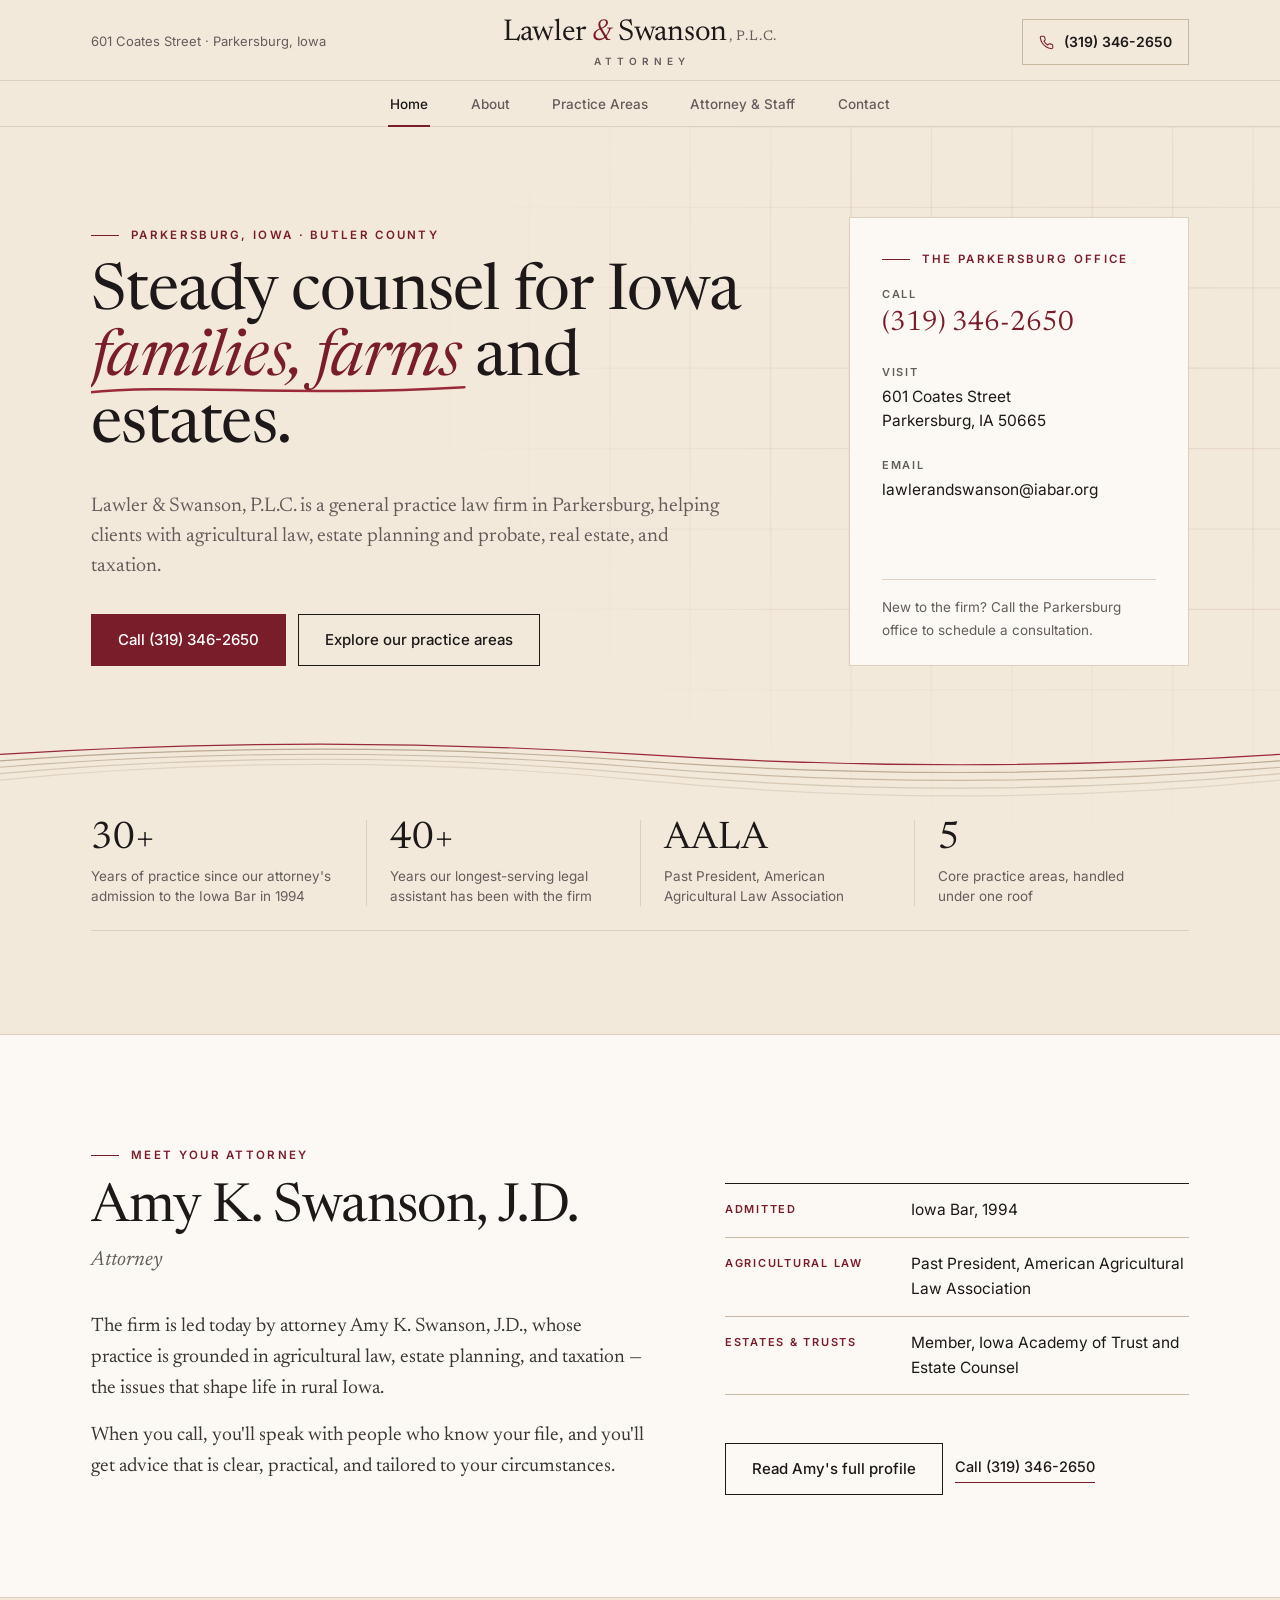
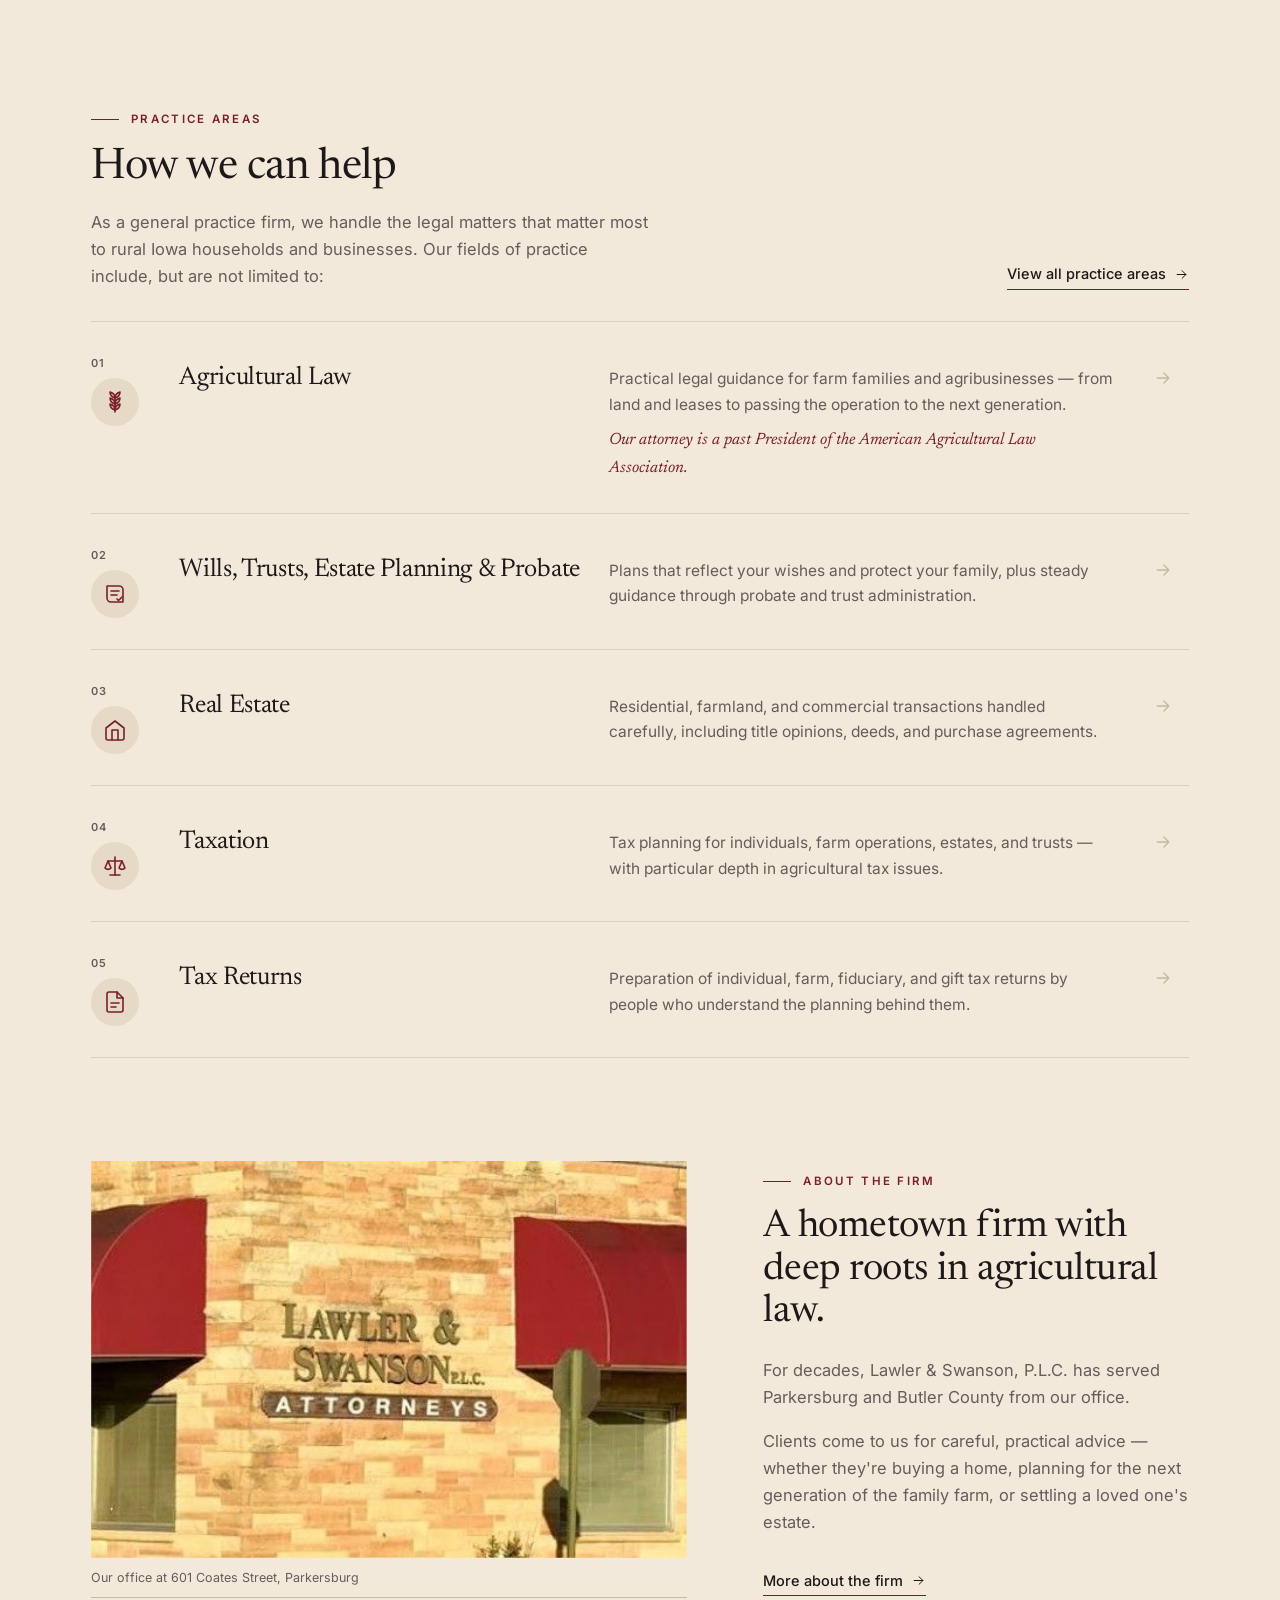
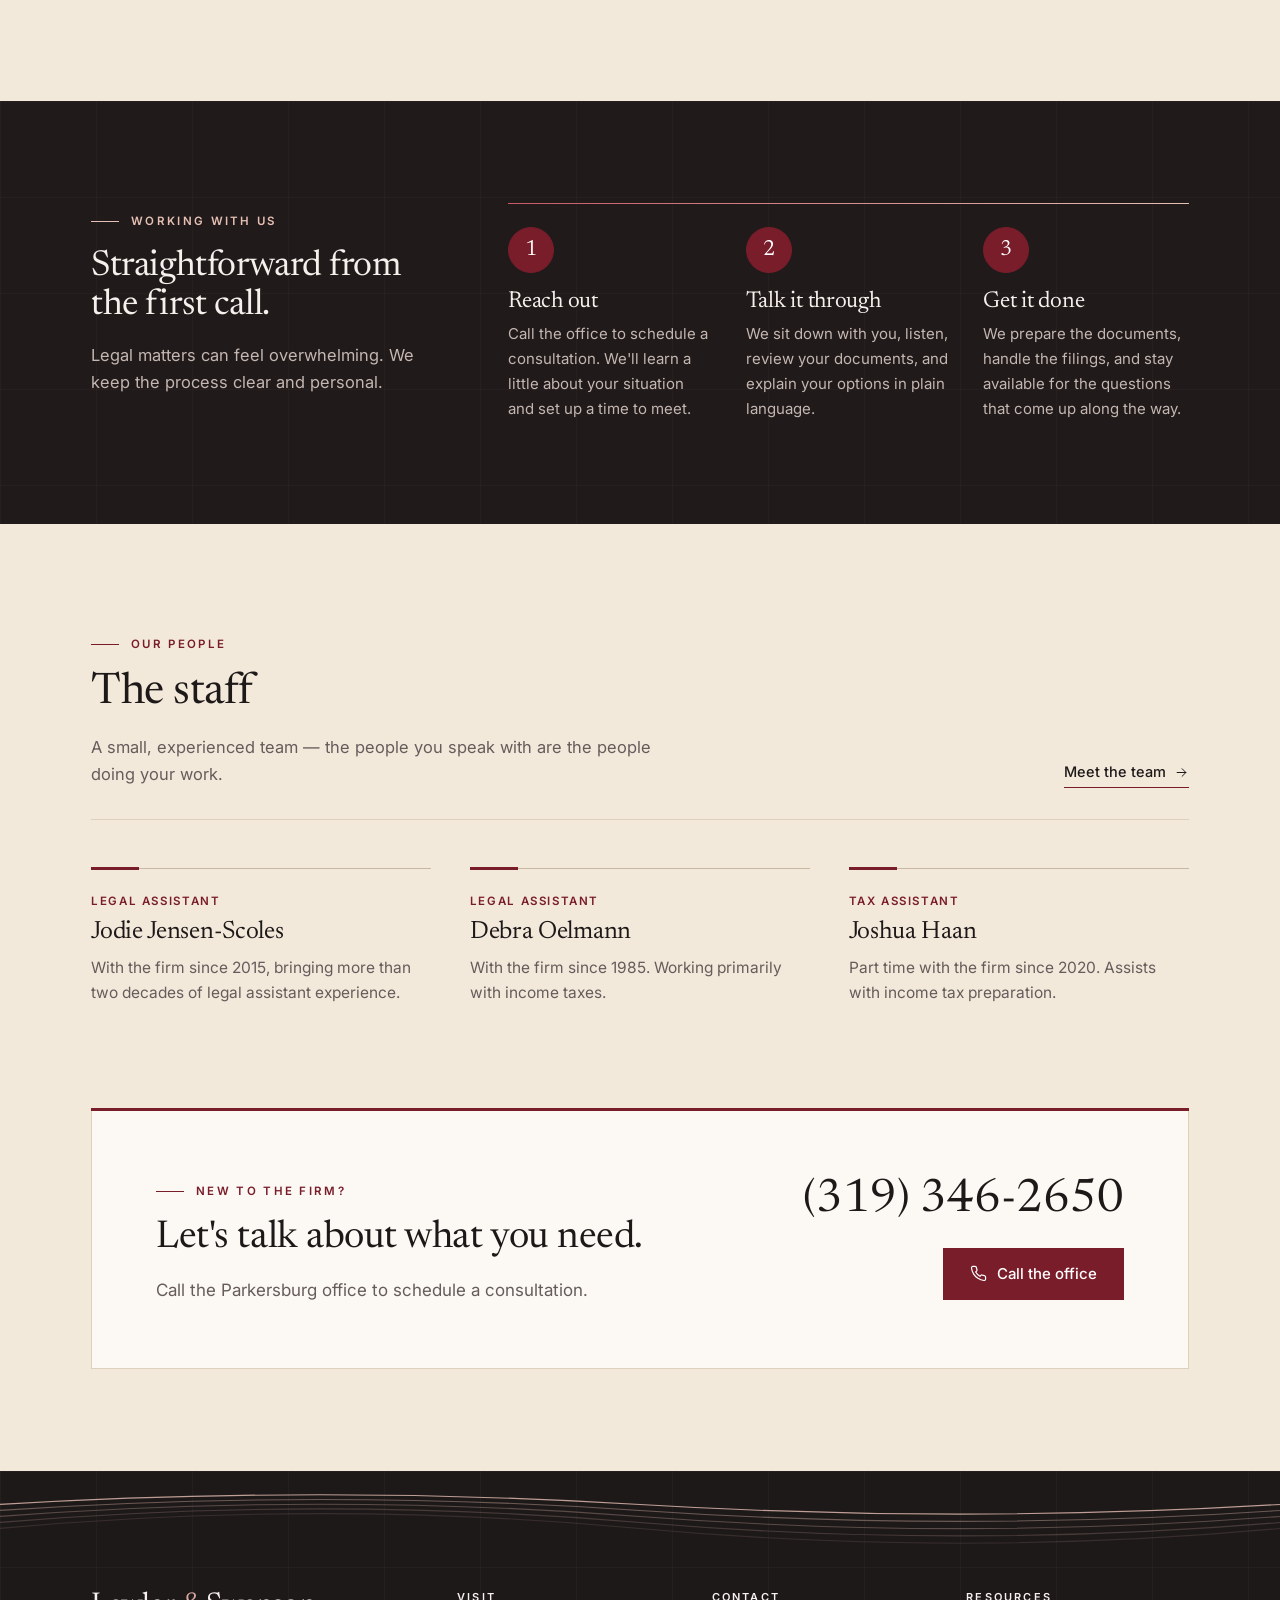
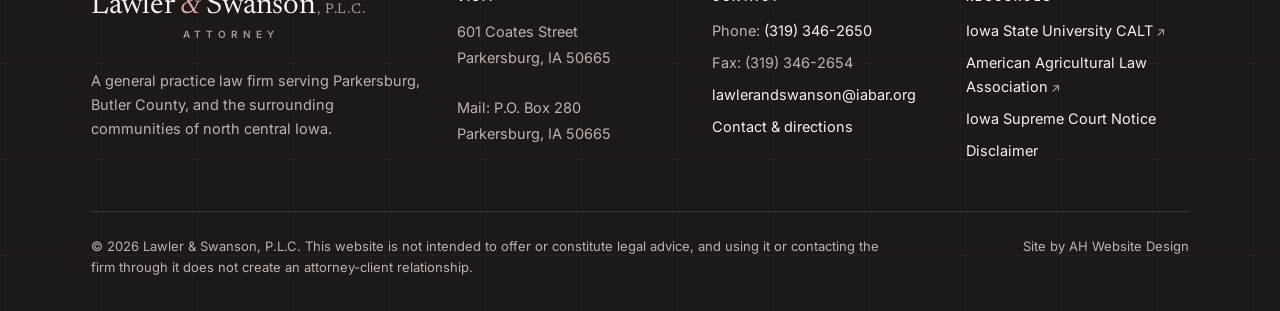
==== commit 1c4104b4: "Warm tan palette, stronger section contrast, hide headshot placeholders - Page background is now a w" ====
--- a/index.html
+++ b/index.html
@@ -6,7 +6,7 @@
   <title>Lawler &amp; Swanson, P.L.C. | Attorney in Parkersburg, Iowa</title>
   <meta name="description" content="Lawler & Swanson, P.L.C. is a general practice law firm in Parkersburg, Iowa, serving Butler County with agricultural law, estate planning, probate, real estate, and taxation.">
   <meta name="author" content="AH Website Design">
-  <meta name="theme-color" content="#fbf9f6">
+  <meta name="theme-color" content="#f2e9db">
   <link rel="canonical" href="https://www.lawlerandswanson.com/">
   <meta property="og:type" content="website">
   <meta property="og:title" content="Lawler &amp; Swanson, P.L.C. | Attorney in Parkersburg, Iowa">
@@ -21,7 +21,7 @@
   <link rel="preconnect" href="https://fonts.googleapis.com">
   <link rel="preconnect" href="https://fonts.gstatic.com" crossorigin>
   <link href="https://fonts.googleapis.com/css2?family=Newsreader:ital,opsz,wght@0,6..72,400;0,6..72,500;1,6..72,400&amp;family=Inter:wght@400;500;600&amp;display=swap" rel="stylesheet">
-  <link rel="stylesheet" href="css/style.css?v=12">
+  <link rel="stylesheet" href="css/style.css?v=15">
   <!-- Analytics: the old Universal Analytics tag (UA-138181092-1) stopped collecting data in 2023.
        To track visits, create a GA4 property and paste its gtag snippet here. -->
   <script type="application/ld+json">
@@ -108,15 +108,27 @@
       </div>
     </section>
 
-    <section class="sec profile">
-      <div class="wrap">
-        <figure class="portrait watch">
-          <div class="pic">
-            <span class="bounds" aria-hidden="true"><span class="e e1"></span><span class="e e2"></span><span class="e e3"></span><span class="e e4"></span><span class="m m1"></span><span class="m m2"></span><span class="m m3"></span><span class="m m4"></span></span>
-            <div class="frame"><img src="images/staff-amy-swanson.jpg" alt="Amy K. Swanson, J.D., attorney" width="800" height="1000" loading="lazy" decoding="async"></div>
-          </div>
-          <figcaption><span>Amy K. Swanson, J.D.</span><span>Attorney</span></figcaption>
-        </figure>
+    <section class="sec profile no-photo">
+      <div class="wrap">
+        <!--
+          HEADSHOT REMOVED FOR NOW (Amy K. Swanson, attorney). Add it back once her photo is available.
+          How it should look:
+          - File: images/staff-amy-swanson.jpg, a 4:5 portrait, 800 x 1000 px, about 100 to 150 KB.
+          - Layout: portrait on the left (about 5 of 12 columns), all of the text in one column on the right.
+          - Style: the photo uncovers upward as it scrolls into view and settles; a thin tan outline sits
+            22px down and right of it with a small maroon cross at each corner, traced corner to corner;
+            a caption line ("Amy K. Swanson, J.D." / "Attorney") runs beneath. The styles (.portrait,
+            .pic, .bounds, .frame) are still in css/style.css and js/main.js still animates them.
+          To restore: remove the "no-photo" class from this section, paste the figure below as the
+          first child of .wrap, and merge the two text columns that follow into a single div.
+          <figure class="portrait watch">
+            <div class="pic">
+              <span class="bounds" aria-hidden="true"><span class="e e1"></span><span class="e e2"></span><span class="e e3"></span><span class="e e4"></span><span class="m m1"></span><span class="m m2"></span><span class="m m3"></span><span class="m m4"></span></span>
+              <div class="frame"><img src="images/staff-amy-swanson.jpg" alt="Amy K. Swanson, J.D., attorney" width="800" height="1000" loading="lazy" decoding="async"></div>
+            </div>
+            <figcaption><span>Amy K. Swanson, J.D.</span><span>Attorney</span></figcaption>
+          </figure>
+        -->
         <div>
           <div class="reveal">
             <span class="kicker">Meet Your Attorney</span>
@@ -125,6 +137,8 @@
           <p class="role reveal" style="--d:.1s">Attorney</p>
           <p class="bio reveal" style="--d:.15s">The firm is led today by attorney Amy K. Swanson, J.D., whose practice is grounded in agricultural law, estate planning, and taxation &mdash; the issues that shape life in rural Iowa.</p>
           <p class="bio reveal" style="--d:.25s">When you call, you'll speak with people who know your file, and you'll get advice that is clear, practical, and tailored to your circumstances.</p>
+        </div>
+        <div class="side">
           <ul class="creds-list" data-stagger="0.15" data-stagger-rules>
             <li><b>Admitted</b><span>Iowa Bar, 1994</span></li>
             <li><b>Agricultural law</b><span>Past President, American Agricultural Law Association</span></li>
@@ -171,7 +185,7 @@
       </div>
     </section>
 
-    <section class="sec work">
+    <section class="sec work band-dark">
       <div class="wrap">
         <div class="reveal">
           <span class="kicker">Working With Us</span>
@@ -194,10 +208,21 @@
           <p>A small, experienced team &mdash; the people you speak with are the people doing your work.</p></div>
           <a class="more" href="staff.html">Meet the team <svg viewBox="0 0 24 24" fill="none" stroke="currentColor" stroke-width="1.6" stroke-linecap="round" stroke-linejoin="round" aria-hidden="true"><path d="M5 12h14M13 6l6 6-6 6"/></svg></a>
         </div>
-        <div class="team" data-stagger="0.18">
-          <article><div class="shot"><img src="images/staff-jodie-jensen-scoles.jpg" alt="Jodie Jensen-Scoles, legal assistant" width="800" height="1000" loading="lazy" decoding="async"></div><div class="cap"><div class="r">Legal Assistant</div><h3>Jodie Jensen-Scoles</h3><p>With the firm since 2015, bringing more than two decades of legal assistant experience.</p></div></article>
-          <article><div class="shot"><img src="images/staff-debra-oelmann.jpg" alt="Debra Oelmann, legal assistant" width="800" height="1000" loading="lazy" decoding="async"></div><div class="cap"><div class="r">Legal Assistant</div><h3>Debra Oelmann</h3><p>With the firm since 1985. Working primarily with income taxes.</p></div></article>
-          <article><div class="shot"><img src="images/staff-joshua-haan.jpg" alt="Joshua Haan, tax assistant" width="800" height="1000" loading="lazy" decoding="async"></div><div class="cap"><div class="r">Tax Assistant</div><h3>Joshua Haan</h3><p>Part time with the firm since 2020. Assists with income tax preparation.</p></div></article>
+        <!--
+          STAFF HEADSHOTS REMOVED FOR NOW. Add them back once the photos are available.
+          Files: images/staff-jodie-jensen-scoles.jpg, images/staff-debra-oelmann.jpg and
+          images/staff-joshua-haan.jpg, each a 4:5 portrait, 800 x 1000 px, about 100 to 150 KB.
+          How it should look: a photo above each name, in a row of three cards; each photo uncovers
+          upward in turn as the row scrolls into view, zooms in slightly on hover and grows a maroon
+          bar along its bottom edge. The styles (.team, .shot, .cap) are still in css/style.css.
+          To restore: change this grid's class from "values people" to "team", then give each card this
+          shape (keeping its current role, name and text inside .cap):
+          <article><div class="shot"><img src="images/staff-jodie-jensen-scoles.jpg" alt="Jodie Jensen-Scoles, legal assistant" width="800" height="1000" loading="lazy" decoding="async"></div><div class="cap"><div class="r">Legal Assistant</div><h3>Jodie Jensen-Scoles</h3><p>...</p></div></article>
+        -->
+        <div class="values people" data-stagger="0.12">
+          <article><div class="r">Legal Assistant</div><h3>Jodie Jensen-Scoles</h3><p>With the firm since 2015, bringing more than two decades of legal assistant experience.</p></article>
+          <article><div class="r">Legal Assistant</div><h3>Debra Oelmann</h3><p>With the firm since 1985. Working primarily with income taxes.</p></article>
+          <article><div class="r">Tax Assistant</div><h3>Joshua Haan</h3><p>Part time with the firm since 2020. Assists with income tax preparation.</p></article>
         </div>
       </div>
     </section>
--- a/css/style.css
+++ b/css/style.css
@@ -7,12 +7,14 @@
    ========================================================================== */
 
 :root {
-  --paper: #fbf9f6;
-  --paper-2: #f3eee8;
-  --card: #ffffff;
-  --rule: #e2dad2;
-  --rule-2: #cfc4b9;
-  --tan: #b9a596;
+  --paper: #f2e9db;      /* warm tan page background */
+  --paper-2: #e6d9c5;    /* deeper tan for small fills (icon circles, photo frames, hover tint) */
+  --cream: #fcf9f4;      /* light bands and panels that stand out from the tan */
+  --card: #fffdf9;       /* cards that sit on a cream band */
+  --night: #201a1a;      /* dark bands (same family as the footer) */
+  --rule: #ddd0bd;
+  --rule-2: #c8b8a1;
+  --tan: #b39f86;
   --sand: #e6c0b4;
   --ink: #1e1919;
   --ink-2: #3d3433;
@@ -97,7 +99,7 @@
 
 /* ---------- Sections ---------- */
 .sec { padding: var(--sec) 0; }
-.sec.tint { background: var(--paper-2); }
+.sec.tint { background: var(--cream); border-top: 1px solid var(--rule); border-bottom: 1px solid var(--rule); }
 .sec-head {
   position: relative; display: flex; justify-content: space-between; align-items: flex-end;
   gap: var(--s4); flex-wrap: wrap; padding-bottom: var(--s4); margin-bottom: var(--s5);
@@ -112,7 +114,7 @@
    ========================================================================== */
 .mast {
   position: sticky; top: 0; z-index: 50;
-  background: rgba(251, 249, 246, .95); border-bottom: 1px solid var(--rule);
+  background: rgba(242, 233, 219, .95); border-bottom: 1px solid var(--rule);
   transition: box-shadow .4s var(--ease);
 }
 @supports (backdrop-filter: blur(8px)) { .mast { backdrop-filter: blur(8px); } }
@@ -187,7 +189,10 @@
 .furrows path { fill: none; stroke: var(--tan); stroke-width: 2.6; }
 .furrows path:first-child { stroke: var(--maroon-3); }
 
-/* Offset outline behind a portrait, traced like a property boundary with a marker at each corner */
+/* Offset outline behind a portrait, traced like a property boundary with a marker at each corner.
+   HEADSHOTS: these portrait styles (.portrait, .pic, .bounds, .frame) are not used while the photos
+   are pending. They stay here so the headshot can go straight back in; see the HTML comment in the
+   "profile" section of index.html and the "attorney" section of staff.html for the exact markup. */
 .pic { position: relative; isolation: isolate; }
 .frame { position: relative; overflow: hidden; background: var(--ink); }
 .frame img { width: 100%; aspect-ratio: 4 / 5; object-fit: cover; }
@@ -241,7 +246,7 @@
 .lead { font-family: var(--serif); font-size: clamp(19px, 1.55vw, 22px); line-height: 1.5; color: var(--muted); max-width: 32em; }
 .hero .lead { margin-bottom: var(--s4); }
 .acts { display: flex; flex-wrap: wrap; align-items: center; gap: 12px; }
-.visit { position: relative; display: flex; flex-direction: column; background: var(--card); border: 1px solid var(--rule); padding: var(--s4) var(--s4) var(--s3); box-shadow: 0 20px 50px rgba(30, 25, 25, .05); }
+.visit { position: relative; display: flex; flex-direction: column; background: var(--cream); border: 1px solid var(--rule); padding: var(--s4) var(--s4) var(--s3); box-shadow: 0 20px 50px rgba(30, 25, 25, .05); }
 .visit dl { margin: 0 0 var(--s3); }
 .visit dt { font-size: 11px; font-weight: 600; letter-spacing: .16em; text-transform: uppercase; color: var(--muted); margin-top: var(--s3); }
 .visit dt:first-child { margin-top: 0; }
@@ -273,7 +278,7 @@
 /* ==========================================================================
    Attorney profile (home) and attorney section (staff page)
    ========================================================================== */
-.profile { background: var(--paper-2); }
+.profile { background: var(--cream); border-top: 1px solid var(--rule); border-bottom: 1px solid var(--rule); }
 .home .profile { margin-top: var(--sec); }
 .profile .wrap, .attorney .wrap { display: grid; grid-template-columns: minmax(0, 5fr) minmax(0, 7fr); gap: clamp(40px, 6vw, 96px); align-items: center; }
 .profile h2, .attorney h2 { font-size: clamp(40px, 4.2vw, 60px); line-height: 1.02; margin-bottom: var(--s1); }
@@ -300,7 +305,7 @@
   padding: var(--s4) var(--s2) var(--s4) 0; text-decoration: none; color: inherit; transition: padding .5s var(--ease);
 }
 /* Hover: a soft tint sweeps in from the left and a maroon tick grows */
-.plist a::before { content: ""; position: absolute; inset: 0 0 1px; z-index: -1; background: linear-gradient(90deg, var(--paper-2), rgba(243, 238, 232, 0)); transform: scaleX(0); transform-origin: left; transition: transform .6s var(--ease); }
+.plist a::before { content: ""; position: absolute; inset: 0 0 1px; z-index: -1; background: linear-gradient(90deg, var(--paper-2), rgba(230, 217, 197, 0)); transform: scaleX(0); transform-origin: left; transition: transform .6s var(--ease); }
 .plist a::after { content: ""; position: absolute; left: 0; top: var(--s4); width: 2px; height: 0; background: var(--maroon); transition: height .5s var(--ease); }
 .plist a:hover, .plist a:focus-visible { padding-left: var(--s2); }
 .plist a:hover::before, .plist a:focus-visible::before { transform: scaleX(1); }
@@ -330,7 +335,7 @@
 /* ==========================================================================
    Working with us (steps)
    ========================================================================== */
-.work { position: relative; background: var(--card); border-top: 1px solid var(--rule); border-bottom: 1px solid var(--rule); overflow: hidden; }
+.work { position: relative; overflow: hidden; }
 .work .wrap { display: grid; grid-template-columns: minmax(0, 4fr) minmax(0, 8fr); gap: clamp(40px, 6vw, 96px); align-items: start; }
 .work h2 { font-size: clamp(30px, 2.8vw, 40px); margin-bottom: var(--s2); }
 .work .intro { color: var(--muted); }
@@ -350,6 +355,9 @@
 
 /* ==========================================================================
    People
+   HEADSHOTS: .team, .shot and .cap are the photo-card styles for the staff, unused while the photos
+   are pending (the staff currently use the text-only .values.people cards below). See the HTML
+   comment above each staff grid in index.html and staff.html for how to switch back.
    ========================================================================== */
 .team { display: grid; grid-template-columns: repeat(3, minmax(0, 1fr)); gap: clamp(24px, 3vw, 40px); }
 .shot { position: relative; overflow: hidden; background: var(--ink); }
@@ -369,6 +377,17 @@
 .tags li { padding: 8px 14px; border: 1px solid var(--rule-2); font-size: 14.5px; background: var(--card); }
 .block + .block { margin-top: var(--s5); }
 .block h3 { font-size: 24px; margin-bottom: var(--s2); }
+/* Text-only attorney sections while her headshot is pending: introduction on the left,
+   credentials (and on the staff page, memberships and the call button) on the right */
+.profile.no-photo .wrap, .attorney.no-photo .wrap { grid-template-columns: minmax(0, 6fr) minmax(0, 5fr); align-items: start; }
+.no-photo .side { padding-top: 46px; }
+.no-photo .side .creds-list { margin-top: 0; }
+.no-photo .side .block:first-of-type { margin-top: var(--s4); }
+
+/* Staff cards without photos reuse the values card: a short maroon rule draws above each name */
+.values.people h3 { font-size: 25px; }
+.values.people p { font-size: 15.5px; }
+
 /* In memoriam */
 .memorial { text-align: center; }
 .memorial .wrap { max-width: 760px; }
@@ -393,7 +412,7 @@
 .values p { color: var(--muted); font-size: 15.5px; }
 
 .notices { display: grid; gap: var(--s3); }
-.notice { position: relative; background: var(--card); border: 1px solid var(--rule); padding: clamp(24px, 4vw, 44px); scroll-margin-top: 150px; }
+.notice { position: relative; background: var(--cream); border: 1px solid var(--rule); padding: clamp(24px, 4vw, 44px); scroll-margin-top: 150px; }
 .notice::before { content: ""; position: absolute; left: -1px; top: -1px; bottom: -1px; width: 3px; background: var(--maroon); transform-origin: top; }
 .notice h3 { font-size: 26px; margin-bottom: var(--s2); }
 .notice p { color: var(--muted); font-size: 15.5px; }
@@ -424,13 +443,13 @@
 .bullets { list-style: none; padding: 0; margin: var(--s3) 0 0; display: grid; grid-template-columns: 1fr 1fr; gap: 10px 32px; }
 .bullets li { position: relative; padding-left: 22px; color: var(--muted); }
 .bullets li::before { content: ""; position: absolute; left: 0; top: .78em; width: 10px; height: 1px; background: var(--maroon-3); }
-.detail .note { margin-top: var(--s3); padding: 16px 20px; background: var(--paper-2); border-left: 3px solid var(--maroon); font-size: 15px; color: var(--muted); }
+.detail .note { margin-top: var(--s3); padding: 16px 20px; background: var(--cream); border-left: 3px solid var(--maroon); font-size: 15px; color: var(--muted); }
 
 /* ==========================================================================
    Contact page
    ========================================================================== */
 .contact-grid { display: grid; grid-template-columns: minmax(0, 5fr) minmax(0, 6fr); gap: clamp(32px, 5vw, 80px); align-items: stretch; }
-.call-card { position: relative; display: flex; flex-direction: column; align-items: flex-start; background: var(--paper-2); border: 1px solid var(--rule); padding: clamp(28px, 4vw, 48px); }
+.call-card { position: relative; display: flex; flex-direction: column; align-items: flex-start; background: var(--cream); border: 1px solid var(--rule); padding: clamp(28px, 4vw, 48px); }
 .call-card > p:not(.small) { margin-bottom: var(--s4); }
 .call-card::before { content: ""; position: absolute; left: -1px; right: -1px; top: -1px; height: 3px; background: var(--maroon); transform-origin: left; }
 .call-card h2 { font-size: clamp(30px, 2.8vw, 40px); margin-bottom: var(--s2); }
@@ -472,7 +491,7 @@
    ========================================================================== */
 .close { padding: 0 0 var(--sec); }
 .close.after-tint { padding-top: var(--sec); }
-.close .panel { position: relative; display: grid; grid-template-columns: minmax(0, 1fr) auto; gap: var(--s5); align-items: center; background: var(--paper-2); border: 1px solid var(--rule); padding: clamp(36px, 5vw, 64px); }
+.close .panel { position: relative; display: grid; grid-template-columns: minmax(0, 1fr) auto; gap: var(--s5); align-items: center; background: var(--cream); border: 1px solid var(--rule); padding: clamp(36px, 5vw, 64px); }
 .close .panel::before { content: ""; position: absolute; left: -1px; right: -1px; top: -1px; height: 3px; background: var(--maroon); transform-origin: left; }
 .close h2 { font-size: clamp(30px, 3vw, 42px); margin-bottom: var(--s2); }
 .close p { color: var(--muted); font-size: 17px; }
@@ -516,6 +535,28 @@
 .to-top.show { opacity: 1; transform: none; pointer-events: auto; }
 .to-top:hover { background: var(--maroon); color: #fff; border-color: var(--maroon); }
 .to-top svg { width: 18px; height: 18px; }
+
+/* Dark bands: deep ink with the footer's faint grid, light type, sand accents.
+   Kept after the component styles so these light colours win over the components' defaults. */
+.band-dark {
+  background-color: var(--night);
+  background-image: linear-gradient(rgba(230, 192, 180, .035) 1px, transparent 1px), linear-gradient(90deg, rgba(230, 192, 180, .035) 1px, transparent 1px);
+  background-size: 96px 96px;
+  color: #d8ccc6;
+}
+.band-dark h2, .band-dark h3 { color: #f6f0ec; }
+.band-dark .kicker, .band-dark .r { color: var(--sand); }
+.band-dark p, .band-dark .intro, .band-dark .sec-head p { color: #c4b7b1; }
+.band-dark .sec-head::after { background: rgba(230, 192, 180, .22); }
+.band-dark .values article::before { background: rgba(230, 192, 180, .22); }
+.band-dark .values article::after { background: #c75a69; }
+.band-dark .steps .track { background: rgba(230, 192, 180, .22); }
+.band-dark .steps .track i { background: linear-gradient(90deg, #c75a69, var(--sand)); }
+.band-dark .orn { color: var(--sand); }
+.band-dark .orn::before, .band-dark .orn::after { background: rgba(230, 192, 180, .3); }
+.band-dark .dates { color: var(--sand); }
+.band-dark.memorial p { color: #ddd2cc; }
+.band-dark :focus-visible { outline-color: var(--sand); }
 
 /* ==========================================================================
    Motion. Only applies once the page script has run (.js).
@@ -602,6 +643,8 @@
 .js .steps .track i { transform: scaleX(0); transition: transform 1.8s cubic-bezier(.45, 0, .25, 1) .2s; }
 .js .steps.in .track i { transform: scaleX(1); }
 .js .steps .step b { color: var(--muted); background: transparent; border-color: var(--rule-2); }
+.js .band-dark .steps .step b { color: #c4b7b1; border-color: rgba(230, 192, 180, .35); }
+.js .band-dark .steps.in .step b { color: #fff; background: var(--maroon); border-color: var(--maroon); }
 .js .steps.in .step b { color: #fff; background: var(--maroon); border-color: var(--maroon); }
 .js .steps.in .step:nth-child(2) b { transition-delay: .35s; }
 .js .steps.in .step:nth-child(3) b { transition-delay: 1s; }
@@ -676,7 +719,8 @@
   .facts div:nth-child(3) { padding-left: 0; }
   .facts div:nth-child(3)::before { display: none; }
   .facts div:nth-child(n+3) { border-top: 1px solid var(--rule); }
-  .profile .wrap, .attorney .wrap, .split, .split.flip, .work .wrap, .practice-layout, .contact-grid { grid-template-columns: 1fr; }
+  .profile .wrap, .attorney .wrap, .profile.no-photo .wrap, .attorney.no-photo .wrap, .split, .split.flip, .work .wrap, .practice-layout, .contact-grid { grid-template-columns: 1fr; }
+  .no-photo .side { padding-top: 0; }
   .portrait { max-width: 440px; }
   .attorney .portrait, .toc { position: static; }
   .toc ul { display: flex; flex-wrap: wrap; gap: 8px; border: 0; }
@@ -686,7 +730,9 @@
   .steps { grid-template-columns: 1fr; gap: var(--s3); }
   .steps .track { display: none; }
   .step { border-top: 1px solid var(--rule); }
+  .band-dark .step { border-top-color: rgba(230, 192, 180, .22); }
   .team, .values { grid-template-columns: 1fr 1fr; }
+  .values.people { grid-template-columns: 1fr; max-width: 640px; }
   .close .panel { grid-template-columns: 1fr; }
   .close .right { text-align: left; }
   .site-footer ul a { display: inline-block; padding: 8px 0; }
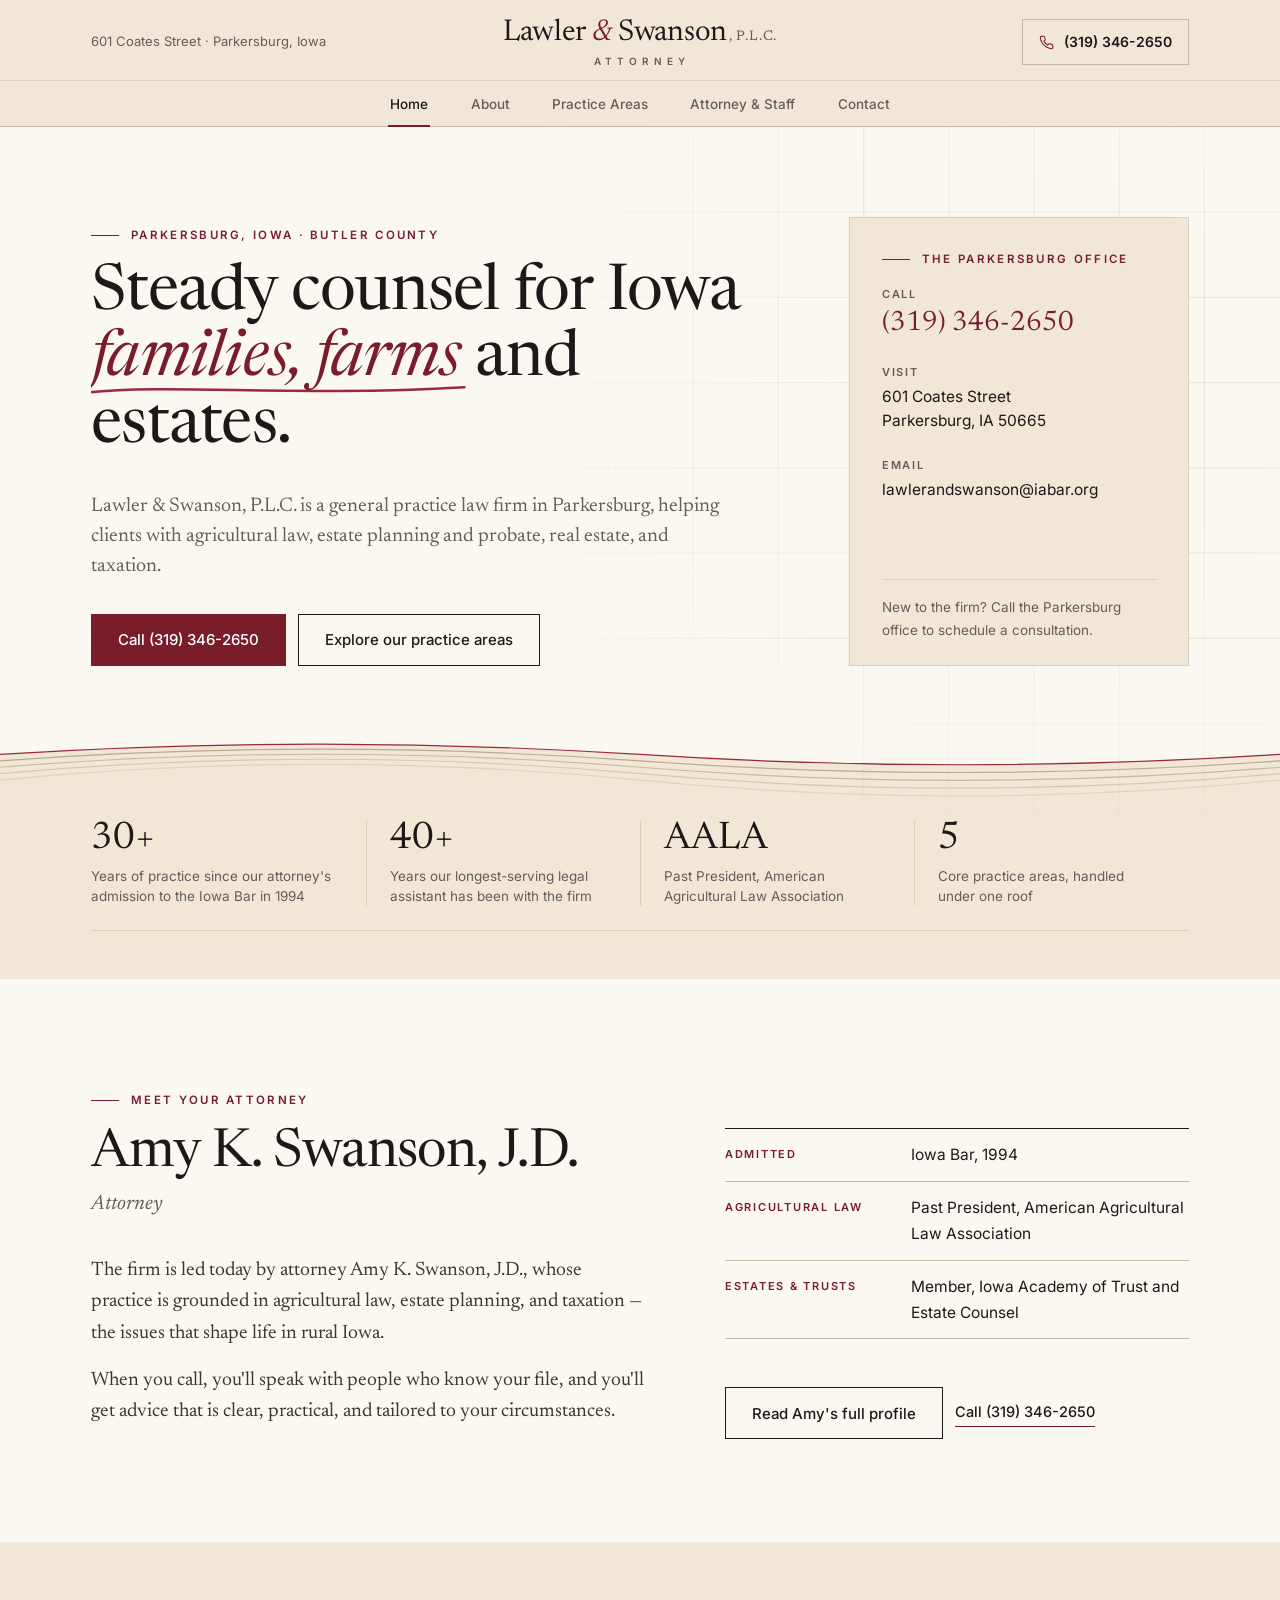
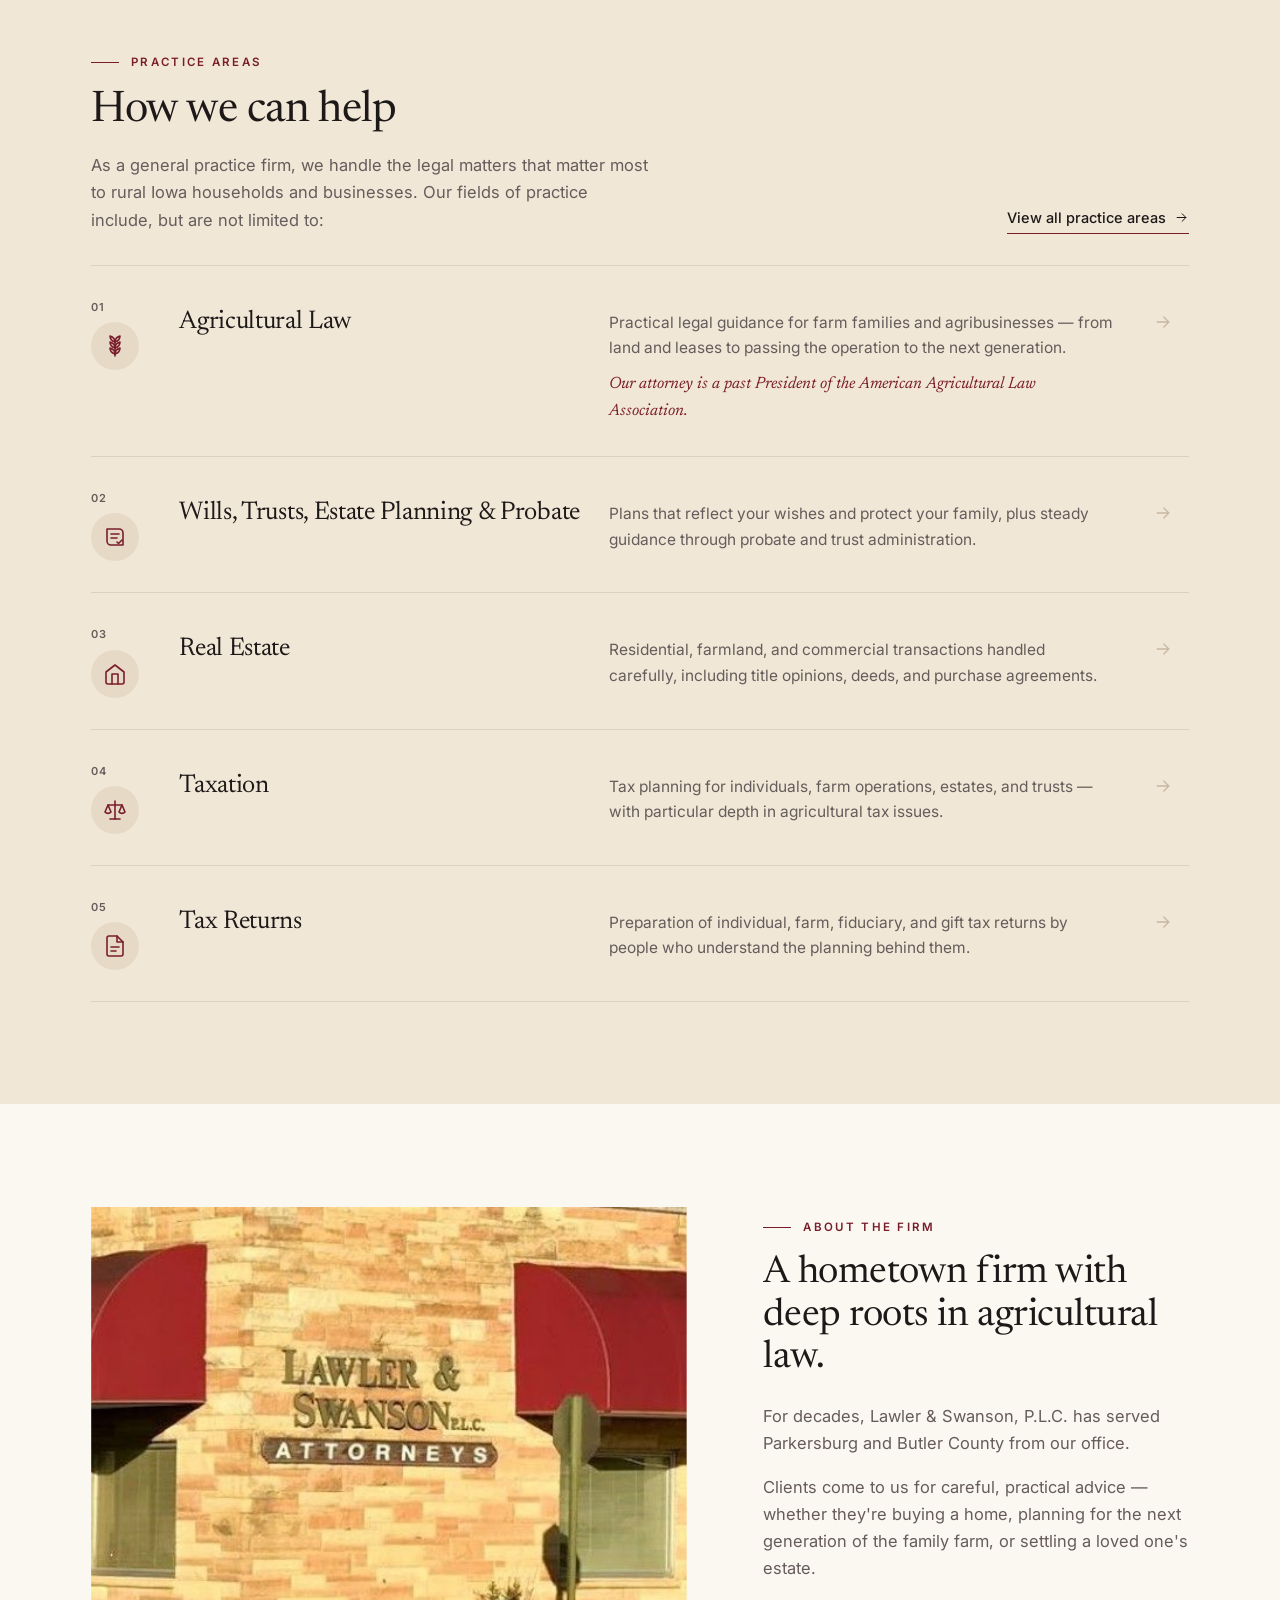
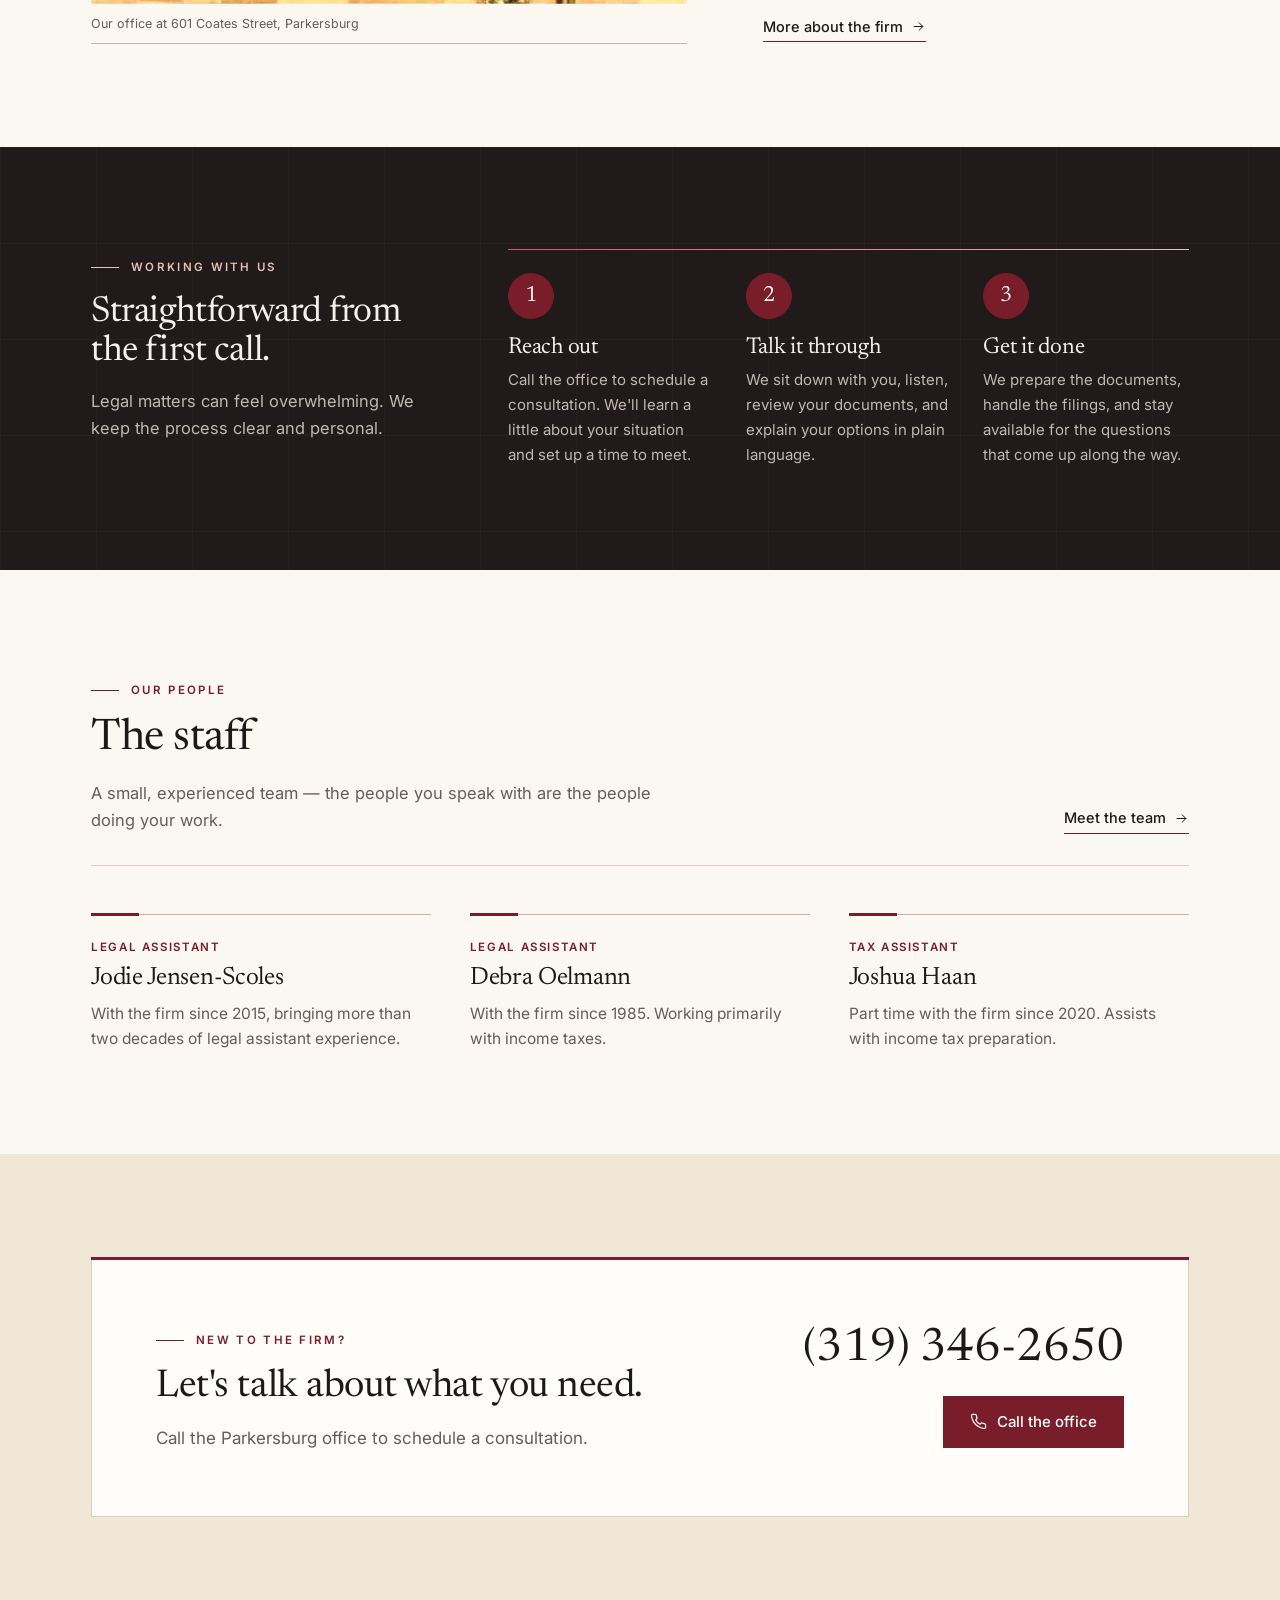
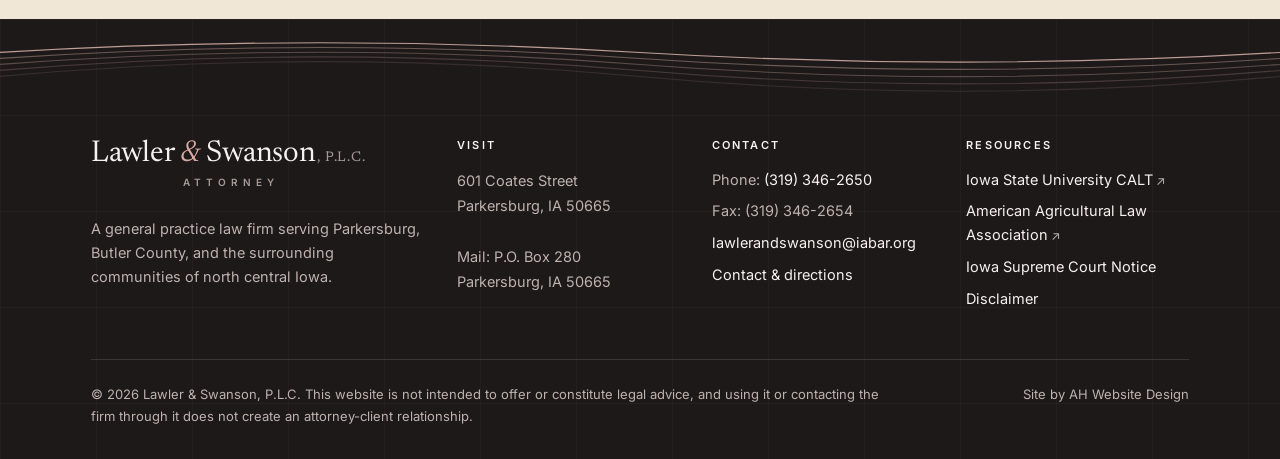
==== commit e49769d9: "Lighter base colour and clear alternating sections - Page base is now a light cream; the previous ta" ====
--- a/index.html
+++ b/index.html
@@ -6,7 +6,7 @@
   <title>Lawler &amp; Swanson, P.L.C. | Attorney in Parkersburg, Iowa</title>
   <meta name="description" content="Lawler & Swanson, P.L.C. is a general practice law firm in Parkersburg, Iowa, serving Butler County with agricultural law, estate planning, probate, real estate, and taxation.">
   <meta name="author" content="AH Website Design">
-  <meta name="theme-color" content="#f2e9db">
+  <meta name="theme-color" content="#f1e7d7">
   <link rel="canonical" href="https://www.lawlerandswanson.com/">
   <meta property="og:type" content="website">
   <meta property="og:title" content="Lawler &amp; Swanson, P.L.C. | Attorney in Parkersburg, Iowa">
@@ -21,7 +21,7 @@
   <link rel="preconnect" href="https://fonts.googleapis.com">
   <link rel="preconnect" href="https://fonts.gstatic.com" crossorigin>
   <link href="https://fonts.googleapis.com/css2?family=Newsreader:ital,opsz,wght@0,6..72,400;0,6..72,500;1,6..72,400&amp;family=Inter:wght@400;500;600&amp;display=swap" rel="stylesheet">
-  <link rel="stylesheet" href="css/style.css?v=15">
+  <link rel="stylesheet" href="css/style.css?v=16">
   <!-- Analytics: the old Universal Analytics tag (UA-138181092-1) stopped collecting data in 2023.
        To track visits, create a GA4 property and paste its gtag snippet here. -->
   <script type="application/ld+json">
@@ -92,23 +92,24 @@
         </div>
       </div>
   <svg class="furrows draw-in" viewBox="0 0 1200 140" preserveAspectRatio="none" aria-hidden="true" focusable="false">
-    <path pathLength="1" style="--i:0" d="M0 36 C 200 6, 400 6, 600 36 S 1000 66, 1200 36"/>
+    <path class="fill" d="M0 36 C 200 6, 400 6, 600 36 S 1000 66, 1200 36 V141 H0 Z"/>
+    <path class="top" pathLength="1" style="--i:0" d="M0 36 C 200 6, 400 6, 600 36 S 1000 66, 1200 36"/>
     <path pathLength="1" style="--i:1;opacity:.85" d="M0 50 C 200 16, 400 16, 600 50 S 1000 84, 1200 50"/>
     <path pathLength="1" style="--i:2;opacity:.65" d="M0 64 C 200 26, 400 26, 600 64 S 1000 102, 1200 64"/>
     <path pathLength="1" style="--i:3;opacity:.45" d="M0 78 C 200 36, 400 36, 600 78 S 1000 120, 1200 78"/>
     <path pathLength="1" style="--i:4;opacity:.28" d="M0 92 C 200 46, 400 46, 600 92 S 1000 138, 1200 92"/>
   </svg>
-      <div class="wrap">
+      <div class="hero-foot"><div class="wrap">
         <div class="facts" aria-label="About the firm at a glance" data-stagger="0.12" data-stagger-rules>
           <div><b data-count="30" data-suffix="+">30+</b><span>Years of practice since our attorney's admission to the Iowa Bar in 1994</span></div>
           <div><b data-count="40" data-suffix="+">40+</b><span>Years our longest-serving legal assistant has been with the firm</span></div>
           <div><b>AALA</b><span>Past President, American Agricultural Law Association</span></div>
           <div><b data-count="5">5</b><span>Core practice areas, handled under one roof</span></div>
         </div>
-      </div>
-    </section>
-
-    <section class="sec profile no-photo">
+      </div></div>
+    </section>
+
+    <section class="sec profile no-photo bg-cream">
       <div class="wrap">
         <!--
           HEADSHOT REMOVED FOR NOW (Amy K. Swanson, attorney). Add it back once her photo is available.
@@ -152,7 +153,7 @@
       </div>
     </section>
 
-    <section class="sec" id="practice">
+    <section class="sec bg-tan" id="practice">
       <div class="wrap">
         <div class="sec-head reveal">
           <div><span class="kicker">Practice Areas</span><h2>How we can help</h2>
@@ -169,7 +170,7 @@
       </div>
     </section>
 
-    <section class="sec" style="padding-top:0">
+    <section class="sec bg-cream">
       <div class="wrap split">
         <figure class="photo watch">
           <div class="frame"><img src="images/office-front.jpg" alt="The Lawler &amp; Swanson, P.L.C. office in Parkersburg, with its sandstone front and red awnings" width="510" height="373" loading="lazy" decoding="async"></div>
@@ -201,7 +202,7 @@
       </div>
     </section>
 
-    <section class="sec">
+    <section class="sec bg-cream">
       <div class="wrap">
         <div class="sec-head reveal">
           <div><span class="kicker">Our People</span><h2>The staff</h2>
@@ -227,7 +228,7 @@
       </div>
     </section>
 
-    <section class="close">
+    <section class="close bg-tan">
       <div class="wrap">
         <div class="panel watch">
           <div>
@@ -246,7 +247,7 @@
 
   <footer class="site-footer">
   <svg class="furrows draw-in" viewBox="0 0 1200 140" preserveAspectRatio="none" aria-hidden="true" focusable="false">
-    <path pathLength="1" style="--i:0" d="M0 36 C 200 6, 400 6, 600 36 S 1000 66, 1200 36"/>
+    <path class="top" pathLength="1" style="--i:0" d="M0 36 C 200 6, 400 6, 600 36 S 1000 66, 1200 36"/>
     <path pathLength="1" style="--i:1;opacity:.85" d="M0 50 C 200 16, 400 16, 600 50 S 1000 84, 1200 50"/>
     <path pathLength="1" style="--i:2;opacity:.65" d="M0 64 C 200 26, 400 26, 600 64 S 1000 102, 1200 64"/>
     <path pathLength="1" style="--i:3;opacity:.45" d="M0 78 C 200 36, 400 36, 600 78 S 1000 120, 1200 78"/>
--- a/css/style.css
+++ b/css/style.css
@@ -7,10 +7,12 @@
    ========================================================================== */
 
 :root {
-  --paper: #f2e9db;      /* warm tan page background */
+  /* Section colours alternate light / tan so every section edge shows; dark bands are accents */
+  --paper: #fbf8f2;      /* light cream: page base and light sections */
+  --tan-bg: #f1e7d7;     /* tan: header, alternate sections, the band below each opening furrow */
   --paper-2: #e6d9c5;    /* deeper tan for small fills (icon circles, photo frames, hover tint) */
-  --cream: #fcf9f4;      /* light bands and panels that stand out from the tan */
-  --card: #fffdf9;       /* cards that sit on a cream band */
+  --cream: #fffdf9;      /* panels and cards that sit on a tan section */
+  --card: #fffdf9;
   --night: #201a1a;      /* dark bands (same family as the footer) */
   --rule: #ddd0bd;
   --rule-2: #c8b8a1;
@@ -99,7 +101,8 @@
 
 /* ---------- Sections ---------- */
 .sec { padding: var(--sec) 0; }
-.sec.tint { background: var(--cream); border-top: 1px solid var(--rule); border-bottom: 1px solid var(--rule); }
+.bg-cream { background: var(--paper); }
+.bg-tan { background: var(--tan-bg); }
 .sec-head {
   position: relative; display: flex; justify-content: space-between; align-items: flex-end;
   gap: var(--s4); flex-wrap: wrap; padding-bottom: var(--s4); margin-bottom: var(--s5);
@@ -114,7 +117,7 @@
    ========================================================================== */
 .mast {
   position: sticky; top: 0; z-index: 50;
-  background: rgba(242, 233, 219, .95); border-bottom: 1px solid var(--rule);
+  background: rgba(241, 231, 215, .97); border-bottom: 1px solid var(--rule-2);
   transition: box-shadow .4s var(--ease);
 }
 @supports (backdrop-filter: blur(8px)) { .mast { backdrop-filter: blur(8px); } }
@@ -187,7 +190,8 @@
    Stroke width is in drawing units (no non-scaling stroke, so the draw reaches the far edge). */
 .furrows { display: block; width: 100%; height: 64px; overflow: visible; }
 .furrows path { fill: none; stroke: var(--tan); stroke-width: 2.6; }
-.furrows path:first-child { stroke: var(--maroon-3); }
+.furrows path.top { stroke: var(--maroon-3); }
+.furrows path.fill { fill: var(--tan-bg); stroke: none; }
 
 /* Offset outline behind a portrait, traced like a property boundary with a marker at each corner.
    HEADSHOTS: these portrait styles (.portrait, .pic, .bounds, .frame) are not used while the photos
@@ -246,7 +250,7 @@
 .lead { font-family: var(--serif); font-size: clamp(19px, 1.55vw, 22px); line-height: 1.5; color: var(--muted); max-width: 32em; }
 .hero .lead { margin-bottom: var(--s4); }
 .acts { display: flex; flex-wrap: wrap; align-items: center; gap: 12px; }
-.visit { position: relative; display: flex; flex-direction: column; background: var(--cream); border: 1px solid var(--rule); padding: var(--s4) var(--s4) var(--s3); box-shadow: 0 20px 50px rgba(30, 25, 25, .05); }
+.visit { position: relative; display: flex; flex-direction: column; background: var(--tan-bg); border: 1px solid var(--rule); padding: var(--s4) var(--s4) var(--s3); box-shadow: 0 20px 50px rgba(30, 25, 25, .05); }
 .visit dl { margin: 0 0 var(--s3); }
 .visit dt { font-size: 11px; font-weight: 600; letter-spacing: .16em; text-transform: uppercase; color: var(--muted); margin-top: var(--s3); }
 .visit dt:first-child { margin-top: 0; }
@@ -255,6 +259,7 @@
 .visit .phone { font-family: var(--serif); font-size: 28px; line-height: 1.15; color: var(--maroon) !important; }
 .visit p { margin-top: auto; padding-top: var(--s2); border-top: 1px solid var(--rule); font-size: 13.5px; color: var(--muted); }
 .hero .furrows { margin-top: clamp(48px, 6vw, 72px); }
+.hero-foot { background: var(--tan-bg); padding-bottom: clamp(32px, 4vw, 48px); }
 .facts { display: grid; grid-template-columns: repeat(4, 1fr); border-bottom: 1px solid var(--rule); margin-top: -6px; }
 .facts div { position: relative; padding: var(--s3) var(--s3) var(--s3) 0; }
 .facts div + div { padding-left: var(--s3); }
@@ -278,8 +283,6 @@
 /* ==========================================================================
    Attorney profile (home) and attorney section (staff page)
    ========================================================================== */
-.profile { background: var(--cream); border-top: 1px solid var(--rule); border-bottom: 1px solid var(--rule); }
-.home .profile { margin-top: var(--sec); }
 .profile .wrap, .attorney .wrap { display: grid; grid-template-columns: minmax(0, 5fr) minmax(0, 7fr); gap: clamp(40px, 6vw, 96px); align-items: center; }
 .profile h2, .attorney h2 { font-size: clamp(40px, 4.2vw, 60px); line-height: 1.02; margin-bottom: var(--s1); }
 .role { font-family: var(--serif); font-style: italic; font-size: 21px; color: var(--muted); margin-bottom: var(--s4); }
@@ -489,8 +492,8 @@
 /* ==========================================================================
    Closing call panel
    ========================================================================== */
-.close { padding: 0 0 var(--sec); }
-.close.after-tint { padding-top: var(--sec); }
+.close { padding: var(--sec) 0; }
+.close.bg-cream .panel { background: var(--tan-bg); }
 .close .panel { position: relative; display: grid; grid-template-columns: minmax(0, 1fr) auto; gap: var(--s5); align-items: center; background: var(--cream); border: 1px solid var(--rule); padding: clamp(36px, 5vw, 64px); }
 .close .panel::before { content: ""; position: absolute; left: -1px; right: -1px; top: -1px; height: 3px; background: var(--maroon); transform-origin: left; }
 .close h2 { font-size: clamp(30px, 3vw, 42px); margin-bottom: var(--s2); }
@@ -510,7 +513,7 @@
 }
 .site-footer .furrows { height: 60px; margin-bottom: -6px; }
 .site-footer .furrows path { stroke: rgba(230, 192, 180, .45); }
-.site-footer .furrows path:first-child { stroke: rgba(230, 192, 180, .8); }
+.site-footer .furrows path.top { stroke: rgba(230, 192, 180, .8); }
 .site-footer .cols { display: grid; grid-template-columns: 1.5fr 1fr 1fr 1fr; gap: var(--s4); padding: var(--s5) 0; }
 .site-footer .brand { color: #f6f1ee; }
 .site-footer .brand b i { color: #d9a9a2; }
@@ -594,7 +597,7 @@
 .js .reveal.in .kicker::before, .js .sec-head.reveal.in::after { transform: scaleX(1); }
 
 /* Furrows draw across, row after row */
-.js .furrows path { stroke-dasharray: 1; stroke-dashoffset: 1; transition: stroke-dashoffset 2.4s var(--ease-ink); transition-delay: calc(var(--i) * .14s); }
+.js .furrows path:not(.fill) { stroke-dasharray: 1; stroke-dashoffset: 1; transition: stroke-dashoffset 2.4s var(--ease-ink); transition-delay: calc(var(--i) * .14s); }
 .js .furrows.in path { stroke-dashoffset: 0; }
 
 /* Facts: dividers drop in (numbers count up in main.js) */
@@ -698,7 +701,7 @@
   .nav-toggle { display: block; }
   .mast nav {
     position: absolute; left: 0; right: 0; top: 100%;
-    background: var(--paper); border-bottom: 1px solid var(--rule); box-shadow: 0 18px 30px rgba(30, 25, 25, .08);
+    background: var(--tan-bg); border-bottom: 1px solid var(--rule-2); box-shadow: 0 18px 30px rgba(30, 25, 25, .08);
     max-height: calc(100vh - 80px); overflow-y: auto;
     opacity: 0; visibility: hidden; transform: translateY(-6px);
     transition: opacity .3s var(--ease), transform .3s var(--ease), visibility .3s;
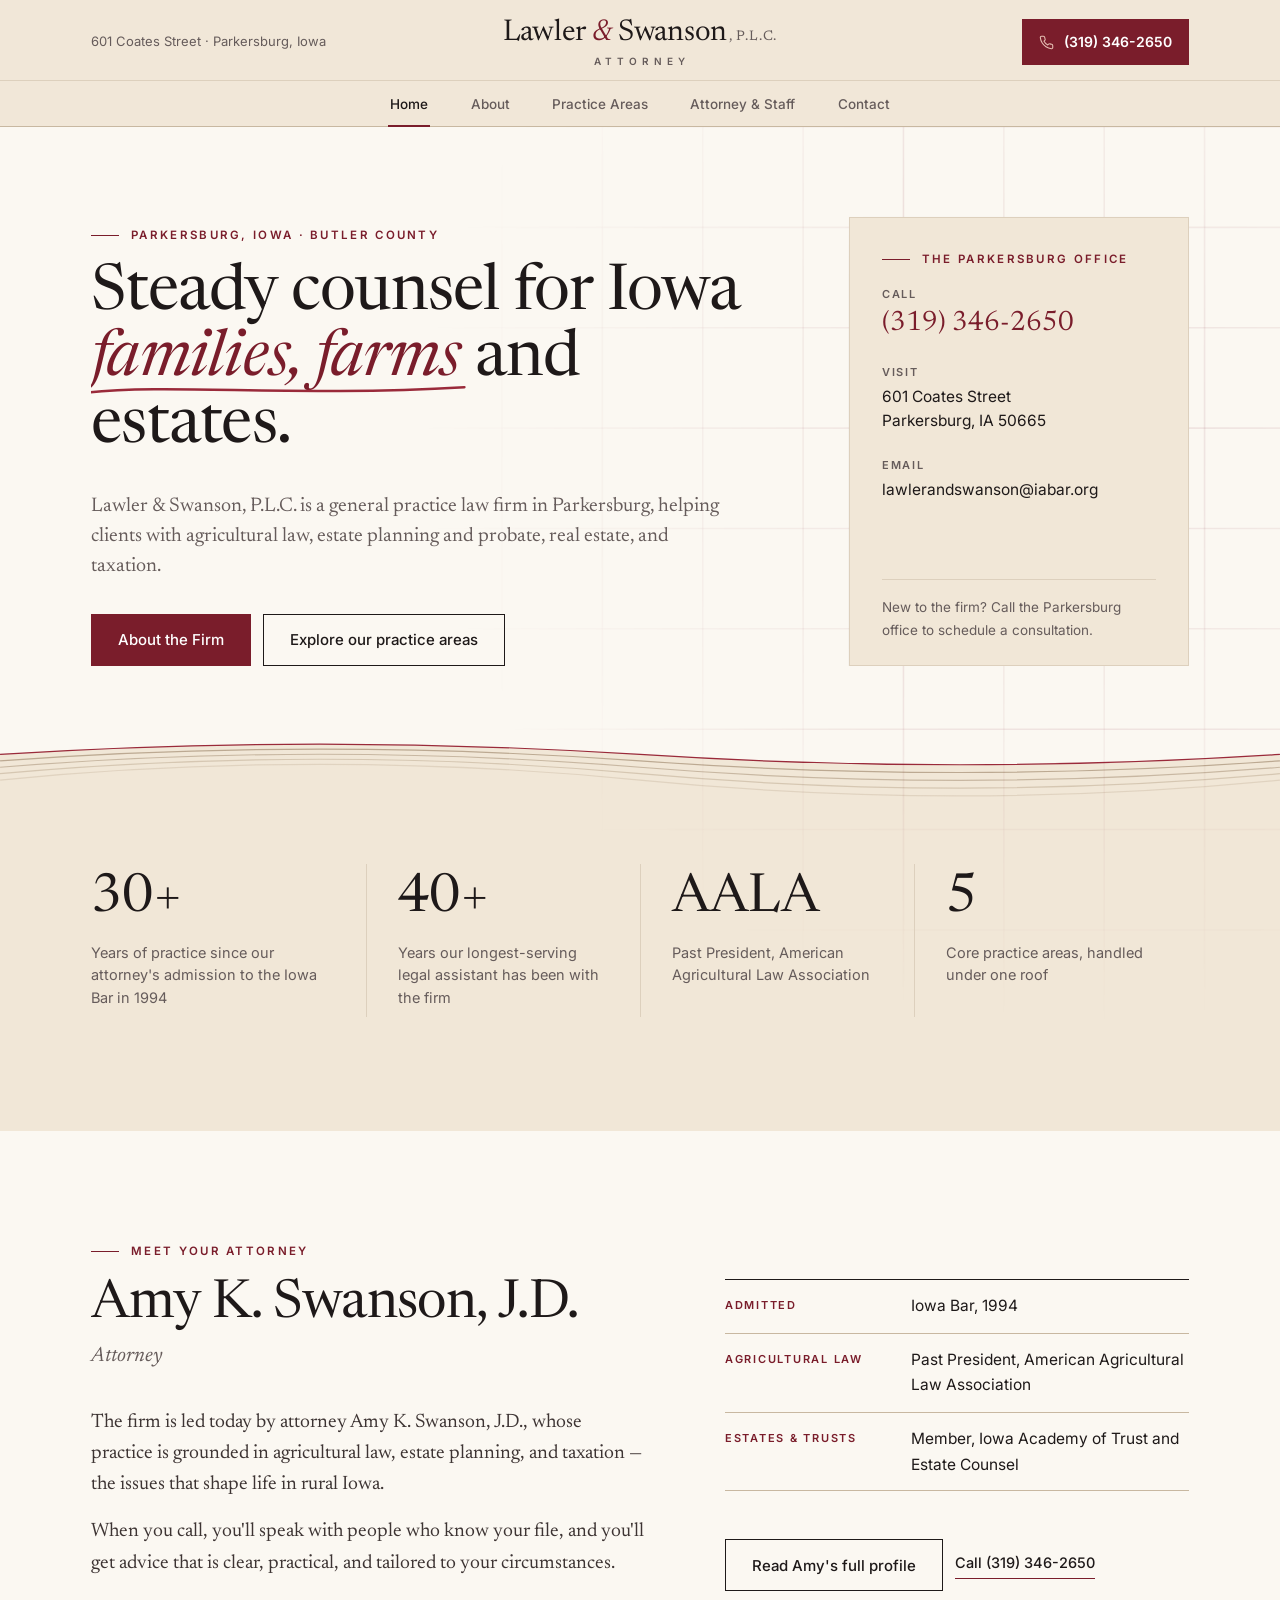
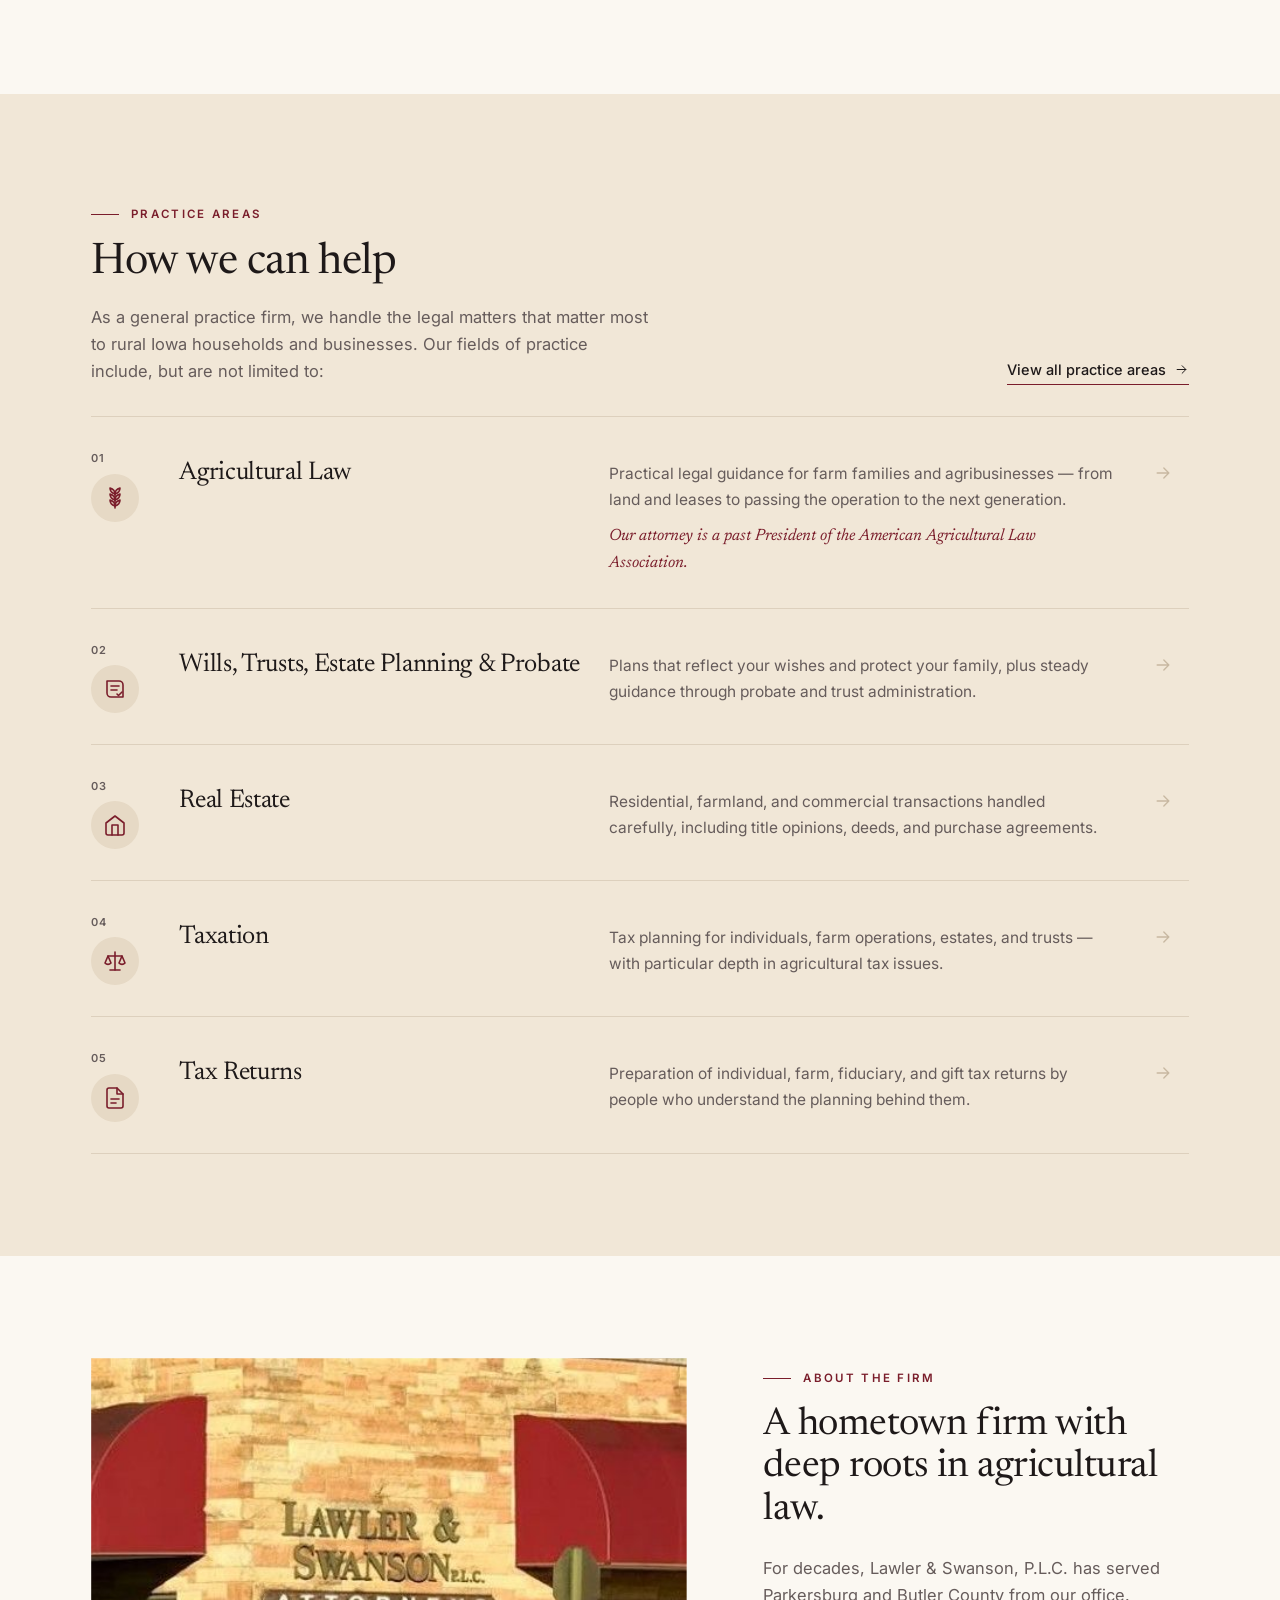
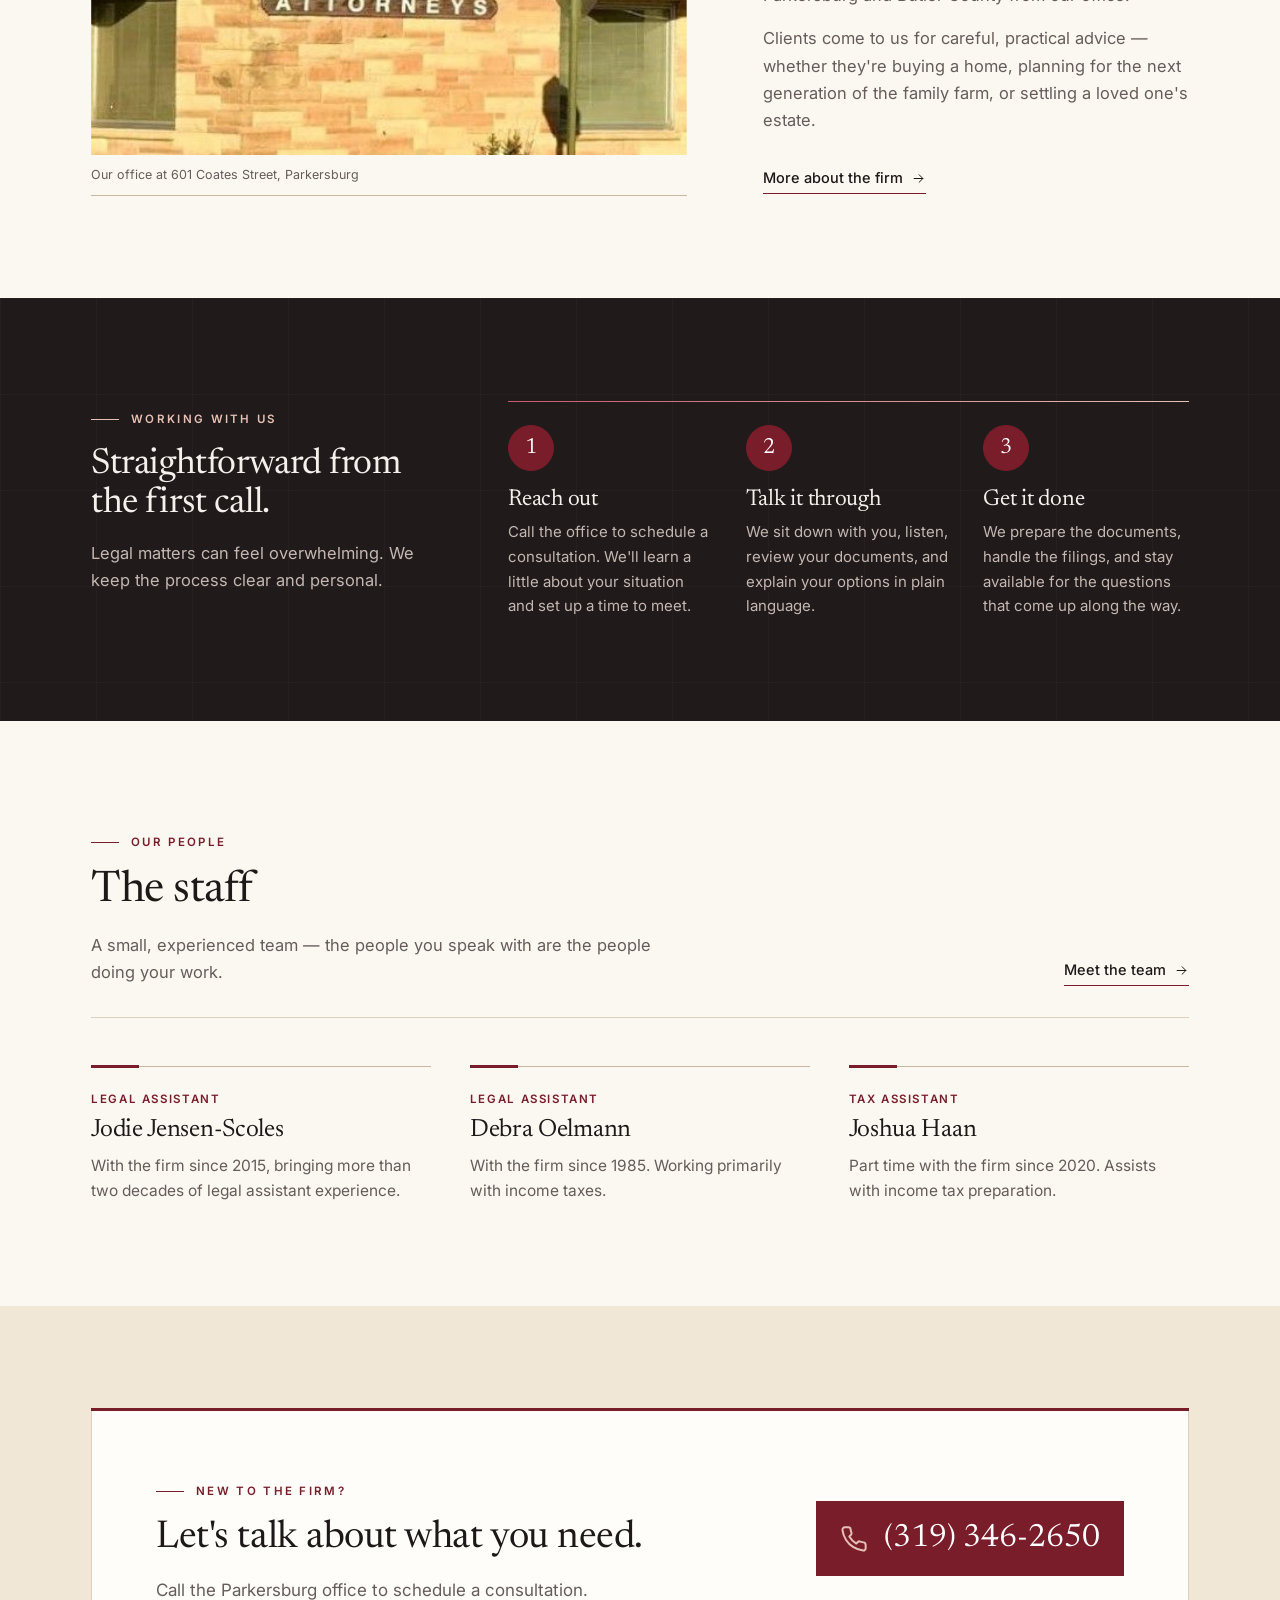
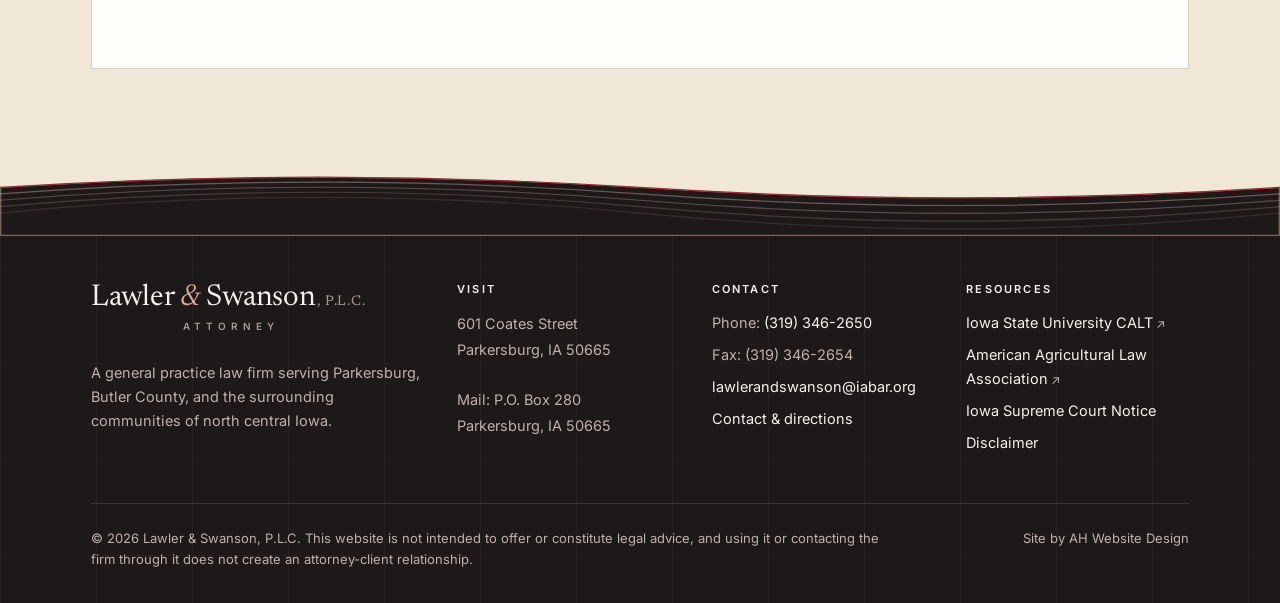
==== commit 3c673ad3: "Footer furrow edge, single phone buttons, quieter practice notes - Footer: the top furrow is now the" ====
--- a/index.html
+++ b/index.html
@@ -21,7 +21,7 @@
   <link rel="preconnect" href="https://fonts.googleapis.com">
   <link rel="preconnect" href="https://fonts.gstatic.com" crossorigin>
   <link href="https://fonts.googleapis.com/css2?family=Newsreader:ital,opsz,wght@0,6..72,400;0,6..72,500;1,6..72,400&amp;family=Inter:wght@400;500;600&amp;display=swap" rel="stylesheet">
-  <link rel="stylesheet" href="css/style.css?v=16">
+  <link rel="stylesheet" href="css/style.css?v=17">
   <!-- Analytics: the old Universal Analytics tag (UA-138181092-1) stopped collecting data in 2023.
        To track visits, create a GA4 property and paste its gtag snippet here. -->
   <script type="application/ld+json">
@@ -76,7 +76,7 @@
             <h1 class="rise" style="--d:.15s">Steady counsel for Iowa <em>families, farms<svg class="ink-line" viewBox="0 0 200 10" preserveAspectRatio="none" aria-hidden="true" focusable="false"><path d="M2 7 C 45 2, 110 9.5, 198 4"/></svg></em> and estates.</h1>
             <p class="lead rise" style="--d:.55s">Lawler &amp; Swanson, P.L.C. is a general practice law firm in Parkersburg, helping clients with agricultural law, estate planning and probate, real estate, and taxation.</p>
             <div class="acts rise" style="--d:.7s">
-              <a class="btn solid" href="tel:+13193462650">Call (319) 346-2650</a>
+              <a class="btn solid" href="about.html">About the Firm</a>
               <a class="btn" href="#practice">Explore our practice areas</a>
             </div>
           </div>
@@ -237,16 +237,16 @@
             <p>Call the Parkersburg office to schedule a consultation.</p>
           </div>
           <div class="right">
-            <a class="num" href="tel:+13193462650">(319) 346-2650</a>
-            <a class="btn solid" href="tel:+13193462650"><svg viewBox="0 0 24 24" fill="none" stroke="currentColor" stroke-width="1.7" stroke-linecap="round" stroke-linejoin="round" aria-hidden="true"><path d="M22 16.9v3a2 2 0 0 1-2.2 2 19.8 19.8 0 0 1-8.6-3.1 19.5 19.5 0 0 1-6-6A19.8 19.8 0 0 1 2.1 4.2 2 2 0 0 1 4.1 2h3a2 2 0 0 1 2 1.7c.1 1 .4 1.9.7 2.8a2 2 0 0 1-.5 2.1L8 9.9a16 16 0 0 0 6 6l1.3-1.3a2 2 0 0 1 2.1-.4c.9.3 1.8.6 2.8.7a2 2 0 0 1 1.7 2z"/></svg>Call the office</a>
+            <a class="big-call" href="tel:+13193462650"><svg viewBox="0 0 24 24" fill="none" stroke="currentColor" stroke-width="1.7" stroke-linecap="round" stroke-linejoin="round" aria-hidden="true"><path d="M22 16.9v3a2 2 0 0 1-2.2 2 19.8 19.8 0 0 1-8.6-3.1 19.5 19.5 0 0 1-6-6A19.8 19.8 0 0 1 2.1 4.2 2 2 0 0 1 4.1 2h3a2 2 0 0 1 2 1.7c.1 1 .4 1.9.7 2.8a2 2 0 0 1-.5 2.1L8 9.9a16 16 0 0 0 6 6l1.3-1.3a2 2 0 0 1 2.1-.4c.9.3 1.8.6 2.8.7a2 2 0 0 1 1.7 2z"/></svg><span>(319) 346-2650</span></a>
           </div>
         </div>
       </div>
     </section>
   </main>
 
-  <footer class="site-footer">
+  <footer class="site-footer above-tan">
   <svg class="furrows draw-in" viewBox="0 0 1200 140" preserveAspectRatio="none" aria-hidden="true" focusable="false">
+    <path class="fill" d="M0 36 C 200 6, 400 6, 600 36 S 1000 66, 1200 36 V141 H0 Z"/>
     <path class="top" pathLength="1" style="--i:0" d="M0 36 C 200 6, 400 6, 600 36 S 1000 66, 1200 36"/>
     <path pathLength="1" style="--i:1;opacity:.85" d="M0 50 C 200 16, 400 16, 600 50 S 1000 84, 1200 50"/>
     <path pathLength="1" style="--i:2;opacity:.65" d="M0 64 C 200 26, 400 26, 600 64 S 1000 102, 1200 64"/>
--- a/css/style.css
+++ b/css/style.css
@@ -146,13 +146,13 @@
 .mast .call {
   position: relative; overflow: hidden; isolation: isolate;
   display: inline-flex; align-items: center; gap: 10px;
-  font-size: 14px; font-weight: 600; color: var(--ink); text-decoration: none; white-space: nowrap;
-  padding: 10px 16px; border: 1px solid var(--rule-2); transition: border-color .3s, color .3s;
-}
-.mast .call::after { content: ""; position: absolute; inset: 0; z-index: -1; background: var(--maroon); transform: scaleX(0); transform-origin: right; transition: transform .45s var(--ease); }
-.mast .call:hover { border-color: var(--maroon); color: #fff; }
+  font-size: 14px; font-weight: 600; color: #fff; text-decoration: none; white-space: nowrap;
+  padding: 10px 16px; background: var(--maroon); border: 1px solid var(--maroon); transition: border-color .3s, box-shadow .3s;
+}
+.mast .call::after { content: ""; position: absolute; inset: 0; z-index: -1; background: var(--maroon-3); transform: scaleX(0); transform-origin: right; transition: transform .45s var(--ease); }
+.mast .call:hover { border-color: var(--maroon-3); color: #fff; box-shadow: 0 6px 16px rgba(122, 29, 43, .22); }
 .mast .call:hover::after { transform: scaleX(1); transform-origin: left; }
-.mast .call svg { width: 15px; height: 15px; color: var(--maroon); transition: color .3s; }
+.mast .call svg { width: 15px; height: 15px; color: var(--sand); transition: color .3s; }
 .mast .call:hover svg { color: #fff; }
 
 .mast nav { border-top: 1px solid var(--rule); }
@@ -259,13 +259,13 @@
 .visit .phone { font-family: var(--serif); font-size: 28px; line-height: 1.15; color: var(--maroon) !important; }
 .visit p { margin-top: auto; padding-top: var(--s2); border-top: 1px solid var(--rule); font-size: 13.5px; color: var(--muted); }
 .hero .furrows { margin-top: clamp(48px, 6vw, 72px); }
-.hero-foot { background: var(--tan-bg); padding-bottom: clamp(32px, 4vw, 48px); }
-.facts { display: grid; grid-template-columns: repeat(4, 1fr); border-bottom: 1px solid var(--rule); margin-top: -6px; }
-.facts div { position: relative; padding: var(--s3) var(--s3) var(--s3) 0; }
-.facts div + div { padding-left: var(--s3); }
+.hero-foot { background: var(--tan-bg); padding: clamp(24px, 3vw, 40px) 0 clamp(64px, 7vw, 104px); }
+.facts { display: grid; grid-template-columns: repeat(4, 1fr); }
+.facts div { position: relative; padding: var(--s4) var(--s4) var(--s4) 0; }
+.facts div + div { padding-left: var(--s4); }
 .facts div + div::before { content: ""; position: absolute; left: 0; top: var(--s3); bottom: var(--s3); width: 1px; background: var(--rule); transform-origin: top; }
-.facts b { display: block; font-family: var(--serif); font-weight: 400; font-size: 38px; line-height: 1; font-variant-numeric: lining-nums tabular-nums; }
-.facts span { display: block; font-size: 13.5px; color: var(--muted); margin-top: var(--s1); line-height: 1.5; }
+.facts b { display: block; font-family: var(--serif); font-weight: 400; font-size: clamp(42px, 4.2vw, 58px); line-height: 1; font-variant-numeric: lining-nums tabular-nums; }
+.facts span { display: block; font-size: 14.5px; color: var(--muted); margin-top: var(--s2); line-height: 1.55; max-width: 18em; }
 
 /* ==========================================================================
    Inner page hero
@@ -446,7 +446,7 @@
 .bullets { list-style: none; padding: 0; margin: var(--s3) 0 0; display: grid; grid-template-columns: 1fr 1fr; gap: 10px 32px; }
 .bullets li { position: relative; padding-left: 22px; color: var(--muted); }
 .bullets li::before { content: ""; position: absolute; left: 0; top: .78em; width: 10px; height: 1px; background: var(--maroon-3); }
-.detail .note { margin-top: var(--s3); padding: 16px 20px; background: var(--cream); border-left: 3px solid var(--maroon); font-size: 15px; color: var(--muted); }
+.detail .note { margin-top: var(--s3); font-size: 14px; line-height: 1.6; color: var(--muted); max-width: 44em; }
 
 /* ==========================================================================
    Contact page
@@ -499,21 +499,26 @@
 .close h2 { font-size: clamp(30px, 3vw, 42px); margin-bottom: var(--s2); }
 .close p { color: var(--muted); font-size: 17px; }
 .close .right { text-align: right; }
-.close .num { display: block; font-family: var(--serif); font-size: clamp(34px, 3.6vw, 50px); line-height: 1; color: var(--ink); text-decoration: none; margin-bottom: var(--s3); white-space: nowrap; transition: color .3s; }
-.close .num:hover { color: var(--maroon); }
+.close .big-call { margin: 0; }
 
 /* ==========================================================================
    Footer
    ========================================================================== */
 .site-footer {
   background-color: var(--ink);
-  background-image: linear-gradient(rgba(230, 192, 180, .035) 1px, transparent 1px), linear-gradient(90deg, rgba(230, 192, 180, .035) 1px, transparent 1px);
-  background-size: 96px 96px;
-  color: #bdb2ae; font-size: 14.5px; padding-top: 18px;
-}
-.site-footer .furrows { height: 60px; margin-bottom: -6px; }
+  /* top band: the colour of the section above, showing above the top furrow line; then the dark grid */
+  background-image: linear-gradient(var(--above, var(--paper)), var(--above, var(--paper))), linear-gradient(rgba(230, 192, 180, .035) 1px, transparent 1px), linear-gradient(90deg, rgba(230, 192, 180, .035) 1px, transparent 1px);
+  background-size: 100% 48px, 96px 96px, 96px 96px;
+  background-repeat: no-repeat, repeat, repeat;
+  color: #bdb2ae; font-size: 14.5px;
+}
+.site-footer .furrows { height: 64px; }
 .site-footer .furrows path { stroke: rgba(230, 192, 180, .45); }
-.site-footer .furrows path.top { stroke: rgba(230, 192, 180, .8); }
+.site-footer .furrows path.top { stroke: var(--maroon-3); }
+/* Above the top furrow the footer shows the colour of the section before it; below, the dark footer */
+.site-footer .furrows path.fill { fill: var(--ink); }
+.above-tan { --above: var(--tan-bg); }
+.above-cream { --above: var(--paper); }
 .site-footer .cols { display: grid; grid-template-columns: 1.5fr 1fr 1fr 1fr; gap: var(--s4); padding: var(--s5) 0; }
 .site-footer .brand { color: #f6f1ee; }
 .site-footer .brand b i { color: #d9a9a2; }
@@ -662,7 +667,7 @@
 /* Panels: the maroon rule draws; the phone gives one small ring */
 .js .close .panel::before, .js .call-card::before { transform: scaleX(0); transition: transform 1.2s var(--ease-ink) .2s; }
 .js .close .panel.in::before, .js .call-card.in::before { transform: scaleX(1); }
-.js .close .panel.in .btn svg, .js .call-card.in .big-call svg { animation: ring 1s var(--ease) 1s 1 both; }
+.js .close .panel.in .big-call svg, .js .call-card.in .big-call svg { animation: ring 1s var(--ease) 1s 1 both; }
 
 /* Page-to-page cross-fade (browsers without support simply skip it) */
 @media (prefers-reduced-motion: no-preference) { @view-transition { navigation: auto; } }
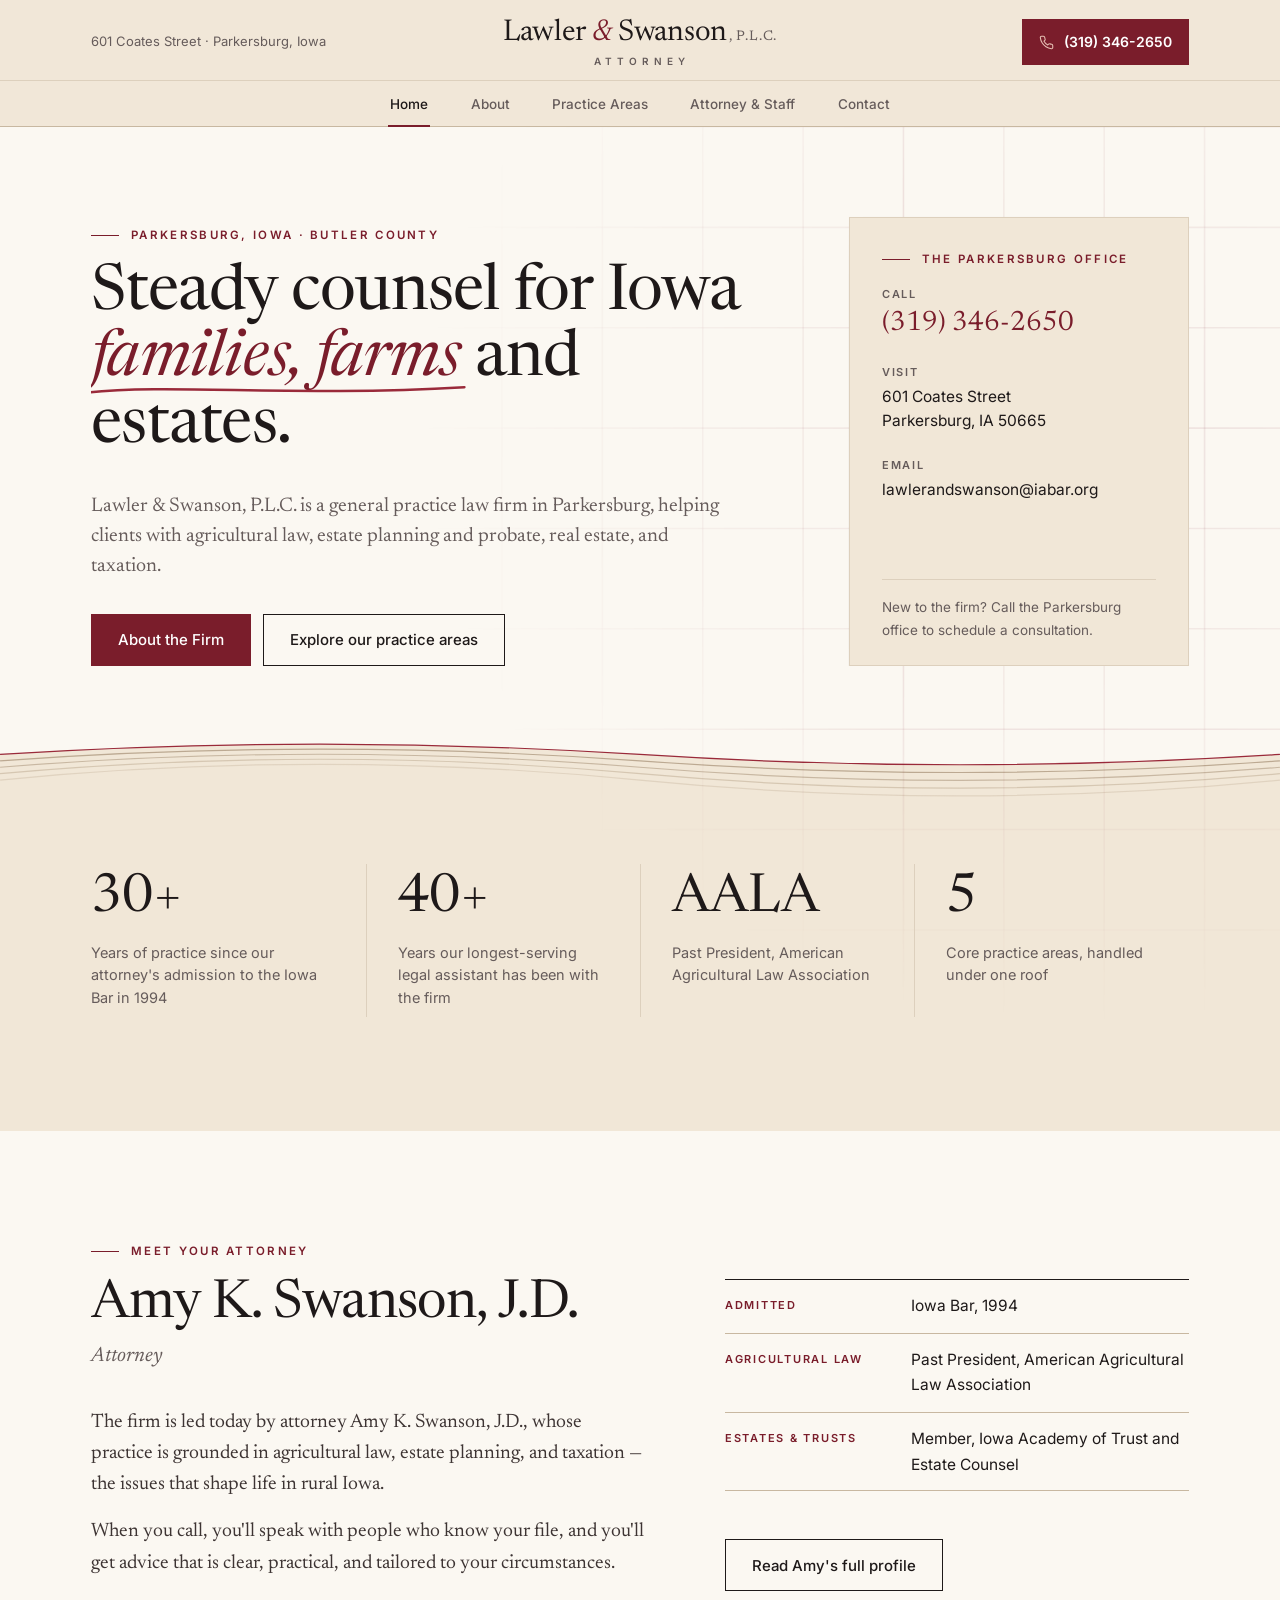
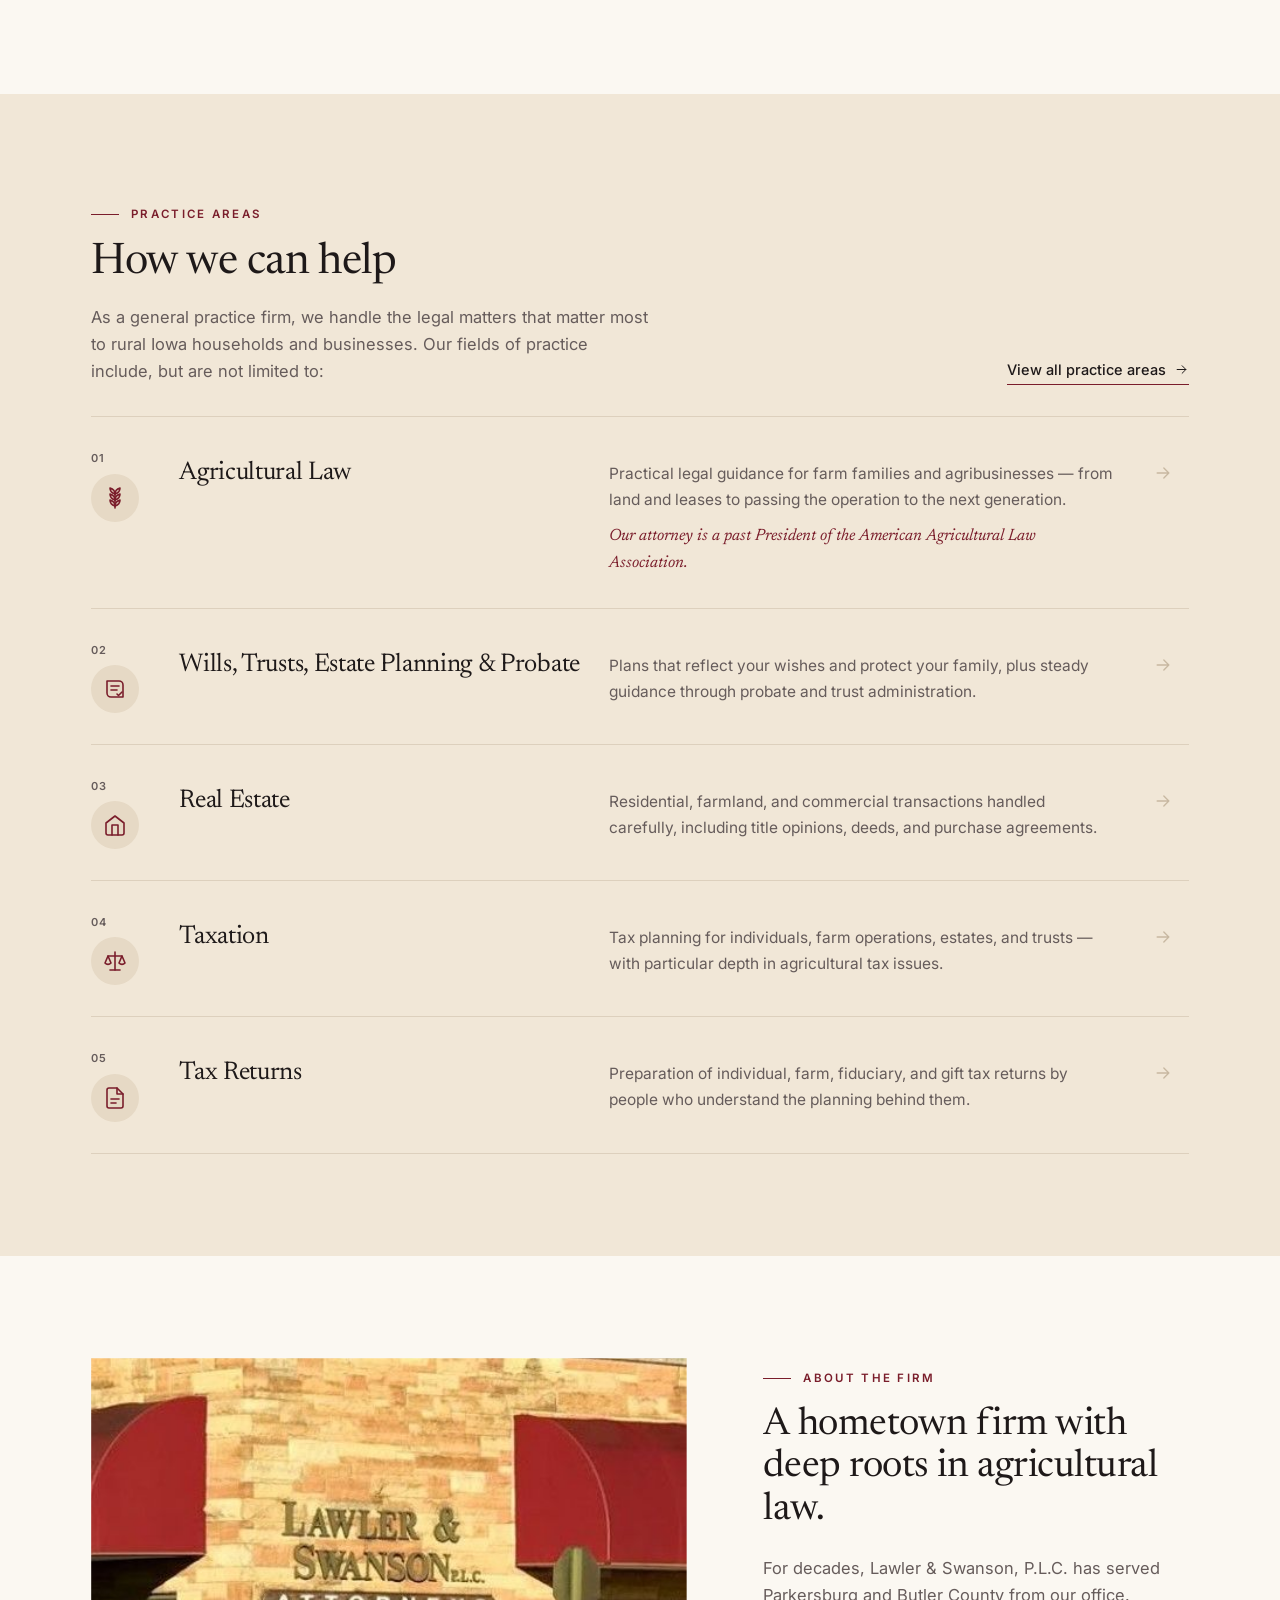
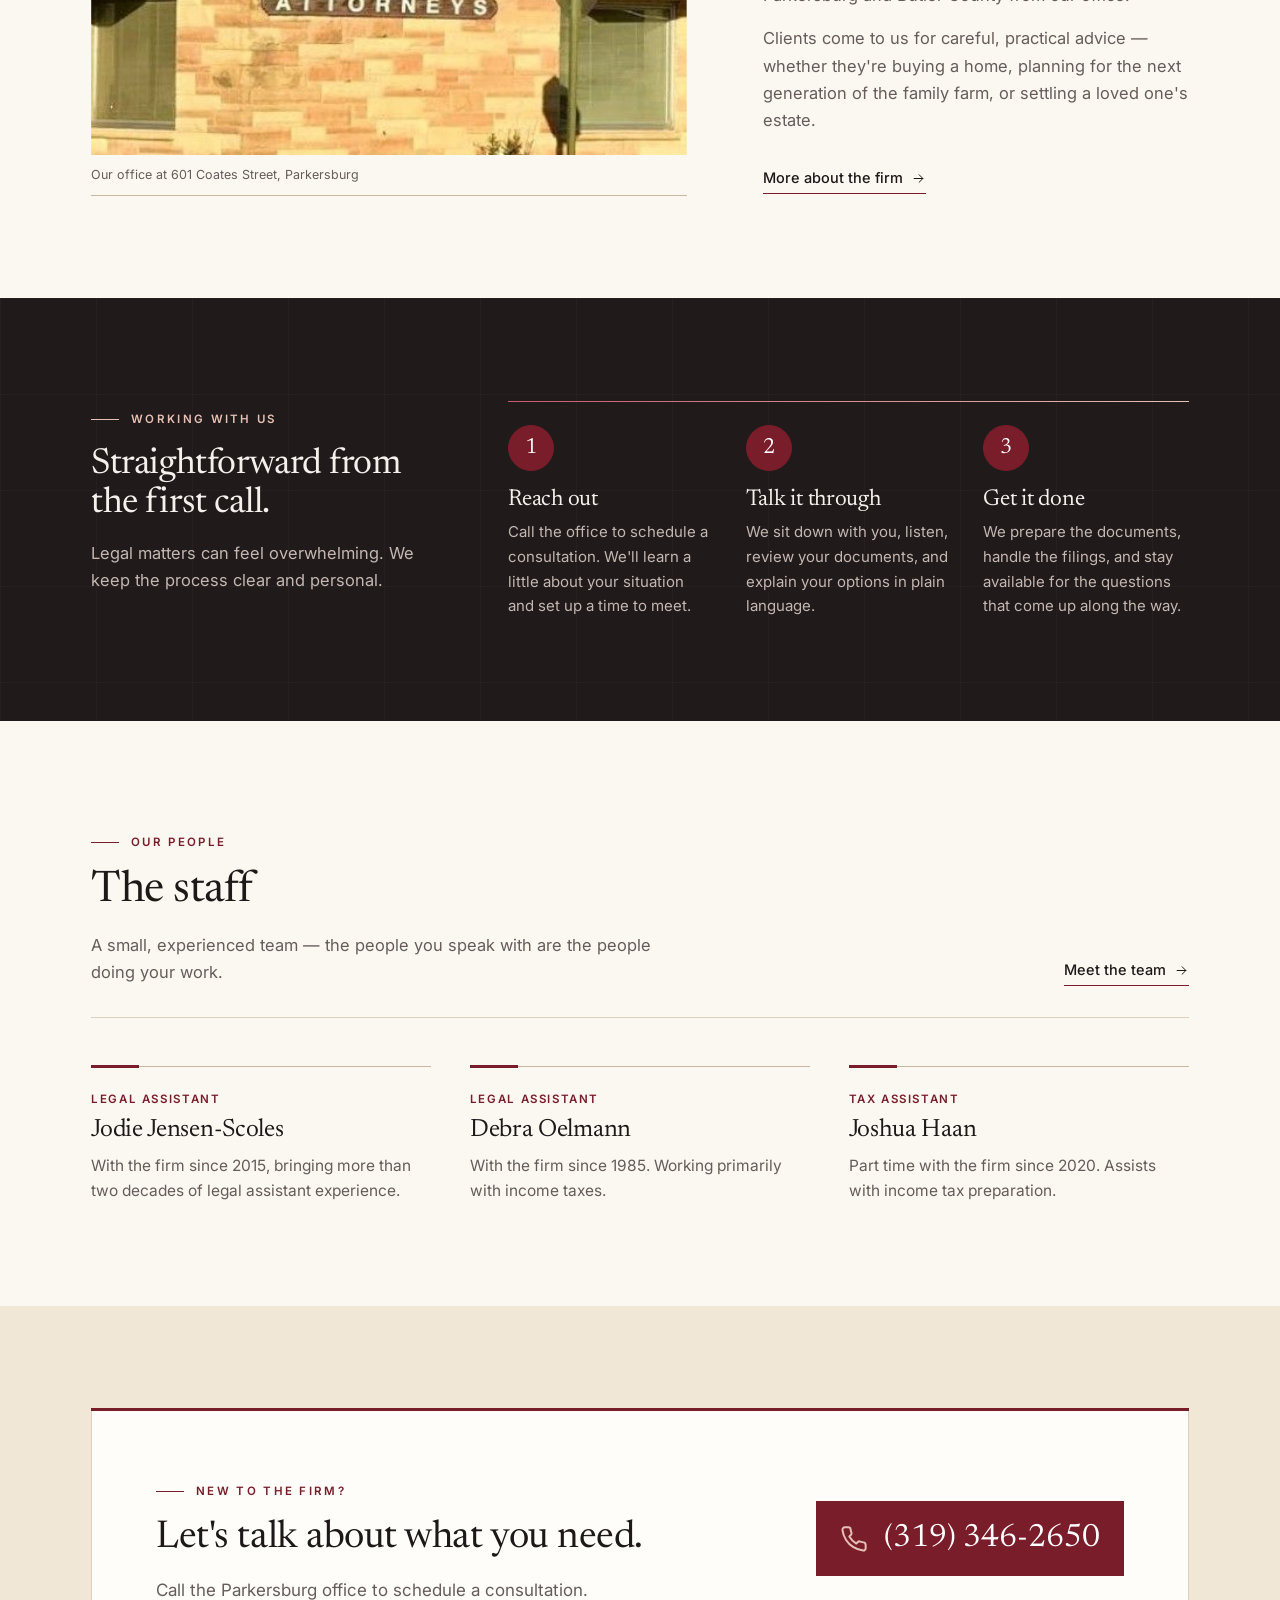
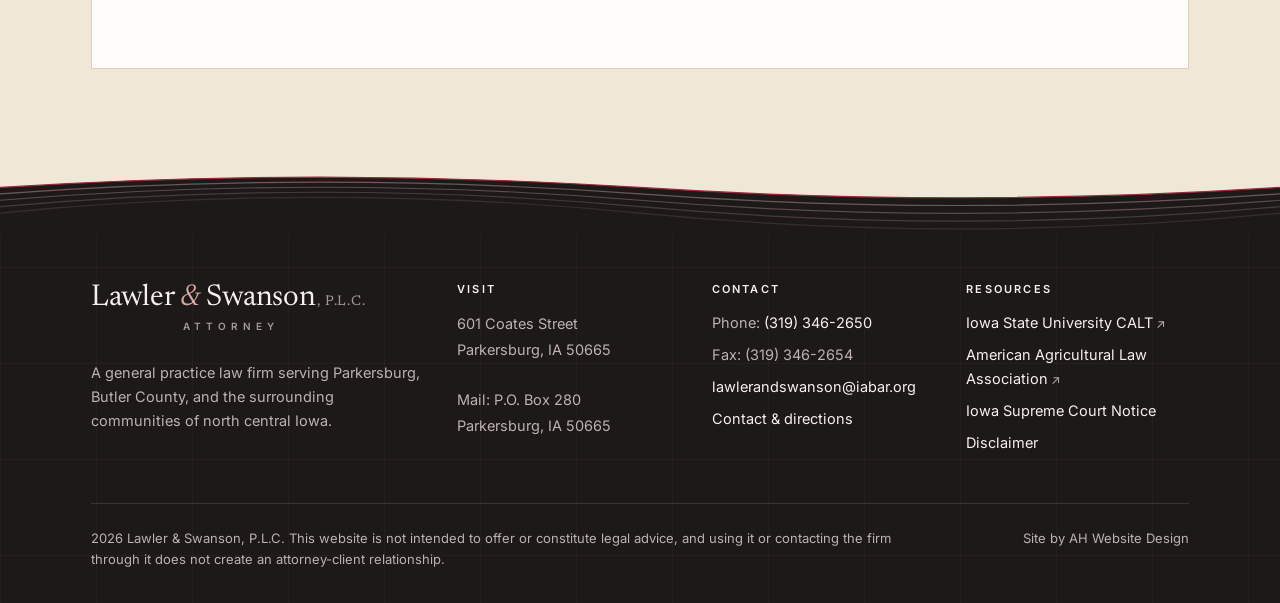
==== commit 6c1928b9: "Remove footer furrow outline, copyright symbol, and attorney call link - Footer: the dark fill under" ====
--- a/index.html
+++ b/index.html
@@ -21,7 +21,7 @@
   <link rel="preconnect" href="https://fonts.googleapis.com">
   <link rel="preconnect" href="https://fonts.gstatic.com" crossorigin>
   <link href="https://fonts.googleapis.com/css2?family=Newsreader:ital,opsz,wght@0,6..72,400;0,6..72,500;1,6..72,400&amp;family=Inter:wght@400;500;600&amp;display=swap" rel="stylesheet">
-  <link rel="stylesheet" href="css/style.css?v=17">
+  <link rel="stylesheet" href="css/style.css?v=18">
   <!-- Analytics: the old Universal Analytics tag (UA-138181092-1) stopped collecting data in 2023.
        To track visits, create a GA4 property and paste its gtag snippet here. -->
   <script type="application/ld+json">
@@ -147,7 +147,6 @@
           </ul>
           <div class="acts reveal">
             <a class="btn" href="staff.html">Read Amy's full profile</a>
-            <a class="more" href="tel:+13193462650">Call (319) 346-2650</a>
           </div>
         </div>
       </div>
@@ -283,7 +282,7 @@
         </div>
       </div>
       <div class="legal">
-        <p>&copy; <span data-year>2026</span> Lawler &amp; Swanson, P.L.C. This website is not intended to offer or constitute legal advice, and using it or contacting the firm through it does not create an attorney-client relationship.</p>
+        <p><span data-year>2026</span> Lawler &amp; Swanson, P.L.C. This website is not intended to offer or constitute legal advice, and using it or contacting the firm through it does not create an attorney-client relationship.</p>
         <p>Site by AH Website Design</p>
       </div>
     </div>
--- a/css/style.css
+++ b/css/style.css
@@ -516,7 +516,7 @@
 .site-footer .furrows path { stroke: rgba(230, 192, 180, .45); }
 .site-footer .furrows path.top { stroke: var(--maroon-3); }
 /* Above the top furrow the footer shows the colour of the section before it; below, the dark footer */
-.site-footer .furrows path.fill { fill: var(--ink); }
+.site-footer .furrows path.fill { fill: var(--ink); stroke: none; }
 .above-tan { --above: var(--tan-bg); }
 .above-cream { --above: var(--paper); }
 .site-footer .cols { display: grid; grid-template-columns: 1.5fr 1fr 1fr 1fr; gap: var(--s4); padding: var(--s5) 0; }
